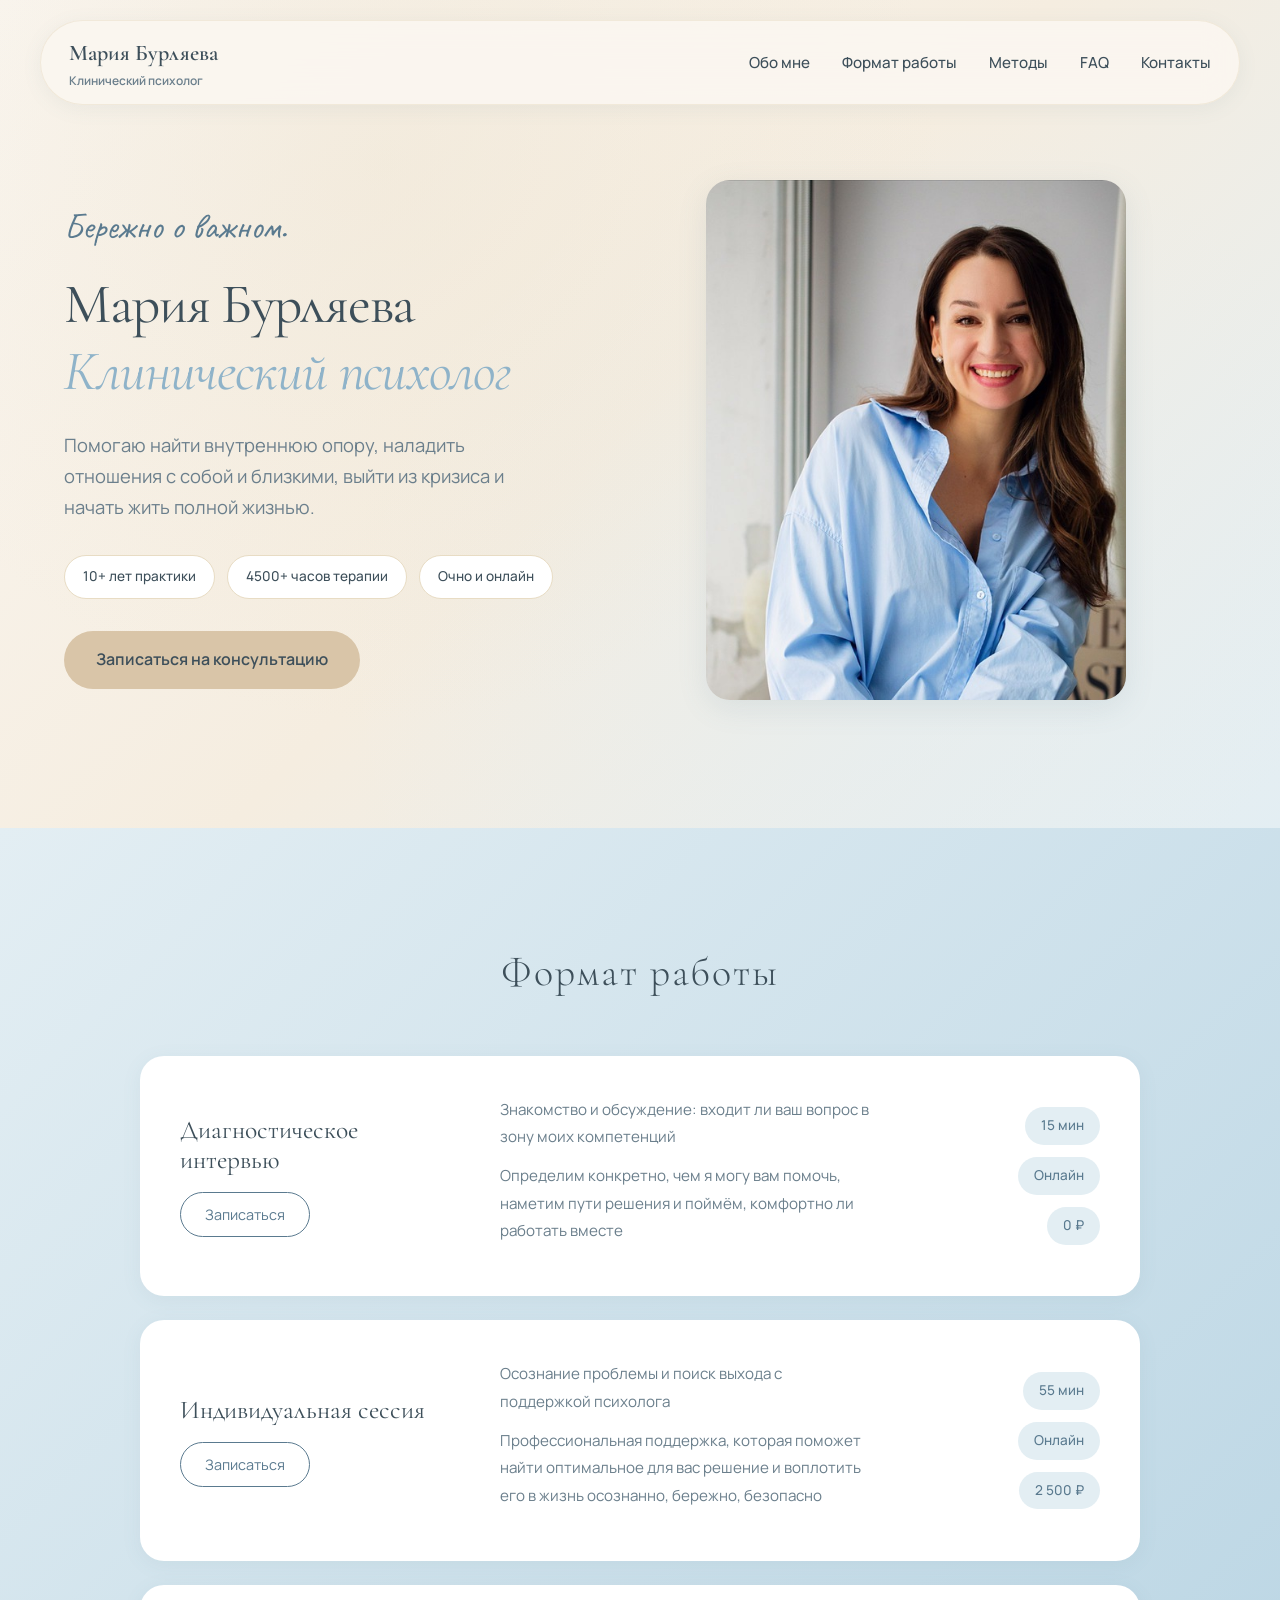
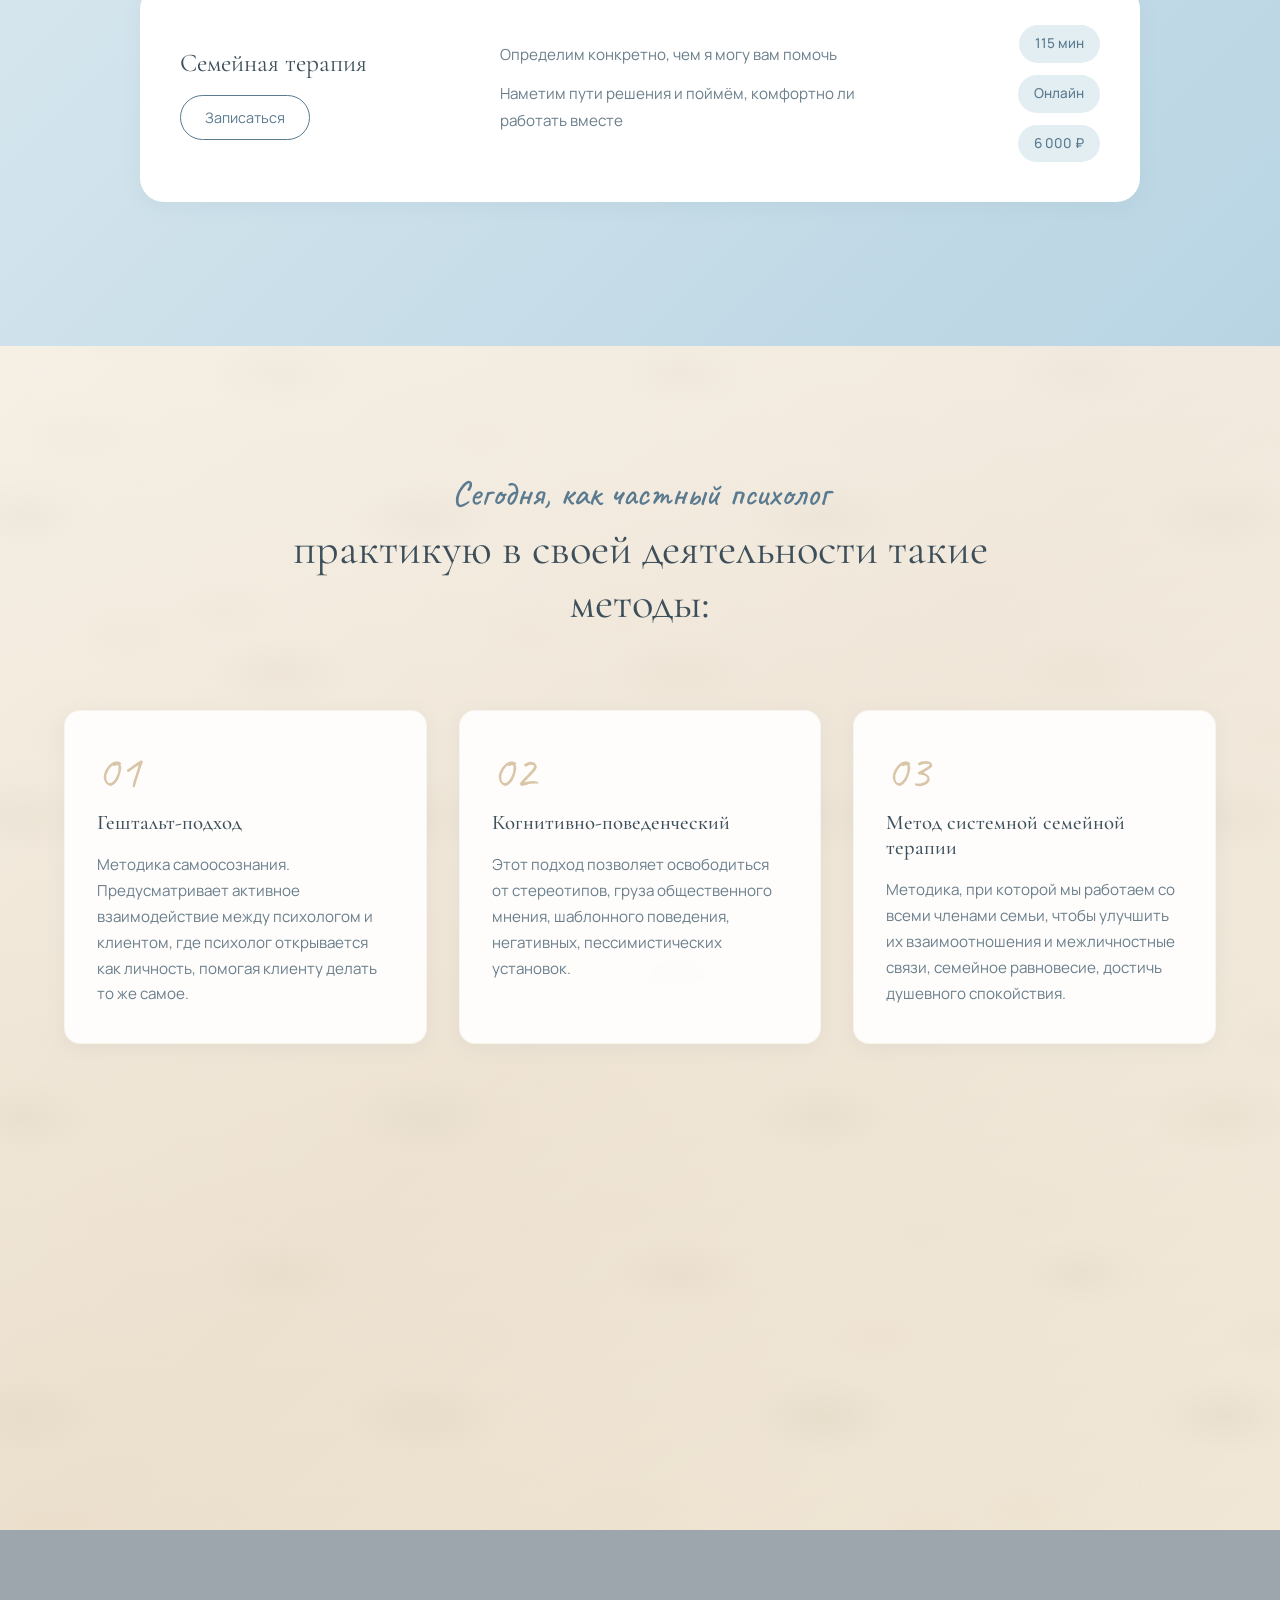
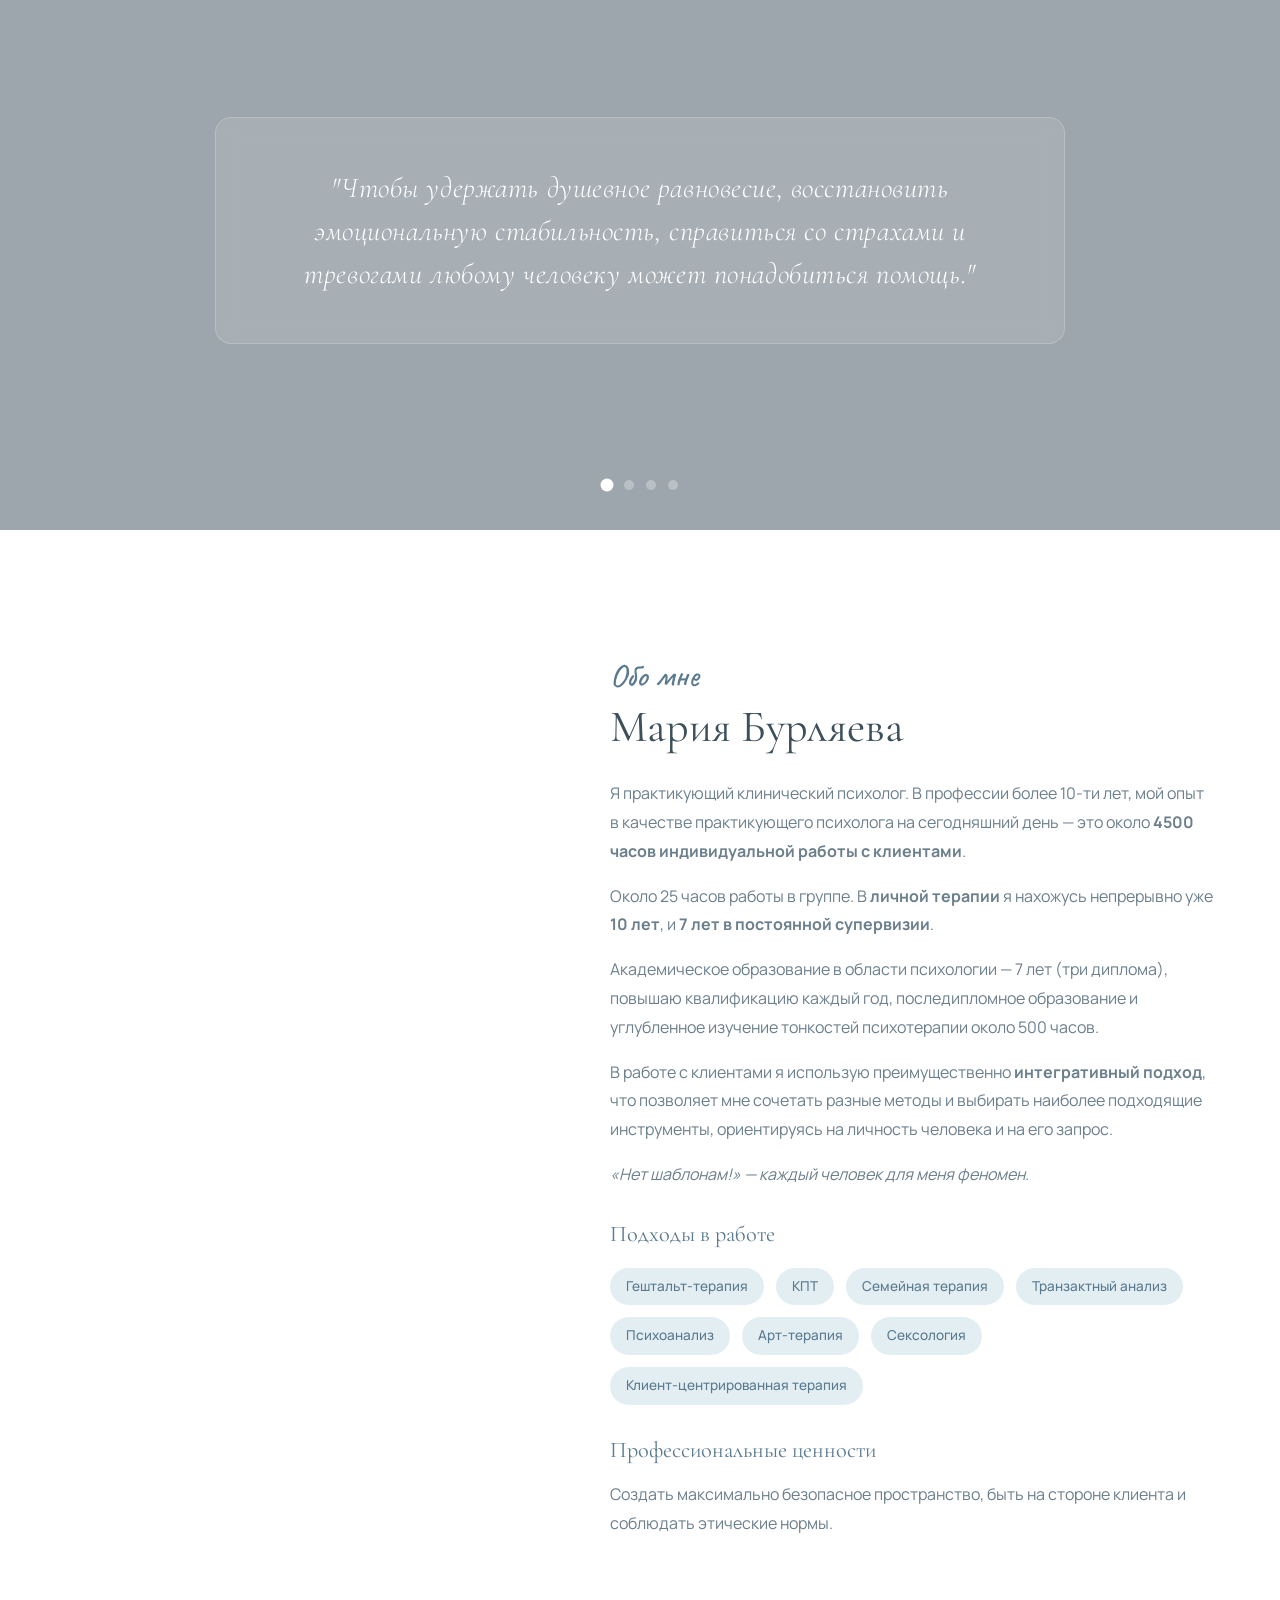
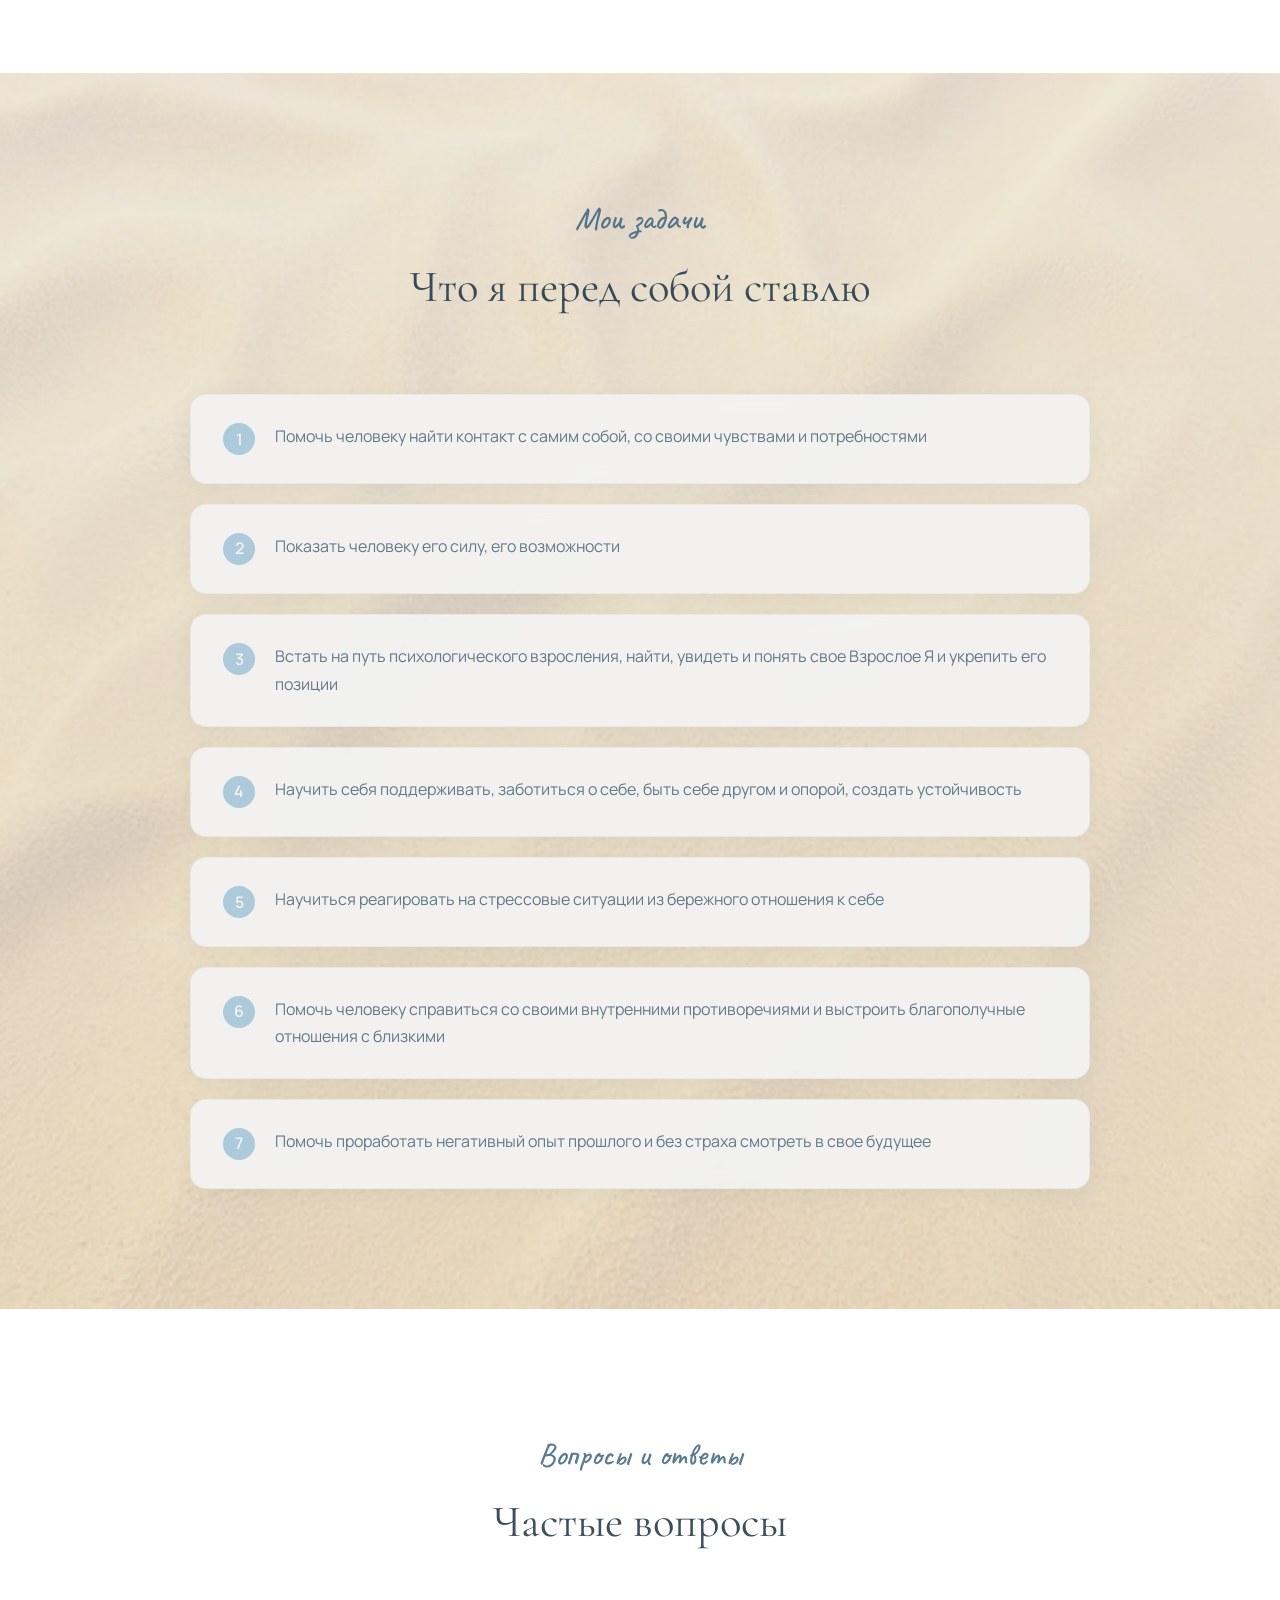
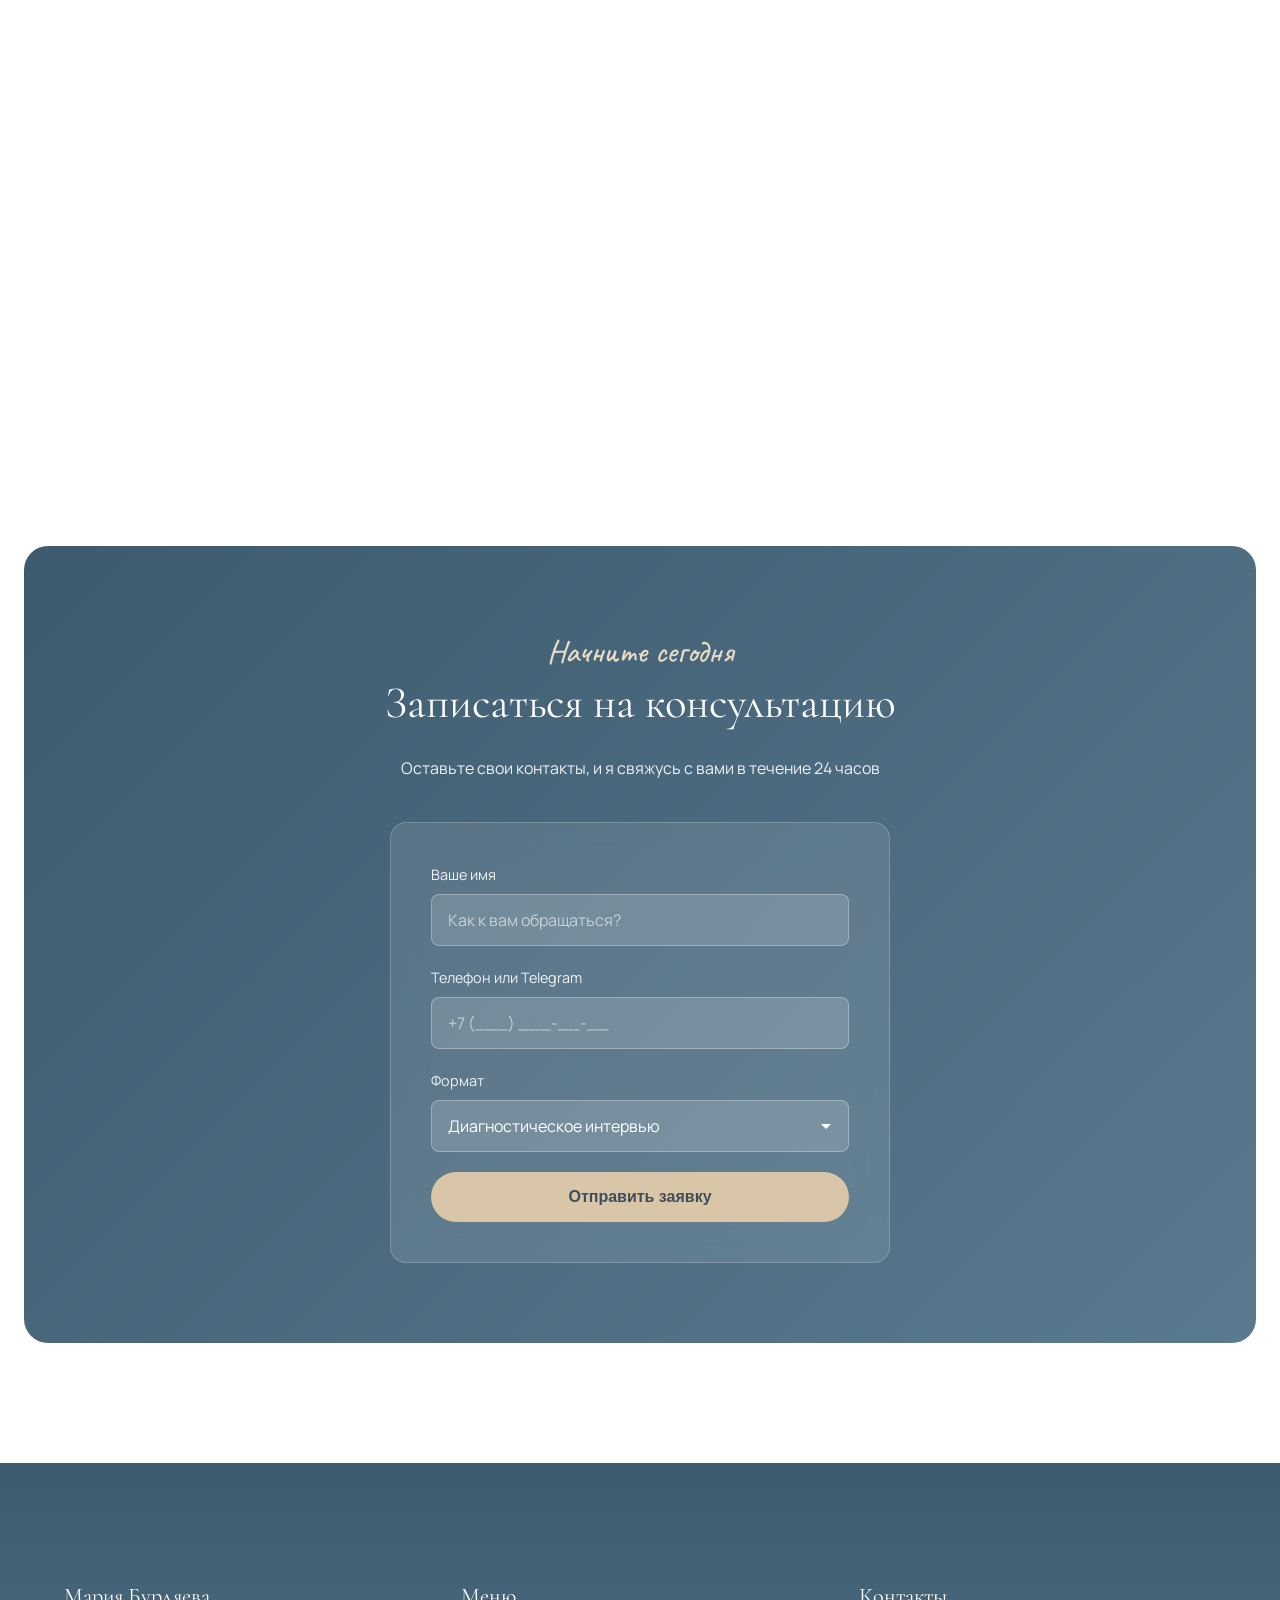
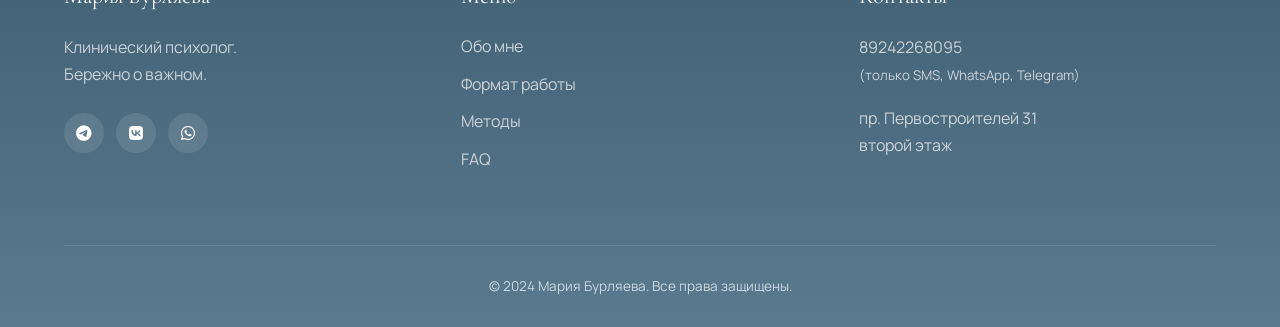
==== index.html @ bccc4c55 "Rename Qwen_html_20260917_0x35m0xlb.html to index.html" ====
<!DOCTYPE html>
<html lang="ru">
<head>
    <meta charset="UTF-8">
    <meta name="viewport" content="width=device-width, initial-scale=1.0">
    <title>Мария Бурляева — Клинический психолог | Бережно о важном</title>
    <meta name="description" content="Клинический психолог Мария Бурляева. 10+ лет опыта, 4500+ часов практики. Интегративный подход. Очно в Комсомольске-на-Амуре и онлайн.">
    
    <!-- Отключаем тёмную тему -->
    <meta name="color-scheme" content="light only">
    <meta name="supported-color-schemes" content="light">
    
    <link rel="preconnect" href="https://fonts.googleapis.com">
    <link rel="preconnect" href="https://fonts.gstatic.com" crossorigin>
    <link href="https://fonts.googleapis.com/css2?family=Caveat:wght@400;500;600&family=Cormorant+Garamond:ital,wght@0,300;0,400;0,500;0,600;1,300;1,400;1,500;1,600&family=Manrope:wght@300;400;500;600;700&display=swap" rel="stylesheet">
    <link rel="stylesheet" href="https://cdnjs.cloudflare.com/ajax/libs/font-awesome/6.4.0/css/all.min.css">

    <style>
        :root {
            --sand-lightest: #FAF6F0;
            --sand-light: #F5EDE0;
            --sand: #E8DCC4;
            --sand-medium: #D9C5A8;
            --sand-dark: #C4B08F;
            --sand-wet: #B8A88A;
            
            --blue-light: #E3EEF3;
            --blue: #B8D4E3;
            --blue-medium: #8FB3C9;
            --blue-dark: #5A7A8F;
            --blue-deep: #3D5A6E;
            
            --white: #FFFFFF;
            --text-dark: #3D4F5A;
            --text-light: #6B7F8C;
            
            --font-heading: 'Cormorant Garamond', serif;
            --font-body: 'Manrope', sans-serif;
            --font-hand: 'Caveat', cursive;
            
            --radius-sm: 8px;
            --radius-md: 16px;
            --radius-lg: 24px;
            
            --shadow-soft: 0 4px 20px rgba(90, 122, 143, 0.08);
            --shadow-medium: 0 8px 30px rgba(90, 122, 143, 0.12);
            
            --transition: 0.3s cubic-bezier(0.4, 0, 0.2, 1);
            --section-spacing: 120px;
        }

        /* Принудительная светлая тема */
        html, body {
            color-scheme: light;
        }

        @media (prefers-color-scheme: dark) {
            html, body {
                color-scheme: light;
            }
            * {
                color-adjust: exact;
                -webkit-print-color-adjust: exact;
            }
        }

        * { box-sizing: border-box; margin: 0; padding: 0; }
        html { scroll-behavior: smooth; }
        
        body {
            font-family: var(--font-body);
            background: linear-gradient(180deg, var(--sand-lightest) 0%, var(--sand-light) 50%, var(--sand) 100%);
            background-attachment: fixed;
            color: var(--text-dark);
            line-height: 1.6;
            overflow-x: hidden;
            -webkit-font-smoothing: antialiased;
        }

        /* РЕАЛИСТИЧНАЯ ТЕКСТУРА ПЕСКА */
        .sand-ripples {
            position: relative;
            background-color: #E8DCC4;
            background-image: 
                radial-gradient(ellipse 80px 40px at 20% 30%, rgba(217, 197, 168, 0.6) 0%, transparent 70%),
                radial-gradient(ellipse 100px 50px at 60% 50%, rgba(196, 176, 143, 0.5) 0%, transparent 70%),
                radial-gradient(ellipse 90px 45px at 80% 70%, rgba(217, 197, 168, 0.55) 0%, transparent 70%),
                radial-gradient(ellipse 110px 55px at 40% 80%, rgba(184, 168, 138, 0.45) 0%, transparent 70%),
                radial-gradient(ellipse 95px 48px at 10% 60%, rgba(217, 197, 168, 0.5) 0%, transparent 70%),
                radial-gradient(circle 2px at 15% 25%, rgba(196, 176, 143, 0.3) 0%, transparent 100%),
                radial-gradient(circle 2px at 35% 45%, rgba(184, 168, 138, 0.25) 0%, transparent 100%),
                radial-gradient(circle 2px at 55% 65%, rgba(196, 176, 143, 0.3) 0%, transparent 100%),
                radial-gradient(circle 2px at 75% 35%, rgba(184, 168, 138, 0.25) 0%, transparent 100%),
                radial-gradient(circle 2px at 85% 85%, rgba(196, 176, 143, 0.3) 0%, transparent 100%),
                linear-gradient(135deg, #E8DCC4 0%, #D9C5A8 50%, #E8DCC4 100%);
            background-size: 400px 300px, 400px 300px, 400px 300px, 400px 300px, 400px 300px, 200px 200px, 200px 200px, 200px 200px, 200px 200px, 200px 200px, 100% 100%;
            background-position: 0% 0%, 50% 20%, 80% 40%, 30% 60%, 10% 80%, 0% 0%, 25% 25%, 50% 50%, 75% 75%, 90% 90%, 0% 0%;
        }
        
        .sand-ripples-dense {
            position: relative;
            /*
            background-color: #D9C5A8;
            background-image: 
                radial-gradient(ellipse 60px 30px at 25% 25%, rgba(196, 176, 143, 0.7) 0%, transparent 70%),
                radial-gradient(ellipse 70px 35px at 55% 45%, rgba(184, 168, 138, 0.65) 0%, transparent 70%),
                radial-gradient(ellipse 65px 32px at 75% 65%, rgba(196, 176, 143, 0.6) 0%, transparent 70%),
                radial-gradient(ellipse 75px 38px at 35% 75%, rgba(184, 168, 138, 0.55) 0%, transparent 70%),
                radial-gradient(ellipse 68px 34px at 15% 55%, rgba(196, 176, 143, 0.65) 0%, transparent 70%),
                radial-gradient(circle 1.5px at 20% 30%, rgba(184, 168, 138, 0.35) 0%, transparent 100%),
                radial-gradient(circle 1.5px at 40% 50%, rgba(196, 176, 143, 0.3) 0%, transparent 100%),
                radial-gradient(circle 1.5px at 60% 70%, rgba(184, 168, 138, 0.35) 0%, transparent 100%),
                radial-gradient(circle 1.5px at 80% 40%, rgba(196, 176, 143, 0.3) 0%, transparent 100%),
                linear-gradient(135deg, #D9C5A8 0%, #C4B08F 50%, #D9C5A8 100%);
            background-size: 300px 250px, 300px 250px, 300px 250px, 300px 250px, 300px 250px, 150px 150px, 150px 150px, 150px 150px, 150px 150px, 100% 100%;
            background-position: 0% 0%, 40% 30%, 70% 50%, 20% 70%, 5% 90%, 0% 0%, 30% 30%, 60% 60%, 90% 90%, 0% 0%;
        */
        background: url('sand-texture.jpg') center/cover no-repeat;
        filter: brightness(0.95) saturate(1.1);
            }

        .sand-ripples::before,
        .sand-ripples-dense::before {
            content: '';
            position: absolute;
            top: 0;
            left: 0;
            right: 0;
            bottom: 0;
            background: linear-gradient(180deg, rgba(250, 246, 240, 0.75) 0%, rgba(245, 237, 224, 0.65) 100%);
            pointer-events: none;
            z-index: 0;
        }
        
        .sand-ripples > *,
        .sand-ripples-dense > * {
            position: relative;
            z-index: 1;
        }

        h1, h2, h3, h4 { 
            font-family: var(--font-heading); 
            font-weight: 400; 
            line-height: 1.2;
            color: var(--text-dark);
        }
        h1 { font-size: clamp(2.5rem, 5vw, 3.5rem); letter-spacing: -0.02em; }
        h2 { font-size: clamp(2rem, 4vw, 2.8rem); margin-bottom: 24px; }
        h3 { font-size: 1.4rem; margin-bottom: 12px; }
        
        .handwritten { 
            font-family: var(--font-hand); 
            color: var(--blue-dark); 
            font-size: 2rem; 
            font-weight: 500;
            margin-bottom: 16px;
        }
        .text-light { color: var(--text-light); }
        .accent-italic { font-style: italic; color: var(--blue-medium); }

        .container {
            max-width: 1200px;
            margin: 0 auto;
            padding: 0 24px;
        }

        section { padding: var(--section-spacing) 0; position: relative; }

        .section-header {
            text-align: center;
            max-width: 700px;
            margin: 0 auto 80px;
        }
        .section-header .handwritten { display: block; margin-bottom: 16px; }

        /* Навигация */
        .navbar {
            position: fixed;
            top: 20px;
            left: 50%;
            transform: translateX(-50%);
            width: calc(100% - 40px);
            max-width: 1200px;
            background: rgba(250, 246, 240, 0.95);
            backdrop-filter: blur(16px);
            border: 1px solid rgba(232, 220, 196, 0.5);
            border-radius: 50px;
            padding: 14px 28px;
            display: flex;
            justify-content: space-between;
            align-items: center;
            z-index: 1000;
            box-shadow: var(--shadow-soft);
        }
        .nav-logo { 
            font-family: var(--font-heading); 
            font-size: 1.4rem; 
            font-weight: 600; 
            color: var(--text-dark); 
            text-decoration: none;
        }
        .nav-logo span { display: block; font-family: var(--font-body); font-size: 0.75rem; color: var(--text-light); }
        .nav-links { display: flex; gap: 32px; list-style: none; }
        .nav-links a { 
            text-decoration: none; 
            color: var(--text-dark); 
            font-weight: 500; 
            font-size: 0.95rem;
            transition: color var(--transition);
        }
        .nav-links a:hover { color: var(--blue-dark); }
        .nav-burger { display: none; background: none; border: none; cursor: pointer; }
        .nav-burger span { display: block; width: 24px; height: 2px; background: var(--text-dark); margin: 5px 0; }

        /* HERO */
        .hero {
            padding-top: calc(var(--section-spacing) + 60px);
            padding-bottom: var(--section-spacing);
            background: linear-gradient(135deg, var(--sand-lightest) 0%, var(--sand-light) 50%, var(--blue-light) 100%);
            position: relative;
            overflow: hidden;
        }
        .hero::before {
            content: '';
            position: absolute;
            top: 0;
            left: 0;
            right: 0;
            bottom: 0;
            background-image: 
                radial-gradient(circle at 30% 20%, rgba(232, 220, 196, 0.3) 0%, transparent 50%),
                radial-gradient(circle at 70% 80%, rgba(227, 238, 243, 0.4) 0%, transparent 50%);
            pointer-events: none;
        }
        .hero-grid {
            display: grid;
            grid-template-columns: 1.1fr 1fr;
            gap: 80px;
            align-items: center;
            position: relative;
            z-index: 1;
        }
        .hero-tagline {
            font-family: var(--font-hand);
            font-size: 2.2rem;
            color: var(--blue-dark);
            margin-bottom: 16px;
        }
        .hero-subtitle {
            font-size: 1.15rem;
            color: var(--text-light);
            margin: 24px 0 32px;
            max-width: 480px;
            line-height: 1.7;
        }
        .hero-badges { display: flex; gap: 12px; margin: 32px 0; flex-wrap: wrap; }
        .badge {
            background: var(--white);
            padding: 10px 18px;
            border-radius: 50px;
            font-size: 0.85rem;
            color: var(--text-dark);
            border: 1px solid var(--sand);
            font-weight: 500;
        }
        .hero-image {
            width: 100%;
            max-width: 420px;
            height: 520px;
            object-fit: cover;
            border-radius: var(--radius-lg);
            box-shadow: var(--shadow-medium);
        }

        .btn-hero {
            display: inline-block;
            padding: 16px 32px;
            background: var(--sand-medium);
            color: var(--text-dark);
            text-decoration: none;
            border-radius: 50px;
            font-weight: 600;
            font-size: 1rem;
            width: auto;
            max-width: fit-content;
            transition: all var(--transition);
            border: none;
            cursor: pointer;
        }
        .btn-hero:hover {
            background: var(--sand-dark);
            transform: translateY(-2px);
            box-shadow: var(--shadow-medium);
        }

        /* ФОРМАТ РАБОТЫ */
        .formats-section {
            background: linear-gradient(135deg, var(--blue-light) 0%, var(--blue) 100%);
            padding: var(--section-spacing) 0;
        }
        .formats-container {
            max-width: 1000px;
            margin: 0 auto;
        }
        .formats-header {
            text-align: center;
            margin-bottom: 60px;
        }
        .formats-header h2 {
            font-size: 2.5rem;
            font-weight: 300;
            letter-spacing: 0.05em;
            color: var(--text-dark);
        }
        .format-card {
            background: var(--white);
            border-radius: var(--radius-lg);
            padding: 40px;
            margin-bottom: 24px;
            display: grid;
            grid-template-columns: 1.5fr 2fr 1fr;
            gap: 40px;
            align-items: center;
            transition: all var(--transition);
            box-shadow: var(--shadow-soft);
        }
        .format-card:hover {
            transform: translateY(-4px);
            box-shadow: var(--shadow-medium);
        }
        .format-title h3 {
            font-size: 1.6rem;
            font-weight: 400;
            margin-bottom: 16px;
            color: var(--text-dark);
        }
        .format-title .btn-outline {
            display: inline-block;
            padding: 10px 24px;
            border: 1px solid var(--blue-dark);
            border-radius: 50px;
            color: var(--blue-dark);
            text-decoration: none;
            font-size: 0.9rem;
            transition: all var(--transition);
        }
        .format-title .btn-outline:hover {
            background: var(--blue-dark);
            color: var(--white);
        }
        .format-description {
            color: var(--text-light);
            line-height: 1.8;
            font-size: 0.95rem;
        }
        .format-description p { margin-bottom: 12px; }
        .format-meta {
            display: flex;
            flex-direction: column;
            gap: 12px;
            align-items: flex-end;
        }
        .meta-tag {
            background: var(--blue-light);
            padding: 8px 16px;
            border-radius: 50px;
            font-size: 0.85rem;
            color: var(--blue-dark);
            font-weight: 500;
        }

        /* МЕТОДЫ РАБОТЫ */
        .methods-section {
            padding: var(--section-spacing) 0;
        }
        .methods-header {
            text-align: center;
            max-width: 700px;
            margin: 0 auto 80px;
        }
        .methods-header .handwritten {
            font-size: 2.2rem;
            margin-bottom: 20px;
        }
        .methods-grid {
            display: grid;
            grid-template-columns: repeat(auto-fit, minmax(320px, 1fr));
            gap: 32px;
            max-width: 1200px;
            margin: 0 auto;
        }
        .method-card {
            background: rgba(255, 255, 255, 0.9);
            backdrop-filter: blur(8px);
            border-radius: var(--radius-md);
            padding: 36px 32px;
            box-shadow: var(--shadow-soft);
            transition: all var(--transition);
            border: 1px solid rgba(232, 220, 196, 0.3);
            display: flex;
            flex-direction: column;
            align-items: flex-start;
        }
        .method-card:hover {
            transform: translateY(-6px);
            box-shadow: var(--shadow-medium);
            background: rgba(255, 255, 255, 0.98);
        }
        .method-number {
            font-family: var(--font-hand);
            font-size: 3rem;
            color: var(--sand-medium);
            line-height: 1;
            margin-bottom: 16px;
            display: block;
        }
        .method-title {
            font-size: 1.3rem;
            color: var(--text-dark);
            margin-bottom: 16px;
            font-weight: 500;
        }
        .method-description {
            color: var(--text-light);
            line-height: 1.7;
            font-size: 0.95rem;
            width: 100%;
        }

        /* ПРИНЦИПЫ С ВИДЕО — цитаты по центру */
        .principles-section {
            position: relative;
            padding: 140px 0;
            overflow: hidden;
            min-height: 560px;
            display: flex;
            align-items: center;
            justify-content: center;
        }
        .video-background {
            position: absolute;
            top: 0;
            left: 0;
            width: 100%;
            height: 100%;
            z-index: 0;
        }
        .video-background video {
            width: 100%;
            height: 100%;
            object-fit: cover;
        }
        .video-overlay {
            position: absolute;
            top: 0;
            left: 0;
            width: 100%;
            height: 100%;
            background: rgba(61, 79, 90, 0.5);
            z-index: 1;
        }
        .principles-container {
            position: relative;
            z-index: 2;
            width: 100%;
            max-width: 900px;
            margin: 0 auto;
            padding: 0 24px;
            display: grid;
            place-items: center;
            min-height: 320px;
        }
        .principle-quote {
            grid-area: 1 / 1;
            width: 100%;
            max-width: 850px;
            background: rgba(255, 255, 255, 0.1);
            backdrop-filter: blur(10px);
            -webkit-backdrop-filter: blur(10px);
            border: 1px solid rgba(255, 255, 255, 0.2);
            border-radius: var(--radius-md);
            padding: 48px 56px;
            color: var(--white);
            text-align: center;
            opacity: 0;
            visibility: hidden;
            transition: opacity 0.8s ease, visibility 0.8s;
        }
        .principle-quote.active {
            opacity: 1;
            visibility: visible;
        }
        .principle-quote p {
            font-family: var(--font-heading);
            font-size: 1.8rem;
            font-weight: 300;
            line-height: 1.5;
            font-style: italic;
            letter-spacing: 0.02em;
        }
        .quote-indicators {
            position: absolute;
            bottom: 40px;
            left: 50%;
            transform: translateX(-50%);
            display: flex;
            gap: 12px;
            z-index: 3;
        }
        .quote-dot {
            width: 10px;
            height: 10px;
            border-radius: 50%;
            background: rgba(255, 255, 255, 0.3);
            cursor: pointer;
            transition: all var(--transition);
            border: none;
        }
        .quote-dot.active {
            background: var(--white);
            transform: scale(1.3);
        }

        /* ОБО МНЕ */
        .about-section {
            background: var(--white);
        }
        .about-grid {
            display: grid;
            grid-template-columns: 1fr 1.3fr;
            gap: 80px;
            align-items: start;
        }
        .about-image {
            width: 100%;
            border-radius: var(--radius-md);
            box-shadow: var(--shadow-medium);
        }
        .about-text h3 {
            margin-top: 32px;
            margin-bottom: 16px;
            color: var(--blue-dark);
        }
        .about-text p {
            margin-bottom: 16px;
            color: var(--text-light);
            line-height: 1.8;
        }
        .approach-tags {
            display: flex;
            flex-wrap: wrap;
            gap: 12px;
            margin-top: 20px;
        }
        .approach-tag {
            background: var(--blue-light);
            padding: 8px 16px;
            border-radius: 50px;
            font-size: 0.85rem;
            color: var(--blue-dark);
            font-weight: 500;
        }

        /* ЗАДАЧИ */
        .tasks-section {
            padding: var(--section-spacing) 0;
        }
        .tasks-list {
            max-width: 900px;
            margin: 0 auto;
            display: flex;
            flex-direction: column;
            gap: 20px;
            position: relative;
            z-index: 1;
        }
        .task-item {
            background: rgba(255, 255, 255, 0.95);
            backdrop-filter: blur(8px);
            padding: 28px 32px;
            border-radius: var(--radius-md);
            box-shadow: var(--shadow-soft);
            display: flex;
            gap: 20px;
            align-items: flex-start;
            transition: all var(--transition);
            border: 1px solid rgba(232, 220, 196, 0.3);
        }
        .task-item:hover {
            transform: translateX(8px);
            box-shadow: var(--shadow-medium);
            background: rgba(255, 255, 255, 1);
        }
        .task-number {
            width: 32px;
            height: 32px;
            background: var(--blue);
            border-radius: 50%;
            display: flex;
            align-items: center;
            justify-content: center;
            color: var(--white);
            font-weight: 600;
            flex-shrink: 0;
        }
        .task-content { color: var(--text-light); line-height: 1.7; }

        /* FAQ */
        .faq-section {
            background: var(--white);
        }
        .faq-container { max-width: 800px; margin: 0 auto; }
        .faq-item {
            background: var(--sand-lightest);
            border-radius: var(--radius-sm);
            margin-bottom: 16px;
            overflow: hidden;
            box-shadow: var(--shadow-soft);
        }
        .faq-question {
            padding: 24px 28px;
            cursor: pointer;
            display: flex;
            justify-content: space-between;
            align-items: center;
            font-weight: 600;
            color: var(--text-dark);
            transition: background var(--transition);
        }
        .faq-question:hover { background: var(--sand-light); }
        .faq-icon {
            width: 28px;
            height: 28px;
            border-radius: 50%;
            background: var(--blue-light);
            display: flex;
            align-items: center;
            justify-content: center;
            font-size: 1.2rem;
            color: var(--blue-dark);
            transition: all var(--transition);
        }
        .faq-item.active .faq-icon { transform: rotate(45deg); background: var(--blue); color: var(--white); }
        .faq-answer {
            max-height: 0;
            overflow: hidden;
            transition: max-height 0.4s ease-out, padding 0.3s;
            padding: 0 28px;
            color: var(--text-light);
            line-height: 1.7;
        }
        .faq-item.active .faq-answer { max-height: 400px; padding: 0 28px 24px; }

        /* КОНТАКТЫ */
        .contact-section {
            background: linear-gradient(135deg, var(--blue-deep) 0%, var(--blue-dark) 100%);
            color: var(--white);
            border-radius: var(--radius-lg);
            margin: 0 24px;
            padding: 80px 40px;
            text-align: center;
        }
        .contact-section h2 { color: var(--white); }
        .contact-subtitle {
            color: rgba(255, 255, 255, 0.9);
            max-width: 500px;
            margin: 16px auto 40px;
            line-height: 1.7;
        }
        .contact-form {
            max-width: 500px;
            margin: 0 auto;
            background: rgba(255, 255, 255, 0.1);
            backdrop-filter: blur(16px);
            padding: 40px;
            border-radius: var(--radius-md);
            border: 1px solid rgba(255, 255, 255, 0.2);
            text-align: left;
        }
        .form-group { margin-bottom: 20px; }
        .form-group label { display: block; margin-bottom: 8px; font-size: 0.9rem; color: rgba(255,255,255,0.9); }
        .form-group input, .form-group textarea, .form-group select {
            width: 100%;
            padding: 14px 16px;
            border-radius: var(--radius-sm);
            border: 1px solid rgba(255, 255, 255, 0.3);
            background: rgba(255, 255, 255, 0.15);
            color: var(--white);
            font-family: var(--font-body);
            font-size: 1rem;
            appearance: none;
            -webkit-appearance: none;
            -moz-appearance: none;
        }
        .form-group select {
            background-image: url("data:image/svg+xml,%3Csvg xmlns='http://www.w3.org/2000/svg' width='12' height='12' viewBox='0 0 12 12'%3E%3Cpath fill='%23ffffff' d='M6 9L1 4h10z'/%3E%3C/svg%3E");
            background-repeat: no-repeat;
            background-position: right 16px center;
            padding-right: 40px;
            cursor: pointer;
        }
        .form-group select option {
            background: var(--white);
            color: var(--text-dark);
            padding: 12px;
        }
        .form-group input::placeholder, .form-group textarea::placeholder { color: rgba(255,255,255,0.6); }
        .form-group input:focus, .form-group textarea:focus, .form-group select:focus {
            outline: none;
            border-color: var(--sand);
            background: rgba(255, 255, 255, 0.2);
        }
        .form-group textarea { resize: vertical; min-height: 100px; }
        .btn-coral {
            width: 100%;
            padding: 16px;
            border: none;
            border-radius: 50px;
            background: var(--sand-medium);
            color: var(--text-dark);
            font-weight: 600;
            cursor: pointer;
            transition: all var(--transition);
            font-size: 1rem;
        }
        .btn-coral:hover {
            background: var(--sand-dark);
            transform: translateY(-2px);
        }

        /* ФУТЕР */
        footer {
            background: linear-gradient(180deg, var(--blue-deep) 0%, var(--blue-dark) 100%);
            color: rgba(255, 255, 255, 0.7);
            padding: var(--section-spacing) 0 30px;
        }
        .footer-grid {
            display: grid;
            grid-template-columns: repeat(3, 1fr);
            gap: 40px;
            margin-bottom: 60px;
        }
        .footer-col h4 { color: var(--white); font-family: var(--font-heading); font-size: 1.4rem; margin-bottom: 24px; }
        .footer-col p { line-height: 1.7; margin-bottom: 16px; }
        .footer-col ul { list-style: none; }
        .footer-col li { margin-bottom: 12px; }
        .footer-col a { color: rgba(255, 255, 255, 0.7); text-decoration: none; transition: color var(--transition); }
        .footer-col a:hover { color: var(--sand); }
        .footer-social { display: flex; gap: 12px; margin-top: 24px; }
        .footer-social a {
            width: 40px;
            height: 40px;
            border-radius: 50%;
            background: rgba(255, 255, 255, 0.1);
            display: flex;
            align-items: center;
            justify-content: center;
            color: var(--white);
            transition: all var(--transition);
        }
        .footer-social a:hover { background: var(--sand-medium); transform: translateY(-3px); }
        .footer-bottom {
            border-top: 1px solid rgba(255, 255, 255, 0.1);
            padding-top: 30px;
            text-align: center;
            font-size: 0.85rem;
        }

        @media (max-width: 1024px) {
            .hero-grid, .about-grid { grid-template-columns: 1fr; gap: 60px; }
            .format-card { grid-template-columns: 1fr; gap: 24px; }
            .footer-grid { grid-template-columns: repeat(2, 1fr); }
        }
        @media (max-width: 768px) {
            section { padding: 80px 0; }
            .nav-links { display: none; }
            .nav-burger { display: block; }
            .hero { padding-top: 120px; }
            .hero-image { height: 400px; }
            .format-card { padding: 28px; }
            .contact-section { margin: 0 16px; padding: 50px 24px; }
            .footer-grid { grid-template-columns: 1fr; }
            .principles-section { padding: 100px 0; min-height: 480px; }
            .principles-container { min-height: 380px; }
            .principle-quote { padding: 32px 24px; }
            .principle-quote p { font-size: 1.3rem; }
            .quote-indicators { bottom: 30px; }
        }

        .fade-in { opacity: 0; transform: translateY(30px); transition: opacity 0.8s ease-out, transform 0.8s ease-out; }
        .fade-in.visible { opacity: 1; transform: translateY(0); }
    </style>
</head>
<body>

    <nav class="navbar">
        <a href="#" class="nav-logo">Мария Бурляева<span>Клинический психолог</span></a>
        <ul class="nav-links" id="navLinks">
            <li><a href="#about">Обо мне</a></li>
            <li><a href="#formats">Формат работы</a></li>
            <li><a href="#methods">Методы</a></li>
            <li><a href="#faq">FAQ</a></li>
            <li><a href="#contact">Контакты</a></li>
        </ul>
        <button class="nav-burger" id="navBurger"><span></span><span></span><span></span></button>
    </nav>

    <section class="hero">
        <div class="container hero-grid">
            <div class="fade-in">
                <div class="hero-tagline">Бережно о важном.</div>
                <h1>Мария Бурляева<br><span class="accent-italic">Клинический психолог</span></h1>
                <p class="hero-subtitle">
                    Помогаю найти внутреннюю опору, наладить отношения с собой и близкими, 
                    выйти из кризиса и начать жить полной жизнью.
                </p>
                <div class="hero-badges">
                    <span class="badge">10+ лет практики</span>
                    <span class="badge">4500+ часов терапии</span>
                    <span class="badge">Очно и онлайн</span>
                </div>
                <a href="#contact" class="btn-hero">Записаться на консультацию</a>
            </div>
            <div class="fade-in">
                <img src="mariya.jpg" alt="Мария Бурляева" class="hero-image">
            </div>
        </div>
    </section>

    <section class="formats-section" id="formats">
        <div class="formats-container">
            <div class="formats-header fade-in">
                <h2>Формат работы</h2>
            </div>
            
            <div class="format-card fade-in">
                <div class="format-title">
                    <h3>Диагностическое интервью</h3>
                    <a href="#contact" class="btn-outline">Записаться</a>
                </div>
                <div class="format-description">
                    <p>Знакомство и обсуждение: входит ли ваш вопрос в зону моих компетенций</p>
                    <p>Определим конкретно, чем я могу вам помочь, наметим пути решения и поймём, комфортно ли работать вместе</p>
                </div>
                <div class="format-meta">
                    <span class="meta-tag">15 мин</span>
                    <span class="meta-tag">Онлайн</span>
                    <span class="meta-tag">0 ₽</span>
                </div>
            </div>

            <div class="format-card fade-in">
                <div class="format-title">
                    <h3>Индивидуальная сессия</h3>
                    <a href="#contact" class="btn-outline">Записаться</a>
                </div>
                <div class="format-description">
                    <p>Осознание проблемы и поиск выхода с поддержкой психолога</p>
                    <p>Профессиональная поддержка, которая поможет найти оптимальное для вас решение и воплотить его в жизнь осознанно, бережно, безопасно</p>
                </div>
                <div class="format-meta">
                    <span class="meta-tag">55 мин</span>
                    <span class="meta-tag">Онлайн</span>
                    <span class="meta-tag">2 500 ₽</span>
                </div>
            </div>

            <div class="format-card fade-in">
                <div class="format-title">
                    <h3>Семейная терапия</h3>
                    <a href="#contact" class="btn-outline">Записаться</a>
                </div>
                <div class="format-description">
                    <p>Определим конкретно, чем я могу вам помочь</p>
                    <p>Наметим пути решения и поймём, комфортно ли работать вместе</p>
                </div>
                <div class="format-meta">
                    <span class="meta-tag">115 мин</span>
                    <span class="meta-tag">Онлайн</span>
                    <span class="meta-tag">6 000 ₽</span>
                </div>
            </div>
        </div>
    </section>

    <section class="methods-section sand-ripples" id="methods">
        <div class="container">
            <div class="methods-header fade-in">
                <span class="handwritten">Сегодня, как частный психолог</span>
                <h2>практикую в своей деятельности такие методы:</h2>
            </div>
            
            <div class="methods-grid">
                <div class="method-card fade-in">
                    <span class="method-number">01</span>
                    <h3 class="method-title">Гештальт-подход</h3>
                    <p class="method-description">
                        Методика самоосознания. Предусматривает активное взаимодействие между психологом и клиентом, 
                        где психолог открывается как личность, помогая клиенту делать то же самое.
                    </p>
                </div>

                <div class="method-card fade-in">
                    <span class="method-number">02</span>
                    <h3 class="method-title">Когнитивно-поведенческий</h3>
                    <p class="method-description">
                        Этот подход позволяет освободиться от стереотипов, груза общественного мнения, 
                        шаблонного поведения, негативных, пессимистических установок.
                    </p>
                </div>

                <div class="method-card fade-in">
                    <span class="method-number">03</span>
                    <h3 class="method-title">Метод системной семейной терапии</h3>
                    <p class="method-description">
                        Методика, при которой мы работаем со всеми членами семьи, чтобы улучшить их взаимоотношения 
                        и межличностные связи, семейное равновесие, достичь душевного спокойствия.
                    </p>
                </div>

                <div class="method-card fade-in">
                    <span class="method-number">04</span>
                    <h3 class="method-title">Транзактный анализ</h3>
                    <p class="method-description">
                        Методика основана на положении о том, что каждый человек способен принимать самостоятельные решения, 
                        доверять себе и окружающим, размышлять, анализировать свое поведение.
                    </p>
                </div>

                <div class="method-card fade-in">
                    <span class="method-number">05</span>
                    <h3 class="method-title">Психоаналитический – классический метод</h3>
                    <p class="method-description">
                        Суть методики заключается в раскрытии бессознательных психологических процессов 
                        посредством разговора с клиентом.
                    </p>
                </div>
            </div>
        </div>
    </section>

    <section class="principles-section">
        <div class="video-background">
            <video autoplay muted loop playsinline preload="auto">
                <source src="Ocean_Sea.mp4" type="video/mp4">
            </video>
            <div class="video-overlay"></div>
        </div>
        
        <div class="principles-container">
            <div class="principle-quote active">
                <p>"Чтобы удержать душевное равновесие, восстановить эмоциональную стабильность, 
                справиться со страхами и тревогами любому человеку может понадобиться помощь."</p>
            </div>
            <div class="principle-quote">
                <p>"Существовать — значит изменяться"</p>
            </div>
            <div class="principle-quote">
                <p>"Изменяться — значит взрослеть"</p>
            </div>
            <div class="principle-quote">
                <p>"Взрослеть — значит бесконечно создавать себя."</p>
            </div>
        </div>
        
        <div class="quote-indicators">
            <button class="quote-dot active" data-index="0"></button>
            <button class="quote-dot" data-index="1"></button>
            <button class="quote-dot" data-index="2"></button>
            <button class="quote-dot" data-index="3"></button>
        </div>
    </section>

    <section class="about-section" id="about">
        <div class="container">
            <div class="about-grid">
                <div class="fade-in">
                    <img src="about.jpg" alt="Обо мне" class="about-image">
                </div>
                <div class="about-text fade-in">
                    <span class="handwritten">Обо мне</span>
                    <h2>Мария Бурляева</h2>
                    <p>
                        Я практикующий клинический психолог. В профессии более 10-ти лет, 
                        мой опыт в качестве практикующего психолога на сегодняшний день — 
                        это около <strong>4500 часов индивидуальной работы с клиентами</strong>.
                    </p>
                    <p>
                        Около 25 часов работы в группе. В <strong>личной терапии</strong> я нахожусь 
                        непрерывно уже <strong>10 лет</strong>, и <strong>7 лет в постоянной супервизии</strong>.
                    </p>
                    <p>
                        Академическое образование в области психологии — 7 лет (три диплома), 
                        повышаю квалификацию каждый год, последипломное образование и углубленное 
                        изучение тонкостей психотерапии около 500 часов.
                    </p>
                    <p>
                        В работе с клиентами я использую преимущественно <strong>интегративный подход</strong>, 
                        что позволяет мне сочетать разные методы и выбирать наиболее подходящие 
                        инструменты, ориентируясь на личность человека и на его запрос.
                    </p>
                    <p>
                        <em>«Нет шаблонам!» — каждый человек для меня феномен.</em>
                    </p>

                    <h3>Подходы в работе</h3>
                    <div class="approach-tags">
                        <span class="approach-tag">Гештальт-терапия</span>
                        <span class="approach-tag">КПТ</span>
                        <span class="approach-tag">Семейная терапия</span>
                        <span class="approach-tag">Транзактный анализ</span>
                        <span class="approach-tag">Психоанализ</span>
                        <span class="approach-tag">Арт-терапия</span>
                        <span class="approach-tag">Сексология</span>
                        <span class="approach-tag">Клиент-центрированная терапия</span>
                    </div>

                    <h3>Профессиональные ценности</h3>
                    <p>
                        Создать максимально безопасное пространство, быть на стороне клиента 
                        и соблюдать этические нормы.
                    </p>
                </div>
            </div>
        </div>
    </section>

    <section class="tasks-section sand-ripples-dense">
        <div class="container">
            <div class="section-header fade-in">
                <span class="handwritten">Мои задачи</span>
                <h2>Что я перед собой ставлю</h2>
            </div>
            <div class="tasks-list">
                <div class="task-item fade-in">
                    <span class="task-number">1</span>
                    <div class="task-content">Помочь человеку найти контакт с самим собой, со своими чувствами и потребностями</div>
                </div>
                <div class="task-item fade-in">
                    <span class="task-number">2</span>
                    <div class="task-content">Показать человеку его силу, его возможности</div>
                </div>
                <div class="task-item fade-in">
                    <span class="task-number">3</span>
                    <div class="task-content">Встать на путь психологического взросления, найти, увидеть и понять свое Взрослое Я и укрепить его позиции</div>
                </div>
                <div class="task-item fade-in">
                    <span class="task-number">4</span>
                    <div class="task-content">Научить себя поддерживать, заботиться о себе, быть себе другом и опорой, создать устойчивость</div>
                </div>
                <div class="task-item fade-in">
                    <span class="task-number">5</span>
                    <div class="task-content">Научиться реагировать на стрессовые ситуации из бережного отношения к себе</div>
                </div>
                <div class="task-item fade-in">
                    <span class="task-number">6</span>
                    <div class="task-content">Помочь человеку справиться со своими внутренними противоречиями и выстроить благополучные отношения с близкими</div>
                </div>
                <div class="task-item fade-in">
                    <span class="task-number">7</span>
                    <div class="task-content">Помочь проработать негативный опыт прошлого и без страха смотреть в свое будущее</div>
                </div>
            </div>
        </div>
    </section>

    <section class="faq-section" id="faq">
        <div class="container">
            <div class="section-header fade-in">
                <span class="handwritten">Вопросы и ответы</span>
                <h2>Частые вопросы</h2>
            </div>
            <div class="faq-container">
                <div class="faq-item fade-in">
                    <div class="faq-question">Сколько длится консультация?<span class="faq-icon">+</span></div>
                    <div class="faq-answer">Стандартная сессия длится 55-60 минут. Рекомендуемая частота — 1-2 раза в неделю.</div>
                </div>
                <div class="faq-item fade-in">
                    <div class="faq-question">Что происходит на первой встрече?<span class="faq-icon">+</span></div>
                    <div class="faq-answer">Мы знакомимся, обсуждаем ваш запрос и определяем, комфортно ли нам работать вместе.</div>
                </div>
                <div class="faq-item fade-in">
                    <div class="faq-question">Как проходит онлайн-консультация?<span class="faq-icon">+</span></div>
                    <div class="faq-answer">Встречаемся в Zoom, Skype или Telegram. Важно быть в тихом месте со стабильным интернетом.</div>
                </div>
            </div>
        </div>
    </section>

    <section id="contact">
        <div class="contact-section fade-in">
            <span class="handwritten" style="color: var(--sand);">Начните сегодня</span>
            <h2>Записаться на консультацию</h2>
            <p class="contact-subtitle">Оставьте свои контакты, и я свяжусь с вами в течение 24 часов</p>
            
            <form class="contact-form" id="contactForm">
                <div class="form-group">
                    <label for="name">Ваше имя</label>
                    <input type="text" id="name" name="name" placeholder="Как к вам обращаться?" required>
                </div>
                <div class="form-group">
                    <label for="phone">Телефон или Telegram</label>
                    <input type="text" id="phone" name="phone" placeholder="+7 (___) ___-__-__" required>
                </div>
                <div class="form-group">
                    <label for="service">Формат</label>
                    <select id="service" name="service">
                        <option value="diagnostic">Диагностическое интервью</option>
                        <option value="individual">Индивидуальная сессия</option>
                        <option value="family">Семейная терапия</option>
                    </select>
                </div>
                <button type="submit" class="btn-coral">Отправить заявку</button>
            </form>
        </div>
    </section>

    <footer>
        <div class="container">
            <div class="footer-grid">
                <div class="footer-col">
                    <h4>Мария Бурляева</h4>
                    <p>Клинический психолог.<br>Бережно о важном.</p>
                    <div class="footer-social">
                        <a href="#"><i class="fab fa-telegram-plane"></i></a>
                        <a href="#"><i class="fab fa-vk"></i></a>
                        <a href="#"><i class="fab fa-whatsapp"></i></a>
                    </div>
                </div>
                <div class="footer-col">
                    <h4>Меню</h4>
                    <ul>
                        <li><a href="#about">Обо мне</a></li>
                        <li><a href="#formats">Формат работы</a></li>
                        <li><a href="#methods">Методы</a></li>
                        <li><a href="#faq">FAQ</a></li>
                    </ul>
                </div>
                <div class="footer-col">
                    <h4>Контакты</h4>
                    <p>89242268095<br><small>(только SMS, WhatsApp, Telegram)</small></p>
                    <p>пр. Первостроителей 31<br>второй этаж</p>
                </div>
            </div>
            <div class="footer-bottom">
                <p>&copy; 2024 Мария Бурляева. Все права защищены.</p>
            </div>
        </div>
    </footer>

    <script>
        document.getElementById('navBurger').addEventListener('click', () => {
            document.getElementById('navLinks').classList.toggle('active');
        });

        document.querySelectorAll('.faq-question').forEach(item => {
            item.addEventListener('click', () => {
                const parent = item.parentElement;
                parent.classList.toggle('active');
            });
        });

        const observer = new IntersectionObserver((entries) => {
            entries.forEach(entry => {
                if (entry.isIntersecting) {
                    entry.target.classList.add('visible');
                }
            });
        }, { threshold: 0.1 });
        document.querySelectorAll('.fade-in').forEach(el => observer.observe(el));

        const quotes = document.querySelectorAll('.principle-quote');
        const dots = document.querySelectorAll('.quote-dot');
        let currentQuote = 0;

        function showQuote(index) {
            quotes.forEach(q => q.classList.remove('active'));
            dots.forEach(d => d.classList.remove('active'));
            
            quotes[index].classList.add('active');
            dots[index].classList.add('active');
            currentQuote = index;
        }

        function nextQuote() {
            const next = (currentQuote + 1) % quotes.length;
            showQuote(next);
        }

        setInterval(nextQuote, 5000);

        dots.forEach((dot, index) => {
            dot.addEventListener('click', () => {
                showQuote(index);
            });
        });

        document.getElementById('contactForm').addEventListener('submit', (e) => {
            e.preventDefault();
            alert('Спасибо! Я свяжусь с вами в ближайшее время.');
            e.target.reset();
        });
    </script>
</body>
</html>
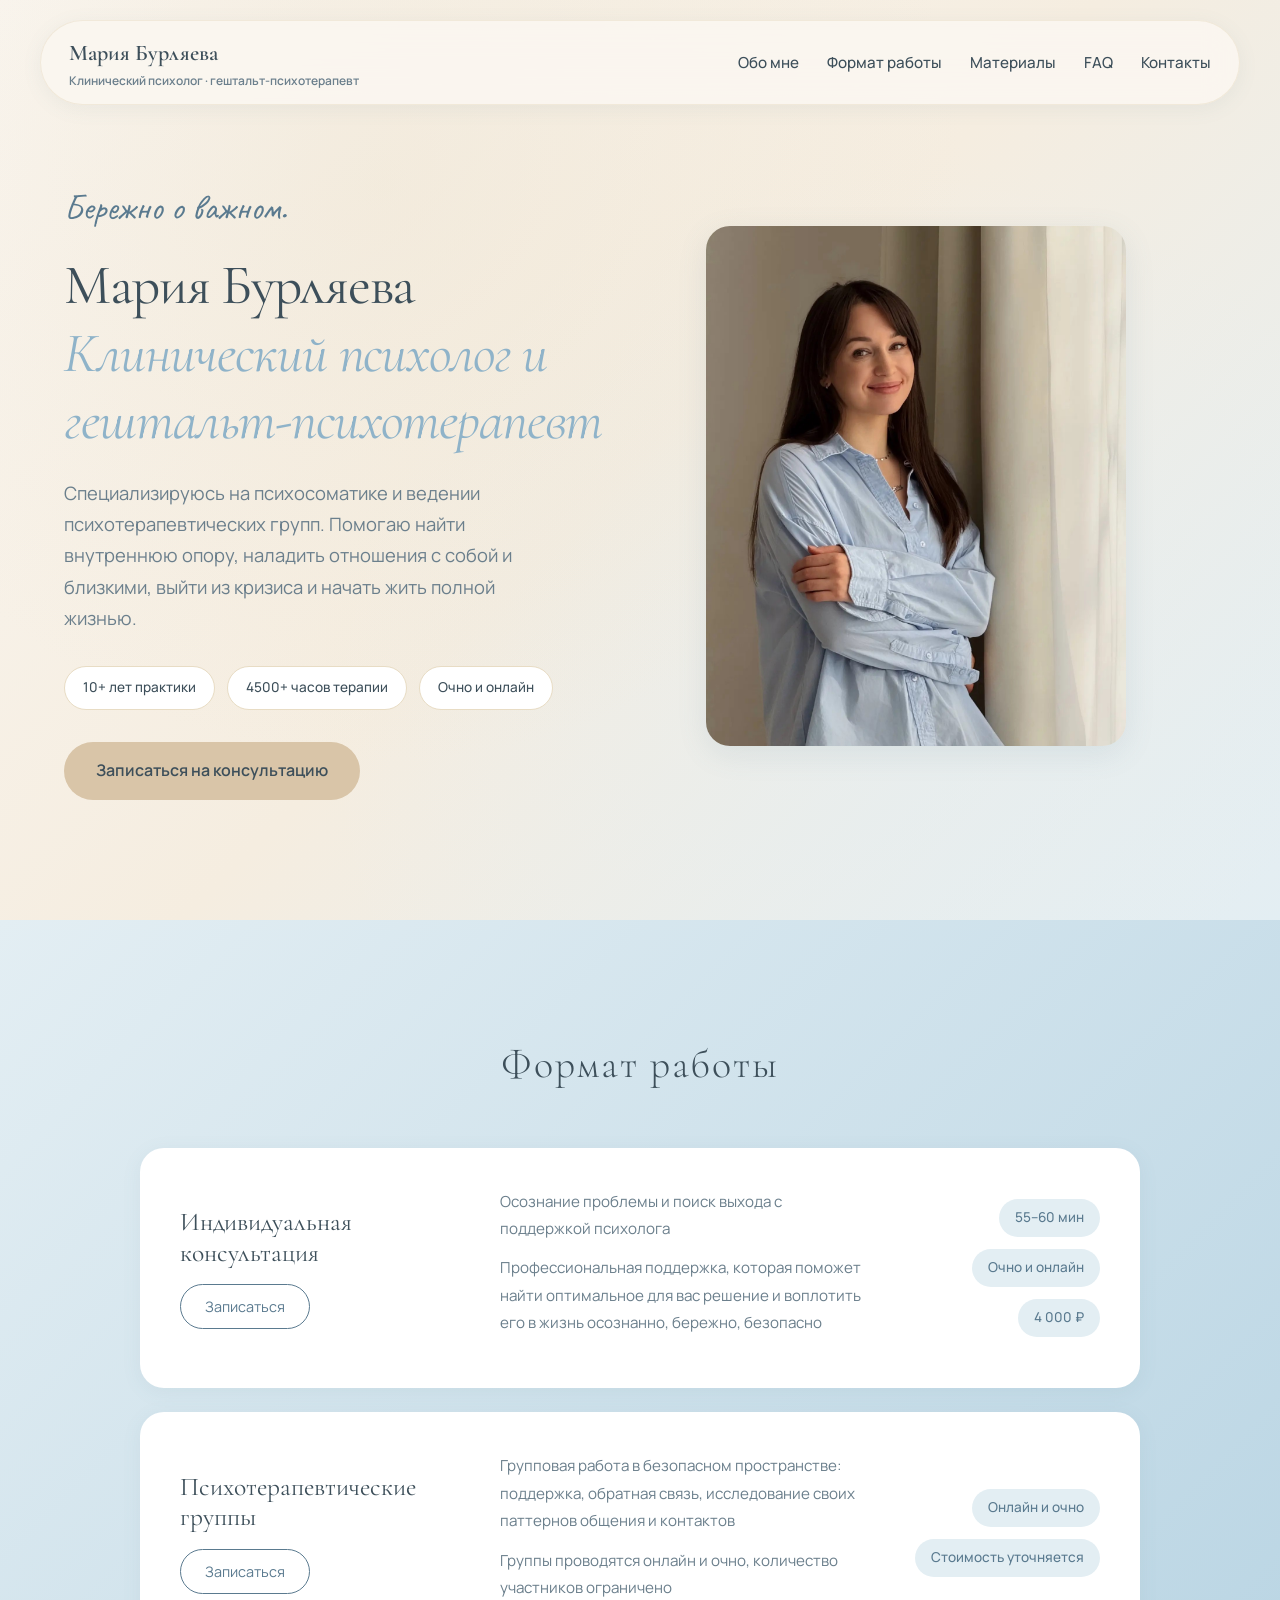
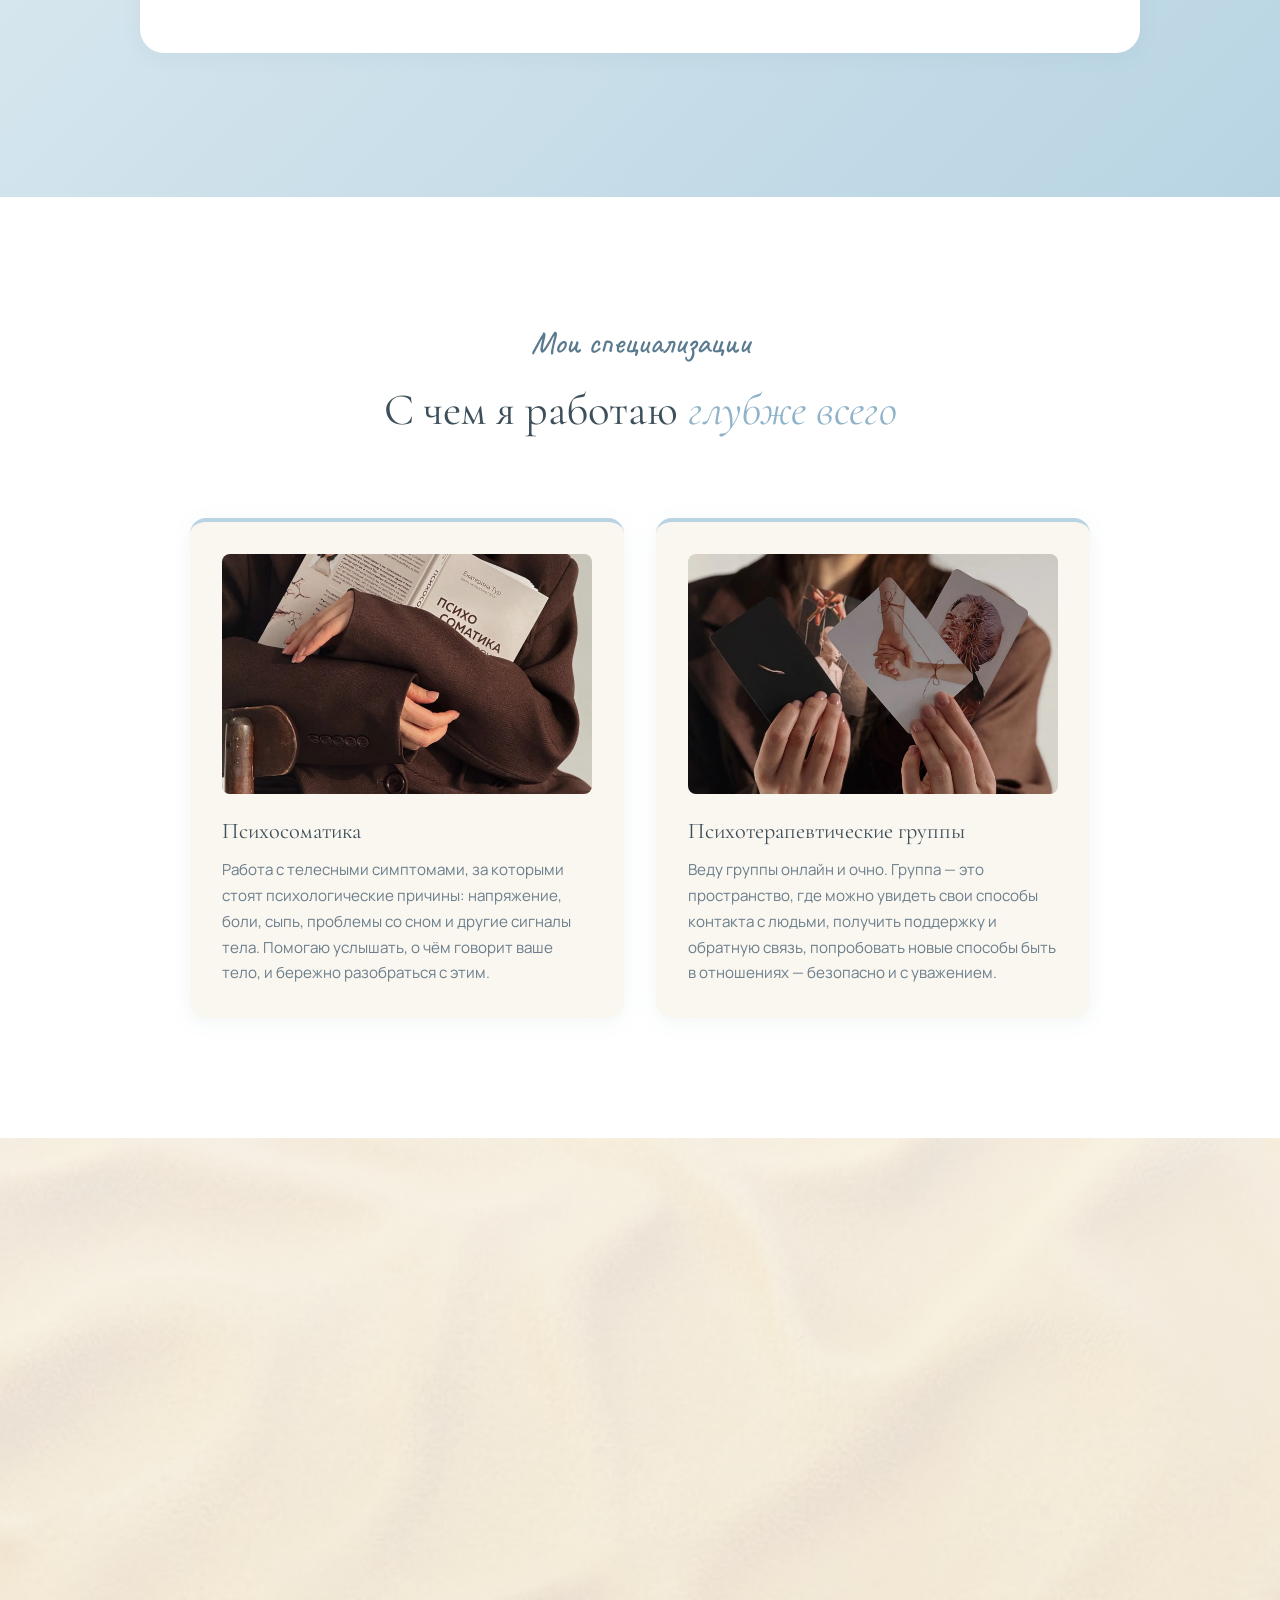
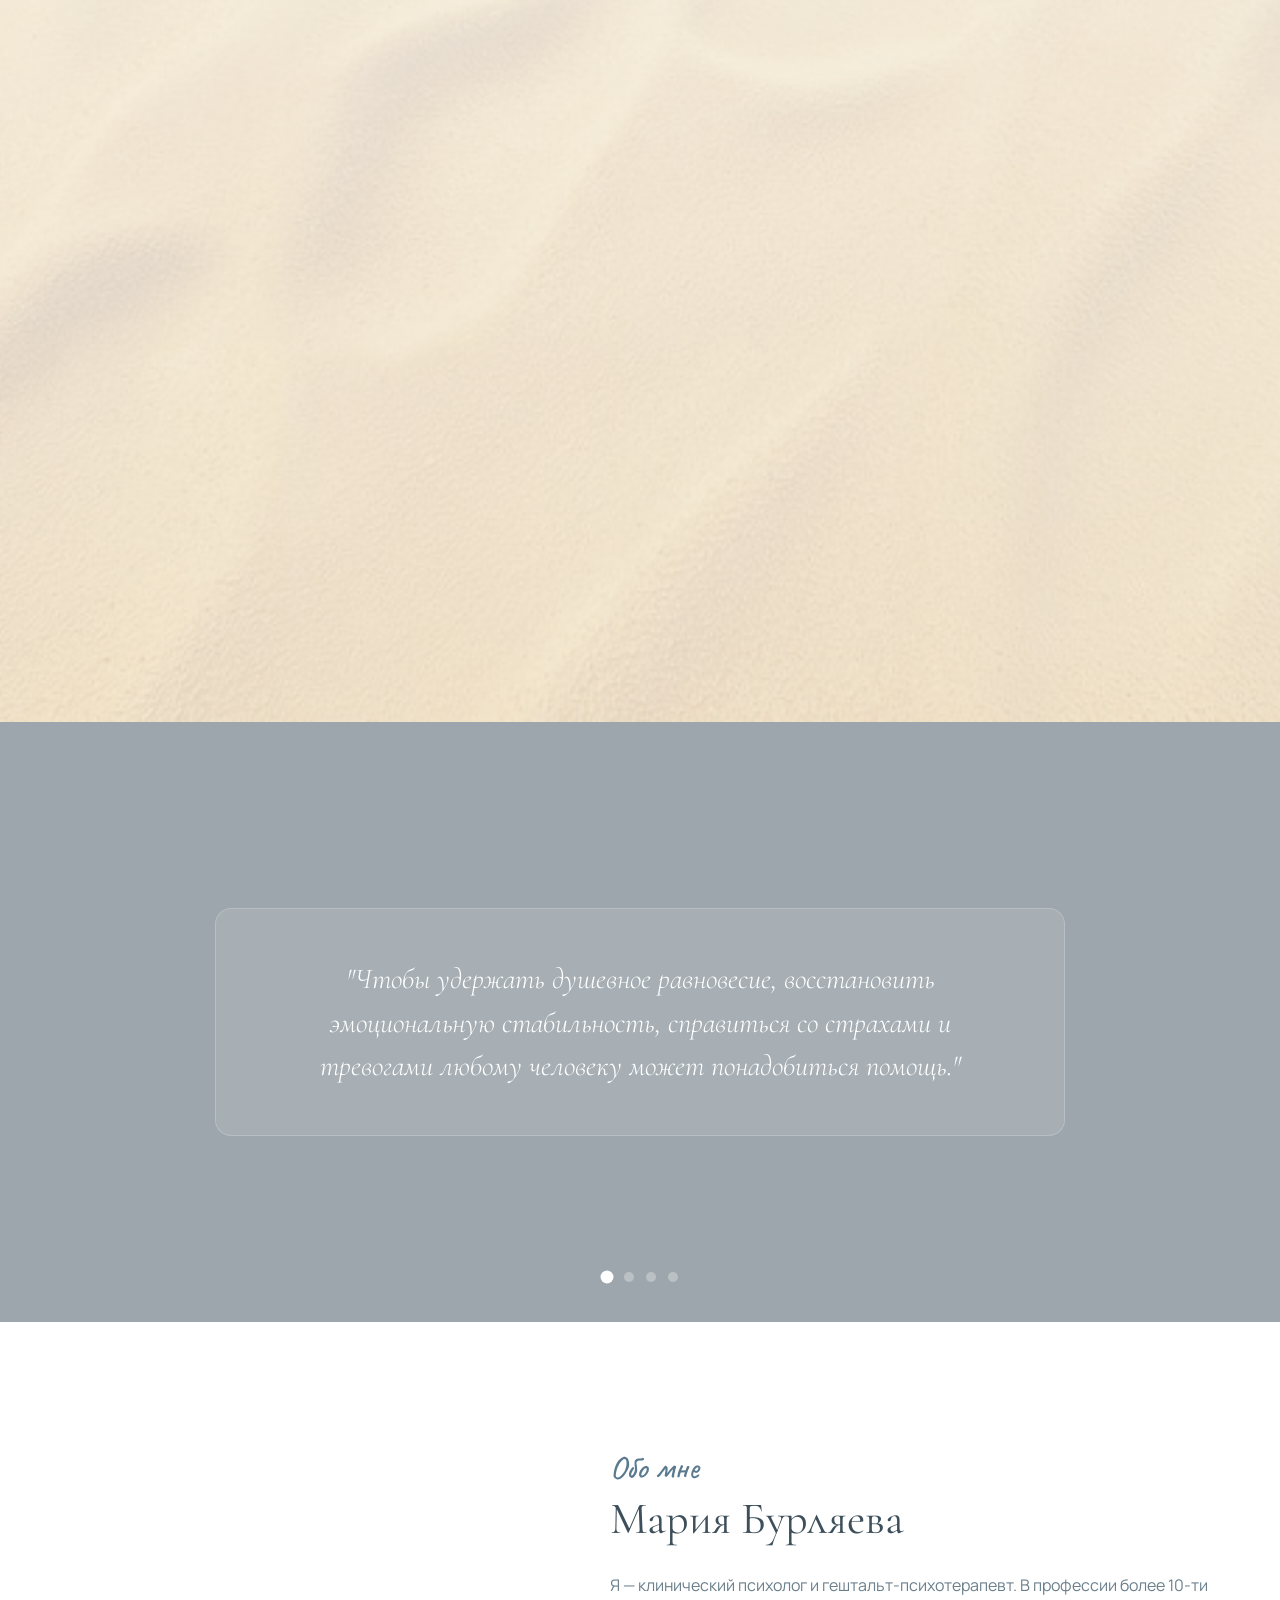
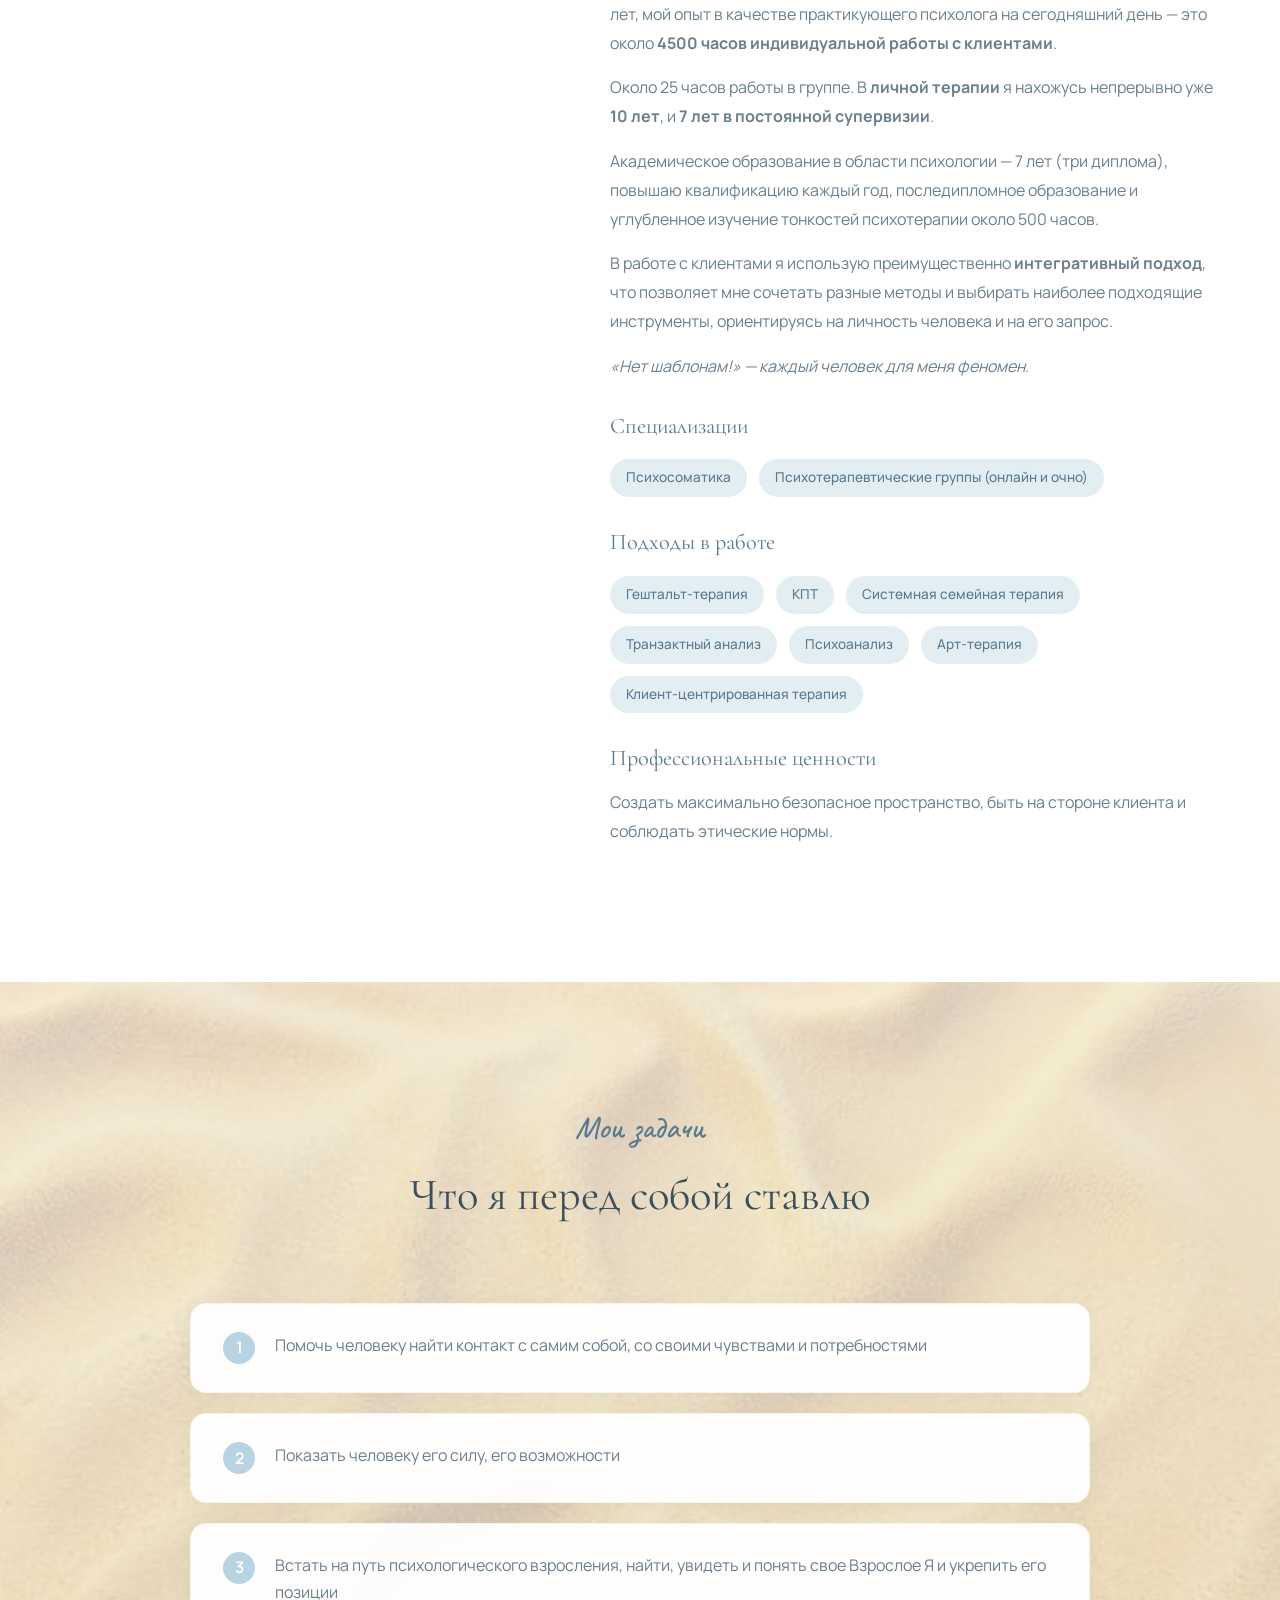
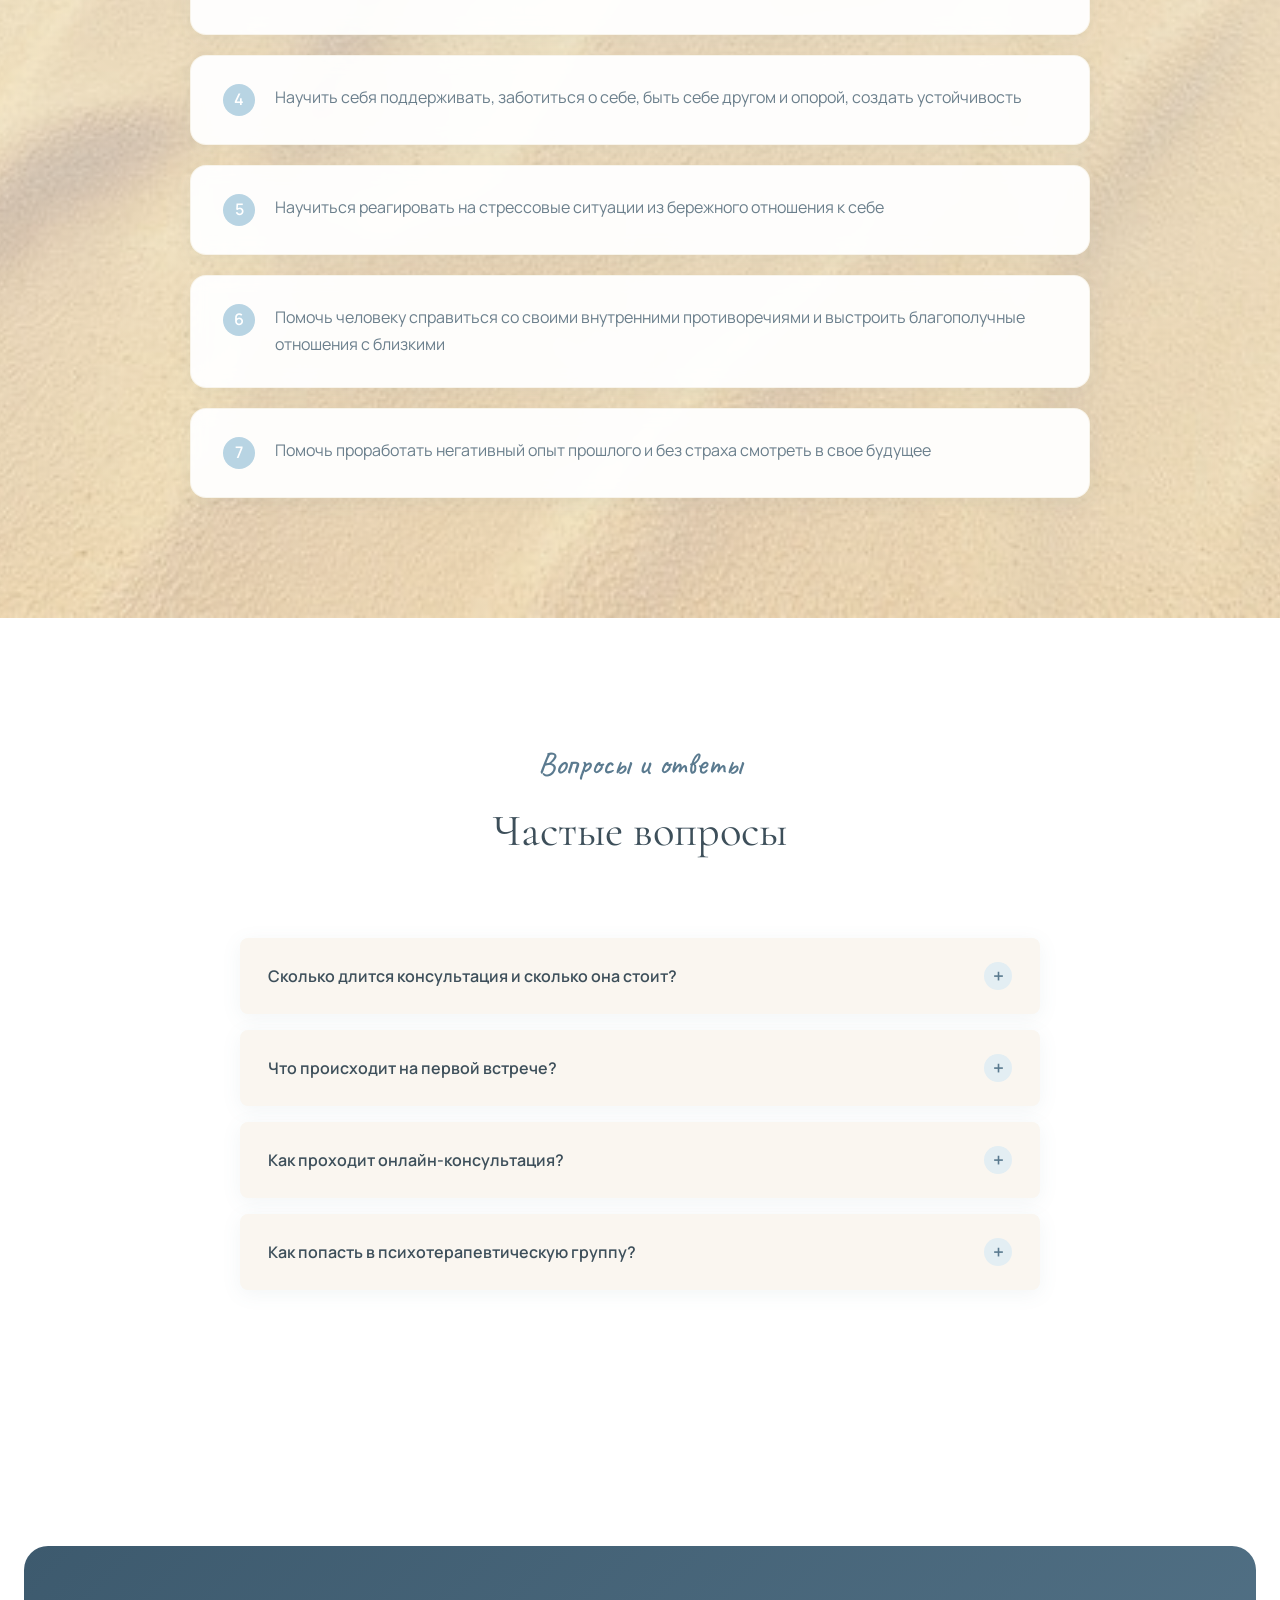
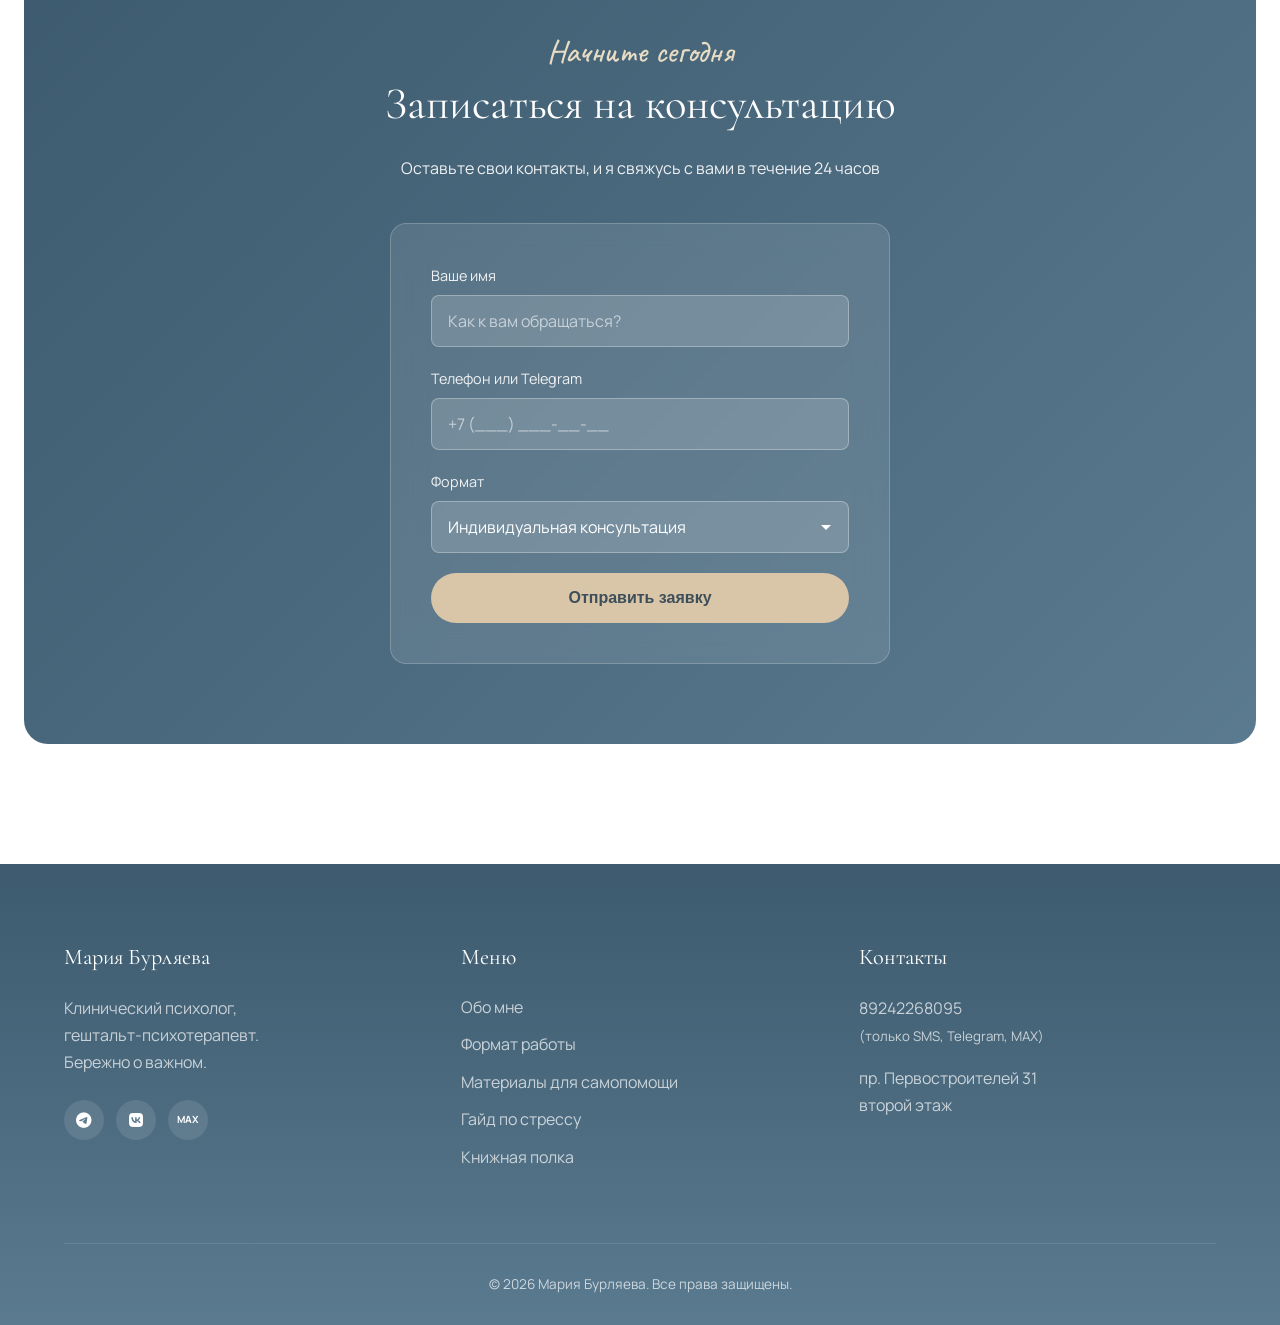
==== commit 1c3894ef: "Add files via upload" ====
--- a/index.html
+++ b/index.html
@@ -3,10 +3,9 @@
 <head>
     <meta charset="UTF-8">
     <meta name="viewport" content="width=device-width, initial-scale=1.0">
-    <title>Мария Бурляева — Клинический психолог | Бережно о важном</title>
-    <meta name="description" content="Клинический психолог Мария Бурляева. 10+ лет опыта, 4500+ часов практики. Интегративный подход. Очно в Комсомольске-на-Амуре и онлайн.">
+    <title>Мария Бурляева — Клинический психолог, гештальт-психотерапевт | Бережно о важном</title>
+    <meta name="description" content="Клинический психолог и гештальт-психотерапевт Мария Бурляева. 10+ лет опыта, 4500+ часов практики. Психосоматика, психотерапевтические группы. Очно и онлайн.">
     
-    <!-- Отключаем тёмную тему -->
     <meta name="color-scheme" content="light only">
     <meta name="supported-color-schemes" content="light">
     
@@ -22,51 +21,34 @@
             --sand: #E8DCC4;
             --sand-medium: #D9C5A8;
             --sand-dark: #C4B08F;
-            --sand-wet: #B8A88A;
-            
             --blue-light: #E3EEF3;
             --blue: #B8D4E3;
             --blue-medium: #8FB3C9;
             --blue-dark: #5A7A8F;
             --blue-deep: #3D5A6E;
-            
             --white: #FFFFFF;
             --text-dark: #3D4F5A;
             --text-light: #6B7F8C;
-            
             --font-heading: 'Cormorant Garamond', serif;
             --font-body: 'Manrope', sans-serif;
             --font-hand: 'Caveat', cursive;
-            
             --radius-sm: 8px;
             --radius-md: 16px;
             --radius-lg: 24px;
-            
             --shadow-soft: 0 4px 20px rgba(90, 122, 143, 0.08);
             --shadow-medium: 0 8px 30px rgba(90, 122, 143, 0.12);
-            
             --transition: 0.3s cubic-bezier(0.4, 0, 0.2, 1);
             --section-spacing: 120px;
         }
 
-        /* Принудительная светлая тема */
-        html, body {
-            color-scheme: light;
-        }
-
+        html, body { color-scheme: light; }
         @media (prefers-color-scheme: dark) {
-            html, body {
-                color-scheme: light;
-            }
-            * {
-                color-adjust: exact;
-                -webkit-print-color-adjust: exact;
-            }
+            html, body { color-scheme: light; }
+            * { color-adjust: exact; -webkit-print-color-adjust: exact; }
         }
 
         * { box-sizing: border-box; margin: 0; padding: 0; }
         html { scroll-behavior: smooth; }
-        
         body {
             font-family: var(--font-body);
             background: linear-gradient(180deg, var(--sand-lightest) 0%, var(--sand-light) 50%, var(--sand) 100%);
@@ -77,669 +59,234 @@
             -webkit-font-smoothing: antialiased;
         }
 
-        /* РЕАЛИСТИЧНАЯ ТЕКСТУРА ПЕСКА */
-        .sand-ripples {
+        /* ========== ПЕСОЧНАЯ ТЕКСТУРА ========== */
+        .sand-ripples,
+        .sand-ripples-dense {
             position: relative;
             background-color: #E8DCC4;
-            background-image: 
-                radial-gradient(ellipse 80px 40px at 20% 30%, rgba(217, 197, 168, 0.6) 0%, transparent 70%),
-                radial-gradient(ellipse 100px 50px at 60% 50%, rgba(196, 176, 143, 0.5) 0%, transparent 70%),
-                radial-gradient(ellipse 90px 45px at 80% 70%, rgba(217, 197, 168, 0.55) 0%, transparent 70%),
-                radial-gradient(ellipse 110px 55px at 40% 80%, rgba(184, 168, 138, 0.45) 0%, transparent 70%),
-                radial-gradient(ellipse 95px 48px at 10% 60%, rgba(217, 197, 168, 0.5) 0%, transparent 70%),
-                radial-gradient(circle 2px at 15% 25%, rgba(196, 176, 143, 0.3) 0%, transparent 100%),
-                radial-gradient(circle 2px at 35% 45%, rgba(184, 168, 138, 0.25) 0%, transparent 100%),
-                radial-gradient(circle 2px at 55% 65%, rgba(196, 176, 143, 0.3) 0%, transparent 100%),
-                radial-gradient(circle 2px at 75% 35%, rgba(184, 168, 138, 0.25) 0%, transparent 100%),
-                radial-gradient(circle 2px at 85% 85%, rgba(196, 176, 143, 0.3) 0%, transparent 100%),
-                linear-gradient(135deg, #E8DCC4 0%, #D9C5A8 50%, #E8DCC4 100%);
-            background-size: 400px 300px, 400px 300px, 400px 300px, 400px 300px, 400px 300px, 200px 200px, 200px 200px, 200px 200px, 200px 200px, 200px 200px, 100% 100%;
-            background-position: 0% 0%, 50% 20%, 80% 40%, 30% 60%, 10% 80%, 0% 0%, 25% 25%, 50% 50%, 75% 75%, 90% 90%, 0% 0%;
-        }
-        
-        .sand-ripples-dense {
-            position: relative;
-            /*
-            background-color: #D9C5A8;
-            background-image: 
-                radial-gradient(ellipse 60px 30px at 25% 25%, rgba(196, 176, 143, 0.7) 0%, transparent 70%),
-                radial-gradient(ellipse 70px 35px at 55% 45%, rgba(184, 168, 138, 0.65) 0%, transparent 70%),
-                radial-gradient(ellipse 65px 32px at 75% 65%, rgba(196, 176, 143, 0.6) 0%, transparent 70%),
-                radial-gradient(ellipse 75px 38px at 35% 75%, rgba(184, 168, 138, 0.55) 0%, transparent 70%),
-                radial-gradient(ellipse 68px 34px at 15% 55%, rgba(196, 176, 143, 0.65) 0%, transparent 70%),
-                radial-gradient(circle 1.5px at 20% 30%, rgba(184, 168, 138, 0.35) 0%, transparent 100%),
-                radial-gradient(circle 1.5px at 40% 50%, rgba(196, 176, 143, 0.3) 0%, transparent 100%),
-                radial-gradient(circle 1.5px at 60% 70%, rgba(184, 168, 138, 0.35) 0%, transparent 100%),
-                radial-gradient(circle 1.5px at 80% 40%, rgba(196, 176, 143, 0.3) 0%, transparent 100%),
-                linear-gradient(135deg, #D9C5A8 0%, #C4B08F 50%, #D9C5A8 100%);
-            background-size: 300px 250px, 300px 250px, 300px 250px, 300px 250px, 300px 250px, 150px 150px, 150px 150px, 150px 150px, 150px 150px, 100% 100%;
-            background-position: 0% 0%, 40% 30%, 70% 50%, 20% 70%, 5% 90%, 0% 0%, 30% 30%, 60% 60%, 90% 90%, 0% 0%;
-        */
-        background: url('sand-texture.jpg') center/cover no-repeat;
-        filter: brightness(0.95) saturate(1.1);
-            }
-
+        }
         .sand-ripples::before,
         .sand-ripples-dense::before {
             content: '';
             position: absolute;
-            top: 0;
-            left: 0;
-            right: 0;
-            bottom: 0;
-            background: linear-gradient(180deg, rgba(250, 246, 240, 0.75) 0%, rgba(245, 237, 224, 0.65) 100%);
+            inset: 0;
+            background: url('assets/img/sand-texture.jpg') center / cover no-repeat;
+            filter: brightness(0.95) saturate(1.1);
             pointer-events: none;
             z-index: 0;
         }
-        
+        .sand-ripples::after {
+            content: '';
+            position: absolute;
+            inset: 0;
+            background: linear-gradient(180deg, rgba(250, 246, 240, 0.8) 0%, rgba(245, 237, 224, 0.7) 100%);
+            pointer-events: none;
+            z-index: 1;
+        }
+        .sand-ripples-dense::after {
+            content: '';
+            position: absolute;
+            inset: 0;
+            background: linear-gradient(180deg, rgba(250, 246, 240, 0.55) 0%, rgba(245, 237, 224, 0.45) 100%);
+            pointer-events: none;
+            z-index: 1;
+        }
         .sand-ripples > *,
-        .sand-ripples-dense > * {
-            position: relative;
-            z-index: 1;
-        }
-
-        h1, h2, h3, h4 { 
-            font-family: var(--font-heading); 
-            font-weight: 400; 
-            line-height: 1.2;
-            color: var(--text-dark);
-        }
+        .sand-ripples-dense > * { position: relative; z-index: 2; }
+
+        h1, h2, h3, h4 { font-family: var(--font-heading); font-weight: 400; line-height: 1.2; color: var(--text-dark); }
         h1 { font-size: clamp(2.5rem, 5vw, 3.5rem); letter-spacing: -0.02em; }
         h2 { font-size: clamp(2rem, 4vw, 2.8rem); margin-bottom: 24px; }
         h3 { font-size: 1.4rem; margin-bottom: 12px; }
-        
-        .handwritten { 
-            font-family: var(--font-hand); 
-            color: var(--blue-dark); 
-            font-size: 2rem; 
-            font-weight: 500;
-            margin-bottom: 16px;
-        }
+        .handwritten { font-family: var(--font-hand); color: var(--blue-dark); font-size: 2rem; font-weight: 500; margin-bottom: 16px; }
         .text-light { color: var(--text-light); }
         .accent-italic { font-style: italic; color: var(--blue-medium); }
-
-        .container {
-            max-width: 1200px;
-            margin: 0 auto;
-            padding: 0 24px;
-        }
-
+        .container { max-width: 1200px; margin: 0 auto; padding: 0 24px; }
         section { padding: var(--section-spacing) 0; position: relative; }
-
-        .section-header {
-            text-align: center;
-            max-width: 700px;
-            margin: 0 auto 80px;
-        }
+        .section-header { text-align: center; max-width: 700px; margin: 0 auto 80px; }
         .section-header .handwritten { display: block; margin-bottom: 16px; }
 
-        /* Навигация */
         .navbar {
-            position: fixed;
-            top: 20px;
-            left: 50%;
-            transform: translateX(-50%);
-            width: calc(100% - 40px);
-            max-width: 1200px;
-            background: rgba(250, 246, 240, 0.95);
-            backdrop-filter: blur(16px);
-            border: 1px solid rgba(232, 220, 196, 0.5);
-            border-radius: 50px;
-            padding: 14px 28px;
-            display: flex;
-            justify-content: space-between;
-            align-items: center;
-            z-index: 1000;
-            box-shadow: var(--shadow-soft);
-        }
-        .nav-logo { 
-            font-family: var(--font-heading); 
-            font-size: 1.4rem; 
-            font-weight: 600; 
-            color: var(--text-dark); 
-            text-decoration: none;
-        }
+            position: fixed; top: 20px; left: 50%; transform: translateX(-50%);
+            width: calc(100% - 40px); max-width: 1200px;
+            background: rgba(250, 246, 240, 0.95); backdrop-filter: blur(16px);
+            border: 1px solid rgba(232, 220, 196, 0.5); border-radius: 50px;
+            padding: 14px 28px; display: flex; justify-content: space-between; align-items: center;
+            z-index: 1000; box-shadow: var(--shadow-soft);
+        }
+        .nav-logo { font-family: var(--font-heading); font-size: 1.4rem; font-weight: 600; color: var(--text-dark); text-decoration: none; }
         .nav-logo span { display: block; font-family: var(--font-body); font-size: 0.75rem; color: var(--text-light); }
-        .nav-links { display: flex; gap: 32px; list-style: none; }
-        .nav-links a { 
-            text-decoration: none; 
-            color: var(--text-dark); 
-            font-weight: 500; 
-            font-size: 0.95rem;
-            transition: color var(--transition);
-        }
+        .nav-links { display: flex; gap: 28px; list-style: none; }
+        .nav-links a { text-decoration: none; color: var(--text-dark); font-weight: 500; font-size: 0.95rem; transition: color var(--transition); }
         .nav-links a:hover { color: var(--blue-dark); }
         .nav-burger { display: none; background: none; border: none; cursor: pointer; }
         .nav-burger span { display: block; width: 24px; height: 2px; background: var(--text-dark); margin: 5px 0; }
 
-        /* HERO */
         .hero {
             padding-top: calc(var(--section-spacing) + 60px);
             padding-bottom: var(--section-spacing);
             background: linear-gradient(135deg, var(--sand-lightest) 0%, var(--sand-light) 50%, var(--blue-light) 100%);
-            position: relative;
-            overflow: hidden;
+            position: relative; overflow: hidden;
         }
         .hero::before {
-            content: '';
-            position: absolute;
-            top: 0;
-            left: 0;
-            right: 0;
-            bottom: 0;
+            content: ''; position: absolute; inset: 0;
             background-image: 
                 radial-gradient(circle at 30% 20%, rgba(232, 220, 196, 0.3) 0%, transparent 50%),
                 radial-gradient(circle at 70% 80%, rgba(227, 238, 243, 0.4) 0%, transparent 50%);
             pointer-events: none;
         }
-        .hero-grid {
-            display: grid;
-            grid-template-columns: 1.1fr 1fr;
-            gap: 80px;
-            align-items: center;
-            position: relative;
-            z-index: 1;
-        }
-        .hero-tagline {
-            font-family: var(--font-hand);
-            font-size: 2.2rem;
-            color: var(--blue-dark);
-            margin-bottom: 16px;
-        }
-        .hero-subtitle {
-            font-size: 1.15rem;
-            color: var(--text-light);
-            margin: 24px 0 32px;
-            max-width: 480px;
-            line-height: 1.7;
-        }
+        .hero-grid { display: grid; grid-template-columns: 1.1fr 1fr; gap: 80px; align-items: center; position: relative; z-index: 1; }
+        .hero-tagline { font-family: var(--font-hand); font-size: 2.2rem; color: var(--blue-dark); margin-bottom: 16px; }
+        .hero-subtitle { font-size: 1.15rem; color: var(--text-light); margin: 24px 0 32px; max-width: 480px; line-height: 1.7; }
         .hero-badges { display: flex; gap: 12px; margin: 32px 0; flex-wrap: wrap; }
-        .badge {
-            background: var(--white);
-            padding: 10px 18px;
-            border-radius: 50px;
-            font-size: 0.85rem;
-            color: var(--text-dark);
-            border: 1px solid var(--sand);
-            font-weight: 500;
-        }
-        .hero-image {
-            width: 100%;
-            max-width: 420px;
-            height: 520px;
-            object-fit: cover;
-            border-radius: var(--radius-lg);
-            box-shadow: var(--shadow-medium);
-        }
-
+        .badge { background: var(--white); padding: 10px 18px; border-radius: 50px; font-size: 0.85rem; color: var(--text-dark); border: 1px solid var(--sand); font-weight: 500; }
+        .hero-image { width: 100%; max-width: 420px; height: 520px; object-fit: cover; object-position: center 20%; border-radius: var(--radius-lg); box-shadow: var(--shadow-medium); }
         .btn-hero {
-            display: inline-block;
-            padding: 16px 32px;
-            background: var(--sand-medium);
-            color: var(--text-dark);
-            text-decoration: none;
-            border-radius: 50px;
-            font-weight: 600;
-            font-size: 1rem;
-            width: auto;
-            max-width: fit-content;
-            transition: all var(--transition);
-            border: none;
-            cursor: pointer;
-        }
-        .btn-hero:hover {
-            background: var(--sand-dark);
-            transform: translateY(-2px);
-            box-shadow: var(--shadow-medium);
-        }
-
-        /* ФОРМАТ РАБОТЫ */
-        .formats-section {
-            background: linear-gradient(135deg, var(--blue-light) 0%, var(--blue) 100%);
-            padding: var(--section-spacing) 0;
-        }
-        .formats-container {
-            max-width: 1000px;
-            margin: 0 auto;
-        }
-        .formats-header {
-            text-align: center;
-            margin-bottom: 60px;
-        }
-        .formats-header h2 {
-            font-size: 2.5rem;
-            font-weight: 300;
-            letter-spacing: 0.05em;
-            color: var(--text-dark);
-        }
+            display: inline-block; padding: 16px 32px; background: var(--sand-medium); color: var(--text-dark);
+            text-decoration: none; border-radius: 50px; font-weight: 600; font-size: 1rem;
+            width: auto; max-width: fit-content; transition: all var(--transition);
+        }
+        .btn-hero:hover { background: var(--sand-dark); transform: translateY(-2px); box-shadow: var(--shadow-medium); }
+
+        .formats-section { background: linear-gradient(135deg, var(--blue-light) 0%, var(--blue) 100%); padding: var(--section-spacing) 0; }
+        .formats-container { max-width: 1000px; margin: 0 auto; }
+        .formats-header { text-align: center; margin-bottom: 60px; }
+        .formats-header h2 { font-size: 2.5rem; font-weight: 300; letter-spacing: 0.05em; }
         .format-card {
-            background: var(--white);
-            border-radius: var(--radius-lg);
-            padding: 40px;
-            margin-bottom: 24px;
-            display: grid;
-            grid-template-columns: 1.5fr 2fr 1fr;
-            gap: 40px;
-            align-items: center;
-            transition: all var(--transition);
-            box-shadow: var(--shadow-soft);
-        }
-        .format-card:hover {
-            transform: translateY(-4px);
-            box-shadow: var(--shadow-medium);
-        }
-        .format-title h3 {
-            font-size: 1.6rem;
-            font-weight: 400;
-            margin-bottom: 16px;
-            color: var(--text-dark);
-        }
+            background: var(--white); border-radius: var(--radius-lg); padding: 40px; margin-bottom: 24px;
+            display: grid; grid-template-columns: 1.5fr 2fr 1fr; gap: 40px; align-items: center;
+            transition: all var(--transition); box-shadow: var(--shadow-soft);
+        }
+        .format-card:hover { transform: translateY(-4px); box-shadow: var(--shadow-medium); }
+        .format-title h3 { font-size: 1.6rem; font-weight: 400; margin-bottom: 16px; }
         .format-title .btn-outline {
-            display: inline-block;
-            padding: 10px 24px;
-            border: 1px solid var(--blue-dark);
-            border-radius: 50px;
-            color: var(--blue-dark);
-            text-decoration: none;
-            font-size: 0.9rem;
-            transition: all var(--transition);
-        }
-        .format-title .btn-outline:hover {
-            background: var(--blue-dark);
-            color: var(--white);
-        }
-        .format-description {
-            color: var(--text-light);
-            line-height: 1.8;
-            font-size: 0.95rem;
-        }
+            display: inline-block; padding: 10px 24px; border: 1px solid var(--blue-dark); border-radius: 50px;
+            color: var(--blue-dark); text-decoration: none; font-size: 0.9rem; transition: all var(--transition);
+        }
+        .format-title .btn-outline:hover { background: var(--blue-dark); color: var(--white); }
+        .format-description { color: var(--text-light); line-height: 1.8; font-size: 0.95rem; }
         .format-description p { margin-bottom: 12px; }
-        .format-meta {
-            display: flex;
-            flex-direction: column;
-            gap: 12px;
-            align-items: flex-end;
-        }
-        .meta-tag {
-            background: var(--blue-light);
-            padding: 8px 16px;
-            border-radius: 50px;
-            font-size: 0.85rem;
-            color: var(--blue-dark);
-            font-weight: 500;
-        }
-
-        /* МЕТОДЫ РАБОТЫ */
-        .methods-section {
-            padding: var(--section-spacing) 0;
-        }
-        .methods-header {
-            text-align: center;
-            max-width: 700px;
-            margin: 0 auto 80px;
-        }
-        .methods-header .handwritten {
-            font-size: 2.2rem;
-            margin-bottom: 20px;
-        }
-        .methods-grid {
-            display: grid;
-            grid-template-columns: repeat(auto-fit, minmax(320px, 1fr));
-            gap: 32px;
-            max-width: 1200px;
-            margin: 0 auto;
-        }
+        .format-meta { display: flex; flex-direction: column; gap: 12px; align-items: flex-end; }
+        .meta-tag { background: var(--blue-light); padding: 8px 16px; border-radius: 50px; font-size: 0.85rem; color: var(--blue-dark); font-weight: 500; }
+
+        .spec-section { background: var(--white); }
+        .spec-grid { display: grid; grid-template-columns: repeat(auto-fit, minmax(320px, 1fr)); gap: 32px; max-width: 900px; margin: 0 auto; }
+        .spec-card {
+            background: var(--sand-lightest); border-radius: var(--radius-md); padding: 32px;
+            box-shadow: var(--shadow-soft); border-top: 4px solid var(--blue); transition: all var(--transition);
+        }
+        .spec-card:hover { transform: translateY(-6px); box-shadow: var(--shadow-medium); }
+        .spec-card img {
+            width: 100%; height: 240px; object-fit: cover; object-position: center 30%;
+            border-radius: var(--radius-sm); margin-bottom: 24px; display: block;
+        }
+        .spec-card h3 { font-size: 1.4rem; margin-bottom: 12px; }
+        .spec-card p { color: var(--text-light); line-height: 1.7; font-size: 0.95rem; }
+
+        .methods-section { padding: var(--section-spacing) 0; }
+        .methods-header { text-align: center; max-width: 700px; margin: 0 auto 80px; }
+        .methods-header .handwritten { font-size: 2.2rem; margin-bottom: 20px; }
+        .methods-grid { display: grid; grid-template-columns: repeat(auto-fit, minmax(320px, 1fr)); gap: 32px; max-width: 1200px; margin: 0 auto; }
         .method-card {
-            background: rgba(255, 255, 255, 0.9);
-            backdrop-filter: blur(8px);
-            border-radius: var(--radius-md);
-            padding: 36px 32px;
-            box-shadow: var(--shadow-soft);
-            transition: all var(--transition);
-            border: 1px solid rgba(232, 220, 196, 0.3);
-            display: flex;
-            flex-direction: column;
-            align-items: flex-start;
-        }
-        .method-card:hover {
-            transform: translateY(-6px);
-            box-shadow: var(--shadow-medium);
-            background: rgba(255, 255, 255, 0.98);
-        }
-        .method-number {
-            font-family: var(--font-hand);
-            font-size: 3rem;
-            color: var(--sand-medium);
-            line-height: 1;
-            margin-bottom: 16px;
-            display: block;
-        }
-        .method-title {
-            font-size: 1.3rem;
-            color: var(--text-dark);
-            margin-bottom: 16px;
-            font-weight: 500;
-        }
-        .method-description {
-            color: var(--text-light);
-            line-height: 1.7;
-            font-size: 0.95rem;
-            width: 100%;
-        }
-
-        /* ПРИНЦИПЫ С ВИДЕО — цитаты по центру */
+            background: rgba(255, 255, 255, 0.9); backdrop-filter: blur(8px); border-radius: var(--radius-md);
+            padding: 36px 32px; box-shadow: var(--shadow-soft); transition: all var(--transition);
+            border: 1px solid rgba(232, 220, 196, 0.3); display: flex; flex-direction: column; align-items: flex-start;
+        }
+        .method-card:hover { transform: translateY(-6px); box-shadow: var(--shadow-medium); background: rgba(255, 255, 255, 0.98); }
+        .method-number { font-family: var(--font-hand); font-size: 3rem; color: var(--sand-medium); line-height: 1; margin-bottom: 16px; display: block; }
+        .method-title { font-size: 1.3rem; color: var(--text-dark); margin-bottom: 16px; font-weight: 500; }
+        .method-description { color: var(--text-light); line-height: 1.7; font-size: 0.95rem; width: 100%; }
+
         .principles-section {
-            position: relative;
-            padding: 140px 0;
-            overflow: hidden;
-            min-height: 560px;
-            display: flex;
-            align-items: center;
-            justify-content: center;
-        }
-        .video-background {
-            position: absolute;
-            top: 0;
-            left: 0;
-            width: 100%;
-            height: 100%;
-            z-index: 0;
-        }
-        .video-background video {
-            width: 100%;
-            height: 100%;
-            object-fit: cover;
-        }
-        .video-overlay {
-            position: absolute;
-            top: 0;
-            left: 0;
-            width: 100%;
-            height: 100%;
-            background: rgba(61, 79, 90, 0.5);
-            z-index: 1;
-        }
+            position: relative; padding: 140px 0; overflow: hidden; min-height: 560px;
+            display: flex; align-items: center; justify-content: center;
+        }
+        .video-background { position: absolute; inset: 0; z-index: 0; }
+        .video-background video { width: 100%; height: 100%; object-fit: cover; }
+        .video-overlay { position: absolute; inset: 0; background: rgba(61, 79, 90, 0.5); z-index: 1; }
         .principles-container {
-            position: relative;
-            z-index: 2;
-            width: 100%;
-            max-width: 900px;
-            margin: 0 auto;
-            padding: 0 24px;
-            display: grid;
-            place-items: center;
-            min-height: 320px;
+            position: relative; z-index: 2; width: 100%; max-width: 900px; margin: 0 auto; padding: 0 24px;
+            display: grid; place-items: center; min-height: 320px;
         }
         .principle-quote {
-            grid-area: 1 / 1;
-            width: 100%;
-            max-width: 850px;
-            background: rgba(255, 255, 255, 0.1);
-            backdrop-filter: blur(10px);
-            -webkit-backdrop-filter: blur(10px);
-            border: 1px solid rgba(255, 255, 255, 0.2);
-            border-radius: var(--radius-md);
-            padding: 48px 56px;
-            color: var(--white);
-            text-align: center;
-            opacity: 0;
-            visibility: hidden;
-            transition: opacity 0.8s ease, visibility 0.8s;
-        }
-        .principle-quote.active {
-            opacity: 1;
-            visibility: visible;
-        }
-        .principle-quote p {
-            font-family: var(--font-heading);
-            font-size: 1.8rem;
-            font-weight: 300;
-            line-height: 1.5;
-            font-style: italic;
-            letter-spacing: 0.02em;
-        }
-        .quote-indicators {
-            position: absolute;
-            bottom: 40px;
-            left: 50%;
-            transform: translateX(-50%);
-            display: flex;
-            gap: 12px;
-            z-index: 3;
-        }
-        .quote-dot {
-            width: 10px;
-            height: 10px;
-            border-radius: 50%;
-            background: rgba(255, 255, 255, 0.3);
-            cursor: pointer;
-            transition: all var(--transition);
-            border: none;
-        }
-        .quote-dot.active {
-            background: var(--white);
-            transform: scale(1.3);
-        }
-
-        /* ОБО МНЕ */
-        .about-section {
-            background: var(--white);
-        }
-        .about-grid {
-            display: grid;
-            grid-template-columns: 1fr 1.3fr;
-            gap: 80px;
-            align-items: start;
-        }
-        .about-image {
-            width: 100%;
-            border-radius: var(--radius-md);
-            box-shadow: var(--shadow-medium);
-        }
-        .about-text h3 {
-            margin-top: 32px;
-            margin-bottom: 16px;
-            color: var(--blue-dark);
-        }
-        .about-text p {
-            margin-bottom: 16px;
-            color: var(--text-light);
-            line-height: 1.8;
-        }
-        .approach-tags {
-            display: flex;
-            flex-wrap: wrap;
-            gap: 12px;
-            margin-top: 20px;
-        }
-        .approach-tag {
-            background: var(--blue-light);
-            padding: 8px 16px;
-            border-radius: 50px;
-            font-size: 0.85rem;
-            color: var(--blue-dark);
-            font-weight: 500;
-        }
-
-        /* ЗАДАЧИ */
-        .tasks-section {
-            padding: var(--section-spacing) 0;
-        }
-        .tasks-list {
-            max-width: 900px;
-            margin: 0 auto;
-            display: flex;
-            flex-direction: column;
-            gap: 20px;
-            position: relative;
-            z-index: 1;
-        }
+            grid-area: 1 / 1; width: 100%; max-width: 850px;
+            background: rgba(255, 255, 255, 0.1); backdrop-filter: blur(10px);
+            border: 1px solid rgba(255, 255, 255, 0.2); border-radius: var(--radius-md);
+            padding: 48px 56px; color: var(--white); text-align: center;
+            opacity: 0; visibility: hidden; transition: opacity 0.8s ease, visibility 0.8s;
+        }
+        .principle-quote.active { opacity: 1; visibility: visible; }
+        .principle-quote p { font-family: var(--font-heading); font-size: 1.8rem; font-weight: 300; line-height: 1.5; font-style: italic; }
+        .quote-indicators { position: absolute; bottom: 40px; left: 50%; transform: translateX(-50%); display: flex; gap: 12px; z-index: 3; }
+        .quote-dot { width: 10px; height: 10px; border-radius: 50%; background: rgba(255, 255, 255, 0.3); cursor: pointer; transition: all var(--transition); border: none; }
+        .quote-dot.active { background: var(--white); transform: scale(1.3); }
+
+        .about-section { background: var(--white); }
+        .about-grid { display: grid; grid-template-columns: 1fr 1.3fr; gap: 80px; align-items: start; }
+        .about-image { width: 100%; border-radius: var(--radius-md); box-shadow: var(--shadow-medium); display: block; }
+        .about-text h3 { margin-top: 32px; margin-bottom: 16px; color: var(--blue-dark); }
+        .about-text p { margin-bottom: 16px; color: var(--text-light); line-height: 1.8; }
+        .approach-tags { display: flex; flex-wrap: wrap; gap: 12px; margin-top: 20px; }
+        .approach-tag { background: var(--blue-light); padding: 8px 16px; border-radius: 50px; font-size: 0.85rem; color: var(--blue-dark); font-weight: 500; }
+
+        .tasks-section { padding: var(--section-spacing) 0; }
+        .tasks-list { max-width: 900px; margin: 0 auto; display: flex; flex-direction: column; gap: 20px; }
         .task-item {
-            background: rgba(255, 255, 255, 0.95);
-            backdrop-filter: blur(8px);
-            padding: 28px 32px;
-            border-radius: var(--radius-md);
-            box-shadow: var(--shadow-soft);
-            display: flex;
-            gap: 20px;
-            align-items: flex-start;
-            transition: all var(--transition);
-            border: 1px solid rgba(232, 220, 196, 0.3);
-        }
-        .task-item:hover {
-            transform: translateX(8px);
-            box-shadow: var(--shadow-medium);
-            background: rgba(255, 255, 255, 1);
-        }
+            background: rgba(255, 255, 255, 0.95); backdrop-filter: blur(8px); padding: 28px 32px;
+            border-radius: var(--radius-md); box-shadow: var(--shadow-soft); display: flex; gap: 20px;
+            align-items: flex-start; transition: all var(--transition); border: 1px solid rgba(232, 220, 196, 0.3);
+        }
+        .task-item:hover { transform: translateX(8px); box-shadow: var(--shadow-medium); background: #fff; }
         .task-number {
-            width: 32px;
-            height: 32px;
-            background: var(--blue);
-            border-radius: 50%;
-            display: flex;
-            align-items: center;
-            justify-content: center;
-            color: var(--white);
-            font-weight: 600;
-            flex-shrink: 0;
+            width: 32px; height: 32px; background: var(--blue); border-radius: 50%;
+            display: flex; align-items: center; justify-content: center; color: var(--white); font-weight: 600; flex-shrink: 0;
         }
         .task-content { color: var(--text-light); line-height: 1.7; }
 
-        /* FAQ */
-        .faq-section {
-            background: var(--white);
-        }
+        .faq-section { background: var(--white); }
         .faq-container { max-width: 800px; margin: 0 auto; }
-        .faq-item {
-            background: var(--sand-lightest);
-            border-radius: var(--radius-sm);
-            margin-bottom: 16px;
-            overflow: hidden;
-            box-shadow: var(--shadow-soft);
-        }
-        .faq-question {
-            padding: 24px 28px;
-            cursor: pointer;
-            display: flex;
-            justify-content: space-between;
-            align-items: center;
-            font-weight: 600;
-            color: var(--text-dark);
-            transition: background var(--transition);
-        }
+        .faq-item { background: var(--sand-lightest); border-radius: var(--radius-sm); margin-bottom: 16px; overflow: hidden; box-shadow: var(--shadow-soft); }
+        .faq-question { padding: 24px 28px; cursor: pointer; display: flex; justify-content: space-between; align-items: center; font-weight: 600; color: var(--text-dark); transition: background var(--transition); }
         .faq-question:hover { background: var(--sand-light); }
-        .faq-icon {
-            width: 28px;
-            height: 28px;
-            border-radius: 50%;
-            background: var(--blue-light);
-            display: flex;
-            align-items: center;
-            justify-content: center;
-            font-size: 1.2rem;
-            color: var(--blue-dark);
-            transition: all var(--transition);
-        }
+        .faq-icon { width: 28px; height: 28px; border-radius: 50%; background: var(--blue-light); display: flex; align-items: center; justify-content: center; font-size: 1.2rem; color: var(--blue-dark); transition: all var(--transition); }
         .faq-item.active .faq-icon { transform: rotate(45deg); background: var(--blue); color: var(--white); }
-        .faq-answer {
-            max-height: 0;
-            overflow: hidden;
-            transition: max-height 0.4s ease-out, padding 0.3s;
-            padding: 0 28px;
-            color: var(--text-light);
-            line-height: 1.7;
-        }
+        .faq-answer { max-height: 0; overflow: hidden; transition: max-height 0.4s ease-out, padding 0.3s; padding: 0 28px; color: var(--text-light); line-height: 1.7; }
         .faq-item.active .faq-answer { max-height: 400px; padding: 0 28px 24px; }
 
-        /* КОНТАКТЫ */
         .contact-section {
             background: linear-gradient(135deg, var(--blue-deep) 0%, var(--blue-dark) 100%);
-            color: var(--white);
-            border-radius: var(--radius-lg);
-            margin: 0 24px;
-            padding: 80px 40px;
-            text-align: center;
+            color: var(--white); border-radius: var(--radius-lg); margin: 0 24px; padding: 80px 40px; text-align: center;
         }
         .contact-section h2 { color: var(--white); }
-        .contact-subtitle {
-            color: rgba(255, 255, 255, 0.9);
-            max-width: 500px;
-            margin: 16px auto 40px;
-            line-height: 1.7;
-        }
+        .contact-subtitle { color: rgba(255,255,255,0.9); max-width: 500px; margin: 16px auto 40px; line-height: 1.7; }
         .contact-form {
-            max-width: 500px;
-            margin: 0 auto;
-            background: rgba(255, 255, 255, 0.1);
-            backdrop-filter: blur(16px);
-            padding: 40px;
-            border-radius: var(--radius-md);
-            border: 1px solid rgba(255, 255, 255, 0.2);
-            text-align: left;
+            max-width: 500px; margin: 0 auto; background: rgba(255, 255, 255, 0.1); backdrop-filter: blur(16px);
+            padding: 40px; border-radius: var(--radius-md); border: 1px solid rgba(255, 255, 255, 0.2); text-align: left;
         }
         .form-group { margin-bottom: 20px; }
         .form-group label { display: block; margin-bottom: 8px; font-size: 0.9rem; color: rgba(255,255,255,0.9); }
-        .form-group input, .form-group textarea, .form-group select {
-            width: 100%;
-            padding: 14px 16px;
-            border-radius: var(--radius-sm);
-            border: 1px solid rgba(255, 255, 255, 0.3);
-            background: rgba(255, 255, 255, 0.15);
-            color: var(--white);
-            font-family: var(--font-body);
-            font-size: 1rem;
-            appearance: none;
-            -webkit-appearance: none;
-            -moz-appearance: none;
+        .form-group input, .form-group select {
+            width: 100%; padding: 14px 16px; border-radius: var(--radius-sm);
+            border: 1px solid rgba(255, 255, 255, 0.3); background: rgba(255, 255, 255, 0.15);
+            color: var(--white); font-family: var(--font-body); font-size: 1rem;
+            appearance: none; -webkit-appearance: none;
         }
         .form-group select {
             background-image: url("data:image/svg+xml,%3Csvg xmlns='http://www.w3.org/2000/svg' width='12' height='12' viewBox='0 0 12 12'%3E%3Cpath fill='%23ffffff' d='M6 9L1 4h10z'/%3E%3C/svg%3E");
-            background-repeat: no-repeat;
-            background-position: right 16px center;
-            padding-right: 40px;
-            cursor: pointer;
-        }
-        .form-group select option {
-            background: var(--white);
-            color: var(--text-dark);
-            padding: 12px;
-        }
-        .form-group input::placeholder, .form-group textarea::placeholder { color: rgba(255,255,255,0.6); }
-        .form-group input:focus, .form-group textarea:focus, .form-group select:focus {
-            outline: none;
-            border-color: var(--sand);
-            background: rgba(255, 255, 255, 0.2);
-        }
-        .form-group textarea { resize: vertical; min-height: 100px; }
+            background-repeat: no-repeat; background-position: right 16px center; padding-right: 40px; cursor: pointer;
+        }
+        .form-group select option { background: var(--white); color: var(--text-dark); padding: 12px; }
+        .form-group input::placeholder { color: rgba(255,255,255,0.6); }
+        .form-group input:focus, .form-group select:focus { outline: none; border-color: var(--sand); background: rgba(255, 255, 255, 0.2); }
         .btn-coral {
-            width: 100%;
-            padding: 16px;
-            border: none;
-            border-radius: 50px;
-            background: var(--sand-medium);
-            color: var(--text-dark);
-            font-weight: 600;
-            cursor: pointer;
-            transition: all var(--transition);
-            font-size: 1rem;
-        }
-        .btn-coral:hover {
-            background: var(--sand-dark);
-            transform: translateY(-2px);
-        }
-
-        /* ФУТЕР */
-        footer {
-            background: linear-gradient(180deg, var(--blue-deep) 0%, var(--blue-dark) 100%);
-            color: rgba(255, 255, 255, 0.7);
-            padding: var(--section-spacing) 0 30px;
-        }
-        .footer-grid {
-            display: grid;
-            grid-template-columns: repeat(3, 1fr);
-            gap: 40px;
-            margin-bottom: 60px;
-        }
+            width: 100%; padding: 16px; border: none; border-radius: 50px; background: var(--sand-medium);
+            color: var(--text-dark); font-weight: 600; cursor: pointer; transition: all var(--transition); font-size: 1rem;
+        }
+        .btn-coral:hover { background: var(--sand-dark); transform: translateY(-2px); }
+
+        /* ========== ФУТЕР ========== */
+        footer { background: linear-gradient(180deg, var(--blue-deep) 0%, var(--blue-dark) 100%); color: rgba(255, 255, 255, 0.7); padding: 80px 0 30px; }
+        .footer-grid { display: grid; grid-template-columns: repeat(3, 1fr); gap: 40px; margin-bottom: 60px; }
         .footer-col h4 { color: var(--white); font-family: var(--font-heading); font-size: 1.4rem; margin-bottom: 24px; }
         .footer-col p { line-height: 1.7; margin-bottom: 16px; }
         .footer-col ul { list-style: none; }
@@ -748,23 +295,18 @@
         .footer-col a:hover { color: var(--sand); }
         .footer-social { display: flex; gap: 12px; margin-top: 24px; }
         .footer-social a {
-            width: 40px;
-            height: 40px;
-            border-radius: 50%;
-            background: rgba(255, 255, 255, 0.1);
-            display: flex;
-            align-items: center;
-            justify-content: center;
-            color: var(--white);
-            transition: all var(--transition);
+            width: 40px; height: 40px; border-radius: 50%; background: rgba(255, 255, 255, 0.1);
+            display: flex; align-items: center; justify-content: center; color: var(--white); transition: all var(--transition);
         }
         .footer-social a:hover { background: var(--sand-medium); transform: translateY(-3px); }
-        .footer-bottom {
-            border-top: 1px solid rgba(255, 255, 255, 0.1);
-            padding-top: 30px;
-            text-align: center;
-            font-size: 0.85rem;
-        }
+        .footer-social .max-label {
+            font-size: 0.62rem;
+            font-weight: 700;
+            letter-spacing: 0.03em;
+            line-height: 1;
+            font-family: var(--font-body);
+        }
+        .footer-bottom { border-top: 1px solid rgba(255, 255, 255, 0.1); padding-top: 30px; text-align: center; font-size: 0.85rem; }
 
         @media (max-width: 1024px) {
             .hero-grid, .about-grid { grid-template-columns: 1fr; gap: 60px; }
@@ -794,11 +336,11 @@
 <body>
 
     <nav class="navbar">
-        <a href="#" class="nav-logo">Мария Бурляева<span>Клинический психолог</span></a>
+        <a href="index.html" class="nav-logo">Мария Бурляева<span>Клинический психолог · гештальт-психотерапевт</span></a>
         <ul class="nav-links" id="navLinks">
             <li><a href="#about">Обо мне</a></li>
             <li><a href="#formats">Формат работы</a></li>
-            <li><a href="#methods">Методы</a></li>
+            <li><a href="materials.html">Материалы</a></li>
             <li><a href="#faq">FAQ</a></li>
             <li><a href="#contact">Контакты</a></li>
         </ul>
@@ -809,8 +351,9 @@
         <div class="container hero-grid">
             <div class="fade-in">
                 <div class="hero-tagline">Бережно о важном.</div>
-                <h1>Мария Бурляева<br><span class="accent-italic">Клинический психолог</span></h1>
+                <h1>Мария Бурляева<br><span class="accent-italic">Клинический психолог и гештальт-психотерапевт</span></h1>
                 <p class="hero-subtitle">
+                    Специализируюсь на психосоматике и ведении психотерапевтических групп. 
                     Помогаю найти внутреннюю опору, наладить отношения с собой и близкими, 
                     выйти из кризиса и начать жить полной жизнью.
                 </p>
@@ -822,7 +365,7 @@
                 <a href="#contact" class="btn-hero">Записаться на консультацию</a>
             </div>
             <div class="fade-in">
-                <img src="mariya.jpg" alt="Мария Бурляева" class="hero-image">
+                <img src="assets/img/hero.jpg" alt="Мария Бурляева — клинический психолог" class="hero-image">
             </div>
         </div>
     </section>
@@ -835,23 +378,7 @@
             
             <div class="format-card fade-in">
                 <div class="format-title">
-                    <h3>Диагностическое интервью</h3>
-                    <a href="#contact" class="btn-outline">Записаться</a>
-                </div>
-                <div class="format-description">
-                    <p>Знакомство и обсуждение: входит ли ваш вопрос в зону моих компетенций</p>
-                    <p>Определим конкретно, чем я могу вам помочь, наметим пути решения и поймём, комфортно ли работать вместе</p>
-                </div>
-                <div class="format-meta">
-                    <span class="meta-tag">15 мин</span>
-                    <span class="meta-tag">Онлайн</span>
-                    <span class="meta-tag">0 ₽</span>
-                </div>
-            </div>
-
-            <div class="format-card fade-in">
-                <div class="format-title">
-                    <h3>Индивидуальная сессия</h3>
+                    <h3>Индивидуальная консультация</h3>
                     <a href="#contact" class="btn-outline">Записаться</a>
                 </div>
                 <div class="format-description">
@@ -859,25 +386,45 @@
                     <p>Профессиональная поддержка, которая поможет найти оптимальное для вас решение и воплотить его в жизнь осознанно, бережно, безопасно</p>
                 </div>
                 <div class="format-meta">
-                    <span class="meta-tag">55 мин</span>
-                    <span class="meta-tag">Онлайн</span>
-                    <span class="meta-tag">2 500 ₽</span>
+                    <span class="meta-tag">55–60 мин</span>
+                    <span class="meta-tag">Очно и онлайн</span>
+                    <span class="meta-tag">4 000 ₽</span>
                 </div>
             </div>
 
             <div class="format-card fade-in">
                 <div class="format-title">
-                    <h3>Семейная терапия</h3>
+                    <h3>Психотерапевтические группы</h3>
                     <a href="#contact" class="btn-outline">Записаться</a>
                 </div>
                 <div class="format-description">
-                    <p>Определим конкретно, чем я могу вам помочь</p>
-                    <p>Наметим пути решения и поймём, комфортно ли работать вместе</p>
+                    <p>Групповая работа в безопасном пространстве: поддержка, обратная связь, исследование своих паттернов общения и контактов</p>
+                    <p>Группы проводятся онлайн и очно, количество участников ограничено</p>
                 </div>
                 <div class="format-meta">
-                    <span class="meta-tag">115 мин</span>
-                    <span class="meta-tag">Онлайн</span>
-                    <span class="meta-tag">6 000 ₽</span>
+                    <span class="meta-tag">Онлайн и очно</span>
+                    <span class="meta-tag">Стоимость уточняется</span>
+                </div>
+            </div>
+        </div>
+    </section>
+
+    <section class="spec-section" id="specializations">
+        <div class="container">
+            <div class="section-header fade-in">
+                <span class="handwritten">Мои специализации</span>
+                <h2>С чем я работаю <span class="accent-italic">глубже всего</span></h2>
+            </div>
+            <div class="spec-grid">
+                <div class="spec-card fade-in">
+                    <img src="assets/img/hug-book.jpg" alt="Книга о психосоматике в бережных объятиях">
+                    <h3>Психосоматика</h3>
+                    <p>Работа с телесными симптомами, за которыми стоят психологические причины: напряжение, боли, сыпь, проблемы со сном и другие сигналы тела. Помогаю услышать, о чём говорит ваше тело, и бережно разобраться с этим.</p>
+                </div>
+                <div class="spec-card fade-in">
+                    <img src="assets/img/mac-cards.jpg" alt="Метафорические ассоциативные карты в работе">
+                    <h3>Психотерапевтические группы</h3>
+                    <p>Веду группы онлайн и очно. Группа — это пространство, где можно увидеть свои способы контакта с людьми, получить поддержку и обратную связь, попробовать новые способы быть в отношениях — безопасно и с уважением.</p>
                 </div>
             </div>
         </div>
@@ -894,46 +441,27 @@
                 <div class="method-card fade-in">
                     <span class="method-number">01</span>
                     <h3 class="method-title">Гештальт-подход</h3>
-                    <p class="method-description">
-                        Методика самоосознания. Предусматривает активное взаимодействие между психологом и клиентом, 
-                        где психолог открывается как личность, помогая клиенту делать то же самое.
-                    </p>
-                </div>
-
+                    <p class="method-description">Методика самоосознания. Предусматривает активное взаимодействие между психологом и клиентом, где психолог открывается как личность, помогая клиенту делать то же самое.</p>
+                </div>
                 <div class="method-card fade-in">
                     <span class="method-number">02</span>
                     <h3 class="method-title">Когнитивно-поведенческий</h3>
-                    <p class="method-description">
-                        Этот подход позволяет освободиться от стереотипов, груза общественного мнения, 
-                        шаблонного поведения, негативных, пессимистических установок.
-                    </p>
-                </div>
-
+                    <p class="method-description">Этот подход позволяет освободиться от стереотипов, груза общественного мнения, шаблонного поведения, негативных, пессимистических установок.</p>
+                </div>
                 <div class="method-card fade-in">
                     <span class="method-number">03</span>
                     <h3 class="method-title">Метод системной семейной терапии</h3>
-                    <p class="method-description">
-                        Методика, при которой мы работаем со всеми членами семьи, чтобы улучшить их взаимоотношения 
-                        и межличностные связи, семейное равновесие, достичь душевного спокойствия.
-                    </p>
-                </div>
-
+                    <p class="method-description">Методика, при которой мы работаем со всеми членами семьи, чтобы улучшить их взаимоотношения и межличностные связи, семейное равновесие, достичь душевного спокойствия.</p>
+                </div>
                 <div class="method-card fade-in">
                     <span class="method-number">04</span>
                     <h3 class="method-title">Транзактный анализ</h3>
-                    <p class="method-description">
-                        Методика основана на положении о том, что каждый человек способен принимать самостоятельные решения, 
-                        доверять себе и окружающим, размышлять, анализировать свое поведение.
-                    </p>
-                </div>
-
+                    <p class="method-description">Методика основана на положении о том, что каждый человек способен принимать самостоятельные решения, доверять себе и окружающим, размышлять, анализировать свое поведение.</p>
+                </div>
                 <div class="method-card fade-in">
                     <span class="method-number">05</span>
                     <h3 class="method-title">Психоаналитический – классический метод</h3>
-                    <p class="method-description">
-                        Суть методики заключается в раскрытии бессознательных психологических процессов 
-                        посредством разговора с клиентом.
-                    </p>
+                    <p class="method-description">Суть методики заключается в раскрытии бессознательных психологических процессов посредством разговора с клиентом.</p>
                 </div>
             </div>
         </div>
@@ -942,15 +470,14 @@
     <section class="principles-section">
         <div class="video-background">
             <video autoplay muted loop playsinline preload="auto">
-                <source src="Ocean_Sea.mp4" type="video/mp4">
+                <source src="assets/ocean.mp4" type="video/mp4">
             </video>
             <div class="video-overlay"></div>
         </div>
         
         <div class="principles-container">
             <div class="principle-quote active">
-                <p>"Чтобы удержать душевное равновесие, восстановить эмоциональную стабильность, 
-                справиться со страхами и тревогами любому человеку может понадобиться помощь."</p>
+                <p>"Чтобы удержать душевное равновесие, восстановить эмоциональную стабильность, справиться со страхами и тревогами любому человеку может понадобиться помощь."</p>
             </div>
             <div class="principle-quote">
                 <p>"Существовать — значит изменяться"</p>
@@ -975,51 +502,36 @@
         <div class="container">
             <div class="about-grid">
                 <div class="fade-in">
-                    <img src="about.jpg" alt="Обо мне" class="about-image">
+                    <img src="assets/img/about.jpg" alt="Мария Бурляева" class="about-image">
                 </div>
                 <div class="about-text fade-in">
                     <span class="handwritten">Обо мне</span>
                     <h2>Мария Бурляева</h2>
-                    <p>
-                        Я практикующий клинический психолог. В профессии более 10-ти лет, 
-                        мой опыт в качестве практикующего психолога на сегодняшний день — 
-                        это около <strong>4500 часов индивидуальной работы с клиентами</strong>.
-                    </p>
-                    <p>
-                        Около 25 часов работы в группе. В <strong>личной терапии</strong> я нахожусь 
-                        непрерывно уже <strong>10 лет</strong>, и <strong>7 лет в постоянной супервизии</strong>.
-                    </p>
-                    <p>
-                        Академическое образование в области психологии — 7 лет (три диплома), 
-                        повышаю квалификацию каждый год, последипломное образование и углубленное 
-                        изучение тонкостей психотерапии около 500 часов.
-                    </p>
-                    <p>
-                        В работе с клиентами я использую преимущественно <strong>интегративный подход</strong>, 
-                        что позволяет мне сочетать разные методы и выбирать наиболее подходящие 
-                        инструменты, ориентируясь на личность человека и на его запрос.
-                    </p>
-                    <p>
-                        <em>«Нет шаблонам!» — каждый человек для меня феномен.</em>
-                    </p>
+                    <p>Я — клинический психолог и гештальт-психотерапевт. В профессии более 10-ти лет, мой опыт в качестве практикующего психолога на сегодняшний день — это около <strong>4500 часов индивидуальной работы с клиентами</strong>.</p>
+                    <p>Около 25 часов работы в группе. В <strong>личной терапии</strong> я нахожусь непрерывно уже <strong>10 лет</strong>, и <strong>7 лет в постоянной супервизии</strong>.</p>
+                    <p>Академическое образование в области психологии — 7 лет (три диплома), повышаю квалификацию каждый год, последипломное образование и углубленное изучение тонкостей психотерапии около 500 часов.</p>
+                    <p>В работе с клиентами я использую преимущественно <strong>интегративный подход</strong>, что позволяет мне сочетать разные методы и выбирать наиболее подходящие инструменты, ориентируясь на личность человека и на его запрос.</p>
+                    <p><em>«Нет шаблонам!» — каждый человек для меня феномен.</em></p>
+
+                    <h3>Специализации</h3>
+                    <div class="approach-tags">
+                        <span class="approach-tag">Психосоматика</span>
+                        <span class="approach-tag">Психотерапевтические группы (онлайн и очно)</span>
+                    </div>
 
                     <h3>Подходы в работе</h3>
                     <div class="approach-tags">
                         <span class="approach-tag">Гештальт-терапия</span>
                         <span class="approach-tag">КПТ</span>
-                        <span class="approach-tag">Семейная терапия</span>
+                        <span class="approach-tag">Системная семейная терапия</span>
                         <span class="approach-tag">Транзактный анализ</span>
                         <span class="approach-tag">Психоанализ</span>
                         <span class="approach-tag">Арт-терапия</span>
-                        <span class="approach-tag">Сексология</span>
                         <span class="approach-tag">Клиент-центрированная терапия</span>
                     </div>
 
                     <h3>Профессиональные ценности</h3>
-                    <p>
-                        Создать максимально безопасное пространство, быть на стороне клиента 
-                        и соблюдать этические нормы.
-                    </p>
+                    <p>Создать максимально безопасное пространство, быть на стороне клиента и соблюдать этические нормы.</p>
                 </div>
             </div>
         </div>
@@ -1032,34 +544,13 @@
                 <h2>Что я перед собой ставлю</h2>
             </div>
             <div class="tasks-list">
-                <div class="task-item fade-in">
-                    <span class="task-number">1</span>
-                    <div class="task-content">Помочь человеку найти контакт с самим собой, со своими чувствами и потребностями</div>
-                </div>
-                <div class="task-item fade-in">
-                    <span class="task-number">2</span>
-                    <div class="task-content">Показать человеку его силу, его возможности</div>
-                </div>
-                <div class="task-item fade-in">
-                    <span class="task-number">3</span>
-                    <div class="task-content">Встать на путь психологического взросления, найти, увидеть и понять свое Взрослое Я и укрепить его позиции</div>
-                </div>
-                <div class="task-item fade-in">
-                    <span class="task-number">4</span>
-                    <div class="task-content">Научить себя поддерживать, заботиться о себе, быть себе другом и опорой, создать устойчивость</div>
-                </div>
-                <div class="task-item fade-in">
-                    <span class="task-number">5</span>
-                    <div class="task-content">Научиться реагировать на стрессовые ситуации из бережного отношения к себе</div>
-                </div>
-                <div class="task-item fade-in">
-                    <span class="task-number">6</span>
-                    <div class="task-content">Помочь человеку справиться со своими внутренними противоречиями и выстроить благополучные отношения с близкими</div>
-                </div>
-                <div class="task-item fade-in">
-                    <span class="task-number">7</span>
-                    <div class="task-content">Помочь проработать негативный опыт прошлого и без страха смотреть в свое будущее</div>
-                </div>
+                <div class="task-item fade-in"><span class="task-number">1</span><div class="task-content">Помочь человеку найти контакт с самим собой, со своими чувствами и потребностями</div></div>
+                <div class="task-item fade-in"><span class="task-number">2</span><div class="task-content">Показать человеку его силу, его возможности</div></div>
+                <div class="task-item fade-in"><span class="task-number">3</span><div class="task-content">Встать на путь психологического взросления, найти, увидеть и понять свое Взрослое Я и укрепить его позиции</div></div>
+                <div class="task-item fade-in"><span class="task-number">4</span><div class="task-content">Научить себя поддерживать, заботиться о себе, быть себе другом и опорой, создать устойчивость</div></div>
+                <div class="task-item fade-in"><span class="task-number">5</span><div class="task-content">Научиться реагировать на стрессовые ситуации из бережного отношения к себе</div></div>
+                <div class="task-item fade-in"><span class="task-number">6</span><div class="task-content">Помочь человеку справиться со своими внутренними противоречиями и выстроить благополучные отношения с близкими</div></div>
+                <div class="task-item fade-in"><span class="task-number">7</span><div class="task-content">Помочь проработать негативный опыт прошлого и без страха смотреть в свое будущее</div></div>
             </div>
         </div>
     </section>
@@ -1072,16 +563,20 @@
             </div>
             <div class="faq-container">
                 <div class="faq-item fade-in">
-                    <div class="faq-question">Сколько длится консультация?<span class="faq-icon">+</span></div>
-                    <div class="faq-answer">Стандартная сессия длится 55-60 минут. Рекомендуемая частота — 1-2 раза в неделю.</div>
+                    <div class="faq-question">Сколько длится консультация и сколько она стоит?<span class="faq-icon">+</span></div>
+                    <div class="faq-answer">Стандартная сессия длится 55–60 минут и стоит 4 000 ₽ — одинаково для очного и онлайн-формата. Рекомендуемая частота — 1–2 раза в неделю.</div>
                 </div>
                 <div class="faq-item fade-in">
                     <div class="faq-question">Что происходит на первой встрече?<span class="faq-icon">+</span></div>
-                    <div class="faq-answer">Мы знакомимся, обсуждаем ваш запрос и определяем, комфортно ли нам работать вместе.</div>
+                    <div class="faq-answer">Мы знакомимся, обсуждаем ваш запрос и определяем, комфортно ли нам работать вместе. Вы можете задать любые вопросы о моём подходе и методе работы.</div>
                 </div>
                 <div class="faq-item fade-in">
                     <div class="faq-question">Как проходит онлайн-консультация?<span class="faq-icon">+</span></div>
-                    <div class="faq-answer">Встречаемся в Zoom, Skype или Telegram. Важно быть в тихом месте со стабильным интернетом.</div>
+                    <div class="faq-answer">Встречаемся в Zoom, Skype или Telegram. Важно быть в тихом месте со стабильным интернетом. По качеству работы онлайн-формат не уступает очному.</div>
+                </div>
+                <div class="faq-item fade-in">
+                    <div class="faq-question">Как попасть в психотерапевтическую группу?<span class="faq-icon">+</span></div>
+                    <div class="faq-answer">Напишите мне — я расскажу о ближайших группах (онлайн и очных), формате и стоимости. Перед стартом группы мы кратко созвонимся, чтобы понять, подходит ли вам этот формат.</div>
                 </div>
             </div>
         </div>
@@ -1105,9 +600,9 @@
                 <div class="form-group">
                     <label for="service">Формат</label>
                     <select id="service" name="service">
-                        <option value="diagnostic">Диагностическое интервью</option>
-                        <option value="individual">Индивидуальная сессия</option>
-                        <option value="family">Семейная терапия</option>
+                        <option value="individual">Индивидуальная консультация</option>
+                        <option value="group">Психотерапевтическая группа</option>
+                        <option value="other">Другое</option>
                     </select>
                 </div>
                 <button type="submit" class="btn-coral">Отправить заявку</button>
@@ -1120,30 +615,31 @@
             <div class="footer-grid">
                 <div class="footer-col">
                     <h4>Мария Бурляева</h4>
-                    <p>Клинический психолог.<br>Бережно о важном.</p>
+                    <p>Клинический психолог,<br>гештальт-психотерапевт.<br>Бережно о важном.</p>
                     <div class="footer-social">
-                        <a href="#"><i class="fab fa-telegram-plane"></i></a>
-                        <a href="#"><i class="fab fa-vk"></i></a>
-                        <a href="#"><i class="fab fa-whatsapp"></i></a>
+                        <a href="#" aria-label="Telegram"><i class="fab fa-telegram-plane"></i></a>
+                        <a href="#" aria-label="VK"><i class="fab fa-vk"></i></a>
+                        <a href="#" aria-label="MAX"><span class="max-label">MAX</span></a>
                     </div>
                 </div>
                 <div class="footer-col">
                     <h4>Меню</h4>
                     <ul>
-                        <li><a href="#about">Обо мне</a></li>
-                        <li><a href="#formats">Формат работы</a></li>
-                        <li><a href="#methods">Методы</a></li>
-                        <li><a href="#faq">FAQ</a></li>
+                        <li><a href="index.html#about">Обо мне</a></li>
+                        <li><a href="index.html#formats">Формат работы</a></li>
+                        <li><a href="materials.html">Материалы для самопомощи</a></li>
+                        <li><a href="materials.html#guide">Гайд по стрессу</a></li>
+                        <li><a href="materials.html#books">Книжная полка</a></li>
                     </ul>
                 </div>
                 <div class="footer-col">
                     <h4>Контакты</h4>
-                    <p>89242268095<br><small>(только SMS, WhatsApp, Telegram)</small></p>
+                    <p>89242268095<br><small>(только SMS, Telegram, MAX)</small></p>
                     <p>пр. Первостроителей 31<br>второй этаж</p>
                 </div>
             </div>
             <div class="footer-bottom">
-                <p>&copy; 2024 Мария Бурляева. Все права защищены.</p>
+                <p>&copy; 2026 Мария Бурляева. Все права защищены.</p>
             </div>
         </div>
     </footer>
@@ -1154,17 +650,12 @@
         });
 
         document.querySelectorAll('.faq-question').forEach(item => {
-            item.addEventListener('click', () => {
-                const parent = item.parentElement;
-                parent.classList.toggle('active');
-            });
+            item.addEventListener('click', () => item.parentElement.classList.toggle('active'));
         });
 
         const observer = new IntersectionObserver((entries) => {
             entries.forEach(entry => {
-                if (entry.isIntersecting) {
-                    entry.target.classList.add('visible');
-                }
+                if (entry.isIntersecting) entry.target.classList.add('visible');
             });
         }, { threshold: 0.1 });
         document.querySelectorAll('.fade-in').forEach(el => observer.observe(el));
@@ -1176,24 +667,13 @@
         function showQuote(index) {
             quotes.forEach(q => q.classList.remove('active'));
             dots.forEach(d => d.classList.remove('active'));
-            
             quotes[index].classList.add('active');
             dots[index].classList.add('active');
             currentQuote = index;
         }
 
-        function nextQuote() {
-            const next = (currentQuote + 1) % quotes.length;
-            showQuote(next);
-        }
-
-        setInterval(nextQuote, 5000);
-
-        dots.forEach((dot, index) => {
-            dot.addEventListener('click', () => {
-                showQuote(index);
-            });
-        });
+        setInterval(() => showQuote((currentQuote + 1) % quotes.length), 5000);
+        dots.forEach((dot, index) => dot.addEventListener('click', () => showQuote(index)));
 
         document.getElementById('contactForm').addEventListener('submit', (e) => {
             e.preventDefault();
@@ -1202,4 +682,4 @@
         });
     </script>
 </body>
-</html>
+</html>
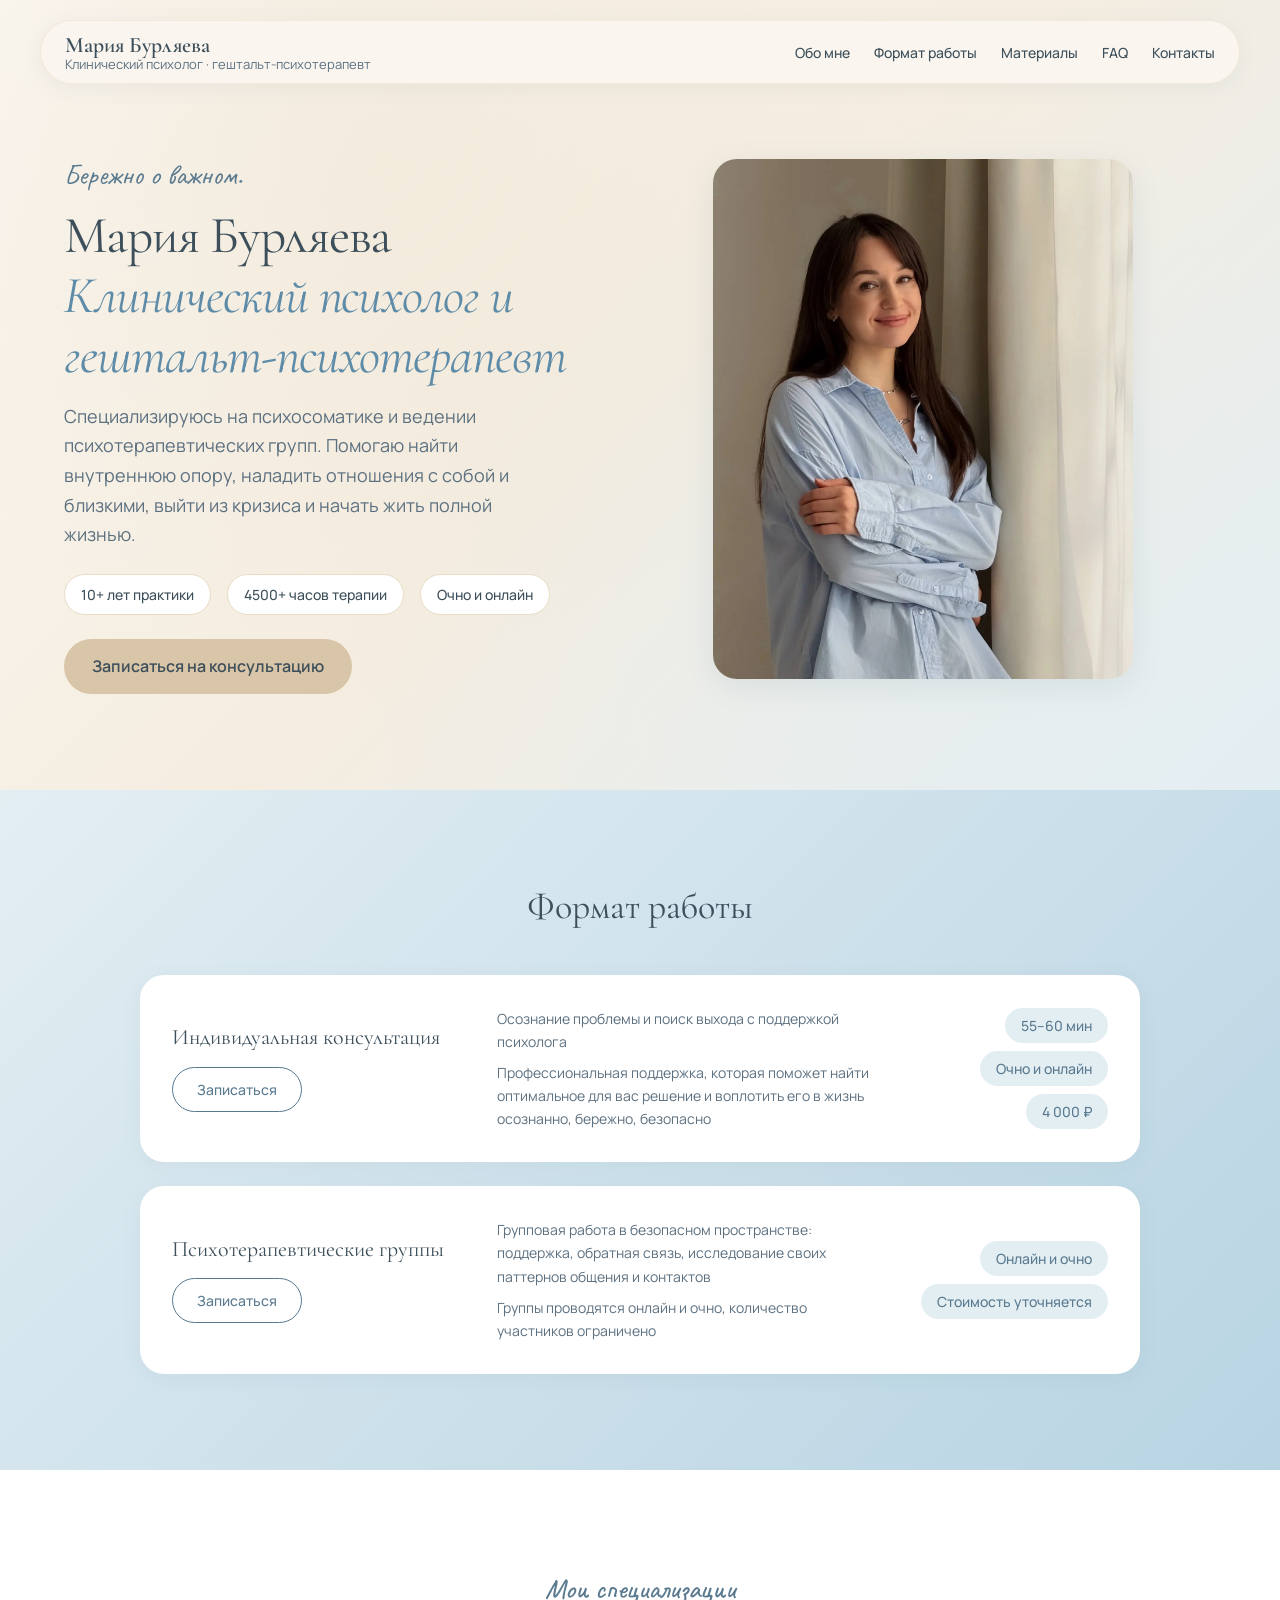
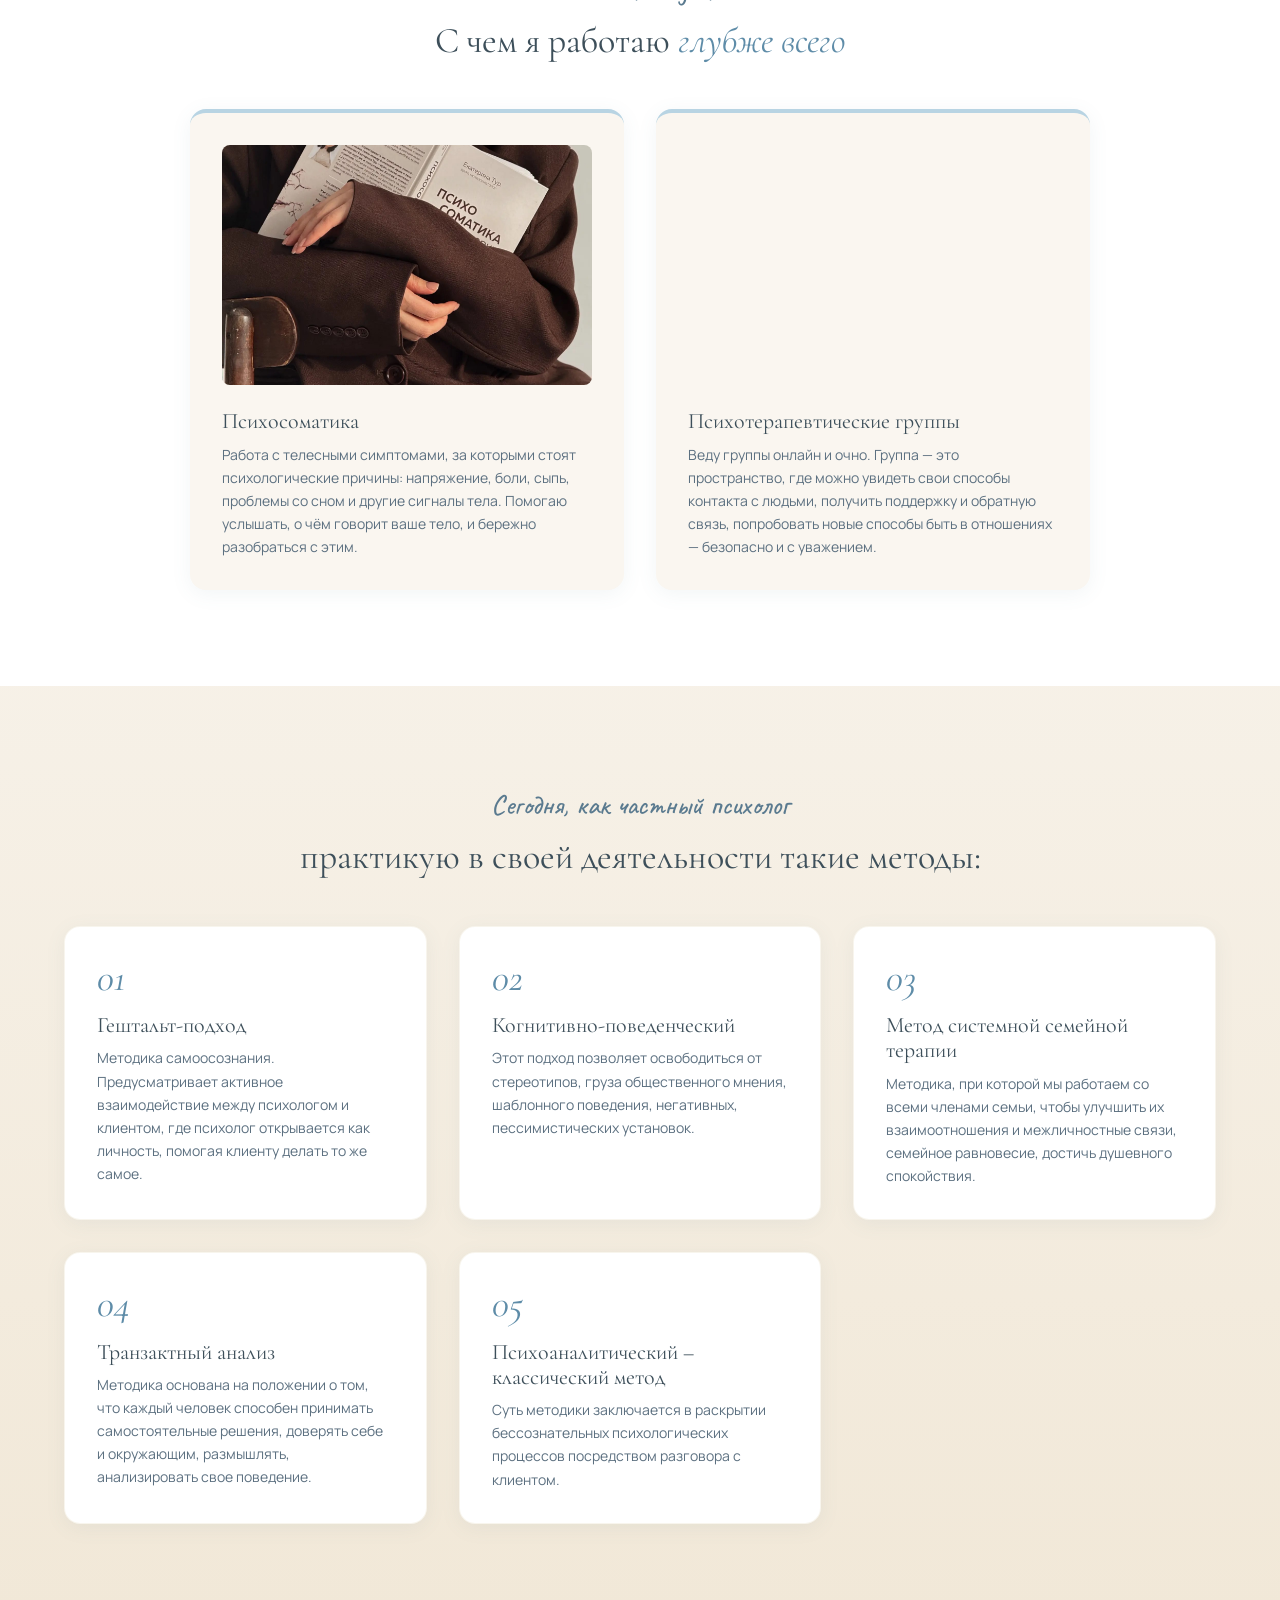
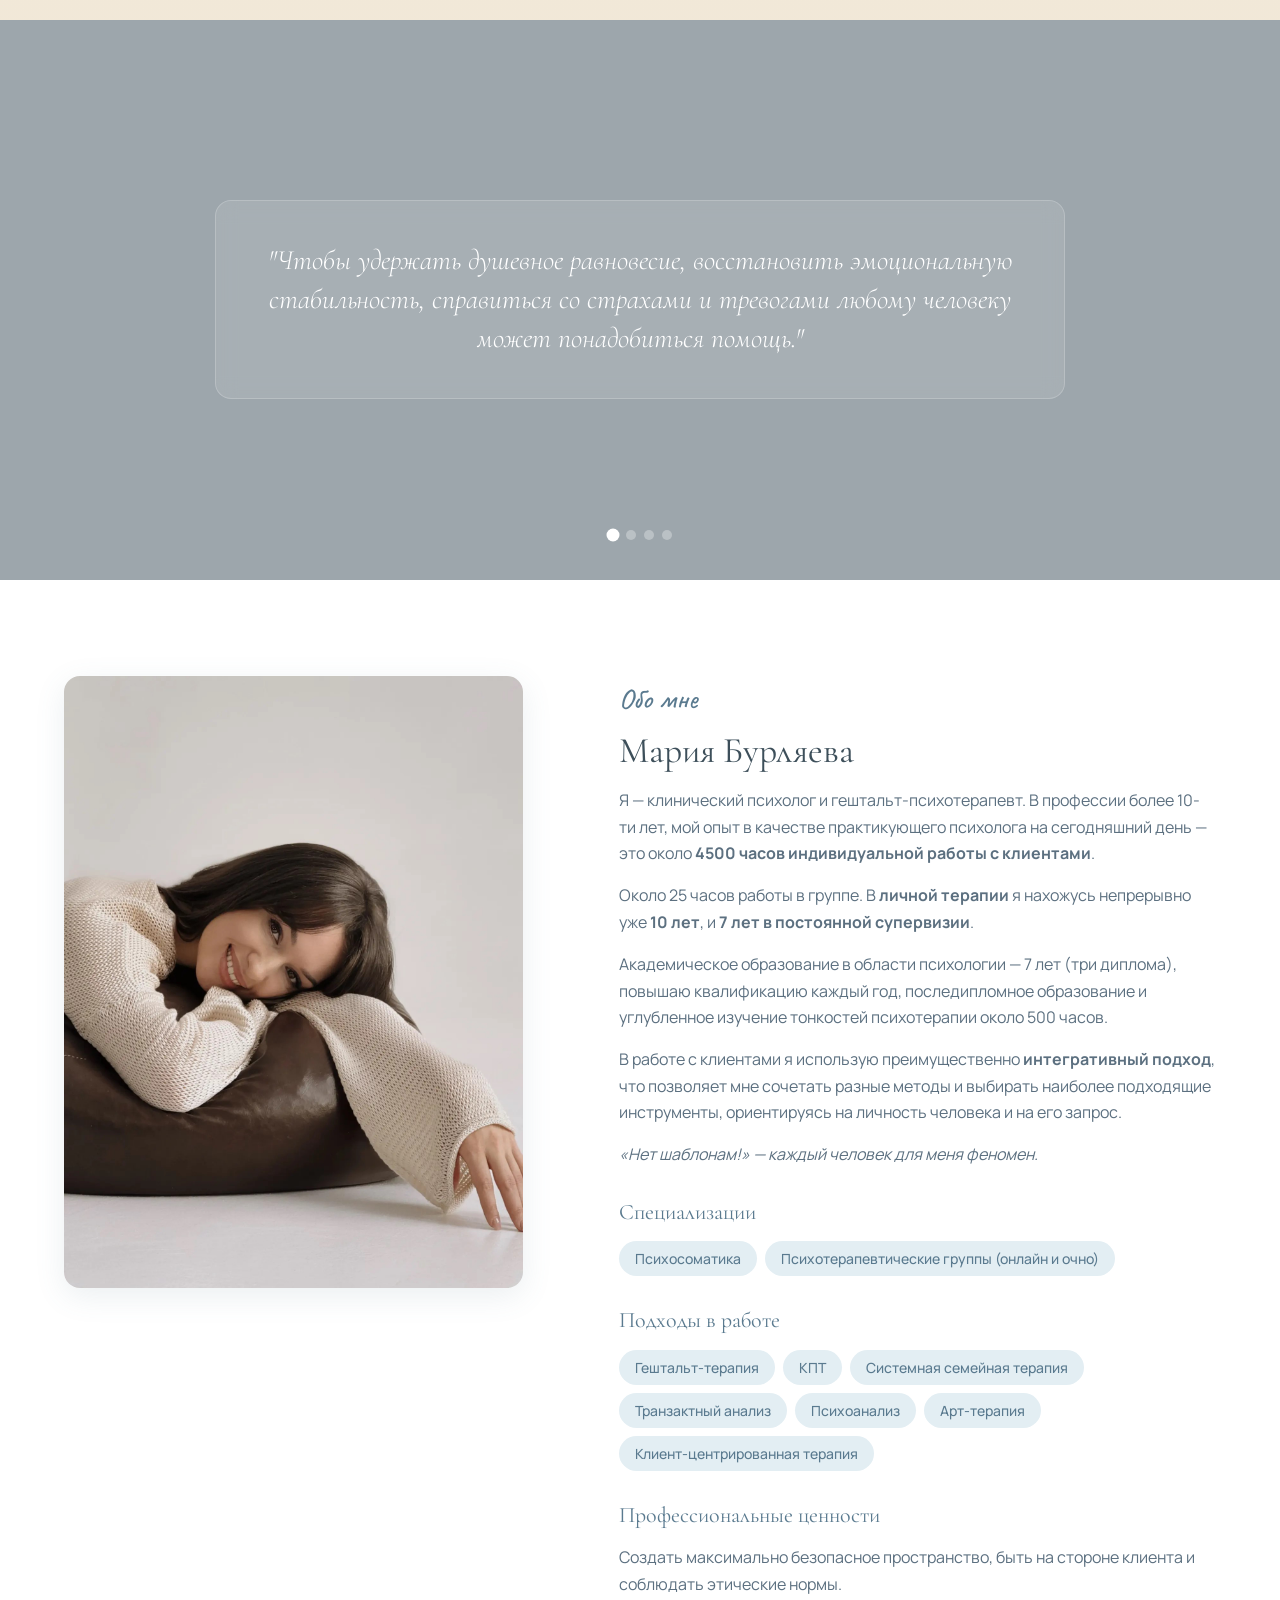
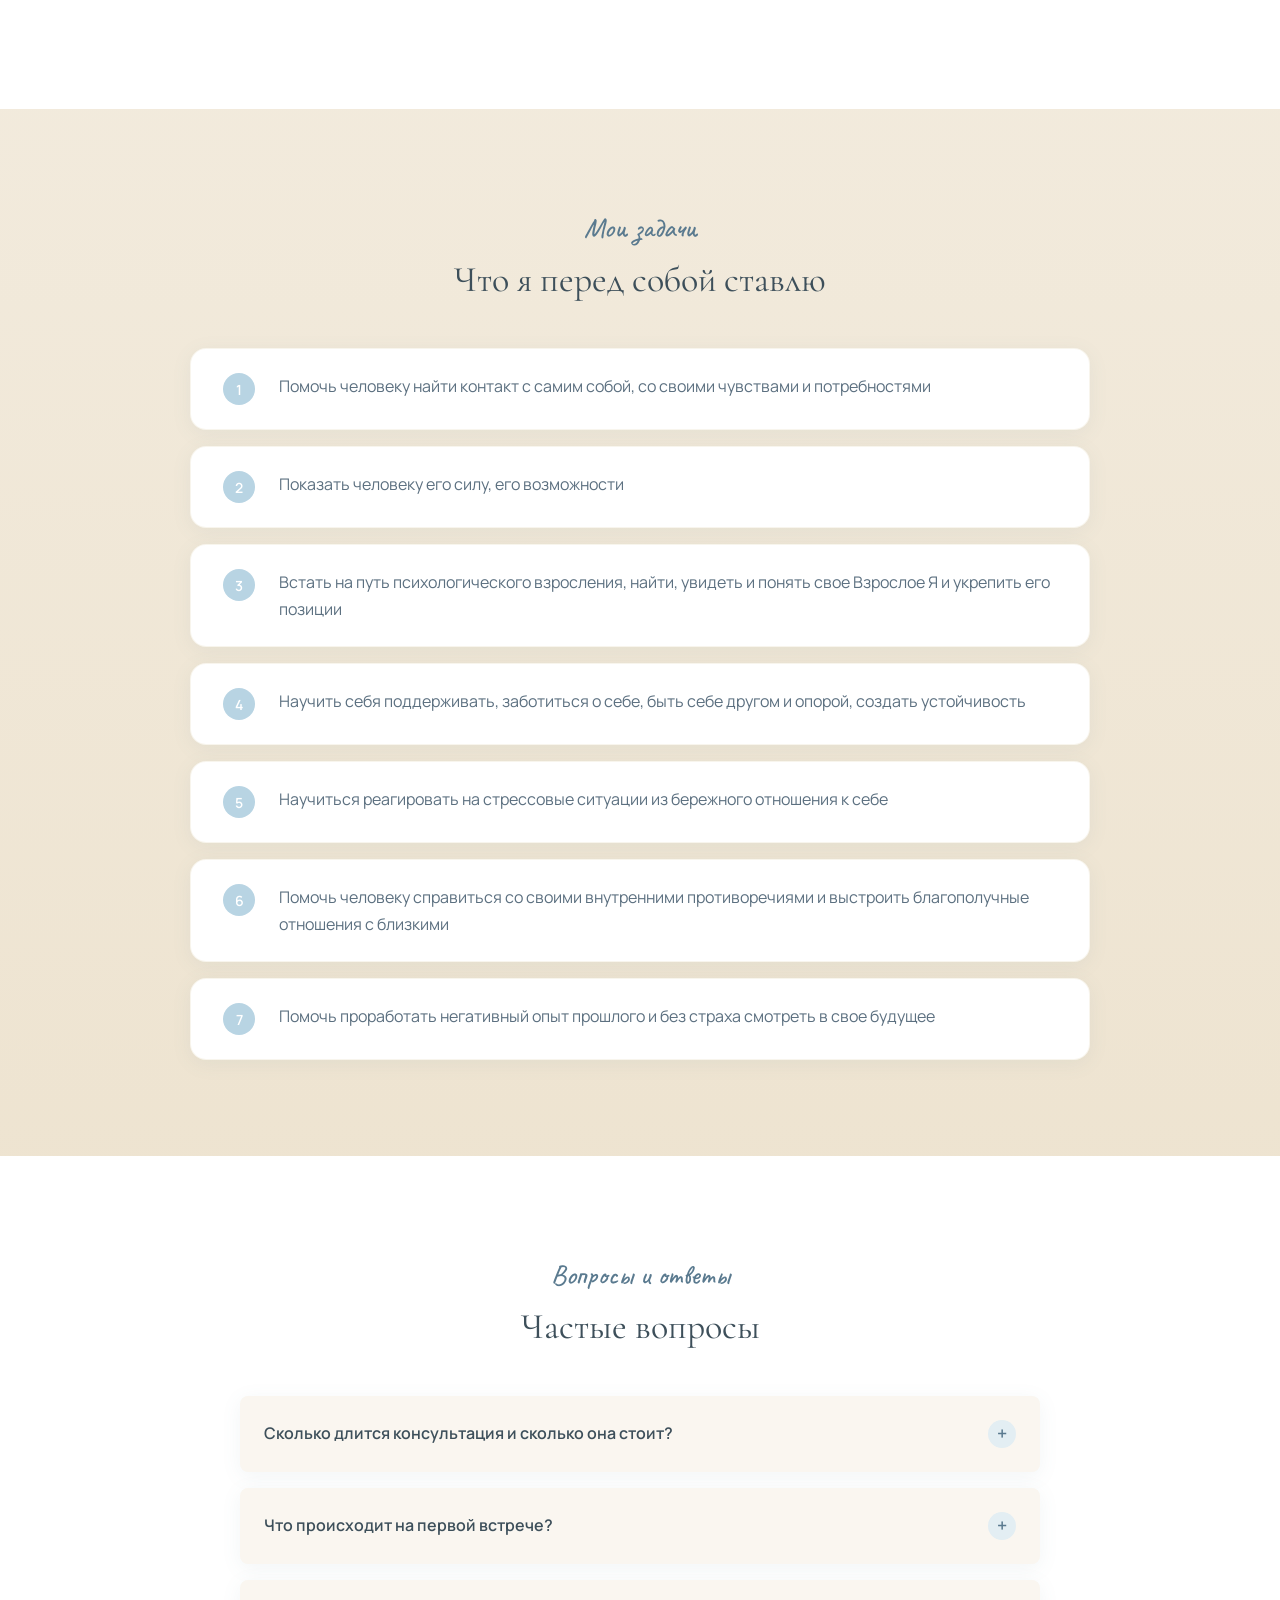
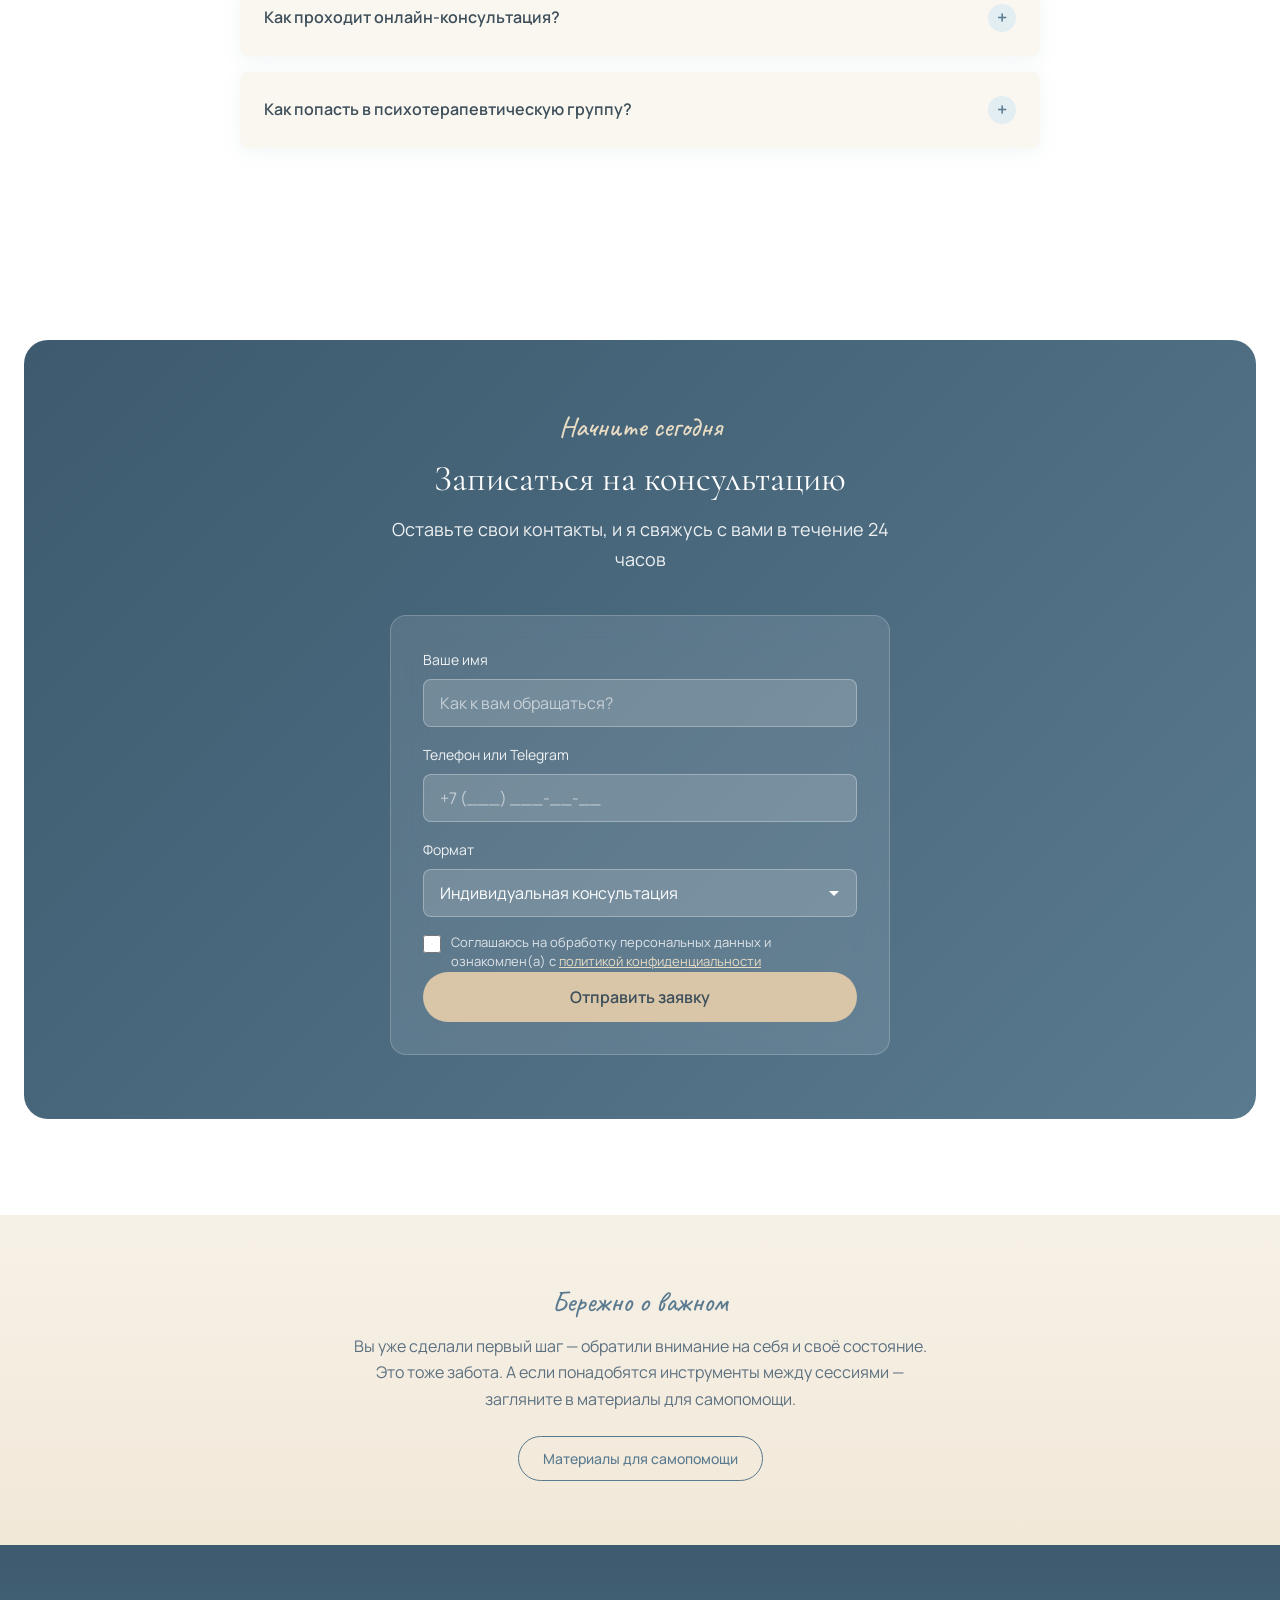
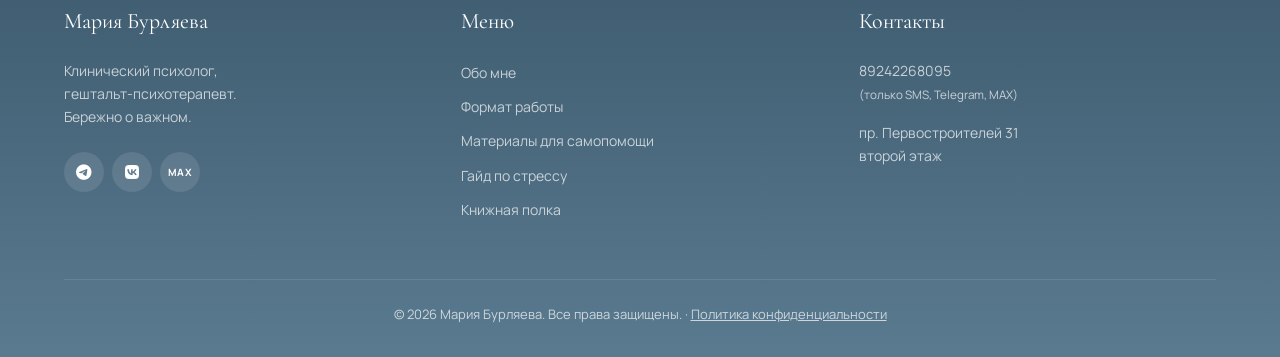
==== commit 71fefac3: "Add files via upload" ====
--- a/index.html
+++ b/index.html
@@ -8,330 +8,46 @@
     
     <meta name="color-scheme" content="light only">
     <meta name="supported-color-schemes" content="light">
+    <meta name="theme-color" content="#FAF6F0">
+    
+    <link rel="icon" href="data:image/svg+xml,<svg xmlns='http://www.w3.org/2000/svg' viewBox='0 0 100 100'><circle cx='50' cy='50' r='48' fill='%23E3EEF3'/><path d='M10 62 Q 30 48 50 62 T 90 62' stroke='%235A7A8F' stroke-width='8' fill='none' stroke-linecap='round'/></svg>">
+    <meta property="og:type" content="website">
+    <meta property="og:title" content="Мария Бурляева — клинический психолог, гештальт-психотерапевт">
+    <meta property="og:description" content="Бережно о важном. Психосоматика, психотерапевтические группы. Очно в Комсомольске-на-Амуре и онлайн. Консультация 4 000 ₽.">
+    <!-- После публикации замените YOUR-DOMAIN на адрес GitHub Pages -->
+    <meta property="og:image" content="https://YOUR-DOMAIN.github.io/assets/img/hero.jpg">
+    <meta property="og:url" content="https://YOUR-DOMAIN.github.io/index.html">
+    <link rel="canonical" href="https://YOUR-DOMAIN.github.io/index.html">
+    
+    <!-- P2: микроразметка schema.org -->
+    <script type="application/ld+json">
+    {
+      "@context": "https://schema.org",
+      "@type": "Person",
+      "name": "Мария Бурляева",
+      "jobTitle": "Клинический психолог, гештальт-психотерапевт",
+      "description": "Частная практика: психосоматика, психотерапевтические группы, индивидуальная терапия. Очно в Комсомольске-на-Амуре и онлайн.",
+      "telephone": "+7 924 226-80-95",
+      "address": {
+        "@type": "PostalAddress",
+        "streetAddress": "пр. Первостроителей 31, 2 этаж",
+        "addressLocality": "Комсомольск-на-Амуре",
+        "addressCountry": "RU"
+      },
+      "sameAs": [
+        "https://t.me/psyholog_Maria_Burlyaeva",
+        "https://vk.com/id70805044",
+        "https://www.b17.ru/burlyaeva/"
+      ],
+      "knowsAbout": ["Психосоматика", "Гештальт-терапия", "Когнитивно-поведенческая терапия", "Психотерапевтические группы"]
+    }
+    </script>
     
     <link rel="preconnect" href="https://fonts.googleapis.com">
     <link rel="preconnect" href="https://fonts.gstatic.com" crossorigin>
     <link href="https://fonts.googleapis.com/css2?family=Caveat:wght@400;500;600&family=Cormorant+Garamond:ital,wght@0,300;0,400;0,500;0,600;1,300;1,400;1,500;1,600&family=Manrope:wght@300;400;500;600;700&display=swap" rel="stylesheet">
     <link rel="stylesheet" href="https://cdnjs.cloudflare.com/ajax/libs/font-awesome/6.4.0/css/all.min.css">
-
-    <style>
-        :root {
-            --sand-lightest: #FAF6F0;
-            --sand-light: #F5EDE0;
-            --sand: #E8DCC4;
-            --sand-medium: #D9C5A8;
-            --sand-dark: #C4B08F;
-            --blue-light: #E3EEF3;
-            --blue: #B8D4E3;
-            --blue-medium: #8FB3C9;
-            --blue-dark: #5A7A8F;
-            --blue-deep: #3D5A6E;
-            --white: #FFFFFF;
-            --text-dark: #3D4F5A;
-            --text-light: #6B7F8C;
-            --font-heading: 'Cormorant Garamond', serif;
-            --font-body: 'Manrope', sans-serif;
-            --font-hand: 'Caveat', cursive;
-            --radius-sm: 8px;
-            --radius-md: 16px;
-            --radius-lg: 24px;
-            --shadow-soft: 0 4px 20px rgba(90, 122, 143, 0.08);
-            --shadow-medium: 0 8px 30px rgba(90, 122, 143, 0.12);
-            --transition: 0.3s cubic-bezier(0.4, 0, 0.2, 1);
-            --section-spacing: 120px;
-        }
-
-        html, body { color-scheme: light; }
-        @media (prefers-color-scheme: dark) {
-            html, body { color-scheme: light; }
-            * { color-adjust: exact; -webkit-print-color-adjust: exact; }
-        }
-
-        * { box-sizing: border-box; margin: 0; padding: 0; }
-        html { scroll-behavior: smooth; }
-        body {
-            font-family: var(--font-body);
-            background: linear-gradient(180deg, var(--sand-lightest) 0%, var(--sand-light) 50%, var(--sand) 100%);
-            background-attachment: fixed;
-            color: var(--text-dark);
-            line-height: 1.6;
-            overflow-x: hidden;
-            -webkit-font-smoothing: antialiased;
-        }
-
-        /* ========== ПЕСОЧНАЯ ТЕКСТУРА ========== */
-        .sand-ripples,
-        .sand-ripples-dense {
-            position: relative;
-            background-color: #E8DCC4;
-        }
-        .sand-ripples::before,
-        .sand-ripples-dense::before {
-            content: '';
-            position: absolute;
-            inset: 0;
-            background: url('assets/img/sand-texture.jpg') center / cover no-repeat;
-            filter: brightness(0.95) saturate(1.1);
-            pointer-events: none;
-            z-index: 0;
-        }
-        .sand-ripples::after {
-            content: '';
-            position: absolute;
-            inset: 0;
-            background: linear-gradient(180deg, rgba(250, 246, 240, 0.8) 0%, rgba(245, 237, 224, 0.7) 100%);
-            pointer-events: none;
-            z-index: 1;
-        }
-        .sand-ripples-dense::after {
-            content: '';
-            position: absolute;
-            inset: 0;
-            background: linear-gradient(180deg, rgba(250, 246, 240, 0.55) 0%, rgba(245, 237, 224, 0.45) 100%);
-            pointer-events: none;
-            z-index: 1;
-        }
-        .sand-ripples > *,
-        .sand-ripples-dense > * { position: relative; z-index: 2; }
-
-        h1, h2, h3, h4 { font-family: var(--font-heading); font-weight: 400; line-height: 1.2; color: var(--text-dark); }
-        h1 { font-size: clamp(2.5rem, 5vw, 3.5rem); letter-spacing: -0.02em; }
-        h2 { font-size: clamp(2rem, 4vw, 2.8rem); margin-bottom: 24px; }
-        h3 { font-size: 1.4rem; margin-bottom: 12px; }
-        .handwritten { font-family: var(--font-hand); color: var(--blue-dark); font-size: 2rem; font-weight: 500; margin-bottom: 16px; }
-        .text-light { color: var(--text-light); }
-        .accent-italic { font-style: italic; color: var(--blue-medium); }
-        .container { max-width: 1200px; margin: 0 auto; padding: 0 24px; }
-        section { padding: var(--section-spacing) 0; position: relative; }
-        .section-header { text-align: center; max-width: 700px; margin: 0 auto 80px; }
-        .section-header .handwritten { display: block; margin-bottom: 16px; }
-
-        .navbar {
-            position: fixed; top: 20px; left: 50%; transform: translateX(-50%);
-            width: calc(100% - 40px); max-width: 1200px;
-            background: rgba(250, 246, 240, 0.95); backdrop-filter: blur(16px);
-            border: 1px solid rgba(232, 220, 196, 0.5); border-radius: 50px;
-            padding: 14px 28px; display: flex; justify-content: space-between; align-items: center;
-            z-index: 1000; box-shadow: var(--shadow-soft);
-        }
-        .nav-logo { font-family: var(--font-heading); font-size: 1.4rem; font-weight: 600; color: var(--text-dark); text-decoration: none; }
-        .nav-logo span { display: block; font-family: var(--font-body); font-size: 0.75rem; color: var(--text-light); }
-        .nav-links { display: flex; gap: 28px; list-style: none; }
-        .nav-links a { text-decoration: none; color: var(--text-dark); font-weight: 500; font-size: 0.95rem; transition: color var(--transition); }
-        .nav-links a:hover { color: var(--blue-dark); }
-        .nav-burger { display: none; background: none; border: none; cursor: pointer; }
-        .nav-burger span { display: block; width: 24px; height: 2px; background: var(--text-dark); margin: 5px 0; }
-
-        .hero {
-            padding-top: calc(var(--section-spacing) + 60px);
-            padding-bottom: var(--section-spacing);
-            background: linear-gradient(135deg, var(--sand-lightest) 0%, var(--sand-light) 50%, var(--blue-light) 100%);
-            position: relative; overflow: hidden;
-        }
-        .hero::before {
-            content: ''; position: absolute; inset: 0;
-            background-image: 
-                radial-gradient(circle at 30% 20%, rgba(232, 220, 196, 0.3) 0%, transparent 50%),
-                radial-gradient(circle at 70% 80%, rgba(227, 238, 243, 0.4) 0%, transparent 50%);
-            pointer-events: none;
-        }
-        .hero-grid { display: grid; grid-template-columns: 1.1fr 1fr; gap: 80px; align-items: center; position: relative; z-index: 1; }
-        .hero-tagline { font-family: var(--font-hand); font-size: 2.2rem; color: var(--blue-dark); margin-bottom: 16px; }
-        .hero-subtitle { font-size: 1.15rem; color: var(--text-light); margin: 24px 0 32px; max-width: 480px; line-height: 1.7; }
-        .hero-badges { display: flex; gap: 12px; margin: 32px 0; flex-wrap: wrap; }
-        .badge { background: var(--white); padding: 10px 18px; border-radius: 50px; font-size: 0.85rem; color: var(--text-dark); border: 1px solid var(--sand); font-weight: 500; }
-        .hero-image { width: 100%; max-width: 420px; height: 520px; object-fit: cover; object-position: center 20%; border-radius: var(--radius-lg); box-shadow: var(--shadow-medium); }
-        .btn-hero {
-            display: inline-block; padding: 16px 32px; background: var(--sand-medium); color: var(--text-dark);
-            text-decoration: none; border-radius: 50px; font-weight: 600; font-size: 1rem;
-            width: auto; max-width: fit-content; transition: all var(--transition);
-        }
-        .btn-hero:hover { background: var(--sand-dark); transform: translateY(-2px); box-shadow: var(--shadow-medium); }
-
-        .formats-section { background: linear-gradient(135deg, var(--blue-light) 0%, var(--blue) 100%); padding: var(--section-spacing) 0; }
-        .formats-container { max-width: 1000px; margin: 0 auto; }
-        .formats-header { text-align: center; margin-bottom: 60px; }
-        .formats-header h2 { font-size: 2.5rem; font-weight: 300; letter-spacing: 0.05em; }
-        .format-card {
-            background: var(--white); border-radius: var(--radius-lg); padding: 40px; margin-bottom: 24px;
-            display: grid; grid-template-columns: 1.5fr 2fr 1fr; gap: 40px; align-items: center;
-            transition: all var(--transition); box-shadow: var(--shadow-soft);
-        }
-        .format-card:hover { transform: translateY(-4px); box-shadow: var(--shadow-medium); }
-        .format-title h3 { font-size: 1.6rem; font-weight: 400; margin-bottom: 16px; }
-        .format-title .btn-outline {
-            display: inline-block; padding: 10px 24px; border: 1px solid var(--blue-dark); border-radius: 50px;
-            color: var(--blue-dark); text-decoration: none; font-size: 0.9rem; transition: all var(--transition);
-        }
-        .format-title .btn-outline:hover { background: var(--blue-dark); color: var(--white); }
-        .format-description { color: var(--text-light); line-height: 1.8; font-size: 0.95rem; }
-        .format-description p { margin-bottom: 12px; }
-        .format-meta { display: flex; flex-direction: column; gap: 12px; align-items: flex-end; }
-        .meta-tag { background: var(--blue-light); padding: 8px 16px; border-radius: 50px; font-size: 0.85rem; color: var(--blue-dark); font-weight: 500; }
-
-        .spec-section { background: var(--white); }
-        .spec-grid { display: grid; grid-template-columns: repeat(auto-fit, minmax(320px, 1fr)); gap: 32px; max-width: 900px; margin: 0 auto; }
-        .spec-card {
-            background: var(--sand-lightest); border-radius: var(--radius-md); padding: 32px;
-            box-shadow: var(--shadow-soft); border-top: 4px solid var(--blue); transition: all var(--transition);
-        }
-        .spec-card:hover { transform: translateY(-6px); box-shadow: var(--shadow-medium); }
-        .spec-card img {
-            width: 100%; height: 240px; object-fit: cover; object-position: center 30%;
-            border-radius: var(--radius-sm); margin-bottom: 24px; display: block;
-        }
-        .spec-card h3 { font-size: 1.4rem; margin-bottom: 12px; }
-        .spec-card p { color: var(--text-light); line-height: 1.7; font-size: 0.95rem; }
-
-        .methods-section { padding: var(--section-spacing) 0; }
-        .methods-header { text-align: center; max-width: 700px; margin: 0 auto 80px; }
-        .methods-header .handwritten { font-size: 2.2rem; margin-bottom: 20px; }
-        .methods-grid { display: grid; grid-template-columns: repeat(auto-fit, minmax(320px, 1fr)); gap: 32px; max-width: 1200px; margin: 0 auto; }
-        .method-card {
-            background: rgba(255, 255, 255, 0.9); backdrop-filter: blur(8px); border-radius: var(--radius-md);
-            padding: 36px 32px; box-shadow: var(--shadow-soft); transition: all var(--transition);
-            border: 1px solid rgba(232, 220, 196, 0.3); display: flex; flex-direction: column; align-items: flex-start;
-        }
-        .method-card:hover { transform: translateY(-6px); box-shadow: var(--shadow-medium); background: rgba(255, 255, 255, 0.98); }
-        .method-number { font-family: var(--font-hand); font-size: 3rem; color: var(--sand-medium); line-height: 1; margin-bottom: 16px; display: block; }
-        .method-title { font-size: 1.3rem; color: var(--text-dark); margin-bottom: 16px; font-weight: 500; }
-        .method-description { color: var(--text-light); line-height: 1.7; font-size: 0.95rem; width: 100%; }
-
-        .principles-section {
-            position: relative; padding: 140px 0; overflow: hidden; min-height: 560px;
-            display: flex; align-items: center; justify-content: center;
-        }
-        .video-background { position: absolute; inset: 0; z-index: 0; }
-        .video-background video { width: 100%; height: 100%; object-fit: cover; }
-        .video-overlay { position: absolute; inset: 0; background: rgba(61, 79, 90, 0.5); z-index: 1; }
-        .principles-container {
-            position: relative; z-index: 2; width: 100%; max-width: 900px; margin: 0 auto; padding: 0 24px;
-            display: grid; place-items: center; min-height: 320px;
-        }
-        .principle-quote {
-            grid-area: 1 / 1; width: 100%; max-width: 850px;
-            background: rgba(255, 255, 255, 0.1); backdrop-filter: blur(10px);
-            border: 1px solid rgba(255, 255, 255, 0.2); border-radius: var(--radius-md);
-            padding: 48px 56px; color: var(--white); text-align: center;
-            opacity: 0; visibility: hidden; transition: opacity 0.8s ease, visibility 0.8s;
-        }
-        .principle-quote.active { opacity: 1; visibility: visible; }
-        .principle-quote p { font-family: var(--font-heading); font-size: 1.8rem; font-weight: 300; line-height: 1.5; font-style: italic; }
-        .quote-indicators { position: absolute; bottom: 40px; left: 50%; transform: translateX(-50%); display: flex; gap: 12px; z-index: 3; }
-        .quote-dot { width: 10px; height: 10px; border-radius: 50%; background: rgba(255, 255, 255, 0.3); cursor: pointer; transition: all var(--transition); border: none; }
-        .quote-dot.active { background: var(--white); transform: scale(1.3); }
-
-        .about-section { background: var(--white); }
-        .about-grid { display: grid; grid-template-columns: 1fr 1.3fr; gap: 80px; align-items: start; }
-        .about-image { width: 100%; border-radius: var(--radius-md); box-shadow: var(--shadow-medium); display: block; }
-        .about-text h3 { margin-top: 32px; margin-bottom: 16px; color: var(--blue-dark); }
-        .about-text p { margin-bottom: 16px; color: var(--text-light); line-height: 1.8; }
-        .approach-tags { display: flex; flex-wrap: wrap; gap: 12px; margin-top: 20px; }
-        .approach-tag { background: var(--blue-light); padding: 8px 16px; border-radius: 50px; font-size: 0.85rem; color: var(--blue-dark); font-weight: 500; }
-
-        .tasks-section { padding: var(--section-spacing) 0; }
-        .tasks-list { max-width: 900px; margin: 0 auto; display: flex; flex-direction: column; gap: 20px; }
-        .task-item {
-            background: rgba(255, 255, 255, 0.95); backdrop-filter: blur(8px); padding: 28px 32px;
-            border-radius: var(--radius-md); box-shadow: var(--shadow-soft); display: flex; gap: 20px;
-            align-items: flex-start; transition: all var(--transition); border: 1px solid rgba(232, 220, 196, 0.3);
-        }
-        .task-item:hover { transform: translateX(8px); box-shadow: var(--shadow-medium); background: #fff; }
-        .task-number {
-            width: 32px; height: 32px; background: var(--blue); border-radius: 50%;
-            display: flex; align-items: center; justify-content: center; color: var(--white); font-weight: 600; flex-shrink: 0;
-        }
-        .task-content { color: var(--text-light); line-height: 1.7; }
-
-        .faq-section { background: var(--white); }
-        .faq-container { max-width: 800px; margin: 0 auto; }
-        .faq-item { background: var(--sand-lightest); border-radius: var(--radius-sm); margin-bottom: 16px; overflow: hidden; box-shadow: var(--shadow-soft); }
-        .faq-question { padding: 24px 28px; cursor: pointer; display: flex; justify-content: space-between; align-items: center; font-weight: 600; color: var(--text-dark); transition: background var(--transition); }
-        .faq-question:hover { background: var(--sand-light); }
-        .faq-icon { width: 28px; height: 28px; border-radius: 50%; background: var(--blue-light); display: flex; align-items: center; justify-content: center; font-size: 1.2rem; color: var(--blue-dark); transition: all var(--transition); }
-        .faq-item.active .faq-icon { transform: rotate(45deg); background: var(--blue); color: var(--white); }
-        .faq-answer { max-height: 0; overflow: hidden; transition: max-height 0.4s ease-out, padding 0.3s; padding: 0 28px; color: var(--text-light); line-height: 1.7; }
-        .faq-item.active .faq-answer { max-height: 400px; padding: 0 28px 24px; }
-
-        .contact-section {
-            background: linear-gradient(135deg, var(--blue-deep) 0%, var(--blue-dark) 100%);
-            color: var(--white); border-radius: var(--radius-lg); margin: 0 24px; padding: 80px 40px; text-align: center;
-        }
-        .contact-section h2 { color: var(--white); }
-        .contact-subtitle { color: rgba(255,255,255,0.9); max-width: 500px; margin: 16px auto 40px; line-height: 1.7; }
-        .contact-form {
-            max-width: 500px; margin: 0 auto; background: rgba(255, 255, 255, 0.1); backdrop-filter: blur(16px);
-            padding: 40px; border-radius: var(--radius-md); border: 1px solid rgba(255, 255, 255, 0.2); text-align: left;
-        }
-        .form-group { margin-bottom: 20px; }
-        .form-group label { display: block; margin-bottom: 8px; font-size: 0.9rem; color: rgba(255,255,255,0.9); }
-        .form-group input, .form-group select {
-            width: 100%; padding: 14px 16px; border-radius: var(--radius-sm);
-            border: 1px solid rgba(255, 255, 255, 0.3); background: rgba(255, 255, 255, 0.15);
-            color: var(--white); font-family: var(--font-body); font-size: 1rem;
-            appearance: none; -webkit-appearance: none;
-        }
-        .form-group select {
-            background-image: url("data:image/svg+xml,%3Csvg xmlns='http://www.w3.org/2000/svg' width='12' height='12' viewBox='0 0 12 12'%3E%3Cpath fill='%23ffffff' d='M6 9L1 4h10z'/%3E%3C/svg%3E");
-            background-repeat: no-repeat; background-position: right 16px center; padding-right: 40px; cursor: pointer;
-        }
-        .form-group select option { background: var(--white); color: var(--text-dark); padding: 12px; }
-        .form-group input::placeholder { color: rgba(255,255,255,0.6); }
-        .form-group input:focus, .form-group select:focus { outline: none; border-color: var(--sand); background: rgba(255, 255, 255, 0.2); }
-        .btn-coral {
-            width: 100%; padding: 16px; border: none; border-radius: 50px; background: var(--sand-medium);
-            color: var(--text-dark); font-weight: 600; cursor: pointer; transition: all var(--transition); font-size: 1rem;
-        }
-        .btn-coral:hover { background: var(--sand-dark); transform: translateY(-2px); }
-
-        /* ========== ФУТЕР ========== */
-        footer { background: linear-gradient(180deg, var(--blue-deep) 0%, var(--blue-dark) 100%); color: rgba(255, 255, 255, 0.7); padding: 80px 0 30px; }
-        .footer-grid { display: grid; grid-template-columns: repeat(3, 1fr); gap: 40px; margin-bottom: 60px; }
-        .footer-col h4 { color: var(--white); font-family: var(--font-heading); font-size: 1.4rem; margin-bottom: 24px; }
-        .footer-col p { line-height: 1.7; margin-bottom: 16px; }
-        .footer-col ul { list-style: none; }
-        .footer-col li { margin-bottom: 12px; }
-        .footer-col a { color: rgba(255, 255, 255, 0.7); text-decoration: none; transition: color var(--transition); }
-        .footer-col a:hover { color: var(--sand); }
-        .footer-social { display: flex; gap: 12px; margin-top: 24px; }
-        .footer-social a {
-            width: 40px; height: 40px; border-radius: 50%; background: rgba(255, 255, 255, 0.1);
-            display: flex; align-items: center; justify-content: center; color: var(--white); transition: all var(--transition);
-        }
-        .footer-social a:hover { background: var(--sand-medium); transform: translateY(-3px); }
-        .footer-social .max-label {
-            font-size: 0.62rem;
-            font-weight: 700;
-            letter-spacing: 0.03em;
-            line-height: 1;
-            font-family: var(--font-body);
-        }
-        .footer-bottom { border-top: 1px solid rgba(255, 255, 255, 0.1); padding-top: 30px; text-align: center; font-size: 0.85rem; }
-
-        @media (max-width: 1024px) {
-            .hero-grid, .about-grid { grid-template-columns: 1fr; gap: 60px; }
-            .format-card { grid-template-columns: 1fr; gap: 24px; }
-            .footer-grid { grid-template-columns: repeat(2, 1fr); }
-        }
-        @media (max-width: 768px) {
-            section { padding: 80px 0; }
-            .nav-links { display: none; }
-            .nav-burger { display: block; }
-            .hero { padding-top: 120px; }
-            .hero-image { height: 400px; }
-            .format-card { padding: 28px; }
-            .contact-section { margin: 0 16px; padding: 50px 24px; }
-            .footer-grid { grid-template-columns: 1fr; }
-            .principles-section { padding: 100px 0; min-height: 480px; }
-            .principles-container { min-height: 380px; }
-            .principle-quote { padding: 32px 24px; }
-            .principle-quote p { font-size: 1.3rem; }
-            .quote-indicators { bottom: 30px; }
-        }
-
-        .fade-in { opacity: 0; transform: translateY(30px); transition: opacity 0.8s ease-out, transform 0.8s ease-out; }
-        .fade-in.visible { opacity: 1; transform: translateY(0); }
-    </style>
+    <link rel="stylesheet" href="styles.css">
 </head>
 <body>
 
@@ -344,13 +60,13 @@
             <li><a href="#faq">FAQ</a></li>
             <li><a href="#contact">Контакты</a></li>
         </ul>
-        <button class="nav-burger" id="navBurger"><span></span><span></span><span></span></button>
+        <button class="nav-burger" id="navBurger" aria-label="Открыть меню"><span></span><span></span><span></span></button>
     </nav>
 
     <section class="hero">
         <div class="container hero-grid">
             <div class="fade-in">
-                <div class="hero-tagline">Бережно о важном.</div>
+                <span class="hero-tagline">Бережно о важном.</span>
                 <h1>Мария Бурляева<br><span class="accent-italic">Клинический психолог и гештальт-психотерапевт</span></h1>
                 <p class="hero-subtitle">
                     Специализируюсь на психосоматике и ведении психотерапевтических групп. 
@@ -365,7 +81,7 @@
                 <a href="#contact" class="btn-hero">Записаться на консультацию</a>
             </div>
             <div class="fade-in">
-                <img src="assets/img/hero.jpg" alt="Мария Бурляева — клинический психолог" class="hero-image">
+                <img src="assets/img/hero.jpg" alt="Мария Бурляева — клинический психолог" class="hero-image" decoding="async" fetchpriority="high">
             </div>
         </div>
     </section>
@@ -417,12 +133,12 @@
             </div>
             <div class="spec-grid">
                 <div class="spec-card fade-in">
-                    <img src="assets/img/hug-book.jpg" alt="Книга о психосоматике в бережных объятиях">
+                    <img src="assets/img/hug-book.jpg" alt="Книга о психосоматике в бережных объятиях" loading="lazy" decoding="async">
                     <h3>Психосоматика</h3>
                     <p>Работа с телесными симптомами, за которыми стоят психологические причины: напряжение, боли, сыпь, проблемы со сном и другие сигналы тела. Помогаю услышать, о чём говорит ваше тело, и бережно разобраться с этим.</p>
                 </div>
                 <div class="spec-card fade-in">
-                    <img src="assets/img/mac-cards.jpg" alt="Метафорические ассоциативные карты в работе">
+                    <img src="assets/img/mac-cards.jpg" alt="Метафорические ассоциативные карты в работе" loading="lazy" decoding="async">
                     <h3>Психотерапевтические группы</h3>
                     <p>Веду группы онлайн и очно. Группа — это пространство, где можно увидеть свои способы контакта с людьми, получить поддержку и обратную связь, попробовать новые способы быть в отношениях — безопасно и с уважением.</p>
                 </div>
@@ -469,7 +185,7 @@
 
     <section class="principles-section">
         <div class="video-background">
-            <video autoplay muted loop playsinline preload="auto">
+            <video id="oceanVideo" autoplay muted loop playsinline preload="metadata" aria-hidden="true">
                 <source src="assets/ocean.mp4" type="video/mp4">
             </video>
             <div class="video-overlay"></div>
@@ -490,11 +206,11 @@
             </div>
         </div>
         
-        <div class="quote-indicators">
-            <button class="quote-dot active" data-index="0"></button>
-            <button class="quote-dot" data-index="1"></button>
-            <button class="quote-dot" data-index="2"></button>
-            <button class="quote-dot" data-index="3"></button>
+        <div class="quote-indicators" role="group" aria-label="Переключение цитат">
+            <button class="quote-dot active" data-index="0" aria-label="Цитата 1"></button>
+            <button class="quote-dot" data-index="1" aria-label="Цитата 2"></button>
+            <button class="quote-dot" data-index="2" aria-label="Цитата 3"></button>
+            <button class="quote-dot" data-index="3" aria-label="Цитата 4"></button>
         </div>
     </section>
 
@@ -502,7 +218,7 @@
         <div class="container">
             <div class="about-grid">
                 <div class="fade-in">
-                    <img src="assets/img/about.jpg" alt="Мария Бурляева" class="about-image">
+                    <img src="assets/img/about.jpg" alt="Мария Бурляева" class="about-image" loading="lazy" decoding="async">
                 </div>
                 <div class="about-text fade-in">
                     <span class="handwritten">Обо мне</span>
@@ -563,20 +279,20 @@
             </div>
             <div class="faq-container">
                 <div class="faq-item fade-in">
-                    <div class="faq-question">Сколько длится консультация и сколько она стоит?<span class="faq-icon">+</span></div>
-                    <div class="faq-answer">Стандартная сессия длится 55–60 минут и стоит 4 000 ₽ — одинаково для очного и онлайн-формата. Рекомендуемая частота — 1–2 раза в неделю.</div>
+                    <button type="button" class="faq-question" aria-expanded="false" aria-controls="faq-1">Сколько длится консультация и сколько она стоит?<span class="faq-icon" aria-hidden="true">+</span></button>
+                    <div class="faq-answer" id="faq-1">Стандартная сессия длится 55–60 минут и стоит 4 000 ₽ — одинаково для очного и онлайн-формата. Рекомендуемая частота — 1–2 раза в неделю.</div>
                 </div>
                 <div class="faq-item fade-in">
-                    <div class="faq-question">Что происходит на первой встрече?<span class="faq-icon">+</span></div>
-                    <div class="faq-answer">Мы знакомимся, обсуждаем ваш запрос и определяем, комфортно ли нам работать вместе. Вы можете задать любые вопросы о моём подходе и методе работы.</div>
+                    <button type="button" class="faq-question" aria-expanded="false" aria-controls="faq-2">Что происходит на первой встрече?<span class="faq-icon" aria-hidden="true">+</span></button>
+                    <div class="faq-answer" id="faq-2">Мы знакомимся, обсуждаем ваш запрос и определяем, комфортно ли нам работать вместе. Вы можете задать любые вопросы о моём подходе и методе работы.</div>
                 </div>
                 <div class="faq-item fade-in">
-                    <div class="faq-question">Как проходит онлайн-консультация?<span class="faq-icon">+</span></div>
-                    <div class="faq-answer">Встречаемся в Zoom, Skype или Telegram. Важно быть в тихом месте со стабильным интернетом. По качеству работы онлайн-формат не уступает очному.</div>
+                    <button type="button" class="faq-question" aria-expanded="false" aria-controls="faq-3">Как проходит онлайн-консультация?<span class="faq-icon" aria-hidden="true">+</span></button>
+                    <div class="faq-answer" id="faq-3">Встречаемся в Zoom, Skype или Telegram. Важно быть в тихом месте со стабильным интернетом. По качеству работы онлайн-формат не уступает очному.</div>
                 </div>
                 <div class="faq-item fade-in">
-                    <div class="faq-question">Как попасть в психотерапевтическую группу?<span class="faq-icon">+</span></div>
-                    <div class="faq-answer">Напишите мне — я расскажу о ближайших группах (онлайн и очных), формате и стоимости. Перед стартом группы мы кратко созвонимся, чтобы понять, подходит ли вам этот формат.</div>
+                    <button type="button" class="faq-question" aria-expanded="false" aria-controls="faq-4">Как попасть в психотерапевтическую группу?<span class="faq-icon" aria-hidden="true">+</span></button>
+                    <div class="faq-answer" id="faq-4">Напишите мне — я расскажу о ближайших группах (онлайн и очных), формате и стоимости. Перед стартом группы мы кратко созвонимся, чтобы понять, подходит ли вам этот формат.</div>
                 </div>
             </div>
         </div>
@@ -605,8 +321,22 @@
                         <option value="other">Другое</option>
                     </select>
                 </div>
+                <label class="consent">
+                    <input type="checkbox" id="consent" name="consent" required>
+                    <span>Соглашаюсь на обработку персональных данных и ознакомлен(а) с <a href="privacy.html" target="_blank" rel="noopener">политикой конфиденциальности</a></span>
+                </label>
                 <button type="submit" class="btn-coral">Отправить заявку</button>
+                <p class="form-status" id="formStatus" role="status">Спасибо! Заявка отправлена. Я свяжусь с вами в течение 24 часов.</p>
             </form>
+        </div>
+    </section>
+
+    <!-- P1: светлая секция-прощание между тёмной формой и футером -->
+    <section class="farewell sand-ripples">
+        <div class="container farewell-inner fade-in">
+            <span class="handwritten">Бережно о важном</span>
+            <p class="lead">Вы уже сделали первый шаг — обратили внимание на себя и своё состояние. Это тоже забота. А если понадобятся инструменты между сессиями — загляните в материалы для самопомощи.</p>
+            <a href="materials.html" class="btn-outline">Материалы для самопомощи</a>
         </div>
     </section>
 
@@ -617,8 +347,9 @@
                     <h4>Мария Бурляева</h4>
                     <p>Клинический психолог,<br>гештальт-психотерапевт.<br>Бережно о важном.</p>
                     <div class="footer-social">
-                        <a href="#" aria-label="Telegram"><i class="fab fa-telegram-plane"></i></a>
-                        <a href="#" aria-label="VK"><i class="fab fa-vk"></i></a>
+                        <a href="https://t.me/psyholog_Maria_Burlyaeva" target="_blank" rel="noopener" aria-label="Telegram"><i class="fab fa-telegram-plane"></i></a>
+                        <a href="https://vk.com/id70805044" target="_blank" rel="noopener" aria-label="VK"><i class="fab fa-vk"></i></a>
+                        <!-- Замените # на ссылку вашего профиля MAX, когда он появится -->
                         <a href="#" aria-label="MAX"><span class="max-label">MAX</span></a>
                     </div>
                 </div>
@@ -639,7 +370,7 @@
                 </div>
             </div>
             <div class="footer-bottom">
-                <p>&copy; 2026 Мария Бурляева. Все права защищены.</p>
+                <p>&copy; 2026 Мария Бурляева. Все права защищены. · <a href="privacy.html">Политика конфиденциальности</a></p>
             </div>
         </div>
     </footer>
@@ -649,8 +380,19 @@
             document.getElementById('navLinks').classList.toggle('active');
         });
 
-        document.querySelectorAll('.faq-question').forEach(item => {
-            item.addEventListener('click', () => item.parentElement.classList.toggle('active'));
+        document.querySelectorAll('.faq-question').forEach(btn => {
+            btn.addEventListener('click', () => {
+                const item = btn.parentElement;
+                const wasOpen = item.classList.contains('active');
+                document.querySelectorAll('.faq-item').forEach(i => {
+                    i.classList.remove('active');
+                    i.querySelector('.faq-question').setAttribute('aria-expanded', 'false');
+                });
+                if (!wasOpen) {
+                    item.classList.add('active');
+                    btn.setAttribute('aria-expanded', 'true');
+                }
+            });
         });
 
         const observer = new IntersectionObserver((entries) => {
@@ -675,10 +417,25 @@
         setInterval(() => showQuote((currentQuote + 1) % quotes.length), 5000);
         dots.forEach((dot, index) => dot.addEventListener('click', () => showQuote(index)));
 
-        document.getElementById('contactForm').addEventListener('submit', (e) => {
+        // P2: фоновое видео играет только пока секция на экране
+        const ocean = document.getElementById('oceanVideo');
+        if (ocean) {
+            const videoObserver = new IntersectionObserver((entries) => {
+                entries.forEach(entry => {
+                    if (entry.isIntersecting) ocean.play().catch(() => {});
+                    else ocean.pause();
+                });
+            }, { threshold: 0.15 });
+            videoObserver.observe(ocean.closest('section'));
+        }
+
+        const form = document.getElementById('contactForm');
+        form.addEventListener('submit', (e) => {
             e.preventDefault();
-            alert('Спасибо! Я свяжусь с вами в ближайшее время.');
-            e.target.reset();
+            const status = document.getElementById('formStatus');
+            status.classList.add('visible');
+            form.reset();
+            setTimeout(() => status.classList.remove('visible'), 6000);
         });
     </script>
 </body>
--- a/styles.css
+++ b/styles.css
@@ -0,0 +1,660 @@
+/* ============================================================
+   ДИЗАЙН-СИСТЕМА «МОРСКОЙ БРИЗ» · styles.css
+   Единый файл стилей для index.html, materials.html, privacy.html
+   Типографика: 7 ролей · Отступы: шкала 8pt · P0-фиксы встроены
+   ============================================================ */
+
+/* ------------------------------------------------------------
+   1. ТОКЕНЫ
+   ------------------------------------------------------------ */
+:root {
+    /* Цвет */
+    --sand-lightest: #FAF6F0;
+    --sand-light: #F5EDE0;
+    --sand: #E8DCC4;
+    --sand-medium: #D9C5A8;
+    --sand-dark: #C4B08F;
+    --blue-light: #E3EEF3;
+    --blue: #B8D4E3;
+    --blue-medium: #5E8CA8;   /* P0: контраст ≥3:1 для крупного текста */
+    --blue-dark: #5A7A8F;
+    --blue-deep: #3D5A6E;
+    --white: #FFFFFF;
+    --text-dark: #3D4F5A;
+    --text-light: #5C7080;    /* P0: контраст ≥4.5:1 для мелкого текста */
+
+    /* Шрифты */
+    --font-heading: 'Cormorant Garamond', serif;
+    --font-body: 'Manrope', sans-serif;
+    --font-hand: 'Caveat', cursive;
+
+    /* Типографическая шкала — 7 ролей */
+    --fs-display: clamp(2.375rem, 4.5vw, 3.25rem);   /* H1 */
+    --fs-h2: clamp(1.75rem, 3vw, 2.25rem);           /* H2 */
+    --fs-h3: 1.375rem;                               /* H3, заголовки карточек */
+    --fs-quote: clamp(1.375rem, 2.2vw, 1.75rem);     /* цитаты */
+    --fs-lead: 1.125rem;                             /* вводные */
+    --fs-body: 1rem;                                 /* основной текст */
+    --fs-small: 0.875rem;                            /* списки, мета, кнопки sm */
+    --fs-caption: 0.8125rem;                         /* сноски, лицензии */
+    --fs-hand: clamp(1.5rem, 2.5vw, 1.75rem);        /* рукописные акценты */
+    --fs-num: clamp(2rem, 3vw, 2.5rem);              /* номера 01–05, I–V */
+    --lh-head: 1.15;
+    --lh-body: 1.65;
+
+    /* Шкала отступов (8pt) */
+    --sp-1: 8px;
+    --sp-2: 16px;
+    --sp-3: 24px;
+    --sp-4: 32px;
+    --sp-5: 40px;
+    --sp-6: 48px;
+    --sp-7: 64px;
+    --sp-8: 96px;
+    --section-y: var(--sp-8);      /* вертикаль секций */
+    --header-mb: var(--sp-6);      /* заголовок → контент */
+    --card-pad: var(--sp-4);       /* паддинг карточек */
+    --gap: var(--sp-4);            /* гэпы сеток */
+
+    /* Форма */
+    --radius-sm: 8px;
+    --radius-md: 16px;
+    --radius-lg: 24px;
+    --shadow-soft: 0 4px 20px rgba(90, 122, 143, 0.08);
+    --shadow-medium: 0 8px 30px rgba(90, 122, 143, 0.12);
+    --transition: 0.3s cubic-bezier(0.4, 0, 0.2, 1);
+}
+
+/* ------------------------------------------------------------
+   2. БАЗА + защита от тёмной темы системы
+   ------------------------------------------------------------ */
+html, body { color-scheme: light; }
+@media (prefers-color-scheme: dark) {
+    html, body { color-scheme: light; }
+    * { color-adjust: exact; -webkit-print-color-adjust: exact; }
+}
+
+* { box-sizing: border-box; margin: 0; padding: 0; }
+html { scroll-behavior: smooth; }
+
+body {
+    font-family: var(--font-body);
+    font-size: var(--fs-body);
+    line-height: var(--lh-body);
+    background: linear-gradient(180deg, var(--sand-lightest) 0%, var(--sand-light) 50%, var(--sand) 100%);
+    background-attachment: fixed;
+    color: var(--text-dark);
+    overflow-x: hidden;
+    -webkit-font-smoothing: antialiased;
+}
+
+h1, h2, h3, h4 {
+    font-family: var(--font-heading);
+    font-weight: 400;
+    color: var(--text-dark);
+    line-height: var(--lh-head);
+}
+h1 { font-size: var(--fs-display); letter-spacing: -0.02em; }
+h2 { font-size: var(--fs-h2); margin-bottom: var(--sp-2); }
+h3 { font-size: var(--fs-h3); margin-bottom: var(--sp-1); }
+
+.handwritten {
+    font-family: var(--font-hand);
+    font-size: var(--fs-hand);
+    font-weight: 500;
+    color: var(--blue-dark);
+    display: block;
+    margin-bottom: var(--sp-1);
+}
+.accent-italic { font-style: italic; color: var(--blue-medium); }
+.text-light, .lead { color: var(--text-light); }
+
+.container { max-width: 1200px; margin: 0 auto; padding: 0 var(--sp-3); }
+section { padding: var(--section-y) 0; position: relative; }
+
+.section-header {
+    text-align: center;
+    max-width: 700px;
+    margin: 0 auto var(--header-mb);
+}
+
+/* ------------------------------------------------------------
+   3. ПЕСОЧНАЯ ТЕКСТУРА
+   ------------------------------------------------------------ */
+.sand-ripples,
+.sand-ripples-dense { position: relative; background-color: var(--sand); }
+.sand-ripples::before,
+.sand-ripples-dense::before {
+    content: '';
+    position: absolute;
+    inset: 0;
+    background: url('assets/img/sand-texture.jpg') center / cover no-repeat;
+    background-attachment: fixed;
+    filter: brightness(0.95) saturate(1.1);
+    pointer-events: none;
+    z-index: 0;
+}
+.sand-ripples::after {
+    content: '';
+    position: absolute;
+    inset: 0;
+    background: linear-gradient(180deg, rgba(250, 246, 240, 0.8) 0%, rgba(245, 237, 224, 0.7) 100%);
+    pointer-events: none;
+    z-index: 1;
+}
+.sand-ripples-dense::after {
+    content: '';
+    position: absolute;
+    inset: 0;
+    background: linear-gradient(180deg, rgba(250, 246, 240, 0.55) 0%, rgba(245, 237, 224, 0.45) 100%);
+    pointer-events: none;
+    z-index: 1;
+}
+.sand-ripples > *,
+.sand-ripples-dense > * { position: relative; z-index: 2; }
+
+/* ------------------------------------------------------------
+   4. КНОПКИ — два размера
+   ------------------------------------------------------------ */
+.btn-hero, .btn-download, .btn-cta, .btn-coral,
+.btn-outline, .btn-who, .btn-test {
+    display: inline-flex;
+    align-items: center;
+    justify-content: center;
+    gap: var(--sp-1);
+    border-radius: 50px;
+    font-family: var(--font-body);
+    font-weight: 600;
+    text-decoration: none;
+    cursor: pointer;
+    transition: all var(--transition);
+    border: none;
+}
+.btn-hero, .btn-download, .btn-cta { padding: 14px 28px; font-size: var(--fs-body); }
+.btn-outline, .btn-who, .btn-test { padding: 10px 24px; font-size: var(--fs-small); font-weight: 500; }
+
+.btn-hero { background: var(--sand-medium); color: var(--text-dark); width: auto; max-width: fit-content; }
+.btn-hero:hover { background: var(--sand-dark); transform: translateY(-2px); box-shadow: var(--shadow-medium); }
+.btn-download { background: var(--blue-dark); color: var(--white); }
+.btn-download:hover { background: var(--blue-deep); transform: translateY(-2px); box-shadow: var(--shadow-medium); }
+.btn-cta { background: var(--sand-medium); color: var(--text-dark); }
+.btn-cta:hover { background: var(--sand-dark); transform: translateY(-2px); }
+.btn-coral { width: 100%; padding: 14px 28px; font-size: var(--fs-body); background: var(--sand-medium); color: var(--text-dark); }
+.btn-coral:hover { background: var(--sand-dark); transform: translateY(-2px); }
+.btn-outline { border: 1px solid var(--blue-dark); color: var(--blue-dark); background: transparent; }
+.btn-outline:hover { background: var(--blue-dark); color: var(--white); }
+.btn-who { border: 1px solid var(--blue-dark); color: var(--blue-dark); margin-top: var(--sp-1); }
+.btn-who:hover { background: var(--blue-dark); color: var(--white); }
+.btn-test { background: var(--sand-medium); color: var(--text-dark); }
+.btn-test:hover { background: var(--sand-dark); transform: translateY(-2px); }
+/* P0: честная заглушка, пока ссылка на тест не готова */
+.btn-test:disabled { opacity: 0.55; cursor: not-allowed; }
+.btn-test:disabled:hover { transform: none; background: var(--sand-medium); }
+
+/* P0: видимый фокус с клавиатуры */
+.btn-hero:focus-visible, .btn-outline:focus-visible, .btn-coral:focus-visible,
+.btn-test:focus-visible, .btn-download:focus-visible, .btn-who:focus-visible,
+.btn-cta:focus-visible, .quote-dot:focus-visible,
+button.faq-question:focus-visible, .footer-social a:focus-visible,
+.consent input:focus-visible, .nav-links a:focus-visible {
+    outline: 2px solid var(--blue-dark);
+    outline-offset: 2px;
+}
+
+/* ------------------------------------------------------------
+   5. НАВИГАЦИЯ
+   ------------------------------------------------------------ */
+.navbar {
+    position: fixed; top: 20px; left: 50%; transform: translateX(-50%);
+    width: calc(100% - 40px); max-width: 1200px;
+    background: rgba(250, 246, 240, 0.95); backdrop-filter: blur(16px);
+    border: 1px solid rgba(232, 220, 196, 0.5); border-radius: 50px;
+    padding: 12px var(--sp-3);
+    display: flex; justify-content: space-between; align-items: center;
+    z-index: 1000; box-shadow: var(--shadow-soft);
+}
+.nav-logo { font-family: var(--font-heading); font-size: var(--fs-h3); font-weight: 600; color: var(--text-dark); text-decoration: none; line-height: 1.1; }
+.nav-logo span { display: block; font-family: var(--font-body); font-size: var(--fs-caption); font-weight: 400; color: var(--text-light); }
+.nav-links { display: flex; gap: var(--sp-3); list-style: none; }
+.nav-links a { text-decoration: none; color: var(--text-dark); font-weight: 500; font-size: var(--fs-small); transition: color var(--transition); }
+.nav-links a:hover, .nav-links a.active { color: var(--blue-dark); }
+.nav-burger { display: none; background: none; border: none; cursor: pointer; }
+.nav-burger span { display: block; width: 24px; height: 2px; background: var(--text-dark); margin: 5px 0; }
+/* P0: мобильное меню — раньше класс .active не имел стилей */
+.nav-links.active {
+    display: flex;
+    flex-direction: column;
+    position: absolute;
+    top: 64px;
+    left: 0;
+    right: 0;
+    background: var(--sand-lightest);
+    padding: var(--sp-3);
+    border-radius: var(--radius-md);
+    box-shadow: var(--shadow-medium);
+    gap: var(--sp-2);
+}
+
+/* ------------------------------------------------------------
+   6. ГЛАВНАЯ: HERO
+   ------------------------------------------------------------ */
+.hero {
+    padding-top: calc(var(--section-y) + 56px);
+    padding-bottom: var(--section-y);
+    background: linear-gradient(135deg, var(--sand-lightest) 0%, var(--sand-light) 50%, var(--blue-light) 100%);
+    position: relative; overflow: hidden;
+}
+.hero::before {
+    content: ''; position: absolute; inset: 0;
+    background-image:
+        radial-gradient(circle at 30% 20%, rgba(232, 220, 196, 0.3) 0%, transparent 50%),
+        radial-gradient(circle at 70% 80%, rgba(227, 238, 243, 0.4) 0%, transparent 50%);
+    pointer-events: none;
+}
+.hero-grid { display: grid; grid-template-columns: 1.1fr 1fr; gap: var(--sp-8); align-items: center; position: relative; z-index: 1; }
+/* P0: span должен быть блоком, иначе margin не работает */
+.hero-tagline { display: block; font-family: var(--font-hand); font-size: var(--fs-hand); color: var(--blue-dark); margin-bottom: var(--sp-1); }
+.hero-subtitle { font-size: var(--fs-lead); line-height: var(--lh-body); color: var(--text-light); margin: var(--sp-2) 0 var(--sp-3); max-width: 480px; }
+.hero-badges { display: flex; gap: var(--sp-2); margin: var(--sp-3) 0; flex-wrap: wrap; }
+.badge {
+    background: var(--white); padding: var(--sp-1) var(--sp-2); border-radius: 50px;
+    font-size: var(--fs-small); color: var(--text-dark); border: 1px solid var(--sand); font-weight: 500;
+}
+.hero-image { width: 100%; max-width: 420px; height: 520px; object-fit: cover; object-position: center 20%; border-radius: var(--radius-lg); box-shadow: var(--shadow-medium); }
+
+/* ------------------------------------------------------------
+   7. ГЛАВНАЯ: ФОРМАТ РАБОТЫ
+   ------------------------------------------------------------ */
+.formats-section { background: linear-gradient(135deg, var(--blue-light) 0%, var(--blue) 100%); }
+.formats-container { max-width: 1000px; margin: 0 auto; }
+.formats-header { text-align: center; margin-bottom: var(--header-mb); }
+.formats-header h2 { margin-bottom: 0; }
+.format-card {
+    background: var(--white); border-radius: var(--radius-lg); padding: var(--card-pad);
+    margin-bottom: var(--sp-3);
+    display: grid; grid-template-columns: 1.5fr 2fr 1fr; gap: var(--sp-5); align-items: center;
+    transition: all var(--transition); box-shadow: var(--shadow-soft);
+}
+.format-card:last-child { margin-bottom: 0; }
+.format-card:hover { transform: translateY(-4px); box-shadow: var(--shadow-medium); }
+.format-title h3 { margin-bottom: var(--sp-2); }
+.format-description { color: var(--text-light); font-size: var(--fs-small); line-height: var(--lh-body); }
+.format-description p { margin-bottom: var(--sp-1); }
+.format-description p:last-child { margin-bottom: 0; }
+.format-meta { display: flex; flex-direction: column; gap: var(--sp-1); align-items: flex-end; }
+.meta-tag { background: var(--blue-light); padding: 6px var(--sp-2); border-radius: 50px; font-size: var(--fs-small); color: var(--blue-dark); font-weight: 500; }
+
+/* ------------------------------------------------------------
+   8. ГЛАВНАЯ: СПЕЦИАЛИЗАЦИИ
+   ------------------------------------------------------------ */
+.spec-section { background: var(--white); }
+.spec-grid { display: grid; grid-template-columns: repeat(auto-fit, minmax(320px, 1fr)); gap: var(--gap); max-width: 900px; margin: 0 auto; }
+.spec-card {
+    background: var(--sand-lightest); border-radius: var(--radius-md); padding: var(--card-pad);
+    box-shadow: var(--shadow-soft); border-top: 4px solid var(--blue); transition: all var(--transition);
+}
+.spec-card:hover { transform: translateY(-6px); box-shadow: var(--shadow-medium); }
+.spec-card img { width: 100%; height: 240px; object-fit: cover; object-position: center 30%; border-radius: var(--radius-sm); margin-bottom: var(--sp-3); display: block; }
+.spec-card p { color: var(--text-light); font-size: var(--fs-small); line-height: var(--lh-body); }
+
+/* ------------------------------------------------------------
+   9. ГЛАВНАЯ: МЕТОДЫ
+   ------------------------------------------------------------ */
+.methods-header { text-align: center; max-width: 700px; margin: 0 auto var(--header-mb); }
+.methods-grid { display: grid; grid-template-columns: repeat(auto-fit, minmax(300px, 1fr)); gap: var(--gap); }
+.method-card {
+    background: rgba(255, 255, 255, 0.9); backdrop-filter: blur(8px); border-radius: var(--radius-md);
+    padding: var(--card-pad); box-shadow: var(--shadow-soft); transition: all var(--transition);
+    border: 1px solid rgba(232, 220, 196, 0.3);
+    display: flex; flex-direction: column; align-items: flex-start;
+}
+.method-card:hover { transform: translateY(-6px); box-shadow: var(--shadow-medium); background: rgba(255, 255, 255, 0.98); }
+.method-number { font-family: var(--font-hand); font-size: var(--fs-num); color: var(--sand-medium); line-height: 1; margin-bottom: var(--sp-2); display: block; }
+.method-title { margin-bottom: var(--sp-1); }
+.method-description { color: var(--text-light); font-size: var(--fs-small); line-height: var(--lh-body); width: 100%; }
+
+/* ------------------------------------------------------------
+   10. ГЛАВНАЯ: ЦИТАТЫ НА ВИДЕО
+   ------------------------------------------------------------ */
+.principles-section {
+    padding: var(--section-y) 0; min-height: 560px; overflow: hidden;
+    display: flex; align-items: center; justify-content: center;
+}
+.video-background { position: absolute; inset: 0; z-index: 0; }
+.video-background video { width: 100%; height: 100%; object-fit: cover; }
+.video-overlay { position: absolute; inset: 0; background: rgba(61, 79, 90, 0.5); z-index: 1; }
+.principles-container {
+    position: relative; z-index: 2; width: 100%; max-width: 900px; margin: 0 auto; padding: 0 var(--sp-3);
+    display: grid; place-items: center; min-height: 320px;
+}
+.principle-quote {
+    grid-area: 1 / 1; width: 100%; max-width: 850px;
+    background: rgba(255, 255, 255, 0.1); backdrop-filter: blur(10px);
+    border: 1px solid rgba(255, 255, 255, 0.2); border-radius: var(--radius-md);
+    padding: var(--sp-5) var(--sp-6); color: var(--white); text-align: center;
+    opacity: 0; visibility: hidden; transition: opacity 0.8s ease, visibility 0.8s;
+}
+.principle-quote.active { opacity: 1; visibility: visible; }
+.principle-quote p { font-family: var(--font-heading); font-size: var(--fs-quote); font-weight: 300; line-height: 1.4; font-style: italic; }
+.quote-indicators { position: absolute; bottom: var(--sp-5); left: 50%; transform: translateX(-50%); display: flex; gap: var(--sp-1); z-index: 3; }
+.quote-dot { width: 10px; height: 10px; border-radius: 50%; background: rgba(255, 255, 255, 0.3); cursor: pointer; transition: all var(--transition); border: none; }
+.quote-dot.active { background: var(--white); transform: scale(1.3); }
+
+/* ------------------------------------------------------------
+   11. ГЛАВНАЯ: ОБО МНЕ
+   ------------------------------------------------------------ */
+.about-section { background: var(--white); }
+.about-grid { display: grid; grid-template-columns: 1fr 1.3fr; gap: var(--sp-8); align-items: start; }
+.about-image { width: 100%; border-radius: var(--radius-md); box-shadow: var(--shadow-medium); display: block; }
+.about-text h3 { margin-top: var(--sp-4); margin-bottom: var(--sp-2); color: var(--blue-dark); }
+.about-text p { margin-bottom: var(--sp-2); color: var(--text-light); line-height: var(--lh-body); }
+.approach-tags { display: flex; flex-wrap: wrap; gap: var(--sp-1); margin-top: var(--sp-2); }
+.approach-tag { background: var(--blue-light); padding: 6px var(--sp-2); border-radius: 50px; font-size: var(--fs-small); color: var(--blue-dark); font-weight: 500; }
+
+/* ------------------------------------------------------------
+   12. ГЛАВНАЯ: ЗАДАЧИ
+   ------------------------------------------------------------ */
+.tasks-list { max-width: 900px; margin: 0 auto; display: flex; flex-direction: column; gap: var(--sp-2); }
+.task-item {
+    background: rgba(255, 255, 255, 0.95); backdrop-filter: blur(8px);
+    padding: var(--sp-3) var(--card-pad); border-radius: var(--radius-md);
+    box-shadow: var(--shadow-soft); display: flex; gap: var(--sp-3); align-items: flex-start;
+    transition: all var(--transition); border: 1px solid rgba(232, 220, 196, 0.3);
+}
+.task-item:hover { transform: translateX(8px); box-shadow: var(--shadow-medium); background: var(--white); }
+.task-number {
+    width: 32px; height: 32px; background: var(--blue); border-radius: 50%;
+    display: flex; align-items: center; justify-content: center;
+    color: var(--white); font-size: var(--fs-small); font-weight: 600; flex-shrink: 0;
+}
+.task-content { color: var(--text-light); line-height: var(--lh-body); }
+
+/* ------------------------------------------------------------
+   13. ГЛАВНАЯ: FAQ (вопросы — кнопки, доступны с клавиатуры)
+   ------------------------------------------------------------ */
+.faq-section { background: var(--white); }
+.faq-container { max-width: 800px; margin: 0 auto; }
+.faq-item { background: var(--sand-lightest); border-radius: var(--radius-sm); margin-bottom: var(--sp-2); overflow: hidden; box-shadow: var(--shadow-soft); }
+.faq-item:last-child { margin-bottom: 0; }
+.faq-question {
+    padding: var(--sp-3); cursor: pointer;
+    display: flex; justify-content: space-between; align-items: center; gap: var(--sp-2);
+    font-weight: 600; font-size: var(--fs-body); color: var(--text-dark);
+    transition: background var(--transition);
+}
+/* P0: сброс нативных стилей button */
+button.faq-question {
+    width: 100%;
+    background: none;
+    border: none;
+    font-family: var(--font-body);
+    line-height: inherit;
+    text-align: left;
+}
+.faq-question:hover { background: var(--sand-light); }
+.faq-icon {
+    width: 28px; height: 28px; border-radius: 50%; background: var(--blue-light);
+    display: flex; align-items: center; justify-content: center;
+    font-size: var(--fs-lead); color: var(--blue-dark); transition: all var(--transition); flex-shrink: 0;
+}
+.faq-item.active .faq-icon { transform: rotate(45deg); background: var(--blue); color: var(--white); }
+.faq-answer { max-height: 0; overflow: hidden; transition: max-height 0.4s ease-out, padding 0.3s; padding: 0 var(--sp-3); color: var(--text-light); font-size: var(--fs-small); line-height: var(--lh-body); }
+.faq-item.active .faq-answer { max-height: 400px; padding: 0 var(--sp-3) var(--sp-3); }
+
+/* ------------------------------------------------------------
+   14. ГЛАВНАЯ: ФОРМА ЗАПИСИ + согласие (152-ФЗ)
+   ------------------------------------------------------------ */
+.contact-section {
+    background: linear-gradient(135deg, var(--blue-deep) 0%, var(--blue-dark) 100%);
+    color: var(--white); border-radius: var(--radius-lg); margin: 0 var(--sp-3);
+    padding: var(--sp-7) var(--sp-5); text-align: center;
+}
+.contact-section h2 { color: var(--white); }
+.contact-subtitle { color: rgba(255, 255, 255, 0.9); font-size: var(--fs-lead); max-width: 500px; margin: var(--sp-2) auto var(--sp-5); line-height: var(--lh-body); }
+.contact-form {
+    max-width: 500px; margin: 0 auto; background: rgba(255, 255, 255, 0.1); backdrop-filter: blur(16px);
+    padding: var(--card-pad); border-radius: var(--radius-md); border: 1px solid rgba(255, 255, 255, 0.2); text-align: left;
+}
+.form-group { margin-bottom: var(--sp-2); }
+.form-group label { display: block; margin-bottom: var(--sp-1); font-size: var(--fs-small); color: rgba(255, 255, 255, 0.9); }
+.form-group input, .form-group select {
+    width: 100%; padding: 12px var(--sp-2); border-radius: var(--radius-sm);
+    border: 1px solid rgba(255, 255, 255, 0.3); background: rgba(255, 255, 255, 0.15);
+    color: var(--white); font-family: var(--font-body); font-size: var(--fs-body);
+    appearance: none; -webkit-appearance: none;
+}
+.form-group select {
+    background-image: url("data:image/svg+xml,%3Csvg xmlns='http://www.w3.org/2000/svg' width='12' height='12' viewBox='0 0 12 12'%3E%3Cpath fill='%23ffffff' d='M6 9L1 4h10z'/%3E%3C/svg%3E");
+    background-repeat: no-repeat; background-position: right 16px center; padding-right: 40px; cursor: pointer;
+}
+.form-group select option { background: var(--white); color: var(--text-dark); padding: 12px; }
+.form-group input::placeholder { color: rgba(255, 255, 255, 0.6); }
+.form-group input:focus, .form-group select:focus { outline: none; border-color: var(--sand); background: rgba(255, 255, 255, 0.2); }
+/* P0: чекбокс согласия */
+.consent {
+    display: flex;
+    gap: 10px;
+    align-items: flex-start;
+    margin-top: var(--sp-2);
+    font-size: var(--fs-caption);
+    line-height: 1.5;
+    color: rgba(255, 255, 255, 0.8);
+    text-align: left;
+}
+.consent input {
+    width: 18px; height: 18px; margin-top: 2px;
+    accent-color: var(--sand-medium);
+    flex-shrink: 0;
+}
+.consent a { color: var(--sand); }
+/* P0: сообщение об отправке вместо alert() */
+.form-status {
+    display: none;
+    margin-top: var(--sp-2);
+    padding: 12px 16px;
+    border-radius: var(--radius-sm);
+    background: rgba(255, 255, 255, 0.18);
+    border: 1px solid rgba(255, 255, 255, 0.3);
+    font-size: var(--fs-small);
+    color: var(--white);
+    text-align: center;
+}
+.form-status.visible { display: block; }
+
+/* ------------------------------------------------------------
+   15. МАТЕРИАЛЫ: ПЕРВЫЙ БЛОК (ПОЛАРОИД)
+   ------------------------------------------------------------ */
+.hero-v4 { padding: calc(var(--section-y) + 56px) 0 var(--section-y); }
+.hero-v4-grid { display: grid; grid-template-columns: 1fr 1.1fr; gap: var(--sp-8); align-items: center; }
+.hero-v4-text { margin-bottom: var(--sp-4); }
+.hero-lead { font-size: var(--fs-lead); line-height: var(--lh-body); color: var(--text-light); margin-top: var(--sp-2); max-width: 520px; }
+.polaroid {
+    background: var(--white); padding: var(--sp-2) var(--sp-2) var(--sp-3); border-radius: 6px;
+    box-shadow: var(--shadow-medium); transform: rotate(-2.5deg);
+    max-width: 480px; margin: 0 auto; position: relative; transition: transform var(--transition);
+}
+.polaroid:hover { transform: rotate(0deg) translateY(-4px); }
+.polaroid::before {
+    content: ''; position: absolute; top: -16px; left: 50%;
+    transform: translateX(-50%) rotate(-3deg);
+    width: 130px; height: 32px; background: rgba(217, 197, 168, .75); border-radius: 2px;
+}
+.polaroid img { width: 100%; aspect-ratio: 3 / 4; object-fit: cover; object-position: center 30%; display: block; }
+.polaroid figcaption { font-family: var(--font-hand); font-size: var(--fs-hand); color: var(--text-light); text-align: center; margin-top: var(--sp-2); }
+
+/* ------------------------------------------------------------
+   16. МАТЕРИАЛЫ: ГАЙД (КНИЖНЫЕ ГЛАВЫ)
+   ------------------------------------------------------------ */
+.guide-sticky { display: grid; grid-template-columns: 1fr 1.5fr; gap: var(--sp-8); align-items: start; }
+.guide-aside { position: sticky; top: 110px; }
+.guide-aside .lead { font-size: var(--fs-lead); margin: 0 0 var(--sp-3); }
+.chapters-sheet {
+    background: rgba(255, 255, 255, 0.92); backdrop-filter: blur(8px);
+    border-radius: var(--radius-lg); padding: var(--sp-1) var(--sp-5);
+    box-shadow: var(--shadow-soft); border: 1px solid rgba(232, 220, 196, 0.4);
+}
+.chapter { display: grid; grid-template-columns: 72px 1fr; gap: var(--sp-3); padding: var(--sp-4) 0; border-bottom: 1px solid rgba(90, 122, 143, 0.15); }
+.chapter:first-child { padding-top: var(--sp-4); }
+.chapter:last-child { border-bottom: none; padding-bottom: var(--sp-4); }
+.chapter-num { font-family: var(--font-heading); font-style: italic; font-size: var(--fs-num); color: var(--blue-medium); line-height: 1; }
+.chapter p { color: var(--text-light); font-size: var(--fs-small); line-height: var(--lh-body); max-width: 65ch; }
+.steps { margin-top: var(--sp-2); padding-left: var(--sp-3); color: var(--text-light); font-size: var(--fs-small); line-height: var(--lh-body); max-width: 65ch; }
+.steps li { margin-bottom: 6px; }
+.steps li:last-child { margin-bottom: 0; }
+.guide-actions { text-align: center; margin-top: var(--sp-6); }
+/* P0: сноски всегда читаемы (без opacity) */
+.license-note { margin: var(--sp-6) auto 0; font-size: var(--fs-caption); color: var(--text-light); line-height: var(--lh-body); text-align: center; max-width: 800px; }
+
+/* ------------------------------------------------------------
+   17. МАТЕРИАЛЫ: ТЕСТЫ
+   ------------------------------------------------------------ */
+.tests-section { background: linear-gradient(135deg, var(--blue-light) 0%, var(--blue) 100%); }
+.tests-grid { display: grid; grid-template-columns: repeat(auto-fit, minmax(300px, 1fr)); gap: var(--gap); max-width: 900px; margin: 0 auto var(--sp-5); }
+.test-card {
+    background: var(--white); border-radius: var(--radius-md); padding: var(--card-pad);
+    box-shadow: var(--shadow-soft); text-align: center; transition: all var(--transition);
+    display: flex; flex-direction: column; align-items: center;
+}
+.test-card:hover { transform: translateY(-6px); box-shadow: var(--shadow-medium); }
+.test-icon {
+    width: 56px; height: 56px; background: var(--blue-light); border-radius: 50%;
+    display: flex; align-items: center; justify-content: center;
+    font-size: var(--fs-lead); color: var(--blue-dark); margin-bottom: var(--sp-3);
+}
+.test-card p { color: var(--text-light); font-size: var(--fs-small); line-height: var(--lh-body); margin-bottom: var(--sp-3); flex-grow: 1; }
+.test-disclaimer { max-width: 700px; margin: 0 auto; text-align: center; font-size: var(--fs-small); color: var(--text-dark); line-height: var(--lh-body); }
+
+/* ------------------------------------------------------------
+   18. МАТЕРИАЛЫ: КНИЖНАЯ ПОЛКА
+   ------------------------------------------------------------ */
+.books-section { background: var(--white); }
+.books-grid { display: grid; grid-template-columns: repeat(auto-fit, minmax(260px, 1fr)); gap: var(--gap); max-width: 1000px; margin: 0 auto; }
+.book-card { background: var(--sand-lightest); border-radius: var(--radius-md); overflow: hidden; box-shadow: var(--shadow-soft); transition: all var(--transition); }
+.book-card:hover { transform: translateY(-6px); box-shadow: var(--shadow-medium); }
+.book-card img { width: 100%; height: 320px; object-fit: cover; object-position: center 35%; display: block; }
+.book-card-body { padding: var(--sp-3); }
+.book-card h3 { font-size: var(--fs-body); font-family: var(--font-body); font-weight: 600; margin-bottom: var(--sp-1); }
+.book-card p { color: var(--text-light); font-size: var(--fs-small); line-height: var(--lh-body); }
+
+/* ------------------------------------------------------------
+   19. МАТЕРИАЛЫ: CTA
+   ------------------------------------------------------------ */
+.cta-section { background: var(--sand-lightest); }
+.cta-box {
+    max-width: 800px; margin: 0 auto;
+    background: linear-gradient(135deg, var(--blue-deep) 0%, var(--blue-dark) 100%);
+    border-radius: var(--radius-lg); padding: var(--sp-7) var(--sp-5); text-align: center; color: var(--white);
+}
+.cta-box h2 { color: var(--white); }
+.cta-box p { color: rgba(255, 255, 255, 0.85); font-size: var(--fs-lead); max-width: 500px; margin: 0 auto var(--sp-4); line-height: var(--lh-body); }
+.cta-photo {
+    width: 128px; height: 128px; border-radius: 50%; object-fit: cover; object-position: center 30%;
+    border: 4px solid rgba(255, 255, 255, 0.35); display: block; margin: 0 auto var(--sp-3);
+}
+
+/* ------------------------------------------------------------
+   20. ФУТЕР
+   ------------------------------------------------------------ */
+footer { background: linear-gradient(180deg, var(--blue-deep) 0%, var(--blue-dark) 100%); color: rgba(255, 255, 255, 0.7); padding: var(--sp-7) 0 var(--sp-4); }
+.footer-grid { display: grid; grid-template-columns: repeat(3, 1fr); gap: var(--sp-5); margin-bottom: var(--sp-6); }
+.footer-col h4 { color: var(--white); font-family: var(--font-heading); font-size: var(--fs-h3); margin-bottom: var(--sp-3); }
+.footer-col p { font-size: var(--fs-small); line-height: var(--lh-body); margin-bottom: var(--sp-2); }
+.footer-col ul { list-style: none; }
+.footer-col li { margin-bottom: var(--sp-1); }
+.footer-col a { color: rgba(255, 255, 255, 0.7); font-size: var(--fs-small); text-decoration: none; transition: color var(--transition); }
+.footer-col a:hover { color: var(--sand); }
+.footer-social { display: flex; gap: var(--sp-1); margin-top: var(--sp-3); }
+.footer-social a {
+    width: 40px; height: 40px; border-radius: 50%; background: rgba(255, 255, 255, 0.1);
+    display: flex; align-items: center; justify-content: center; color: var(--white);
+    font-size: var(--fs-body); transition: all var(--transition);
+}
+.footer-social a:hover { background: var(--sand-medium); transform: translateY(-3px); }
+.footer-social .max-label { font-size: 0.625rem; font-weight: 700; letter-spacing: 0.03em; line-height: 1; font-family: var(--font-body); }
+.footer-bottom { border-top: 1px solid rgba(255, 255, 255, 0.1); padding-top: var(--sp-3); text-align: center; font-size: var(--fs-caption); }
+.footer-bottom a { color: rgba(255, 255, 255, 0.7); }
+.footer-bottom a:hover { color: var(--sand); }
+
+/* ------------------------------------------------------------
+   21. АНИМАЦИИ
+   ------------------------------------------------------------ */
+.fade-in { opacity: 0; transform: translateY(30px); transition: opacity 0.8s ease-out, transform 0.8s ease-out; }
+.fade-in.visible { opacity: 1; transform: translateY(0); }
+
+/* ------------------------------------------------------------
+   22. АДАПТИВ: токены перестраивают страницу сами
+   ------------------------------------------------------------ */
+@media (max-width: 1024px) {
+    .hero-grid, .about-grid, .hero-v4-grid { grid-template-columns: 1fr; gap: var(--sp-6); }
+    .hero-v4-text { margin-bottom: 0; }
+    .hero-subtitle, .hero-lead { margin-left: auto; margin-right: auto; }
+    .format-card { grid-template-columns: 1fr; gap: var(--sp-3); }
+    /* P0: мета-теги не прижаты вправо на мобильном */
+    .format-meta { align-items: flex-start; }
+    .guide-sticky { grid-template-columns: 1fr; gap: var(--sp-5); }
+    .guide-aside { position: static; }
+    .footer-grid { grid-template-columns: repeat(2, 1fr); }
+}
+@media (max-width: 768px) {
+    :root {
+        --section-y: var(--sp-7);   /* 64px */
+        --header-mb: var(--sp-5);   /* 40px */
+        --card-pad: var(--sp-3);    /* 24px */
+        --gap: var(--sp-3);         /* 24px */
+    }
+    .nav-links { display: none; }
+    .nav-burger { display: block; }
+    .hero, .hero-v4 { padding-top: 140px; }
+    .hero-image { height: 400px; }
+    .polaroid { max-width: 340px; }
+    .chapters-sheet { padding: var(--sp-1) var(--sp-3); }
+    .chapter { grid-template-columns: 48px 1fr; gap: var(--sp-2); padding: var(--sp-3) 0; }
+    .principle-quote { padding: var(--sp-4) var(--sp-3); }
+    .quote-indicators { bottom: var(--sp-4); }
+    .contact-section, .cta-box { padding: var(--sp-6) var(--sp-3); }
+    .contact-section { margin: 0 var(--sp-2); }
+    .footer-grid { grid-template-columns: 1fr; }
+}
+/* ============================================================
+   P1/P2: ЧИСТОТА, ПРОИЗВОДИТЕЛЬНОСТЬ, ИКОНКИ
+   ============================================================ */
+
+/* 1. Карточки снова crisp: убираем «молочный» blur */
+.method-card,
+.task-item,
+.chapters-sheet {
+    background: var(--white);
+    backdrop-filter: none;
+    -webkit-backdrop-filter: none;
+}
+.method-card:hover { background: var(--white); }
+
+/* 2. Номера методов — в едином стиле с главами гайда (меньше Caveat) */
+.method-number {
+    font-family: var(--font-heading);
+    font-style: italic;
+    font-weight: 400;
+    color: var(--blue-medium);
+}
+
+/* 3. Иконки тестов — тонкая линейная графика вместо буквальных метафор */
+.test-icon {
+    width: 44px;
+    height: 44px;
+    background: none;
+    color: var(--blue-dark);
+    margin-bottom: var(--sp-2);
+}
+.test-icon svg { width: 44px; height: 44px; display: block; }
+
+/* 4. Тесты: текст по левому краю — читается легче */
+.test-card { text-align: left; align-items: stretch; }
+.test-card .btn-test { align-self: flex-start; }
+
+/* 5. Фото «Обо мне» со стабильной пропорцией (без CLS) */
+.about-image { aspect-ratio: 3 / 4; object-fit: cover; }
+
+/* 6. Светлое «прощание» между тёмной формой и тёмным футером */
+.farewell { padding: var(--sp-7) 0; }
+.farewell-inner { text-align: center; max-width: 640px; margin: 0 auto; }
+.farewell-inner .lead { margin: 0 auto var(--sp-3); }
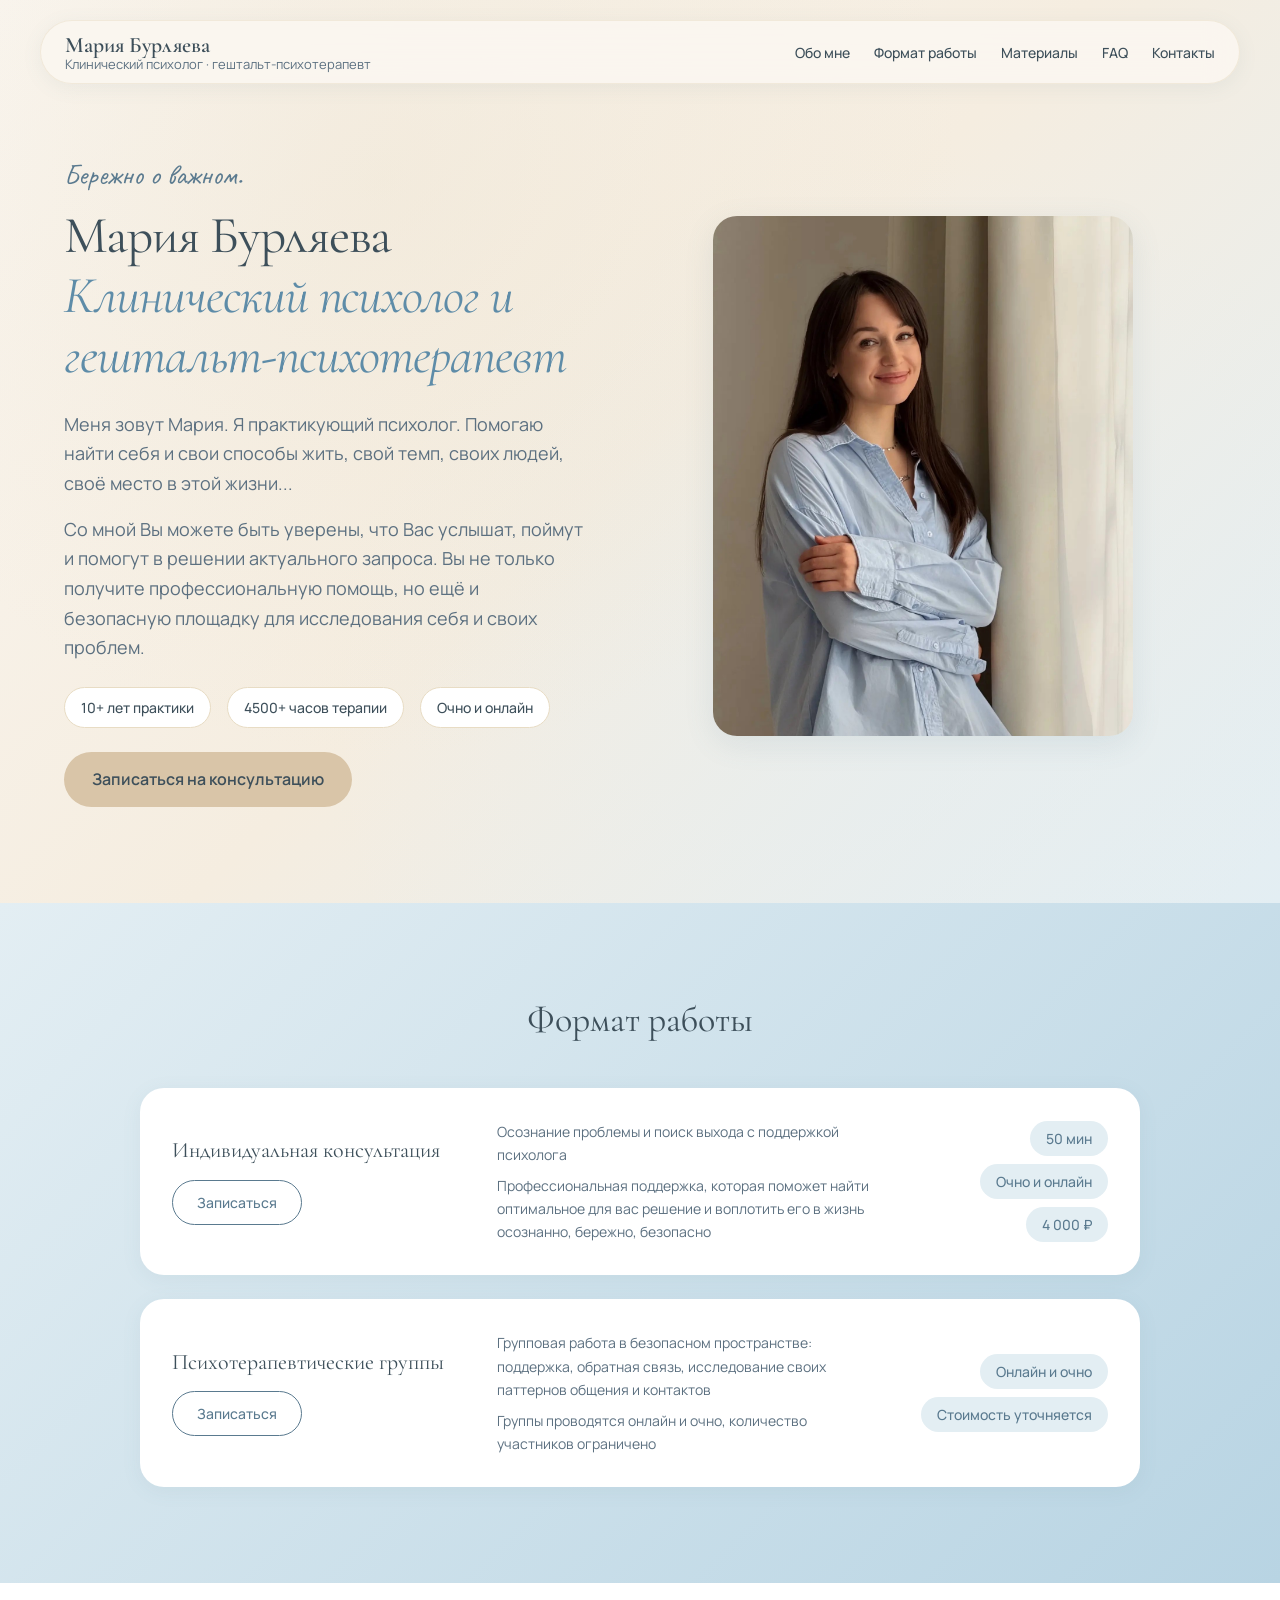
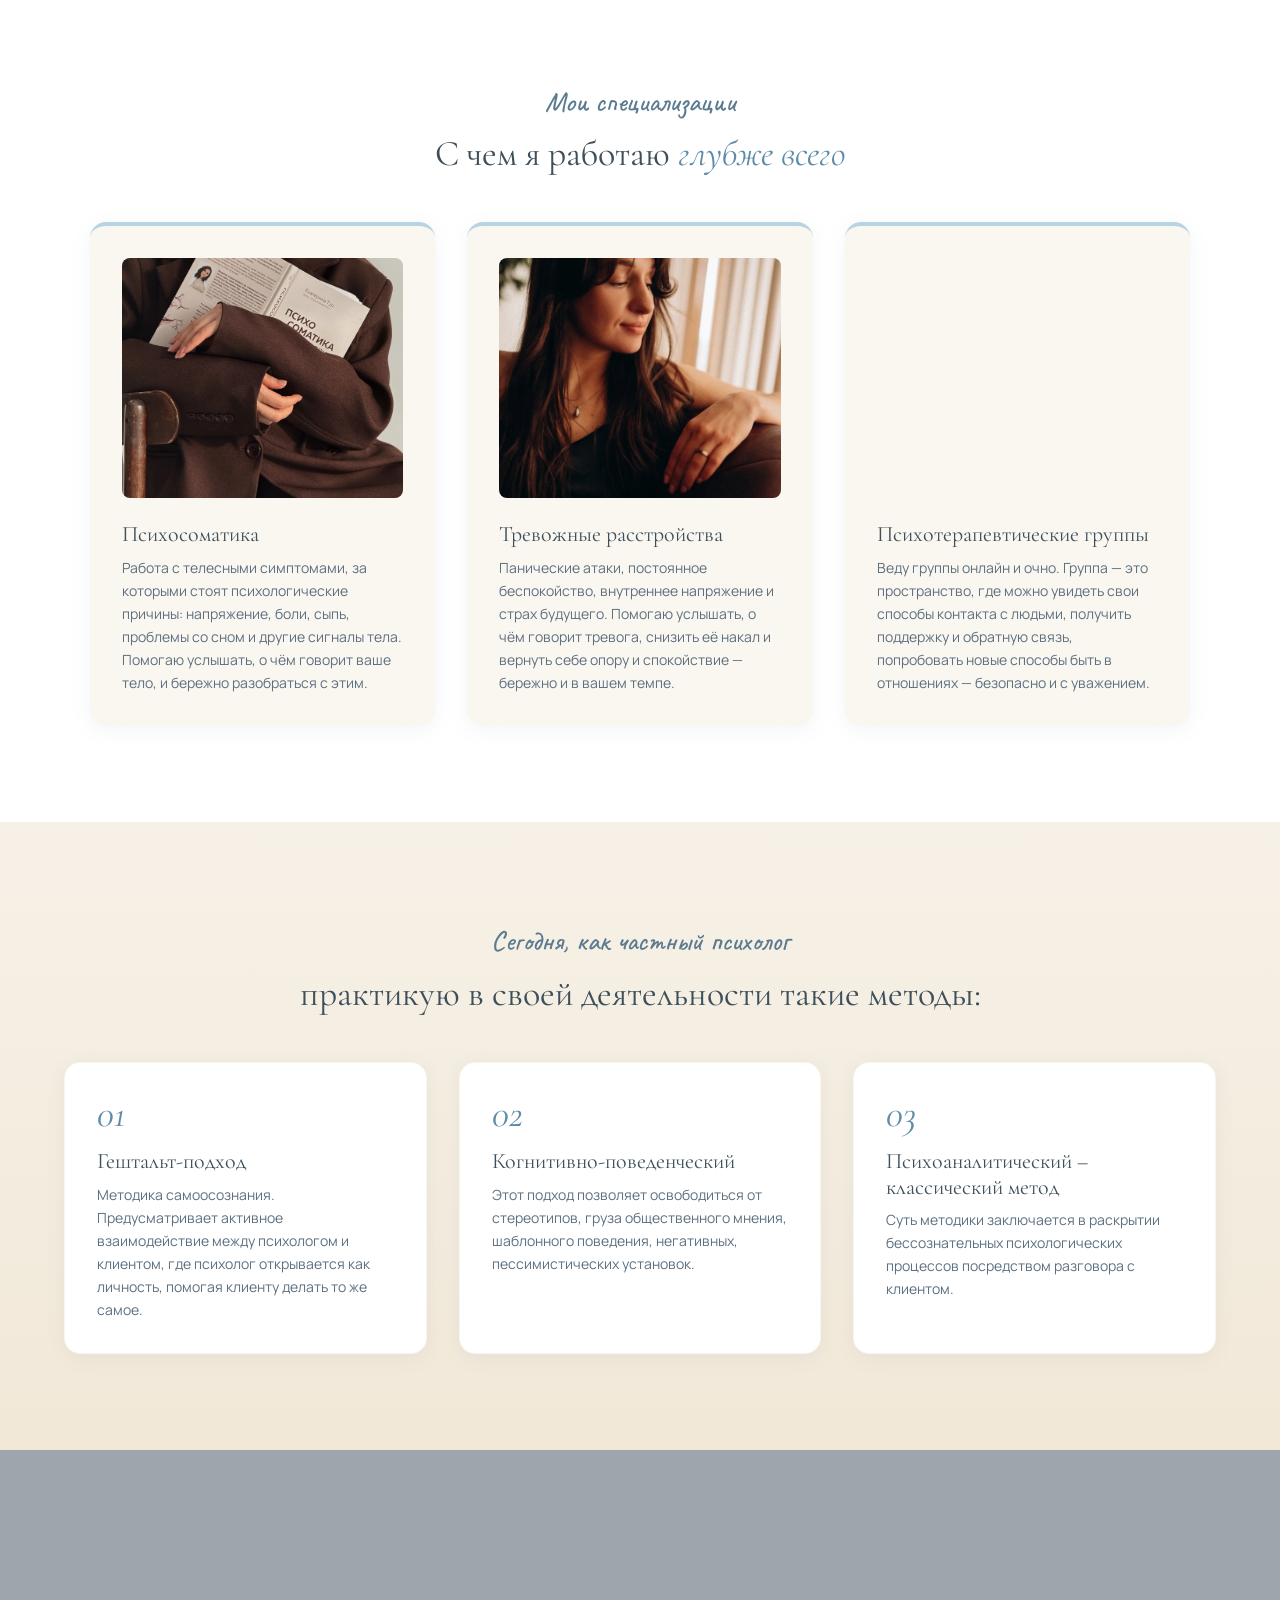
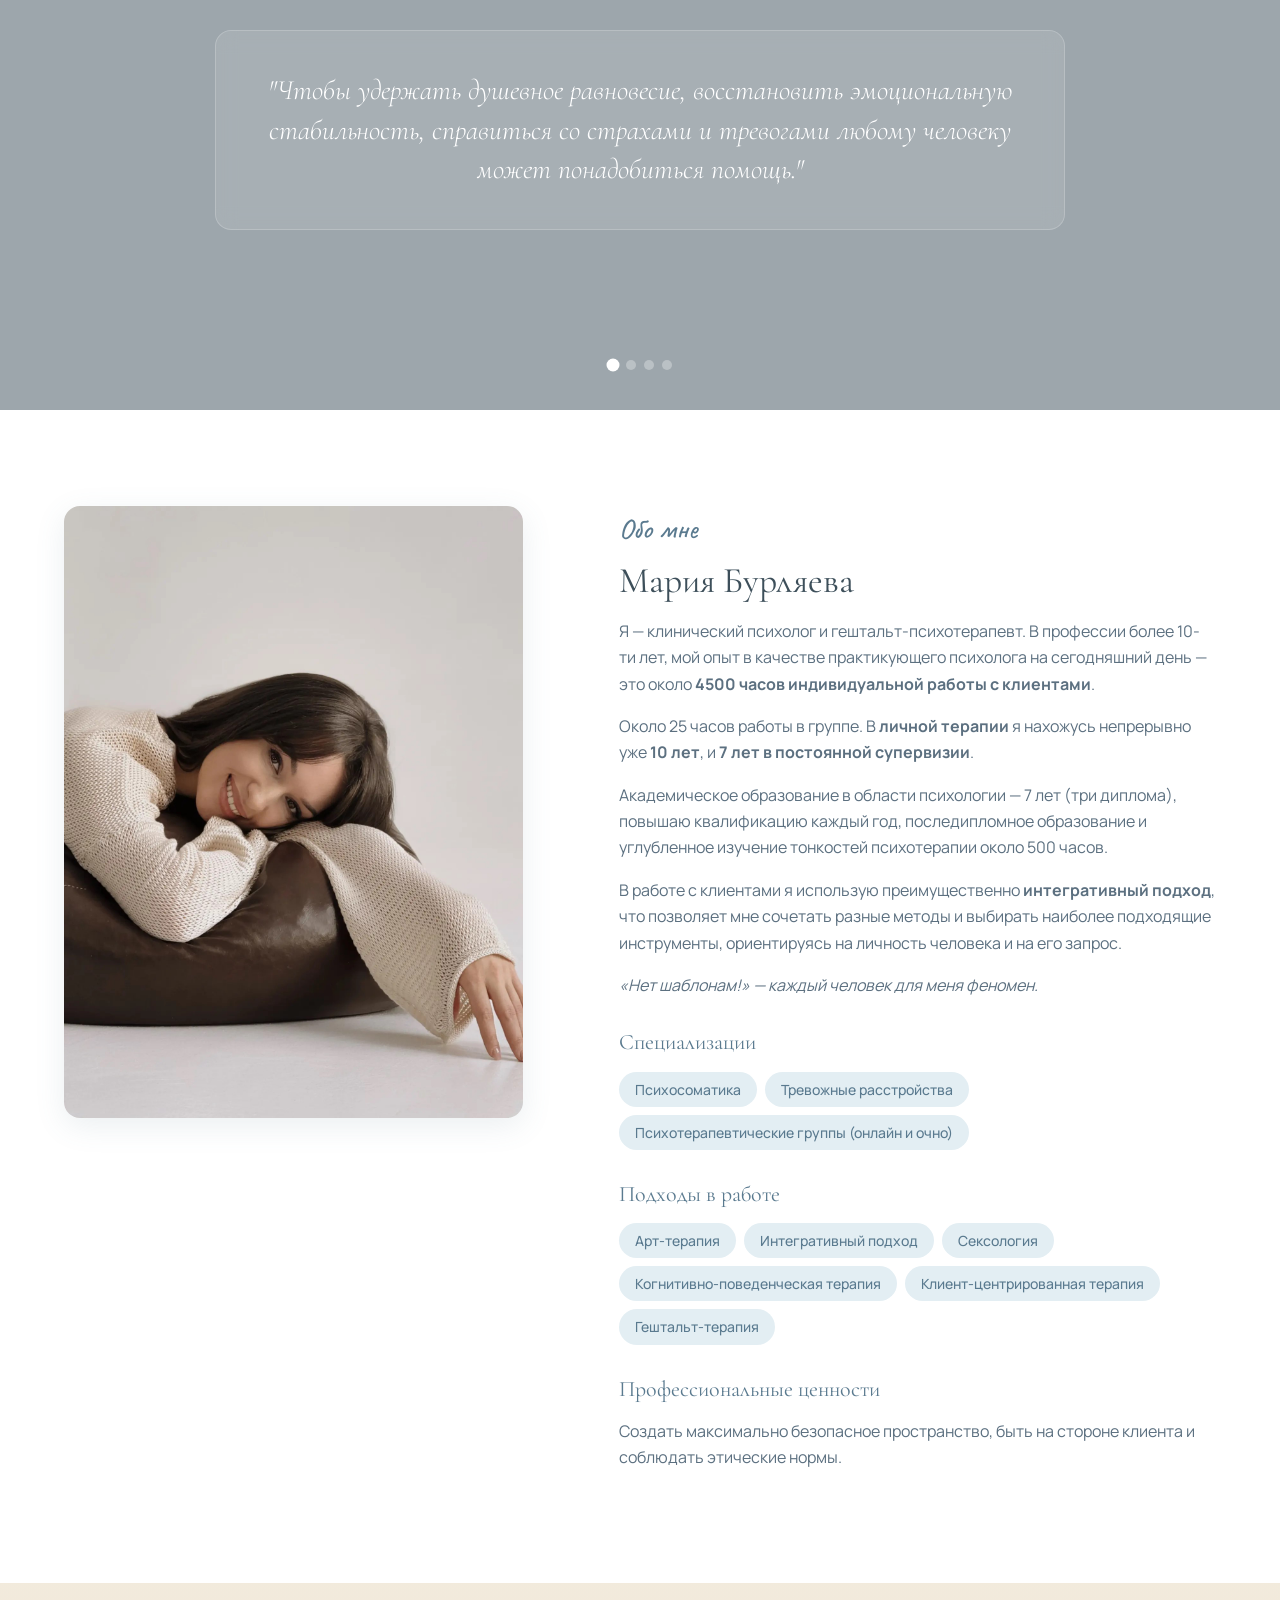
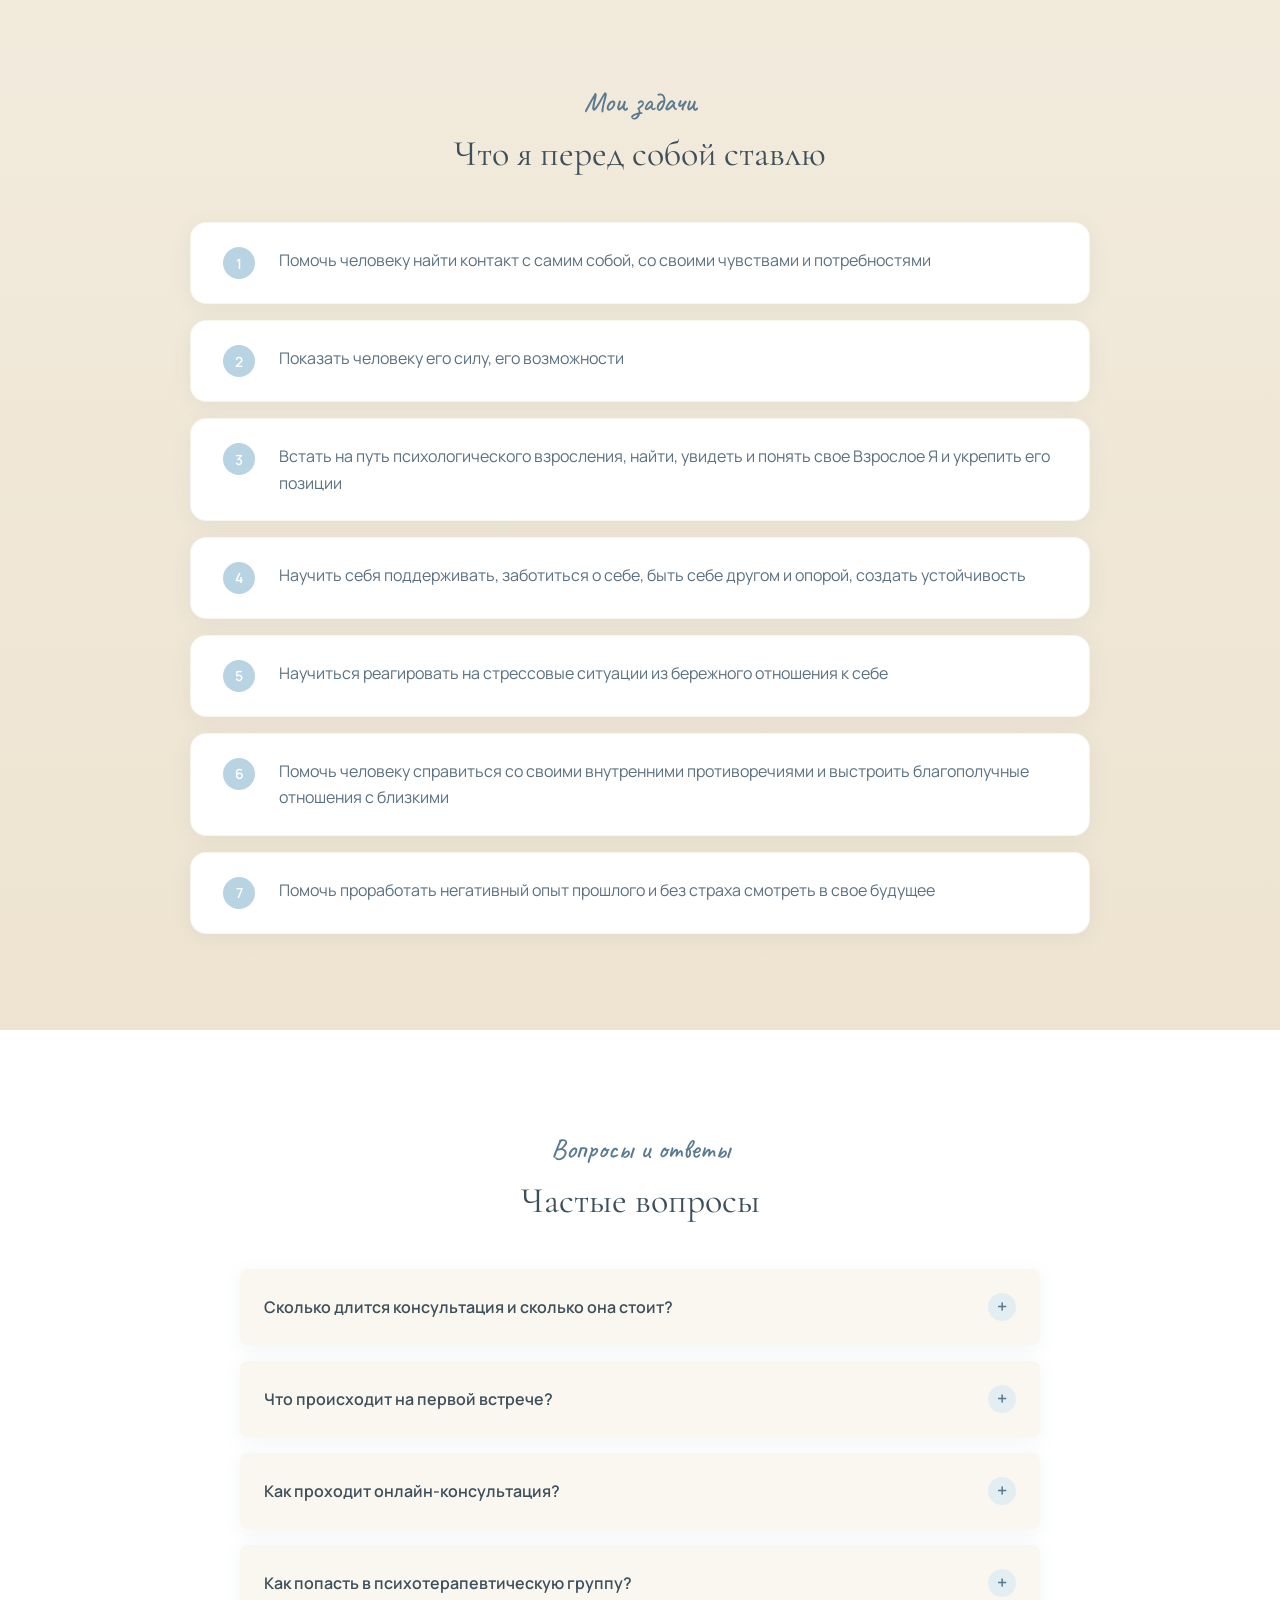
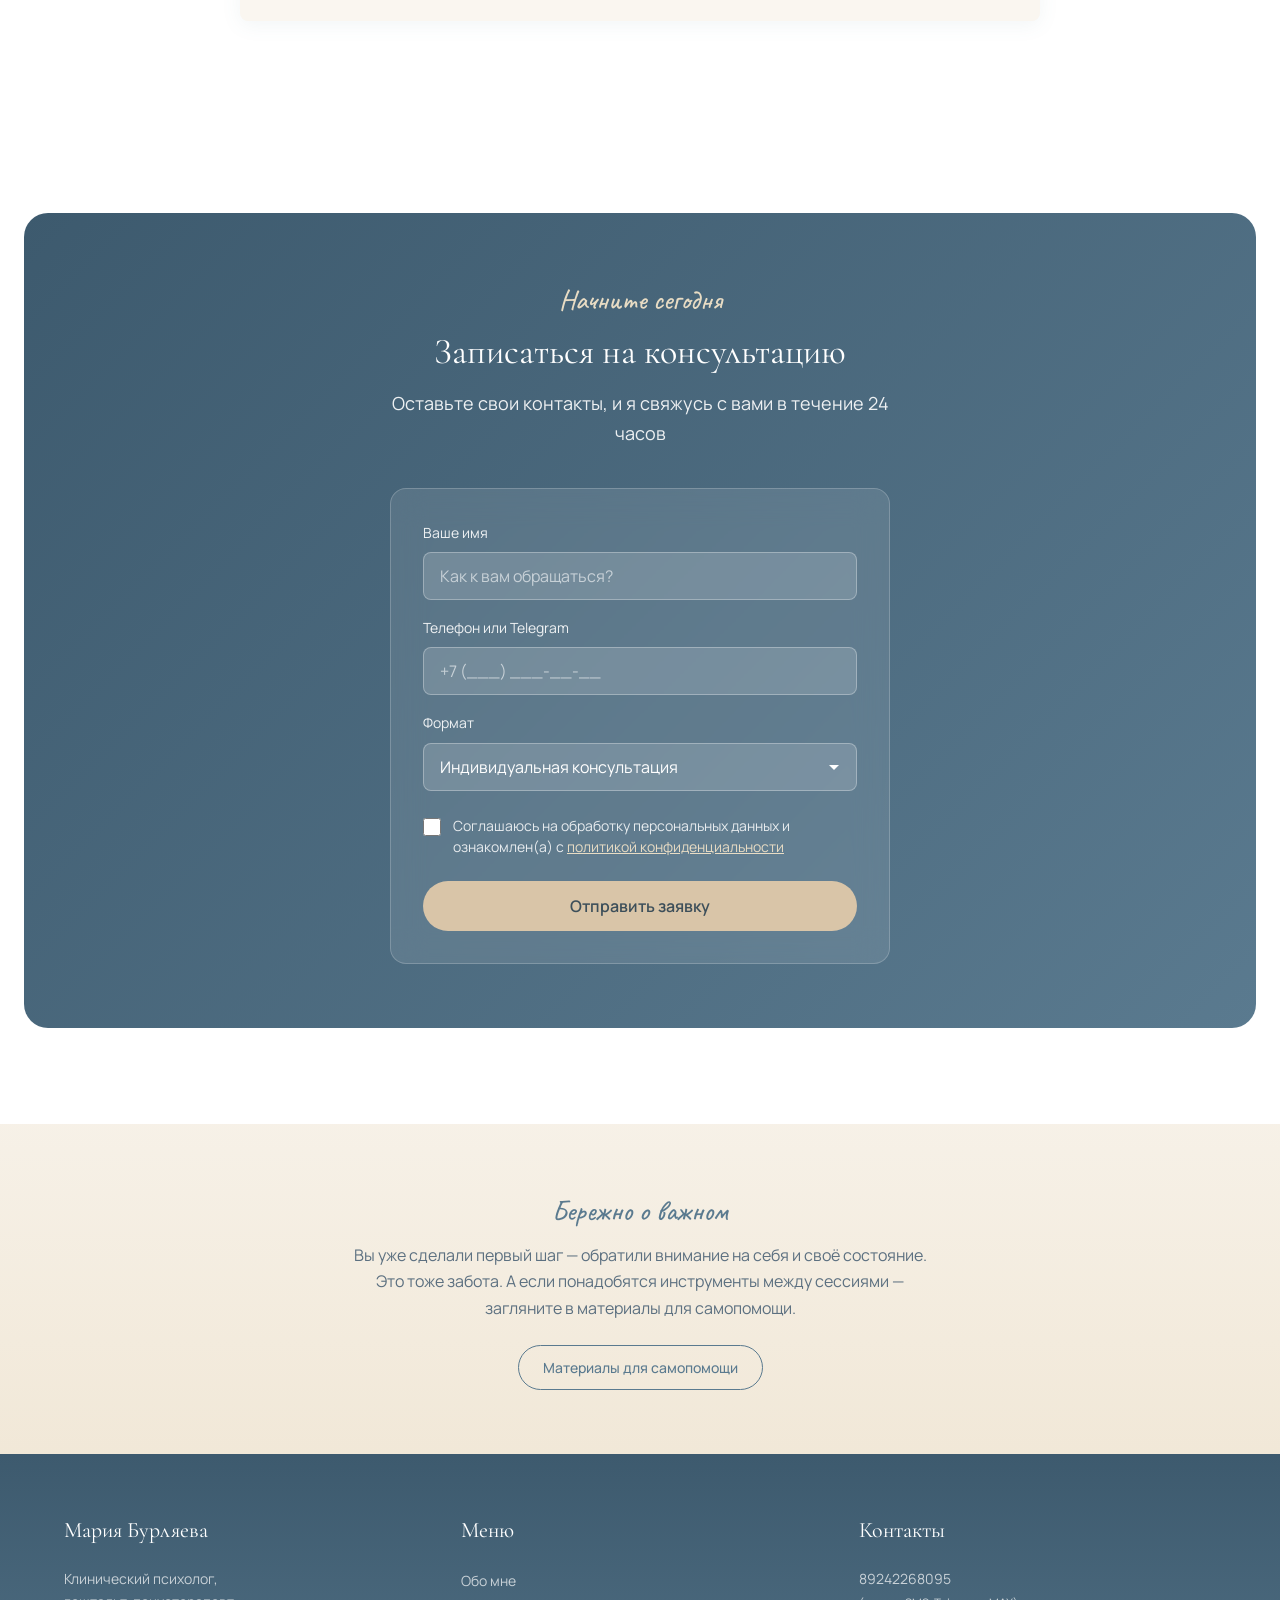
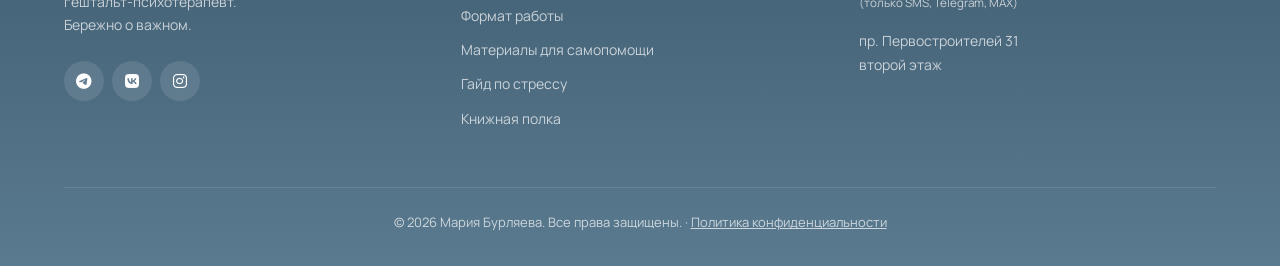
==== commit 672ba98c: "Add files via upload" ====
--- a/index.html
+++ b/index.html
@@ -4,7 +4,7 @@
     <meta charset="UTF-8">
     <meta name="viewport" content="width=device-width, initial-scale=1.0">
     <title>Мария Бурляева — Клинический психолог, гештальт-психотерапевт | Бережно о важном</title>
-    <meta name="description" content="Клинический психолог и гештальт-психотерапевт Мария Бурляева. 10+ лет опыта, 4500+ часов практики. Психосоматика, психотерапевтические группы. Очно и онлайн.">
+    <meta name="description" content="Клинический психолог и гештальт-психотерапевт Мария Бурляева. 10+ лет опыта, 4500+ часов практики. Психосоматика, тревожные расстройства, психотерапевтические группы. Очно и онлайн.">
     
     <meta name="color-scheme" content="light only">
     <meta name="supported-color-schemes" content="light">
@@ -13,20 +13,19 @@
     <link rel="icon" href="data:image/svg+xml,<svg xmlns='http://www.w3.org/2000/svg' viewBox='0 0 100 100'><circle cx='50' cy='50' r='48' fill='%23E3EEF3'/><path d='M10 62 Q 30 48 50 62 T 90 62' stroke='%235A7A8F' stroke-width='8' fill='none' stroke-linecap='round'/></svg>">
     <meta property="og:type" content="website">
     <meta property="og:title" content="Мария Бурляева — клинический психолог, гештальт-психотерапевт">
-    <meta property="og:description" content="Бережно о важном. Психосоматика, психотерапевтические группы. Очно в Комсомольске-на-Амуре и онлайн. Консультация 4 000 ₽.">
+    <meta property="og:description" content="Бережно о важном. Психосоматика, тревожные расстройства, психотерапевтические группы. Очно в Комсомольске-на-Амуре и онлайн. Консультация 4 000 ₽.">
     <!-- После публикации замените YOUR-DOMAIN на адрес GitHub Pages -->
     <meta property="og:image" content="https://YOUR-DOMAIN.github.io/assets/img/hero.jpg">
     <meta property="og:url" content="https://YOUR-DOMAIN.github.io/index.html">
     <link rel="canonical" href="https://YOUR-DOMAIN.github.io/index.html">
     
-    <!-- P2: микроразметка schema.org -->
     <script type="application/ld+json">
     {
       "@context": "https://schema.org",
       "@type": "Person",
       "name": "Мария Бурляева",
       "jobTitle": "Клинический психолог, гештальт-психотерапевт",
-      "description": "Частная практика: психосоматика, психотерапевтические группы, индивидуальная терапия. Очно в Комсомольске-на-Амуре и онлайн.",
+      "description": "Частная практика: психосоматика, тревожные расстройства, психотерапевтические группы, индивидуальная терапия. Очно в Комсомольске-на-Амуре и онлайн.",
       "telephone": "+7 924 226-80-95",
       "address": {
         "@type": "PostalAddress",
@@ -35,11 +34,11 @@
         "addressCountry": "RU"
       },
       "sameAs": [
+        "https://www.instagram.com/psyholog_maria_burlyaeva",
         "https://t.me/psyholog_Maria_Burlyaeva",
-        "https://vk.com/id70805044",
-        "https://www.b17.ru/burlyaeva/"
+        "https://vk.ru/id7080504"
       ],
-      "knowsAbout": ["Психосоматика", "Гештальт-терапия", "Когнитивно-поведенческая терапия", "Психотерапевтические группы"]
+      "knowsAbout": ["Психосоматика", "Тревожные расстройства", "Гештальт-терапия", "Когнитивно-поведенческая терапия", "Психотерапевтические группы"]
     }
     </script>
     
@@ -68,11 +67,10 @@
             <div class="fade-in">
                 <span class="hero-tagline">Бережно о важном.</span>
                 <h1>Мария Бурляева<br><span class="accent-italic">Клинический психолог и гештальт-психотерапевт</span></h1>
-                <p class="hero-subtitle">
-                    Специализируюсь на психосоматике и ведении психотерапевтических групп. 
-                    Помогаю найти внутреннюю опору, наладить отношения с собой и близкими, 
-                    выйти из кризиса и начать жить полной жизнью.
-                </p>
+                <div class="hero-greeting">
+                    <p>Меня зовут Мария. Я практикующий психолог. Помогаю найти себя и свои способы жить, свой темп, своих людей, своё место в этой жизни...</p>
+                    <p>Со мной Вы можете быть уверены, что Вас услышат, поймут и помогут в решении актуального запроса. Вы не только получите профессиональную помощь, но ещё и безопасную площадку для исследования себя и своих проблем.</p>
+                </div>
                 <div class="hero-badges">
                     <span class="badge">10+ лет практики</span>
                     <span class="badge">4500+ часов терапии</span>
@@ -102,7 +100,7 @@
                     <p>Профессиональная поддержка, которая поможет найти оптимальное для вас решение и воплотить его в жизнь осознанно, бережно, безопасно</p>
                 </div>
                 <div class="format-meta">
-                    <span class="meta-tag">55–60 мин</span>
+                    <span class="meta-tag">50 мин</span>
                     <span class="meta-tag">Очно и онлайн</span>
                     <span class="meta-tag">4 000 ₽</span>
                 </div>
@@ -136,6 +134,11 @@
                     <img src="assets/img/hug-book.jpg" alt="Книга о психосоматике в бережных объятиях" loading="lazy" decoding="async">
                     <h3>Психосоматика</h3>
                     <p>Работа с телесными симптомами, за которыми стоят психологические причины: напряжение, боли, сыпь, проблемы со сном и другие сигналы тела. Помогаю услышать, о чём говорит ваше тело, и бережно разобраться с этим.</p>
+                </div>
+                <div class="spec-card fade-in">
+                    <img src="assets/img/calm.jpg" alt="Спокойствие и контакт с собой" loading="lazy" decoding="async">
+                    <h3>Тревожные расстройства</h3>
+                    <p>Панические атаки, постоянное беспокойство, внутреннее напряжение и страх будущего. Помогаю услышать, о чём говорит тревога, снизить её накал и вернуть себе опору и спокойствие — бережно и в вашем темпе.</p>
                 </div>
                 <div class="spec-card fade-in">
                     <img src="assets/img/mac-cards.jpg" alt="Метафорические ассоциативные карты в работе" loading="lazy" decoding="async">
@@ -166,16 +169,6 @@
                 </div>
                 <div class="method-card fade-in">
                     <span class="method-number">03</span>
-                    <h3 class="method-title">Метод системной семейной терапии</h3>
-                    <p class="method-description">Методика, при которой мы работаем со всеми членами семьи, чтобы улучшить их взаимоотношения и межличностные связи, семейное равновесие, достичь душевного спокойствия.</p>
-                </div>
-                <div class="method-card fade-in">
-                    <span class="method-number">04</span>
-                    <h3 class="method-title">Транзактный анализ</h3>
-                    <p class="method-description">Методика основана на положении о том, что каждый человек способен принимать самостоятельные решения, доверять себе и окружающим, размышлять, анализировать свое поведение.</p>
-                </div>
-                <div class="method-card fade-in">
-                    <span class="method-number">05</span>
                     <h3 class="method-title">Психоаналитический – классический метод</h3>
                     <p class="method-description">Суть методики заключается в раскрытии бессознательных психологических процессов посредством разговора с клиентом.</p>
                 </div>
@@ -232,18 +225,18 @@
                     <h3>Специализации</h3>
                     <div class="approach-tags">
                         <span class="approach-tag">Психосоматика</span>
+                        <span class="approach-tag">Тревожные расстройства</span>
                         <span class="approach-tag">Психотерапевтические группы (онлайн и очно)</span>
                     </div>
 
                     <h3>Подходы в работе</h3>
                     <div class="approach-tags">
+                        <span class="approach-tag">Арт-терапия</span>
+                        <span class="approach-tag">Интегративный подход</span>
+                        <span class="approach-tag">Сексология</span>
+                        <span class="approach-tag">Когнитивно-поведенческая терапия</span>
+                        <span class="approach-tag">Клиент-центрированная терапия</span>
                         <span class="approach-tag">Гештальт-терапия</span>
-                        <span class="approach-tag">КПТ</span>
-                        <span class="approach-tag">Системная семейная терапия</span>
-                        <span class="approach-tag">Транзактный анализ</span>
-                        <span class="approach-tag">Психоанализ</span>
-                        <span class="approach-tag">Арт-терапия</span>
-                        <span class="approach-tag">Клиент-центрированная терапия</span>
                     </div>
 
                     <h3>Профессиональные ценности</h3>
@@ -280,7 +273,7 @@
             <div class="faq-container">
                 <div class="faq-item fade-in">
                     <button type="button" class="faq-question" aria-expanded="false" aria-controls="faq-1">Сколько длится консультация и сколько она стоит?<span class="faq-icon" aria-hidden="true">+</span></button>
-                    <div class="faq-answer" id="faq-1">Стандартная сессия длится 55–60 минут и стоит 4 000 ₽ — одинаково для очного и онлайн-формата. Рекомендуемая частота — 1–2 раза в неделю.</div>
+                    <div class="faq-answer" id="faq-1">Стандартная сессия длится 50 минут и стоит 4 000 ₽ — одинаково для очного и онлайн-формата. Рекомендуемая частота — 1–2 раза в неделю.</div>
                 </div>
                 <div class="faq-item fade-in">
                     <button type="button" class="faq-question" aria-expanded="false" aria-controls="faq-2">Что происходит на первой встрече?<span class="faq-icon" aria-hidden="true">+</span></button>
@@ -307,11 +300,11 @@
             <form class="contact-form" id="contactForm">
                 <div class="form-group">
                     <label for="name">Ваше имя</label>
-                    <input type="text" id="name" name="name" placeholder="Как к вам обращаться?" required>
+                    <input type="text" id="name" name="name" placeholder="Как к вам обращаться?" autocomplete="name" required>
                 </div>
                 <div class="form-group">
                     <label for="phone">Телефон или Telegram</label>
-                    <input type="text" id="phone" name="phone" placeholder="+7 (___) ___-__-__" required>
+                    <input type="text" id="phone" name="phone" placeholder="+7 (___) ___-__-__" autocomplete="tel" required>
                 </div>
                 <div class="form-group">
                     <label for="service">Формат</label>
@@ -331,7 +324,6 @@
         </div>
     </section>
 
-    <!-- P1: светлая секция-прощание между тёмной формой и футером -->
     <section class="farewell sand-ripples">
         <div class="container farewell-inner fade-in">
             <span class="handwritten">Бережно о важном</span>
@@ -348,9 +340,8 @@
                     <p>Клинический психолог,<br>гештальт-психотерапевт.<br>Бережно о важном.</p>
                     <div class="footer-social">
                         <a href="https://t.me/psyholog_Maria_Burlyaeva" target="_blank" rel="noopener" aria-label="Telegram"><i class="fab fa-telegram-plane"></i></a>
-                        <a href="https://vk.com/id70805044" target="_blank" rel="noopener" aria-label="VK"><i class="fab fa-vk"></i></a>
-                        <!-- Замените # на ссылку вашего профиля MAX, когда он появится -->
-                        <a href="#" aria-label="MAX"><span class="max-label">MAX</span></a>
+                        <a href="https://vk.ru/id7080504" target="_blank" rel="noopener" aria-label="ВКонтакте"><i class="fab fa-vk"></i></a>
+                        <a href="https://www.instagram.com/psyholog_maria_burlyaeva" target="_blank" rel="noopener" aria-label="Instagram"><i class="fab fa-instagram"></i></a>
                     </div>
                 </div>
                 <div class="footer-col">
@@ -417,7 +408,6 @@
         setInterval(() => showQuote((currentQuote + 1) % quotes.length), 5000);
         dots.forEach((dot, index) => dot.addEventListener('click', () => showQuote(index)));
 
-        // P2: фоновое видео играет только пока секция на экране
         const ocean = document.getElementById('oceanVideo');
         if (ocean) {
             const videoObserver = new IntersectionObserver((entries) => {
--- a/styles.css
+++ b/styles.css
@@ -1,14 +1,9 @@
 /* ============================================================
    ДИЗАЙН-СИСТЕМА «МОРСКОЙ БРИЗ» · styles.css
-   Единый файл стилей для index.html, materials.html, privacy.html
-   Типографика: 7 ролей · Отступы: шкала 8pt · P0-фиксы встроены
+   Единый файл для index.html, materials.html, privacy.html
    ============================================================ */
 
-/* ------------------------------------------------------------
-   1. ТОКЕНЫ
-   ------------------------------------------------------------ */
 :root {
-    /* Цвет */
     --sand-lightest: #FAF6F0;
     --sand-light: #F5EDE0;
     --sand: #E8DCC4;
@@ -16,33 +11,30 @@
     --sand-dark: #C4B08F;
     --blue-light: #E3EEF3;
     --blue: #B8D4E3;
-    --blue-medium: #5E8CA8;   /* P0: контраст ≥3:1 для крупного текста */
+    --blue-medium: #5E8CA8;
     --blue-dark: #5A7A8F;
     --blue-deep: #3D5A6E;
     --white: #FFFFFF;
     --text-dark: #3D4F5A;
-    --text-light: #5C7080;    /* P0: контраст ≥4.5:1 для мелкого текста */
-
-    /* Шрифты */
+    --text-light: #5C7080;
+
     --font-heading: 'Cormorant Garamond', serif;
     --font-body: 'Manrope', sans-serif;
     --font-hand: 'Caveat', cursive;
 
-    /* Типографическая шкала — 7 ролей */
-    --fs-display: clamp(2.375rem, 4.5vw, 3.25rem);   /* H1 */
-    --fs-h2: clamp(1.75rem, 3vw, 2.25rem);           /* H2 */
-    --fs-h3: 1.375rem;                               /* H3, заголовки карточек */
-    --fs-quote: clamp(1.375rem, 2.2vw, 1.75rem);     /* цитаты */
-    --fs-lead: 1.125rem;                             /* вводные */
-    --fs-body: 1rem;                                 /* основной текст */
-    --fs-small: 0.875rem;                            /* списки, мета, кнопки sm */
-    --fs-caption: 0.8125rem;                         /* сноски, лицензии */
-    --fs-hand: clamp(1.5rem, 2.5vw, 1.75rem);        /* рукописные акценты */
-    --fs-num: clamp(2rem, 3vw, 2.5rem);              /* номера 01–05, I–V */
+    --fs-display: clamp(2.375rem, 4.5vw, 3.25rem);
+    --fs-h2: clamp(1.75rem, 3vw, 2.25rem);
+    --fs-h3: 1.375rem;
+    --fs-quote: clamp(1.375rem, 2.2vw, 1.75rem);
+    --fs-lead: 1.125rem;
+    --fs-body: 1rem;
+    --fs-small: 0.875rem;
+    --fs-caption: 0.8125rem;
+    --fs-hand: clamp(1.5rem, 2.5vw, 1.75rem);
+    --fs-num: clamp(2rem, 3vw, 2.5rem);
     --lh-head: 1.15;
     --lh-body: 1.65;
 
-    /* Шкала отступов (8pt) */
     --sp-1: 8px;
     --sp-2: 16px;
     --sp-3: 24px;
@@ -51,12 +43,11 @@
     --sp-6: 48px;
     --sp-7: 64px;
     --sp-8: 96px;
-    --section-y: var(--sp-8);      /* вертикаль секций */
-    --header-mb: var(--sp-6);      /* заголовок → контент */
-    --card-pad: var(--sp-4);       /* паддинг карточек */
-    --gap: var(--sp-4);            /* гэпы сеток */
-
-    /* Форма */
+    --section-y: var(--sp-8);
+    --header-mb: var(--sp-6);
+    --card-pad: var(--sp-4);
+    --gap: var(--sp-4);
+
     --radius-sm: 8px;
     --radius-md: 16px;
     --radius-lg: 24px;
@@ -65,9 +56,6 @@
     --transition: 0.3s cubic-bezier(0.4, 0, 0.2, 1);
 }
 
-/* ------------------------------------------------------------
-   2. БАЗА + защита от тёмной темы системы
-   ------------------------------------------------------------ */
 html, body { color-scheme: light; }
 @media (prefers-color-scheme: dark) {
     html, body { color-scheme: light; }
@@ -118,9 +106,7 @@
     margin: 0 auto var(--header-mb);
 }
 
-/* ------------------------------------------------------------
-   3. ПЕСОЧНАЯ ТЕКСТУРА
-   ------------------------------------------------------------ */
+/* Песочная текстура */
 .sand-ripples,
 .sand-ripples-dense { position: relative; background-color: var(--sand); }
 .sand-ripples::before,
@@ -153,9 +139,7 @@
 .sand-ripples > *,
 .sand-ripples-dense > * { position: relative; z-index: 2; }
 
-/* ------------------------------------------------------------
-   4. КНОПКИ — два размера
-   ------------------------------------------------------------ */
+/* Кнопки */
 .btn-hero, .btn-download, .btn-cta, .btn-coral,
 .btn-outline, .btn-who, .btn-test {
     display: inline-flex;
@@ -187,11 +171,9 @@
 .btn-who:hover { background: var(--blue-dark); color: var(--white); }
 .btn-test { background: var(--sand-medium); color: var(--text-dark); }
 .btn-test:hover { background: var(--sand-dark); transform: translateY(-2px); }
-/* P0: честная заглушка, пока ссылка на тест не готова */
 .btn-test:disabled { opacity: 0.55; cursor: not-allowed; }
 .btn-test:disabled:hover { transform: none; background: var(--sand-medium); }
 
-/* P0: видимый фокус с клавиатуры */
 .btn-hero:focus-visible, .btn-outline:focus-visible, .btn-coral:focus-visible,
 .btn-test:focus-visible, .btn-download:focus-visible, .btn-who:focus-visible,
 .btn-cta:focus-visible, .quote-dot:focus-visible,
@@ -201,9 +183,7 @@
     outline-offset: 2px;
 }
 
-/* ------------------------------------------------------------
-   5. НАВИГАЦИЯ
-   ------------------------------------------------------------ */
+/* Навигация */
 .navbar {
     position: fixed; top: 20px; left: 50%; transform: translateX(-50%);
     width: calc(100% - 40px); max-width: 1200px;
@@ -220,7 +200,6 @@
 .nav-links a:hover, .nav-links a.active { color: var(--blue-dark); }
 .nav-burger { display: none; background: none; border: none; cursor: pointer; }
 .nav-burger span { display: block; width: 24px; height: 2px; background: var(--text-dark); margin: 5px 0; }
-/* P0: мобильное меню — раньше класс .active не имел стилей */
 .nav-links.active {
     display: flex;
     flex-direction: column;
@@ -235,9 +214,7 @@
     gap: var(--sp-2);
 }
 
-/* ------------------------------------------------------------
-   6. ГЛАВНАЯ: HERO
-   ------------------------------------------------------------ */
+/* Hero */
 .hero {
     padding-top: calc(var(--section-y) + 56px);
     padding-bottom: var(--section-y);
@@ -252,9 +229,11 @@
     pointer-events: none;
 }
 .hero-grid { display: grid; grid-template-columns: 1.1fr 1fr; gap: var(--sp-8); align-items: center; position: relative; z-index: 1; }
-/* P0: span должен быть блоком, иначе margin не работает */
 .hero-tagline { display: block; font-family: var(--font-hand); font-size: var(--fs-hand); color: var(--blue-dark); margin-bottom: var(--sp-1); }
 .hero-subtitle { font-size: var(--fs-lead); line-height: var(--lh-body); color: var(--text-light); margin: var(--sp-2) 0 var(--sp-3); max-width: 480px; }
+.hero-greeting { margin-top: var(--sp-3); max-width: 520px; }
+.hero-greeting p { font-size: var(--fs-lead); line-height: var(--lh-body); color: var(--text-light); }
+.hero-greeting p + p { margin-top: var(--sp-2); }
 .hero-badges { display: flex; gap: var(--sp-2); margin: var(--sp-3) 0; flex-wrap: wrap; }
 .badge {
     background: var(--white); padding: var(--sp-1) var(--sp-2); border-radius: 50px;
@@ -262,9 +241,7 @@
 }
 .hero-image { width: 100%; max-width: 420px; height: 520px; object-fit: cover; object-position: center 20%; border-radius: var(--radius-lg); box-shadow: var(--shadow-medium); }
 
-/* ------------------------------------------------------------
-   7. ГЛАВНАЯ: ФОРМАТ РАБОТЫ
-   ------------------------------------------------------------ */
+/* Формат работы */
 .formats-section { background: linear-gradient(135deg, var(--blue-light) 0%, var(--blue) 100%); }
 .formats-container { max-width: 1000px; margin: 0 auto; }
 .formats-header { text-align: center; margin-bottom: var(--header-mb); }
@@ -284,11 +261,9 @@
 .format-meta { display: flex; flex-direction: column; gap: var(--sp-1); align-items: flex-end; }
 .meta-tag { background: var(--blue-light); padding: 6px var(--sp-2); border-radius: 50px; font-size: var(--fs-small); color: var(--blue-dark); font-weight: 500; }
 
-/* ------------------------------------------------------------
-   8. ГЛАВНАЯ: СПЕЦИАЛИЗАЦИИ
-   ------------------------------------------------------------ */
+/* Специализации */
 .spec-section { background: var(--white); }
-.spec-grid { display: grid; grid-template-columns: repeat(auto-fit, minmax(320px, 1fr)); gap: var(--gap); max-width: 900px; margin: 0 auto; }
+.spec-grid { display: grid; grid-template-columns: repeat(auto-fit, minmax(320px, 1fr)); gap: var(--gap); max-width: 1100px; margin: 0 auto; }
 .spec-card {
     background: var(--sand-lightest); border-radius: var(--radius-md); padding: var(--card-pad);
     box-shadow: var(--shadow-soft); border-top: 4px solid var(--blue); transition: all var(--transition);
@@ -297,25 +272,30 @@
 .spec-card img { width: 100%; height: 240px; object-fit: cover; object-position: center 30%; border-radius: var(--radius-sm); margin-bottom: var(--sp-3); display: block; }
 .spec-card p { color: var(--text-light); font-size: var(--fs-small); line-height: var(--lh-body); }
 
-/* ------------------------------------------------------------
-   9. ГЛАВНАЯ: МЕТОДЫ
-   ------------------------------------------------------------ */
+/* Методы */
 .methods-header { text-align: center; max-width: 700px; margin: 0 auto var(--header-mb); }
 .methods-grid { display: grid; grid-template-columns: repeat(auto-fit, minmax(300px, 1fr)); gap: var(--gap); }
 .method-card {
-    background: rgba(255, 255, 255, 0.9); backdrop-filter: blur(8px); border-radius: var(--radius-md);
+    background: var(--white); border-radius: var(--radius-md);
     padding: var(--card-pad); box-shadow: var(--shadow-soft); transition: all var(--transition);
     border: 1px solid rgba(232, 220, 196, 0.3);
     display: flex; flex-direction: column; align-items: flex-start;
 }
-.method-card:hover { transform: translateY(-6px); box-shadow: var(--shadow-medium); background: rgba(255, 255, 255, 0.98); }
-.method-number { font-family: var(--font-hand); font-size: var(--fs-num); color: var(--sand-medium); line-height: 1; margin-bottom: var(--sp-2); display: block; }
+.method-card:hover { transform: translateY(-6px); box-shadow: var(--shadow-medium); background: var(--white); }
+.method-number {
+    font-family: var(--font-heading);
+    font-style: italic;
+    font-weight: 400;
+    font-size: var(--fs-num);
+    color: var(--blue-medium);
+    line-height: 1;
+    margin-bottom: var(--sp-2);
+    display: block;
+}
 .method-title { margin-bottom: var(--sp-1); }
 .method-description { color: var(--text-light); font-size: var(--fs-small); line-height: var(--lh-body); width: 100%; }
 
-/* ------------------------------------------------------------
-   10. ГЛАВНАЯ: ЦИТАТЫ НА ВИДЕО
-   ------------------------------------------------------------ */
+/* Цитаты на видео */
 .principles-section {
     padding: var(--section-y) 0; min-height: 560px; overflow: hidden;
     display: flex; align-items: center; justify-content: center;
@@ -340,23 +320,19 @@
 .quote-dot { width: 10px; height: 10px; border-radius: 50%; background: rgba(255, 255, 255, 0.3); cursor: pointer; transition: all var(--transition); border: none; }
 .quote-dot.active { background: var(--white); transform: scale(1.3); }
 
-/* ------------------------------------------------------------
-   11. ГЛАВНАЯ: ОБО МНЕ
-   ------------------------------------------------------------ */
+/* Обо мне */
 .about-section { background: var(--white); }
 .about-grid { display: grid; grid-template-columns: 1fr 1.3fr; gap: var(--sp-8); align-items: start; }
-.about-image { width: 100%; border-radius: var(--radius-md); box-shadow: var(--shadow-medium); display: block; }
+.about-image { width: 100%; aspect-ratio: 3 / 4; object-fit: cover; border-radius: var(--radius-md); box-shadow: var(--shadow-medium); display: block; }
 .about-text h3 { margin-top: var(--sp-4); margin-bottom: var(--sp-2); color: var(--blue-dark); }
 .about-text p { margin-bottom: var(--sp-2); color: var(--text-light); line-height: var(--lh-body); }
 .approach-tags { display: flex; flex-wrap: wrap; gap: var(--sp-1); margin-top: var(--sp-2); }
 .approach-tag { background: var(--blue-light); padding: 6px var(--sp-2); border-radius: 50px; font-size: var(--fs-small); color: var(--blue-dark); font-weight: 500; }
 
-/* ------------------------------------------------------------
-   12. ГЛАВНАЯ: ЗАДАЧИ
-   ------------------------------------------------------------ */
+/* Задачи */
 .tasks-list { max-width: 900px; margin: 0 auto; display: flex; flex-direction: column; gap: var(--sp-2); }
 .task-item {
-    background: rgba(255, 255, 255, 0.95); backdrop-filter: blur(8px);
+    background: var(--white);
     padding: var(--sp-3) var(--card-pad); border-radius: var(--radius-md);
     box-shadow: var(--shadow-soft); display: flex; gap: var(--sp-3); align-items: flex-start;
     transition: all var(--transition); border: 1px solid rgba(232, 220, 196, 0.3);
@@ -369,9 +345,7 @@
 }
 .task-content { color: var(--text-light); line-height: var(--lh-body); }
 
-/* ------------------------------------------------------------
-   13. ГЛАВНАЯ: FAQ (вопросы — кнопки, доступны с клавиатуры)
-   ------------------------------------------------------------ */
+/* FAQ */
 .faq-section { background: var(--white); }
 .faq-container { max-width: 800px; margin: 0 auto; }
 .faq-item { background: var(--sand-lightest); border-radius: var(--radius-sm); margin-bottom: var(--sp-2); overflow: hidden; box-shadow: var(--shadow-soft); }
@@ -382,7 +356,6 @@
     font-weight: 600; font-size: var(--fs-body); color: var(--text-dark);
     transition: background var(--transition);
 }
-/* P0: сброс нативных стилей button */
 button.faq-question {
     width: 100%;
     background: none;
@@ -401,69 +374,83 @@
 .faq-answer { max-height: 0; overflow: hidden; transition: max-height 0.4s ease-out, padding 0.3s; padding: 0 var(--sp-3); color: var(--text-light); font-size: var(--fs-small); line-height: var(--lh-body); }
 .faq-item.active .faq-answer { max-height: 400px; padding: 0 var(--sp-3) var(--sp-3); }
 
-/* ------------------------------------------------------------
-   14. ГЛАВНАЯ: ФОРМА ЗАПИСИ + согласие (152-ФЗ)
-   ------------------------------------------------------------ */
+/* ============================================================
+   ФОРМА ЗАПИСИ · единый ритм: шкала 8pt + подсетка 4px для полей
+   Секция 64/40 → подзаголовок 16 → форма 40 → паддинг 32
+   Группы 16 → label→поле 8 → согласие 24/24 → статус 16
+   ============================================================ */
 .contact-section {
     background: linear-gradient(135deg, var(--blue-deep) 0%, var(--blue-dark) 100%);
     color: var(--white); border-radius: var(--radius-lg); margin: 0 var(--sp-3);
     padding: var(--sp-7) var(--sp-5); text-align: center;
 }
 .contact-section h2 { color: var(--white); }
-.contact-subtitle { color: rgba(255, 255, 255, 0.9); font-size: var(--fs-lead); max-width: 500px; margin: var(--sp-2) auto var(--sp-5); line-height: var(--lh-body); }
+.contact-subtitle {
+    color: rgba(255, 255, 255, 0.9); font-size: var(--fs-lead);
+    max-width: 500px; margin: var(--sp-2) auto var(--sp-5); line-height: var(--lh-body);
+}
 .contact-form {
-    max-width: 500px; margin: 0 auto; background: rgba(255, 255, 255, 0.1); backdrop-filter: blur(16px);
-    padding: var(--card-pad); border-radius: var(--radius-md); border: 1px solid rgba(255, 255, 255, 0.2); text-align: left;
+    max-width: 500px; margin: 0 auto;
+    background: rgba(255, 255, 255, 0.1); backdrop-filter: blur(16px);
+    padding: var(--card-pad); border-radius: var(--radius-md);
+    border: 1px solid rgba(255, 255, 255, 0.2); text-align: left;
 }
 .form-group { margin-bottom: var(--sp-2); }
-.form-group label { display: block; margin-bottom: var(--sp-1); font-size: var(--fs-small); color: rgba(255, 255, 255, 0.9); }
-.form-group input, .form-group select {
-    width: 100%; padding: 12px var(--sp-2); border-radius: var(--radius-sm);
-    border: 1px solid rgba(255, 255, 255, 0.3); background: rgba(255, 255, 255, 0.15);
-    color: var(--white); font-family: var(--font-body); font-size: var(--fs-body);
+.form-group:last-of-type { margin-bottom: 0; }
+.form-group label {
+    display: block; margin-bottom: var(--sp-1);
+    font-size: var(--fs-small); color: rgba(255, 255, 255, 0.9);
+}
+.form-group input,
+.form-group select {
+    width: 100%;
+    padding: 12px var(--sp-2);              /* высота поля 48px — удобный tap-target */
+    border-radius: var(--radius-sm);
+    border: 1px solid rgba(255, 255, 255, 0.3);
+    background: rgba(255, 255, 255, 0.15);
+    color: var(--white);
+    font-family: var(--font-body); font-size: var(--fs-body);
     appearance: none; -webkit-appearance: none;
 }
 .form-group select {
     background-image: url("data:image/svg+xml,%3Csvg xmlns='http://www.w3.org/2000/svg' width='12' height='12' viewBox='0 0 12 12'%3E%3Cpath fill='%23ffffff' d='M6 9L1 4h10z'/%3E%3C/svg%3E");
-    background-repeat: no-repeat; background-position: right 16px center; padding-right: 40px; cursor: pointer;
+    background-repeat: no-repeat;
+    background-position: right var(--sp-2) center;   /* стрелка выровнена по паддингу */
+    padding-right: var(--sp-5);                       /* 40px = 16 + стрелка + воздух */
+    cursor: pointer;
 }
 .form-group select option { background: var(--white); color: var(--text-dark); padding: 12px; }
 .form-group input::placeholder { color: rgba(255, 255, 255, 0.6); }
-.form-group input:focus, .form-group select:focus { outline: none; border-color: var(--sand); background: rgba(255, 255, 255, 0.2); }
-/* P0: чекбокс согласия */
+.form-group input:focus,
+.form-group select:focus { outline: none; border-color: var(--sand); background: rgba(255, 255, 255, 0.2); }
 .consent {
-    display: flex;
-    gap: 10px;
-    align-items: flex-start;
-    margin-top: var(--sp-2);
-    font-size: var(--fs-caption);
-    line-height: 1.5;
-    color: rgba(255, 255, 255, 0.8);
-    text-align: left;
+    display: flex; gap: 12px; align-items: flex-start;
+    margin: var(--sp-3) 0;                            /* 24px сверху и снизу */
+    font-size: var(--fs-small); line-height: 1.5;
+    color: rgba(255, 255, 255, 0.85); text-align: left;
 }
 .consent input {
-    width: 18px; height: 18px; margin-top: 2px;
-    accent-color: var(--sand-medium);
-    flex-shrink: 0;
+    width: 18px; height: 18px; margin-top: 3px;       /* оптика по первой строке */
+    accent-color: var(--sand-medium); flex-shrink: 0;
 }
 .consent a { color: var(--sand); }
-/* P0: сообщение об отправке вместо alert() */
 .form-status {
     display: none;
     margin-top: var(--sp-2);
-    padding: 12px 16px;
+    padding: 12px var(--sp-2);
     border-radius: var(--radius-sm);
     background: rgba(255, 255, 255, 0.18);
     border: 1px solid rgba(255, 255, 255, 0.3);
-    font-size: var(--fs-small);
-    color: var(--white);
-    text-align: center;
+    font-size: var(--fs-small); color: var(--white); text-align: center;
 }
 .form-status.visible { display: block; }
 
-/* ------------------------------------------------------------
-   15. МАТЕРИАЛЫ: ПЕРВЫЙ БЛОК (ПОЛАРОИД)
-   ------------------------------------------------------------ */
+/* Секция-прощание */
+.farewell { padding: var(--sp-7) 0; }
+.farewell-inner { text-align: center; max-width: 640px; margin: 0 auto; }
+.farewell-inner .lead { margin: 0 auto var(--sp-3); }
+
+/* Полароид (materials) */
 .hero-v4 { padding: calc(var(--section-y) + 56px) 0 var(--section-y); }
 .hero-v4-grid { display: grid; grid-template-columns: 1fr 1.1fr; gap: var(--sp-8); align-items: center; }
 .hero-v4-text { margin-bottom: var(--sp-4); }
@@ -482,15 +469,12 @@
 .polaroid img { width: 100%; aspect-ratio: 3 / 4; object-fit: cover; object-position: center 30%; display: block; }
 .polaroid figcaption { font-family: var(--font-hand); font-size: var(--fs-hand); color: var(--text-light); text-align: center; margin-top: var(--sp-2); }
 
-/* ------------------------------------------------------------
-   16. МАТЕРИАЛЫ: ГАЙД (КНИЖНЫЕ ГЛАВЫ)
-   ------------------------------------------------------------ */
+/* Гайд */
 .guide-sticky { display: grid; grid-template-columns: 1fr 1.5fr; gap: var(--sp-8); align-items: start; }
 .guide-aside { position: sticky; top: 110px; }
 .guide-aside .lead { font-size: var(--fs-lead); margin: 0 0 var(--sp-3); }
 .chapters-sheet {
-    background: rgba(255, 255, 255, 0.92); backdrop-filter: blur(8px);
-    border-radius: var(--radius-lg); padding: var(--sp-1) var(--sp-5);
+    background: var(--white); border-radius: var(--radius-lg); padding: var(--sp-1) var(--sp-5);
     box-shadow: var(--shadow-soft); border: 1px solid rgba(232, 220, 196, 0.4);
 }
 .chapter { display: grid; grid-template-columns: 72px 1fr; gap: var(--sp-3); padding: var(--sp-4) 0; border-bottom: 1px solid rgba(90, 122, 143, 0.15); }
@@ -502,31 +486,29 @@
 .steps li { margin-bottom: 6px; }
 .steps li:last-child { margin-bottom: 0; }
 .guide-actions { text-align: center; margin-top: var(--sp-6); }
-/* P0: сноски всегда читаемы (без opacity) */
 .license-note { margin: var(--sp-6) auto 0; font-size: var(--fs-caption); color: var(--text-light); line-height: var(--lh-body); text-align: center; max-width: 800px; }
 
-/* ------------------------------------------------------------
-   17. МАТЕРИАЛЫ: ТЕСТЫ
-   ------------------------------------------------------------ */
+/* Тесты */
 .tests-section { background: linear-gradient(135deg, var(--blue-light) 0%, var(--blue) 100%); }
 .tests-grid { display: grid; grid-template-columns: repeat(auto-fit, minmax(300px, 1fr)); gap: var(--gap); max-width: 900px; margin: 0 auto var(--sp-5); }
 .test-card {
     background: var(--white); border-radius: var(--radius-md); padding: var(--card-pad);
-    box-shadow: var(--shadow-soft); text-align: center; transition: all var(--transition);
-    display: flex; flex-direction: column; align-items: center;
+    box-shadow: var(--shadow-soft); text-align: left; transition: all var(--transition);
+    display: flex; flex-direction: column; align-items: stretch;
 }
 .test-card:hover { transform: translateY(-6px); box-shadow: var(--shadow-medium); }
 .test-icon {
-    width: 56px; height: 56px; background: var(--blue-light); border-radius: 50%;
+    width: 44px; height: 44px; background: none;
     display: flex; align-items: center; justify-content: center;
-    font-size: var(--fs-lead); color: var(--blue-dark); margin-bottom: var(--sp-3);
-}
+    color: var(--blue-dark); margin-bottom: var(--sp-2);
+}
+.test-icon svg { width: 44px; height: 44px; display: block; }
+.test-card h3 { margin-bottom: var(--sp-1); }
 .test-card p { color: var(--text-light); font-size: var(--fs-small); line-height: var(--lh-body); margin-bottom: var(--sp-3); flex-grow: 1; }
+.test-card .btn-test { align-self: flex-start; }
 .test-disclaimer { max-width: 700px; margin: 0 auto; text-align: center; font-size: var(--fs-small); color: var(--text-dark); line-height: var(--lh-body); }
 
-/* ------------------------------------------------------------
-   18. МАТЕРИАЛЫ: КНИЖНАЯ ПОЛКА
-   ------------------------------------------------------------ */
+/* Книжная полка */
 .books-section { background: var(--white); }
 .books-grid { display: grid; grid-template-columns: repeat(auto-fit, minmax(260px, 1fr)); gap: var(--gap); max-width: 1000px; margin: 0 auto; }
 .book-card { background: var(--sand-lightest); border-radius: var(--radius-md); overflow: hidden; box-shadow: var(--shadow-soft); transition: all var(--transition); }
@@ -536,9 +518,7 @@
 .book-card h3 { font-size: var(--fs-body); font-family: var(--font-body); font-weight: 600; margin-bottom: var(--sp-1); }
 .book-card p { color: var(--text-light); font-size: var(--fs-small); line-height: var(--lh-body); }
 
-/* ------------------------------------------------------------
-   19. МАТЕРИАЛЫ: CTA
-   ------------------------------------------------------------ */
+/* CTA */
 .cta-section { background: var(--sand-lightest); }
 .cta-box {
     max-width: 800px; margin: 0 auto;
@@ -552,9 +532,7 @@
     border: 4px solid rgba(255, 255, 255, 0.35); display: block; margin: 0 auto var(--sp-3);
 }
 
-/* ------------------------------------------------------------
-   20. ФУТЕР
-   ------------------------------------------------------------ */
+/* Футер */
 footer { background: linear-gradient(180deg, var(--blue-deep) 0%, var(--blue-dark) 100%); color: rgba(255, 255, 255, 0.7); padding: var(--sp-7) 0 var(--sp-4); }
 .footer-grid { display: grid; grid-template-columns: repeat(3, 1fr); gap: var(--sp-5); margin-bottom: var(--sp-6); }
 .footer-col h4 { color: var(--white); font-family: var(--font-heading); font-size: var(--fs-h3); margin-bottom: var(--sp-3); }
@@ -570,26 +548,21 @@
     font-size: var(--fs-body); transition: all var(--transition);
 }
 .footer-social a:hover { background: var(--sand-medium); transform: translateY(-3px); }
-.footer-social .max-label { font-size: 0.625rem; font-weight: 700; letter-spacing: 0.03em; line-height: 1; font-family: var(--font-body); }
 .footer-bottom { border-top: 1px solid rgba(255, 255, 255, 0.1); padding-top: var(--sp-3); text-align: center; font-size: var(--fs-caption); }
 .footer-bottom a { color: rgba(255, 255, 255, 0.7); }
 .footer-bottom a:hover { color: var(--sand); }
 
-/* ------------------------------------------------------------
-   21. АНИМАЦИИ
-   ------------------------------------------------------------ */
+/* Анимации */
 .fade-in { opacity: 0; transform: translateY(30px); transition: opacity 0.8s ease-out, transform 0.8s ease-out; }
 .fade-in.visible { opacity: 1; transform: translateY(0); }
 
-/* ------------------------------------------------------------
-   22. АДАПТИВ: токены перестраивают страницу сами
-   ------------------------------------------------------------ */
+/* Адаптив */
 @media (max-width: 1024px) {
     .hero-grid, .about-grid, .hero-v4-grid { grid-template-columns: 1fr; gap: var(--sp-6); }
     .hero-v4-text { margin-bottom: 0; }
     .hero-subtitle, .hero-lead { margin-left: auto; margin-right: auto; }
+    .hero-greeting { margin-left: auto; margin-right: auto; }
     .format-card { grid-template-columns: 1fr; gap: var(--sp-3); }
-    /* P0: мета-теги не прижаты вправо на мобильном */
     .format-meta { align-items: flex-start; }
     .guide-sticky { grid-template-columns: 1fr; gap: var(--sp-5); }
     .guide-aside { position: static; }
@@ -597,10 +570,10 @@
 }
 @media (max-width: 768px) {
     :root {
-        --section-y: var(--sp-7);   /* 64px */
-        --header-mb: var(--sp-5);   /* 40px */
-        --card-pad: var(--sp-3);    /* 24px */
-        --gap: var(--sp-3);         /* 24px */
+        --section-y: var(--sp-7);
+        --header-mb: var(--sp-5);
+        --card-pad: var(--sp-3);
+        --gap: var(--sp-3);
     }
     .nav-links { display: none; }
     .nav-burger { display: block; }
@@ -614,47 +587,4 @@
     .contact-section, .cta-box { padding: var(--sp-6) var(--sp-3); }
     .contact-section { margin: 0 var(--sp-2); }
     .footer-grid { grid-template-columns: 1fr; }
-}
-/* ============================================================
-   P1/P2: ЧИСТОТА, ПРОИЗВОДИТЕЛЬНОСТЬ, ИКОНКИ
-   ============================================================ */
-
-/* 1. Карточки снова crisp: убираем «молочный» blur */
-.method-card,
-.task-item,
-.chapters-sheet {
-    background: var(--white);
-    backdrop-filter: none;
-    -webkit-backdrop-filter: none;
-}
-.method-card:hover { background: var(--white); }
-
-/* 2. Номера методов — в едином стиле с главами гайда (меньше Caveat) */
-.method-number {
-    font-family: var(--font-heading);
-    font-style: italic;
-    font-weight: 400;
-    color: var(--blue-medium);
-}
-
-/* 3. Иконки тестов — тонкая линейная графика вместо буквальных метафор */
-.test-icon {
-    width: 44px;
-    height: 44px;
-    background: none;
-    color: var(--blue-dark);
-    margin-bottom: var(--sp-2);
-}
-.test-icon svg { width: 44px; height: 44px; display: block; }
-
-/* 4. Тесты: текст по левому краю — читается легче */
-.test-card { text-align: left; align-items: stretch; }
-.test-card .btn-test { align-self: flex-start; }
-
-/* 5. Фото «Обо мне» со стабильной пропорцией (без CLS) */
-.about-image { aspect-ratio: 3 / 4; object-fit: cover; }
-
-/* 6. Светлое «прощание» между тёмной формой и тёмным футером */
-.farewell { padding: var(--sp-7) 0; }
-.farewell-inner { text-align: center; max-width: 640px; margin: 0 auto; }
-.farewell-inner .lead { margin: 0 auto var(--sp-3); }+}
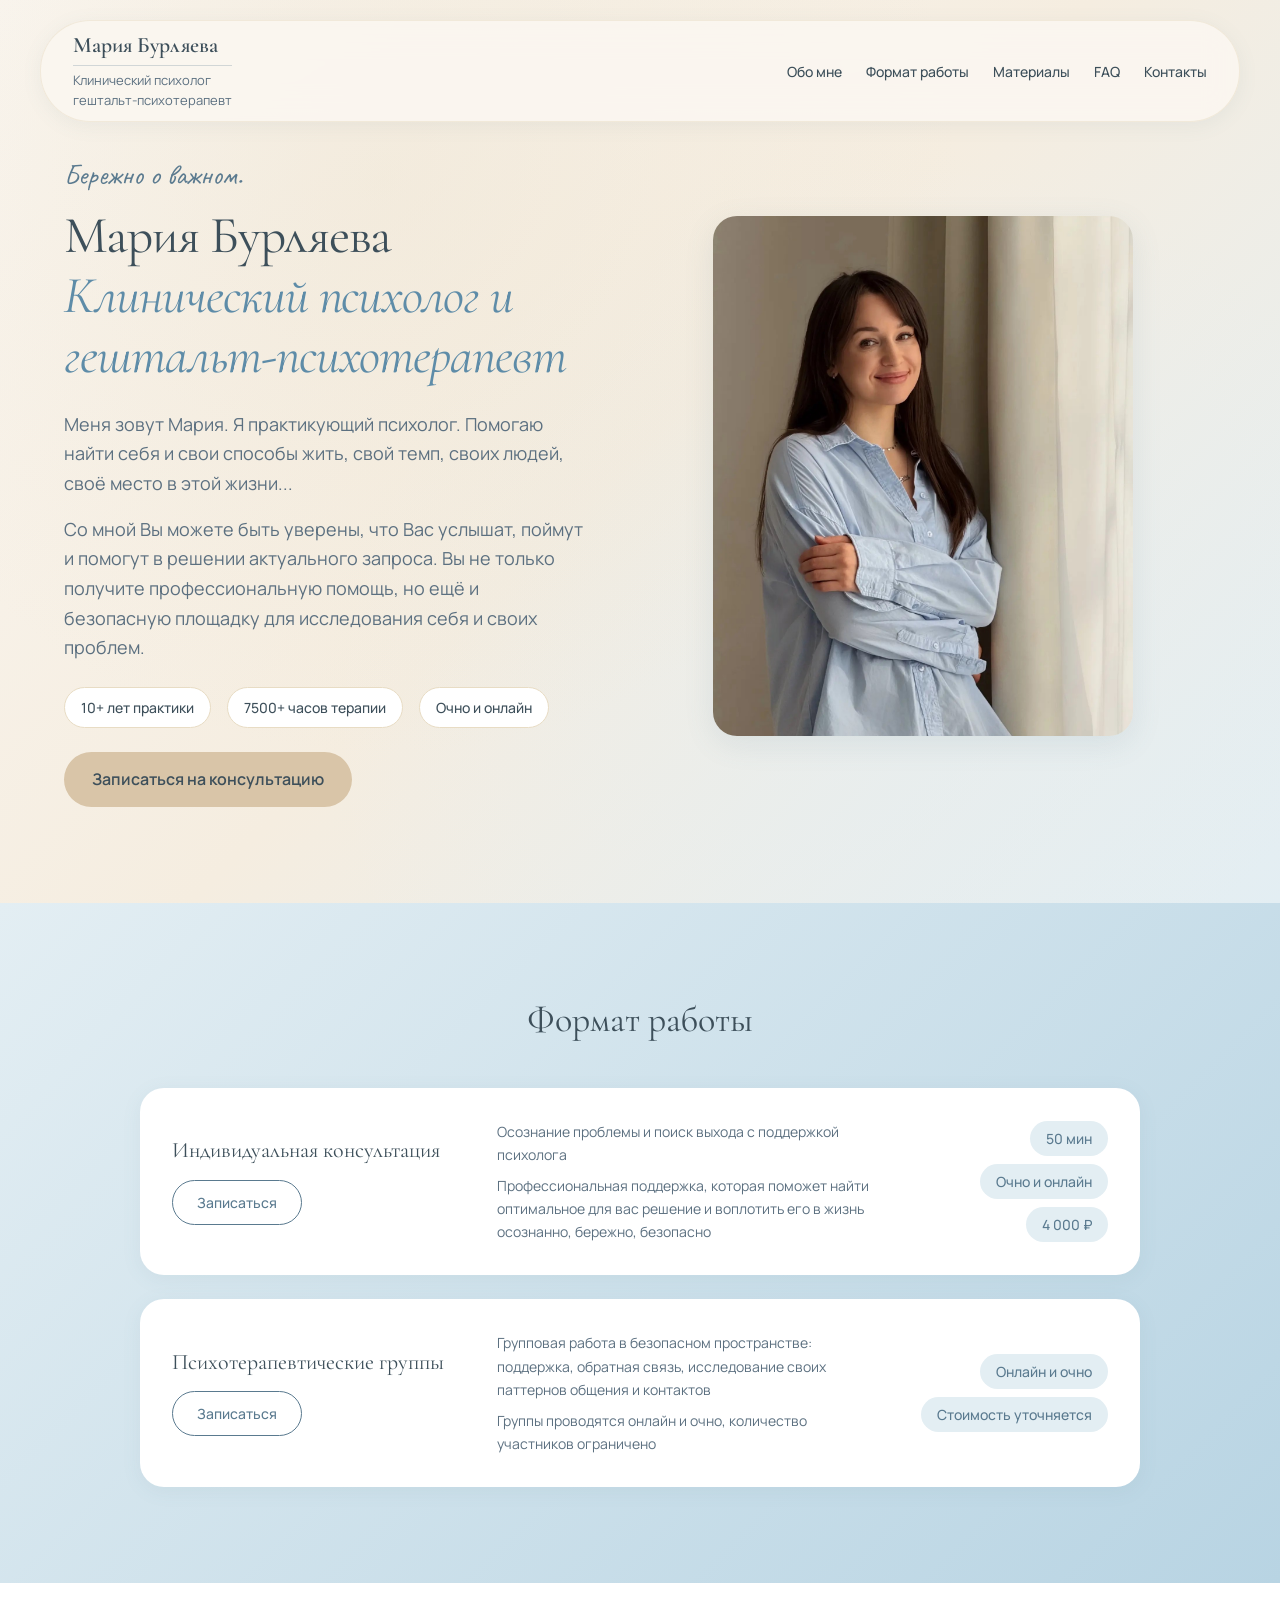
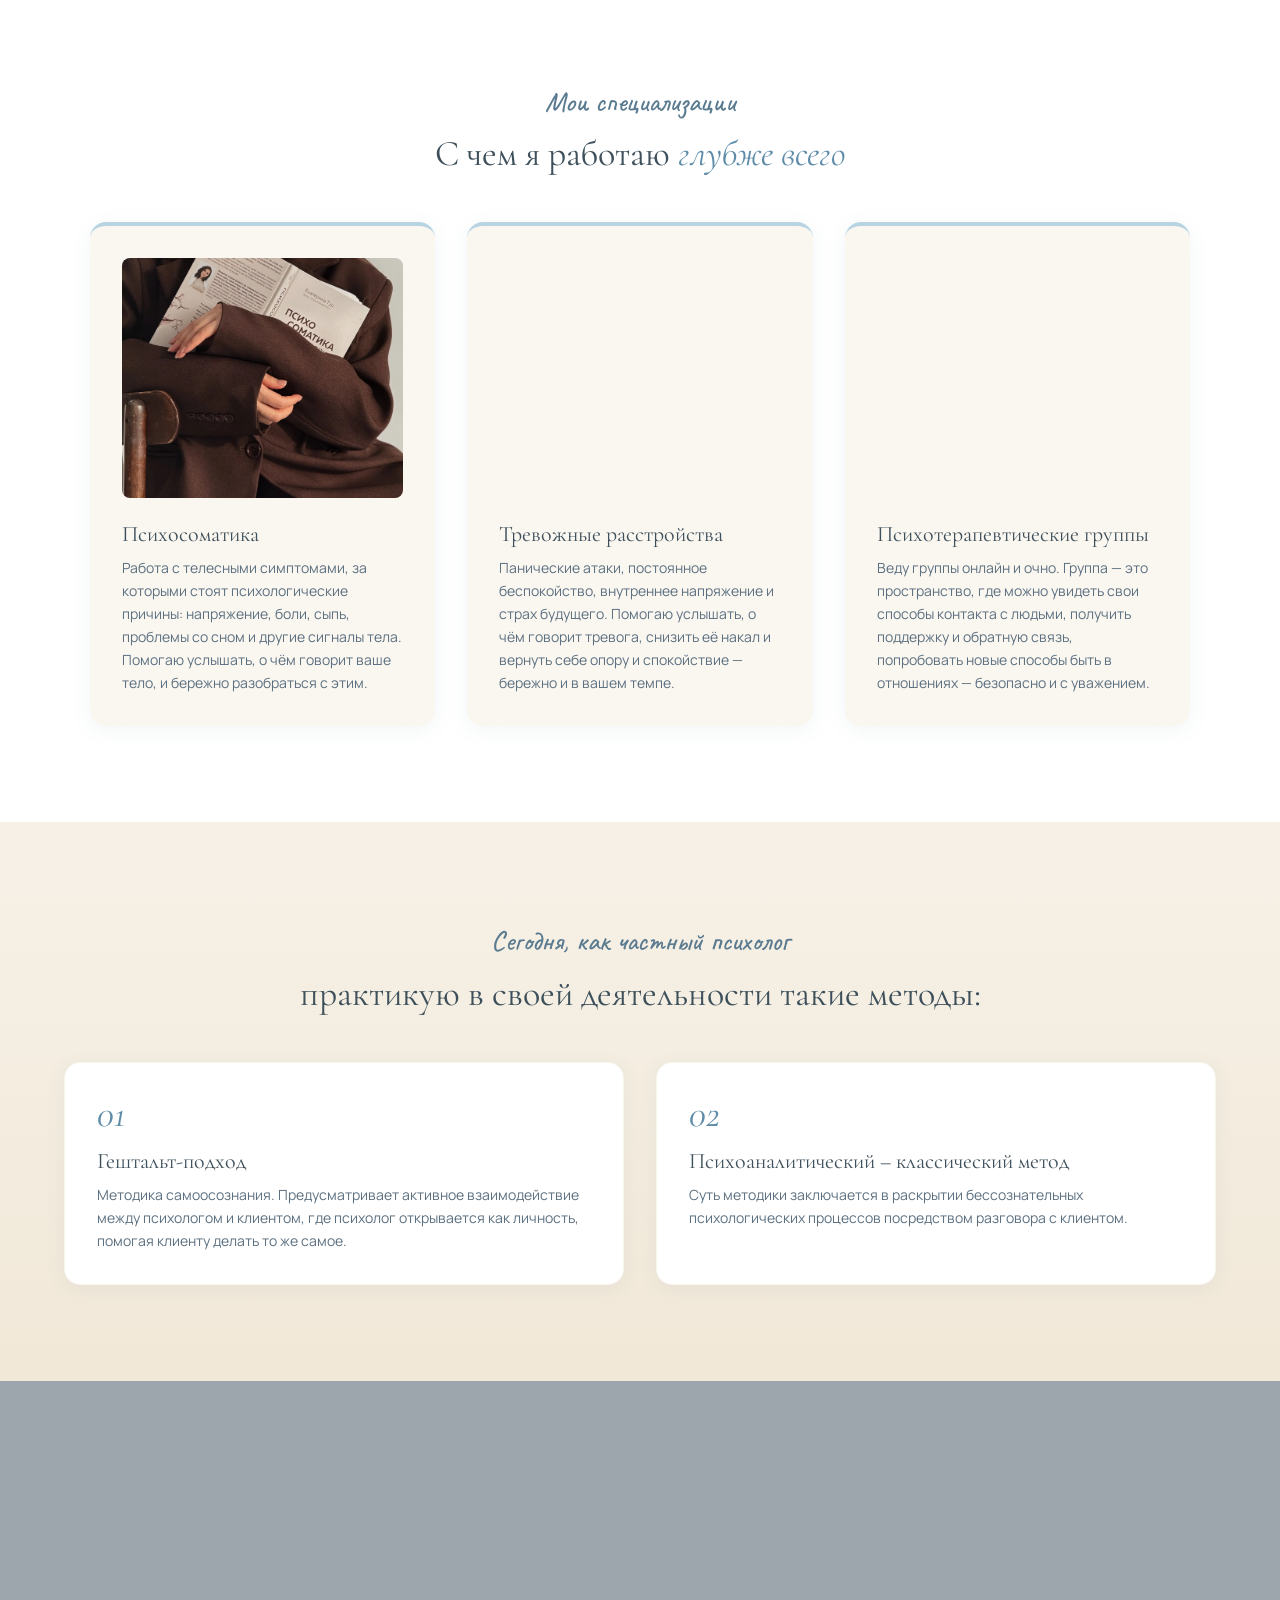
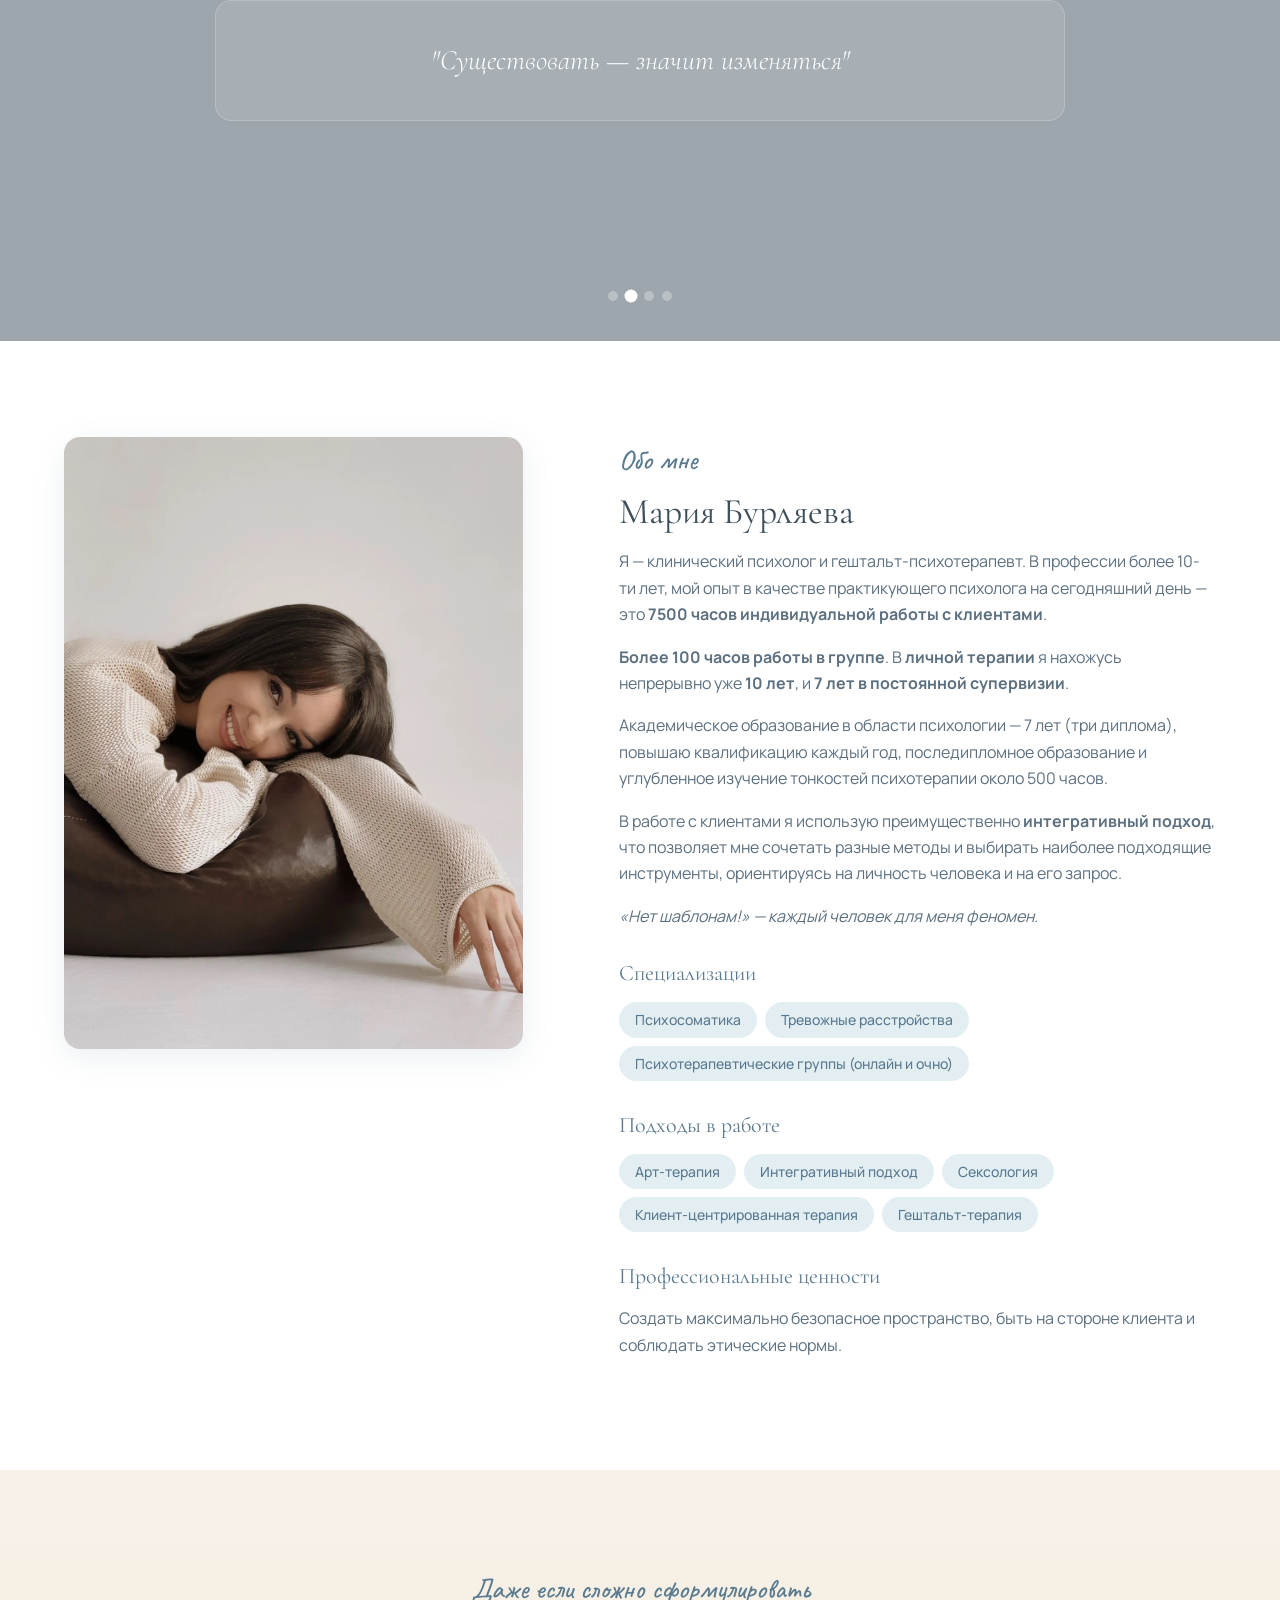
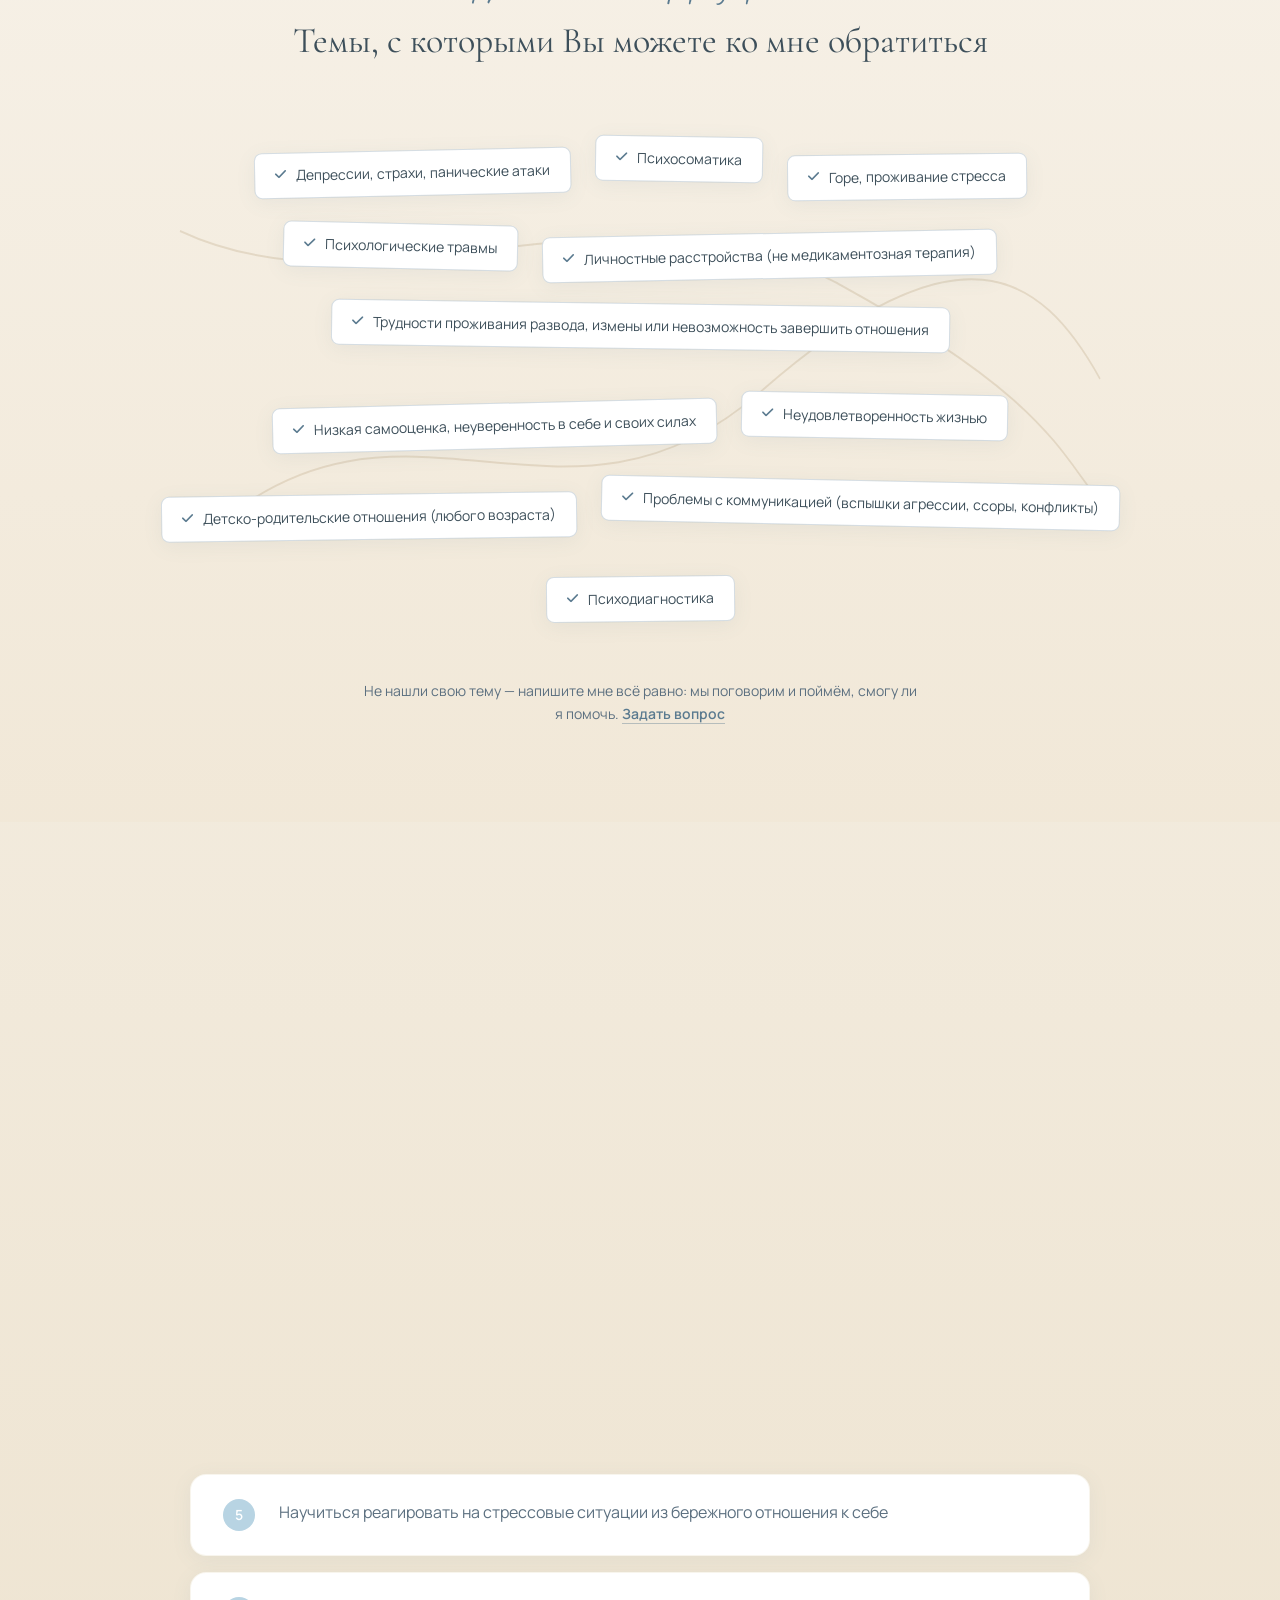
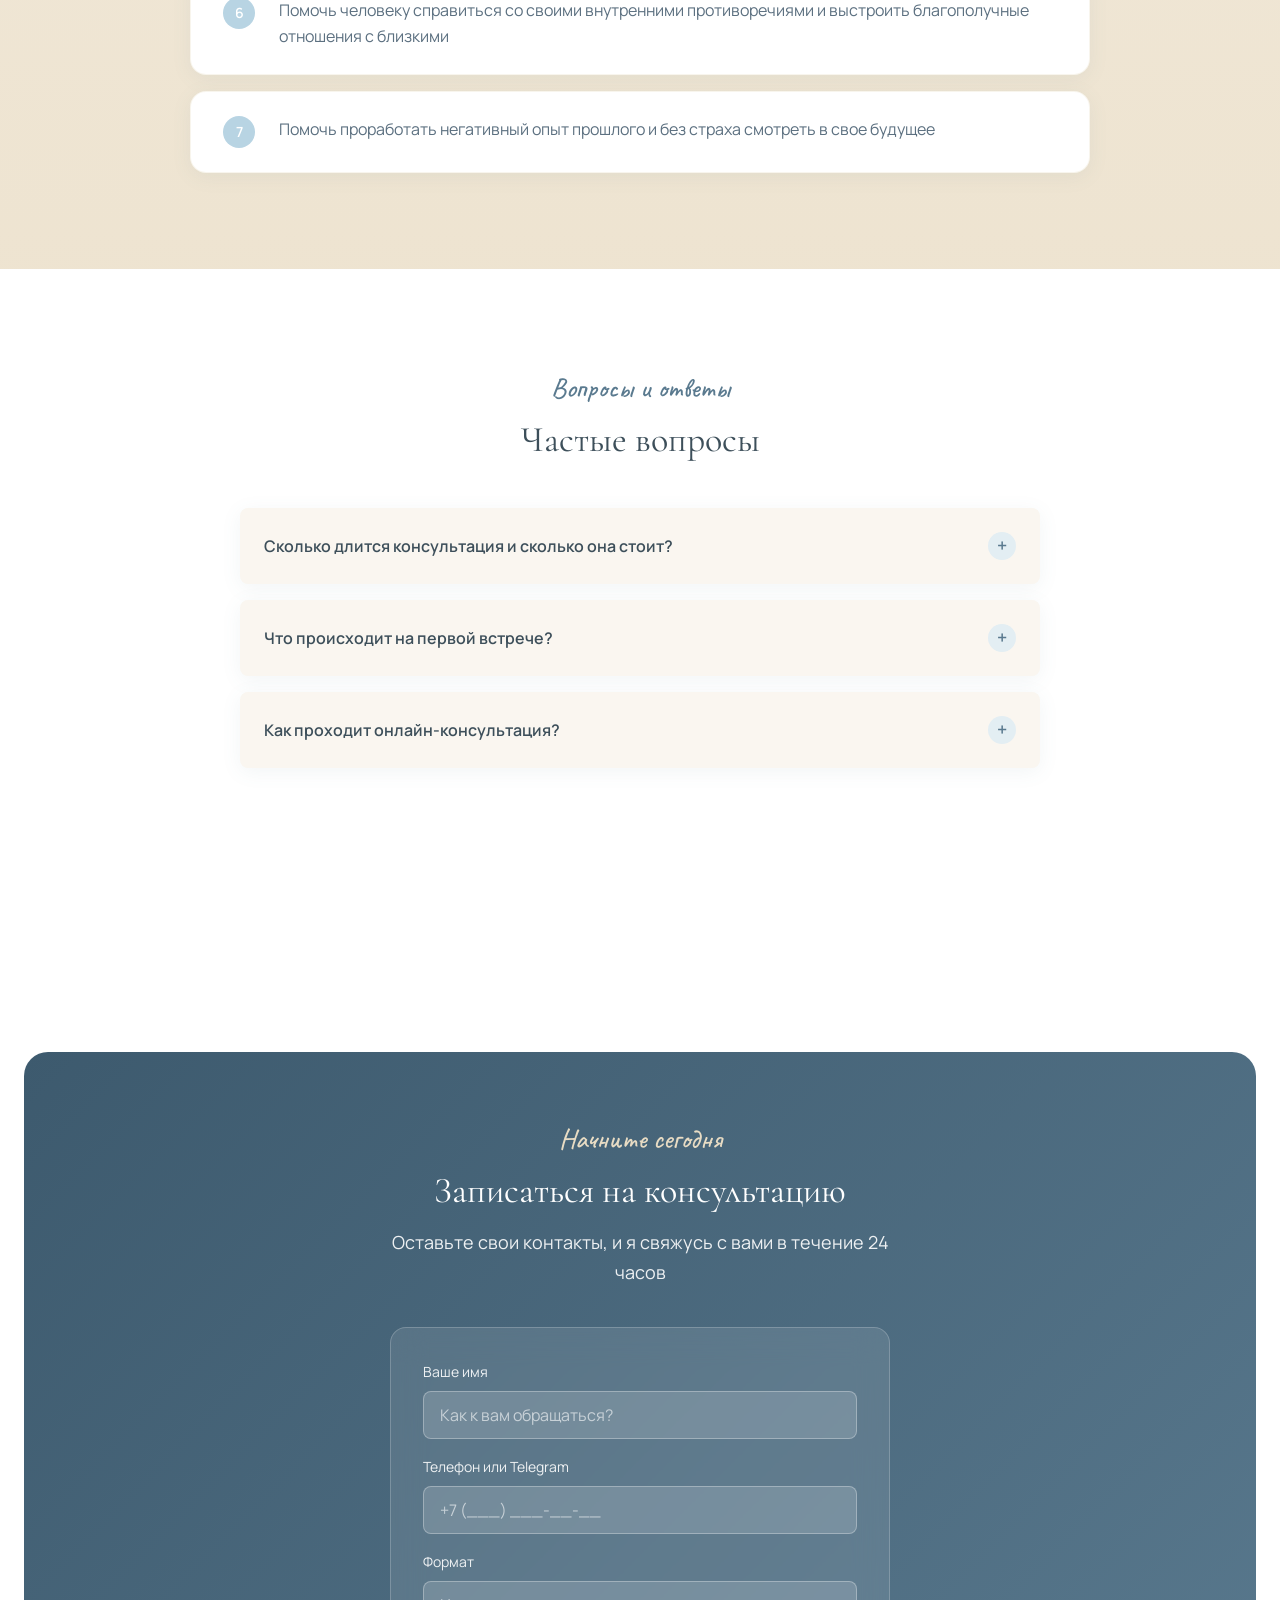
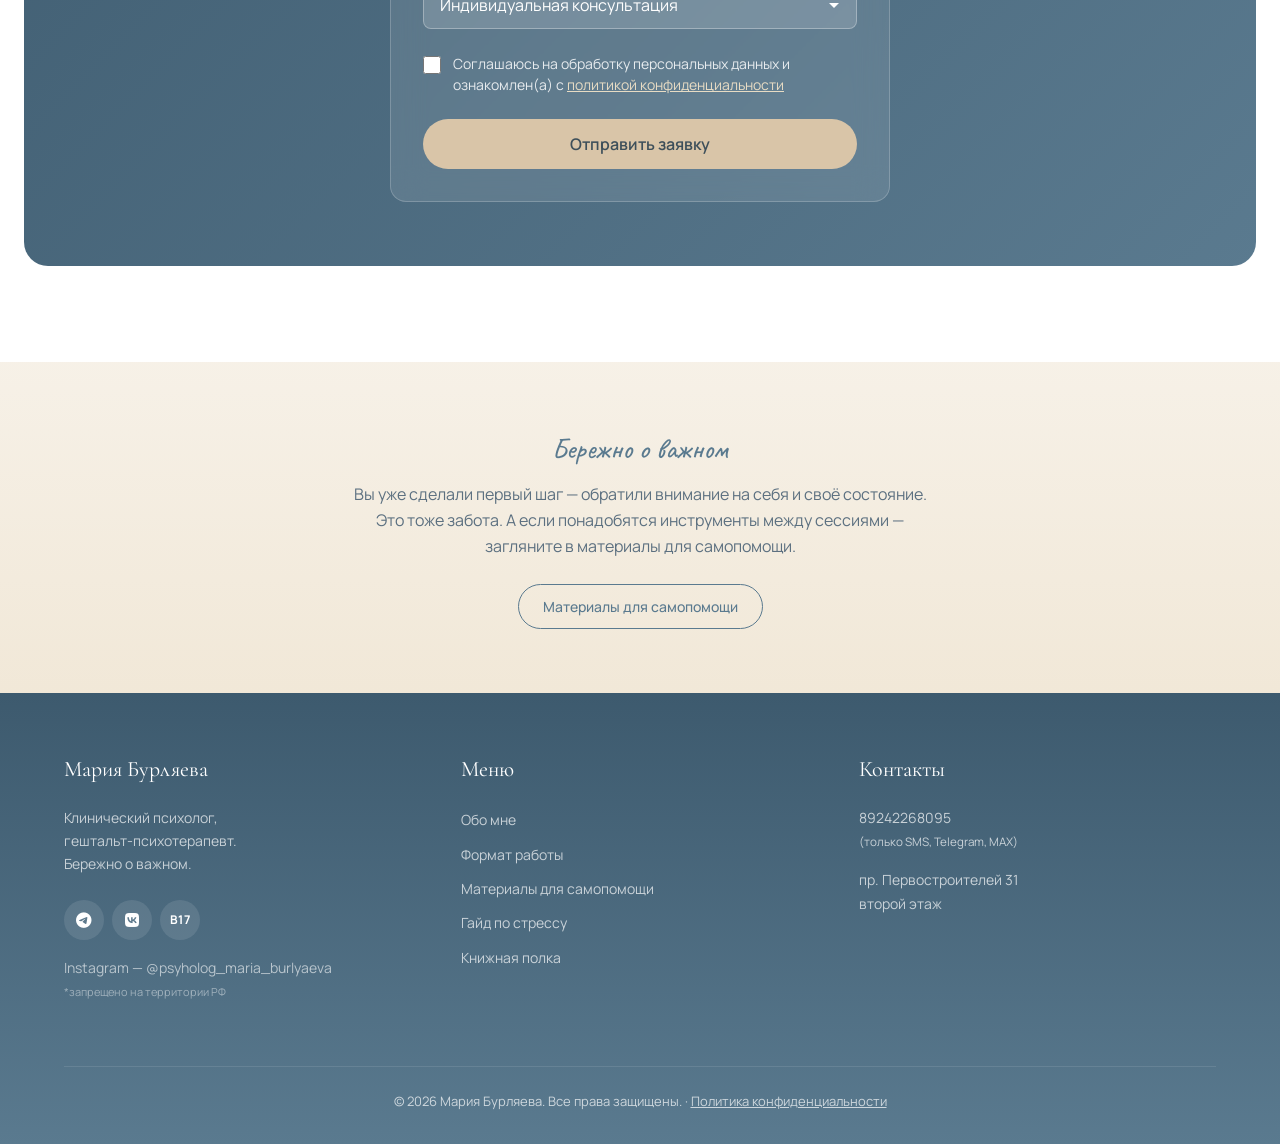
==== commit ba9c49ce: "Add files via upload" ====
--- a/index.html
+++ b/index.html
@@ -4,7 +4,7 @@
     <meta charset="UTF-8">
     <meta name="viewport" content="width=device-width, initial-scale=1.0">
     <title>Мария Бурляева — Клинический психолог, гештальт-психотерапевт | Бережно о важном</title>
-    <meta name="description" content="Клинический психолог и гештальт-психотерапевт Мария Бурляева. 10+ лет опыта, 4500+ часов практики. Психосоматика, тревожные расстройства, психотерапевтические группы. Очно и онлайн.">
+    <meta name="description" content="Клинический психолог и гештальт-психотерапевт Мария Бурляева. 10+ лет опыта, 7500 часов практики. Психосоматика, тревожные расстройства, психотерапевтические группы. Очно и онлайн.">
     
     <meta name="color-scheme" content="light only">
     <meta name="supported-color-schemes" content="light">
@@ -34,11 +34,11 @@
         "addressCountry": "RU"
       },
       "sameAs": [
-        "https://www.instagram.com/psyholog_maria_burlyaeva",
+        "https://www.b17.ru/burlyaeva/",
         "https://t.me/psyholog_Maria_Burlyaeva",
         "https://vk.ru/id7080504"
       ],
-      "knowsAbout": ["Психосоматика", "Тревожные расстройства", "Гештальт-терапия", "Когнитивно-поведенческая терапия", "Психотерапевтические группы"]
+      "knowsAbout": ["Психосоматика", "Тревожные расстройства", "Гештальт-терапия", "Психотерапевтические группы"]
     }
     </script>
     
@@ -51,7 +51,7 @@
 <body>
 
     <nav class="navbar">
-        <a href="index.html" class="nav-logo">Мария Бурляева<span>Клинический психолог · гештальт-психотерапевт</span></a>
+        <a href="index.html" class="nav-logo">Мария Бурляева<span>Клинический психолог</span><span>гештальт-психотерапевт</span></a>
         <ul class="nav-links" id="navLinks">
             <li><a href="#about">Обо мне</a></li>
             <li><a href="#formats">Формат работы</a></li>
@@ -73,7 +73,7 @@
                 </div>
                 <div class="hero-badges">
                     <span class="badge">10+ лет практики</span>
-                    <span class="badge">4500+ часов терапии</span>
+                    <span class="badge">7500+ часов терапии</span>
                     <span class="badge">Очно и онлайн</span>
                 </div>
                 <a href="#contact" class="btn-hero">Записаться на консультацию</a>
@@ -164,11 +164,6 @@
                 </div>
                 <div class="method-card fade-in">
                     <span class="method-number">02</span>
-                    <h3 class="method-title">Когнитивно-поведенческий</h3>
-                    <p class="method-description">Этот подход позволяет освободиться от стереотипов, груза общественного мнения, шаблонного поведения, негативных, пессимистических установок.</p>
-                </div>
-                <div class="method-card fade-in">
-                    <span class="method-number">03</span>
                     <h3 class="method-title">Психоаналитический – классический метод</h3>
                     <p class="method-description">Суть методики заключается в раскрытии бессознательных психологических процессов посредством разговора с клиентом.</p>
                 </div>
@@ -216,8 +211,8 @@
                 <div class="about-text fade-in">
                     <span class="handwritten">Обо мне</span>
                     <h2>Мария Бурляева</h2>
-                    <p>Я — клинический психолог и гештальт-психотерапевт. В профессии более 10-ти лет, мой опыт в качестве практикующего психолога на сегодняшний день — это около <strong>4500 часов индивидуальной работы с клиентами</strong>.</p>
-                    <p>Около 25 часов работы в группе. В <strong>личной терапии</strong> я нахожусь непрерывно уже <strong>10 лет</strong>, и <strong>7 лет в постоянной супервизии</strong>.</p>
+                    <p>Я — клинический психолог и гештальт-психотерапевт. В профессии более 10-ти лет, мой опыт в качестве практикующего психолога на сегодняшний день — это <strong>7500 часов индивидуальной работы с клиентами</strong>.</p>
+                    <p><strong>Более 100 часов работы в группе</strong>. В <strong>личной терапии</strong> я нахожусь непрерывно уже <strong>10 лет</strong>, и <strong>7 лет в постоянной супервизии</strong>.</p>
                     <p>Академическое образование в области психологии — 7 лет (три диплома), повышаю квалификацию каждый год, последипломное образование и углубленное изучение тонкостей психотерапии около 500 часов.</p>
                     <p>В работе с клиентами я использую преимущественно <strong>интегративный подход</strong>, что позволяет мне сочетать разные методы и выбирать наиболее подходящие инструменты, ориентируясь на личность человека и на его запрос.</p>
                     <p><em>«Нет шаблонам!» — каждый человек для меня феномен.</em></p>
@@ -234,7 +229,6 @@
                         <span class="approach-tag">Арт-терапия</span>
                         <span class="approach-tag">Интегративный подход</span>
                         <span class="approach-tag">Сексология</span>
-                        <span class="approach-tag">Когнитивно-поведенческая терапия</span>
                         <span class="approach-tag">Клиент-центрированная терапия</span>
                         <span class="approach-tag">Гештальт-терапия</span>
                     </div>
@@ -243,6 +237,38 @@
                     <p>Создать максимально безопасное пространство, быть на стороне клиента и соблюдать этические нормы.</p>
                 </div>
             </div>
+        </div>
+    </section>
+
+    <section class="topics-section sand-ripples" id="topics">
+        <div class="container">
+            <div class="section-header fade-in">
+                <span class="handwritten">Даже если сложно сформулировать</span>
+                <h2>Темы, с которыми Вы можете ко мне обратиться</h2>
+            </div>
+
+            <div class="topics-cloud fade-in">
+                <svg class="topics-lines" viewBox="0 0 1000 400" preserveAspectRatio="none" aria-hidden="true">
+                    <path d="M60 320 C 260 180, 420 340, 620 210 S 900 120, 960 200" fill="none" stroke-width="1.5"/>
+                    <path d="M40 90 C 240 160, 480 40, 700 130 S 920 260, 970 300" fill="none" stroke-width="1.5"/>
+                </svg>
+                <span class="topic-chip"><i class="fas fa-check" aria-hidden="true"></i>Депрессии, страхи, панические атаки</span>
+                <span class="topic-chip"><i class="fas fa-check" aria-hidden="true"></i>Психосоматика</span>
+                <span class="topic-chip"><i class="fas fa-check" aria-hidden="true"></i>Горе, проживание стресса</span>
+                <span class="topic-chip"><i class="fas fa-check" aria-hidden="true"></i>Психологические травмы</span>
+                <span class="topic-chip"><i class="fas fa-check" aria-hidden="true"></i>Личностные расстройства (не медикаментозная терапия)</span>
+                <span class="topic-chip"><i class="fas fa-check" aria-hidden="true"></i>Трудности проживания развода, измены или невозможность завершить отношения</span>
+                <span class="topic-chip"><i class="fas fa-check" aria-hidden="true"></i>Низкая самооценка, неуверенность в себе и своих силах</span>
+                <span class="topic-chip"><i class="fas fa-check" aria-hidden="true"></i>Неудовлетворенность жизнью</span>
+                <span class="topic-chip"><i class="fas fa-check" aria-hidden="true"></i>Детско-родительские отношения (любого возраста)</span>
+                <span class="topic-chip"><i class="fas fa-check" aria-hidden="true"></i>Проблемы с коммуникацией (вспышки агрессии, ссоры, конфликты)</span>
+                <span class="topic-chip"><i class="fas fa-check" aria-hidden="true"></i>Психодиагностика</span>
+            </div>
+
+            <p class="topics-note">
+                Не нашли свою тему — напишите мне всё равно: мы поговорим и поймём, смогу ли я помочь. 
+                <a href="#contact">Задать вопрос</a>
+            </p>
         </div>
     </section>
 
@@ -341,8 +367,9 @@
                     <div class="footer-social">
                         <a href="https://t.me/psyholog_Maria_Burlyaeva" target="_blank" rel="noopener" aria-label="Telegram"><i class="fab fa-telegram-plane"></i></a>
                         <a href="https://vk.ru/id7080504" target="_blank" rel="noopener" aria-label="ВКонтакте"><i class="fab fa-vk"></i></a>
-                        <a href="https://www.instagram.com/psyholog_maria_burlyaeva" target="_blank" rel="noopener" aria-label="Instagram"><i class="fab fa-instagram"></i></a>
+                        <a href="https://www.b17.ru/burlyaeva/" target="_blank" rel="noopener" aria-label="Профиль на B17"><span class="b17-icon">B17</span></a>
                     </div>
+                    <p class="footer-note">Instagram — @psyholog_maria_burlyaeva<br><small>*запрещено на территории РФ</small></p>
                 </div>
                 <div class="footer-col">
                     <h4>Меню</h4>
--- a/styles.css
+++ b/styles.css
@@ -178,7 +178,8 @@
 .btn-test:focus-visible, .btn-download:focus-visible, .btn-who:focus-visible,
 .btn-cta:focus-visible, .quote-dot:focus-visible,
 button.faq-question:focus-visible, .footer-social a:focus-visible,
-.consent input:focus-visible, .nav-links a:focus-visible {
+.consent input:focus-visible, .nav-links a:focus-visible,
+.book-item:focus-visible {
     outline: 2px solid var(--blue-dark);
     outline-offset: 2px;
 }
@@ -189,12 +190,25 @@
     width: calc(100% - 40px); max-width: 1200px;
     background: rgba(250, 246, 240, 0.95); backdrop-filter: blur(16px);
     border: 1px solid rgba(232, 220, 196, 0.5); border-radius: 50px;
-    padding: 12px var(--sp-3);
+    padding: 12px var(--sp-4);
     display: flex; justify-content: space-between; align-items: center;
     z-index: 1000; box-shadow: var(--shadow-soft);
 }
 .nav-logo { font-family: var(--font-heading); font-size: var(--fs-h3); font-weight: 600; color: var(--text-dark); text-decoration: none; line-height: 1.1; }
-.nav-logo span { display: block; font-family: var(--font-body); font-size: var(--fs-caption); font-weight: 400; color: var(--text-light); }
+.nav-logo span {
+    display: block;
+    font-family: var(--font-body);
+    font-size: var(--fs-caption);
+    font-weight: 400;
+    color: var(--text-light);
+    line-height: 1.35;
+}
+.nav-logo span:first-of-type {
+    border-top: 1px solid rgba(90, 122, 143, 0.25);
+    padding-top: 6px;
+    margin-top: 8px;
+}
+.nav-logo span + span { margin-top: 2px; }
 .nav-links { display: flex; gap: var(--sp-3); list-style: none; }
 .nav-links a { text-decoration: none; color: var(--text-dark); font-weight: 500; font-size: var(--fs-small); transition: color var(--transition); }
 .nav-links a:hover, .nav-links a.active { color: var(--blue-dark); }
@@ -204,10 +218,11 @@
     display: flex;
     flex-direction: column;
     position: absolute;
-    top: 64px;
+    top: calc(100% + 12px);
     left: 0;
     right: 0;
     background: var(--sand-lightest);
+    border: 1px solid rgba(232, 220, 196, 0.5);
     padding: var(--sp-3);
     border-radius: var(--radius-md);
     box-shadow: var(--shadow-medium);
@@ -329,6 +344,78 @@
 .approach-tags { display: flex; flex-wrap: wrap; gap: var(--sp-1); margin-top: var(--sp-2); }
 .approach-tag { background: var(--blue-light); padding: 6px var(--sp-2); border-radius: 50px; font-size: var(--fs-small); color: var(--blue-dark); font-weight: 500; }
 
+/* Темы обращения */
+.topics-section { padding: var(--section-y) 0; overflow: hidden; }
+.topics-cloud {
+    position: relative;
+    max-width: 1000px;
+    margin: 0 auto;
+    display: flex;
+    flex-wrap: wrap;
+    justify-content: center;
+    align-items: center;
+    gap: var(--sp-5) var(--sp-3);
+    padding: var(--sp-4) 0;
+}
+.topics-lines {
+    position: absolute;
+    inset: 0;
+    width: 100%;
+    height: 100%;
+    pointer-events: none;
+    z-index: 0;
+}
+.topics-lines path { stroke: var(--sand-dark); opacity: .35; }
+.topic-chip {
+    position: relative;
+    z-index: 1;
+    display: inline-flex;
+    align-items: center;
+    gap: 10px;
+    background: var(--white);
+    border: 1px solid rgba(90, 122, 143, 0.25);
+    border-radius: var(--radius-sm);
+    padding: 12px 20px;
+    font-size: var(--fs-small);
+    line-height: 1.4;
+    color: var(--text-dark);
+    box-shadow: var(--shadow-soft);
+    transition: transform var(--transition), box-shadow var(--transition), border-color var(--transition);
+}
+.topic-chip i { color: var(--blue-dark); font-size: 0.8rem; flex-shrink: 0; }
+.topic-chip:nth-child(2)  { transform: rotate(-1.2deg) translateY(8px); }
+.topic-chip:nth-child(3)  { transform: rotate(0.9deg) translateY(-6px); }
+.topic-chip:nth-child(4)  { transform: rotate(-0.7deg) translateY(12px); }
+.topic-chip:nth-child(5)  { transform: rotate(1.3deg) translateY(-4px); }
+.topic-chip:nth-child(6)  { transform: rotate(-1.1deg) translateY(6px); }
+.topic-chip:nth-child(7)  { transform: rotate(0.8deg) translateY(-10px); }
+.topic-chip:nth-child(8)  { transform: rotate(-1.4deg) translateY(4px); }
+.topic-chip:nth-child(9)  { transform: rotate(1deg) translateY(-6px); }
+.topic-chip:nth-child(10) { transform: rotate(-0.8deg) translateY(10px); }
+.topic-chip:nth-child(11) { transform: rotate(1.2deg) translateY(-4px); }
+.topic-chip:nth-child(12) { transform: rotate(-0.6deg) translateY(6px); }
+.topic-chip:hover {
+    transform: rotate(0deg) translateY(-4px);
+    box-shadow: var(--shadow-medium);
+    border-color: var(--blue-medium);
+}
+.topics-note {
+    text-align: center;
+    max-width: 560px;
+    margin: var(--sp-4) auto 0;
+    color: var(--text-light);
+    font-size: var(--fs-small);
+    line-height: var(--lh-body);
+}
+.topics-note a {
+    color: var(--blue-dark);
+    font-weight: 600;
+    text-decoration: none;
+    border-bottom: 1px solid rgba(90, 122, 143, 0.4);
+    transition: color var(--transition);
+}
+.topics-note a:hover { color: var(--blue-deep); }
+
 /* Задачи */
 .tasks-list { max-width: 900px; margin: 0 auto; display: flex; flex-direction: column; gap: var(--sp-2); }
 .task-item {
@@ -374,11 +461,7 @@
 .faq-answer { max-height: 0; overflow: hidden; transition: max-height 0.4s ease-out, padding 0.3s; padding: 0 var(--sp-3); color: var(--text-light); font-size: var(--fs-small); line-height: var(--lh-body); }
 .faq-item.active .faq-answer { max-height: 400px; padding: 0 var(--sp-3) var(--sp-3); }
 
-/* ============================================================
-   ФОРМА ЗАПИСИ · единый ритм: шкала 8pt + подсетка 4px для полей
-   Секция 64/40 → подзаголовок 16 → форма 40 → паддинг 32
-   Группы 16 → label→поле 8 → согласие 24/24 → статус 16
-   ============================================================ */
+/* Форма записи */
 .contact-section {
     background: linear-gradient(135deg, var(--blue-deep) 0%, var(--blue-dark) 100%);
     color: var(--white); border-radius: var(--radius-lg); margin: 0 var(--sp-3);
@@ -404,7 +487,7 @@
 .form-group input,
 .form-group select {
     width: 100%;
-    padding: 12px var(--sp-2);              /* высота поля 48px — удобный tap-target */
+    padding: 12px var(--sp-2);
     border-radius: var(--radius-sm);
     border: 1px solid rgba(255, 255, 255, 0.3);
     background: rgba(255, 255, 255, 0.15);
@@ -415,8 +498,8 @@
 .form-group select {
     background-image: url("data:image/svg+xml,%3Csvg xmlns='http://www.w3.org/2000/svg' width='12' height='12' viewBox='0 0 12 12'%3E%3Cpath fill='%23ffffff' d='M6 9L1 4h10z'/%3E%3C/svg%3E");
     background-repeat: no-repeat;
-    background-position: right var(--sp-2) center;   /* стрелка выровнена по паддингу */
-    padding-right: var(--sp-5);                       /* 40px = 16 + стрелка + воздух */
+    background-position: right var(--sp-2) center;
+    padding-right: var(--sp-5);
     cursor: pointer;
 }
 .form-group select option { background: var(--white); color: var(--text-dark); padding: 12px; }
@@ -425,12 +508,12 @@
 .form-group select:focus { outline: none; border-color: var(--sand); background: rgba(255, 255, 255, 0.2); }
 .consent {
     display: flex; gap: 12px; align-items: flex-start;
-    margin: var(--sp-3) 0;                            /* 24px сверху и снизу */
+    margin: var(--sp-3) 0;
     font-size: var(--fs-small); line-height: 1.5;
     color: rgba(255, 255, 255, 0.85); text-align: left;
 }
 .consent input {
-    width: 18px; height: 18px; margin-top: 3px;       /* оптика по первой строке */
+    width: 18px; height: 18px; margin-top: 3px;
     accent-color: var(--sand-medium); flex-shrink: 0;
 }
 .consent a { color: var(--sand); }
@@ -449,6 +532,21 @@
 .farewell { padding: var(--sp-7) 0; }
 .farewell-inner { text-align: center; max-width: 640px; margin: 0 auto; }
 .farewell-inner .lead { margin: 0 auto var(--sp-3); }
+
+/* Футер: упоминание Instagram + иконка B17 */
+.footer-note {
+    margin-top: var(--sp-2);
+    font-size: var(--fs-caption);
+    line-height: 1.5;
+    color: rgba(255, 255, 255, 0.6);
+}
+.footer-note small { font-size: 0.6875rem; color: rgba(255, 255, 255, 0.45); }
+.footer-social .b17-icon {
+    font-family: var(--font-body);
+    font-weight: 700;
+    font-size: 0.75rem;
+    letter-spacing: 0.02em;
+}
 
 /* Полароид (materials) */
 .hero-v4 { padding: calc(var(--section-y) + 56px) 0 var(--section-y); }
@@ -508,15 +606,69 @@
 .test-card .btn-test { align-self: flex-start; }
 .test-disclaimer { max-width: 700px; margin: 0 auto; text-align: center; font-size: var(--fs-small); color: var(--text-dark); line-height: var(--lh-body); }
 
-/* Книжная полка */
+/* Книжная полка: витрина */
 .books-section { background: var(--white); }
-.books-grid { display: grid; grid-template-columns: repeat(auto-fit, minmax(260px, 1fr)); gap: var(--gap); max-width: 1000px; margin: 0 auto; }
-.book-card { background: var(--sand-lightest); border-radius: var(--radius-md); overflow: hidden; box-shadow: var(--shadow-soft); transition: all var(--transition); }
-.book-card:hover { transform: translateY(-6px); box-shadow: var(--shadow-medium); }
-.book-card img { width: 100%; height: 320px; object-fit: cover; object-position: center 35%; display: block; }
-.book-card-body { padding: var(--sp-3); }
-.book-card h3 { font-size: var(--fs-body); font-family: var(--font-body); font-weight: 600; margin-bottom: var(--sp-1); }
-.book-card p { color: var(--text-light); font-size: var(--fs-small); line-height: var(--lh-body); }
+.books-showcase {
+    display: grid;
+    grid-template-columns: 340px 1fr;
+    gap: var(--sp-7);
+    align-items: start;
+    max-width: 1000px;
+    margin: 0 auto;
+}
+.stage { position: sticky; top: 110px; }
+.stage > * { transition: opacity .3s, transform .3s; }
+.stage.fade > * { opacity: 0; transform: translateY(8px); }
+.stage-cover {
+    width: 100%;
+    aspect-ratio: 3 / 4;
+    object-fit: cover;
+    border-radius: var(--radius-md);
+    box-shadow: var(--shadow-medium);
+    display: block;
+}
+.stage-typo {
+    width: 100%;
+    aspect-ratio: 3 / 4;
+    border-radius: var(--radius-md);
+    box-shadow: var(--shadow-medium);
+    display: flex;
+    flex-direction: column;
+    justify-content: space-between;
+    align-items: center;
+    padding: var(--sp-4) var(--sp-3);
+    text-align: center;
+    background: var(--tint, var(--blue-light));
+    border: 1px solid rgba(90, 122, 143, 0.15);
+}
+.stage-typo b { font-family: var(--font-heading); font-weight: 500; font-size: 1.6rem; line-height: 1.25; color: var(--text-dark); }
+.stage-typo span { font-size: var(--fs-caption); letter-spacing: .1em; text-transform: uppercase; color: var(--text-light); }
+.stage-info { margin-top: var(--sp-3); }
+.stage-info h3 { font-size: 1.5rem; }
+.stage-author { display: block; font-size: var(--fs-small); font-weight: 600; color: var(--blue-dark); margin: 2px 0 var(--sp-2); }
+.stage-desc p { color: var(--text-light); font-size: var(--fs-small); line-height: var(--lh-body); }
+.stage-desc p + p { margin-top: var(--sp-1); }
+
+.book-list { border-top: 1px solid rgba(90, 122, 143, 0.18); }
+.book-item {
+    width: 100%;
+    display: flex;
+    gap: var(--sp-2);
+    align-items: baseline;
+    padding: var(--sp-2) var(--sp-1);
+    background: none;
+    border: none;
+    border-bottom: 1px solid rgba(90, 122, 143, 0.18);
+    cursor: pointer;
+    font-family: var(--font-body);
+    text-align: left;
+    transition: background .2s;
+}
+.book-item:hover { background: rgba(255, 255, 255, 0.6); }
+.book-item.active { background: var(--white); box-shadow: inset 3px 0 0 var(--blue-medium); }
+.book-item .n { font-family: var(--font-heading); font-style: italic; color: var(--blue-medium); min-width: 32px; font-size: var(--fs-h3); }
+.book-item .t { flex: 1; font-weight: 600; font-size: var(--fs-small); color: var(--text-dark); }
+.book-item .a { font-size: var(--fs-caption); color: var(--text-light); }
 
 /* CTA */
 .cta-section { background: var(--sand-lightest); }
@@ -566,6 +718,8 @@
     .format-meta { align-items: flex-start; }
     .guide-sticky { grid-template-columns: 1fr; gap: var(--sp-5); }
     .guide-aside { position: static; }
+    .books-showcase { grid-template-columns: 1fr; gap: var(--sp-4); }
+    .stage { position: static; max-width: 340px; margin: 0 auto; }
     .footer-grid { grid-template-columns: repeat(2, 1fr); }
 }
 @media (max-width: 768px) {
@@ -577,7 +731,7 @@
     }
     .nav-links { display: none; }
     .nav-burger { display: block; }
-    .hero, .hero-v4 { padding-top: 140px; }
+    .hero, .hero-v4 { padding-top: 150px; }
     .hero-image { height: 400px; }
     .polaroid { max-width: 340px; }
     .chapters-sheet { padding: var(--sp-1) var(--sp-3); }
@@ -586,5 +740,7 @@
     .quote-indicators { bottom: var(--sp-4); }
     .contact-section, .cta-box { padding: var(--sp-6) var(--sp-3); }
     .contact-section { margin: 0 var(--sp-2); }
+    .topic-chip:nth-child(n) { transform: none; }
+    .topics-lines { display: none; }
     .footer-grid { grid-template-columns: 1fr; }
 }
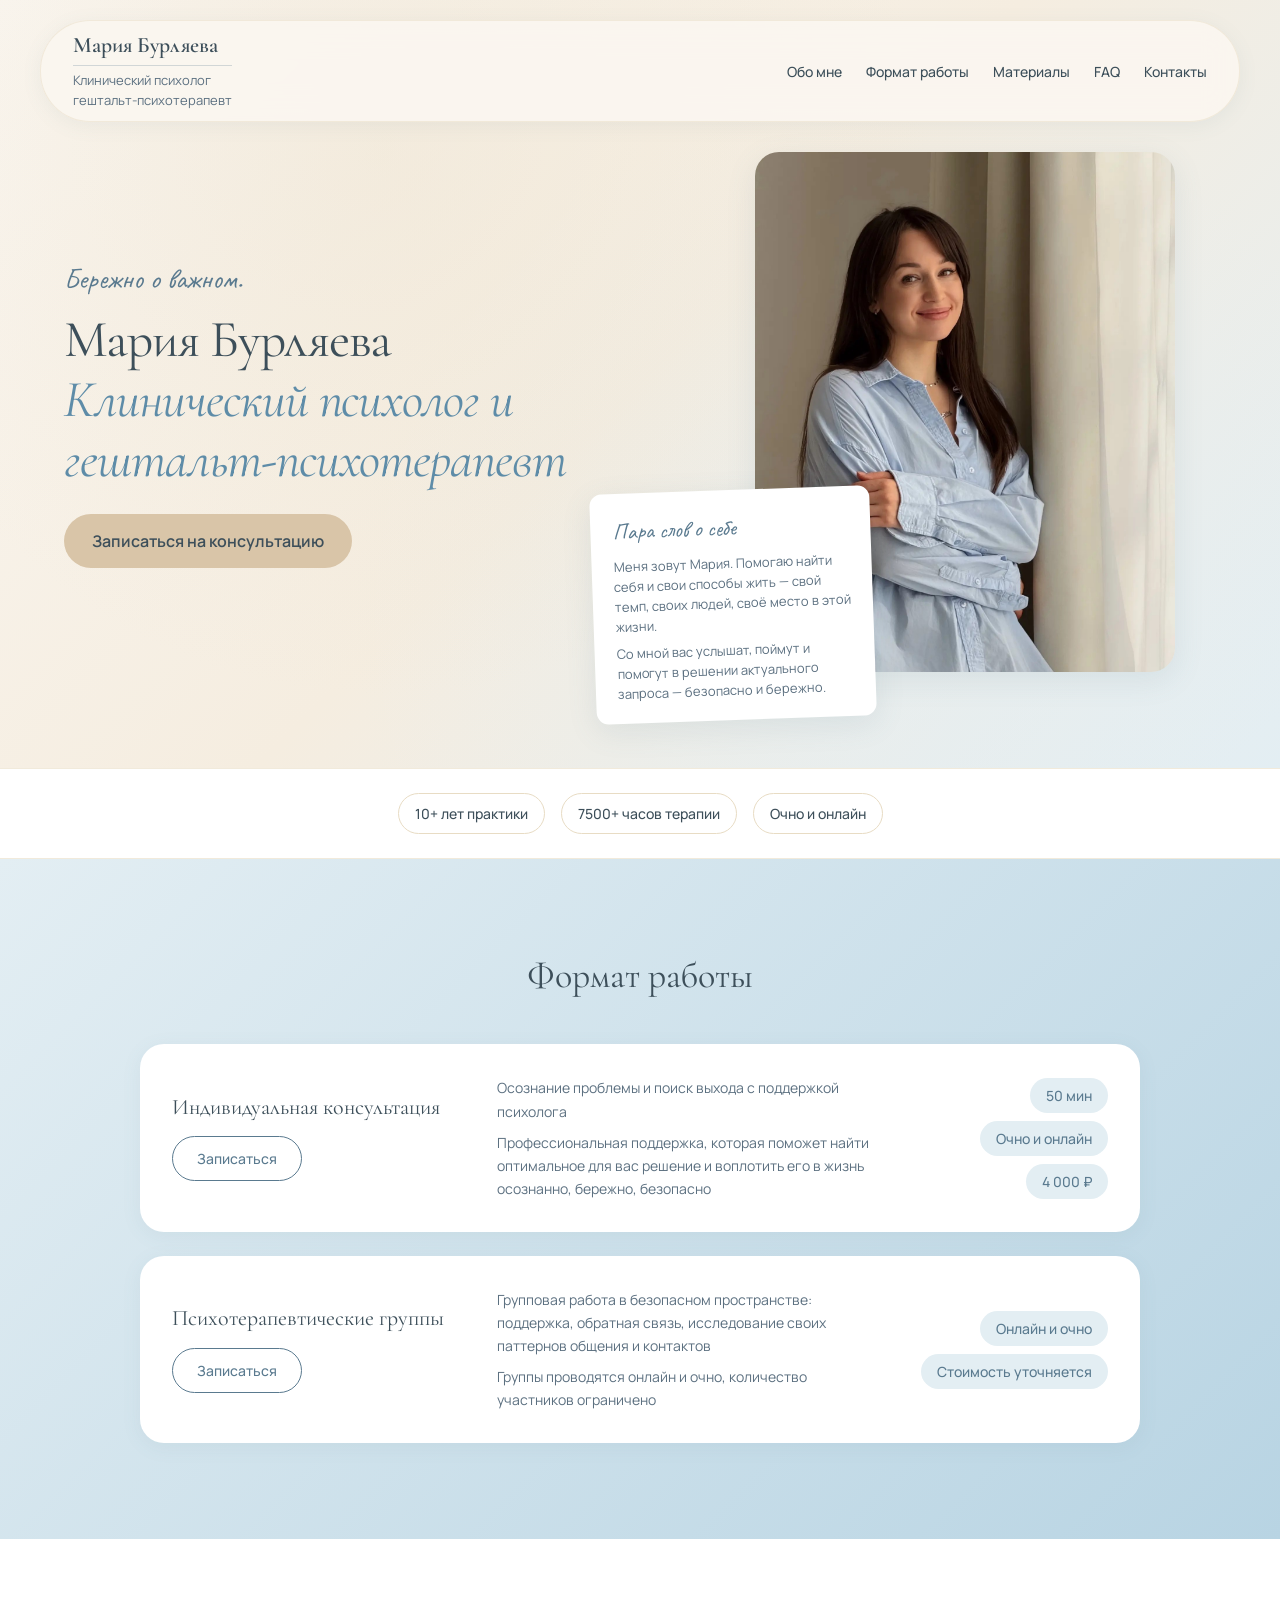
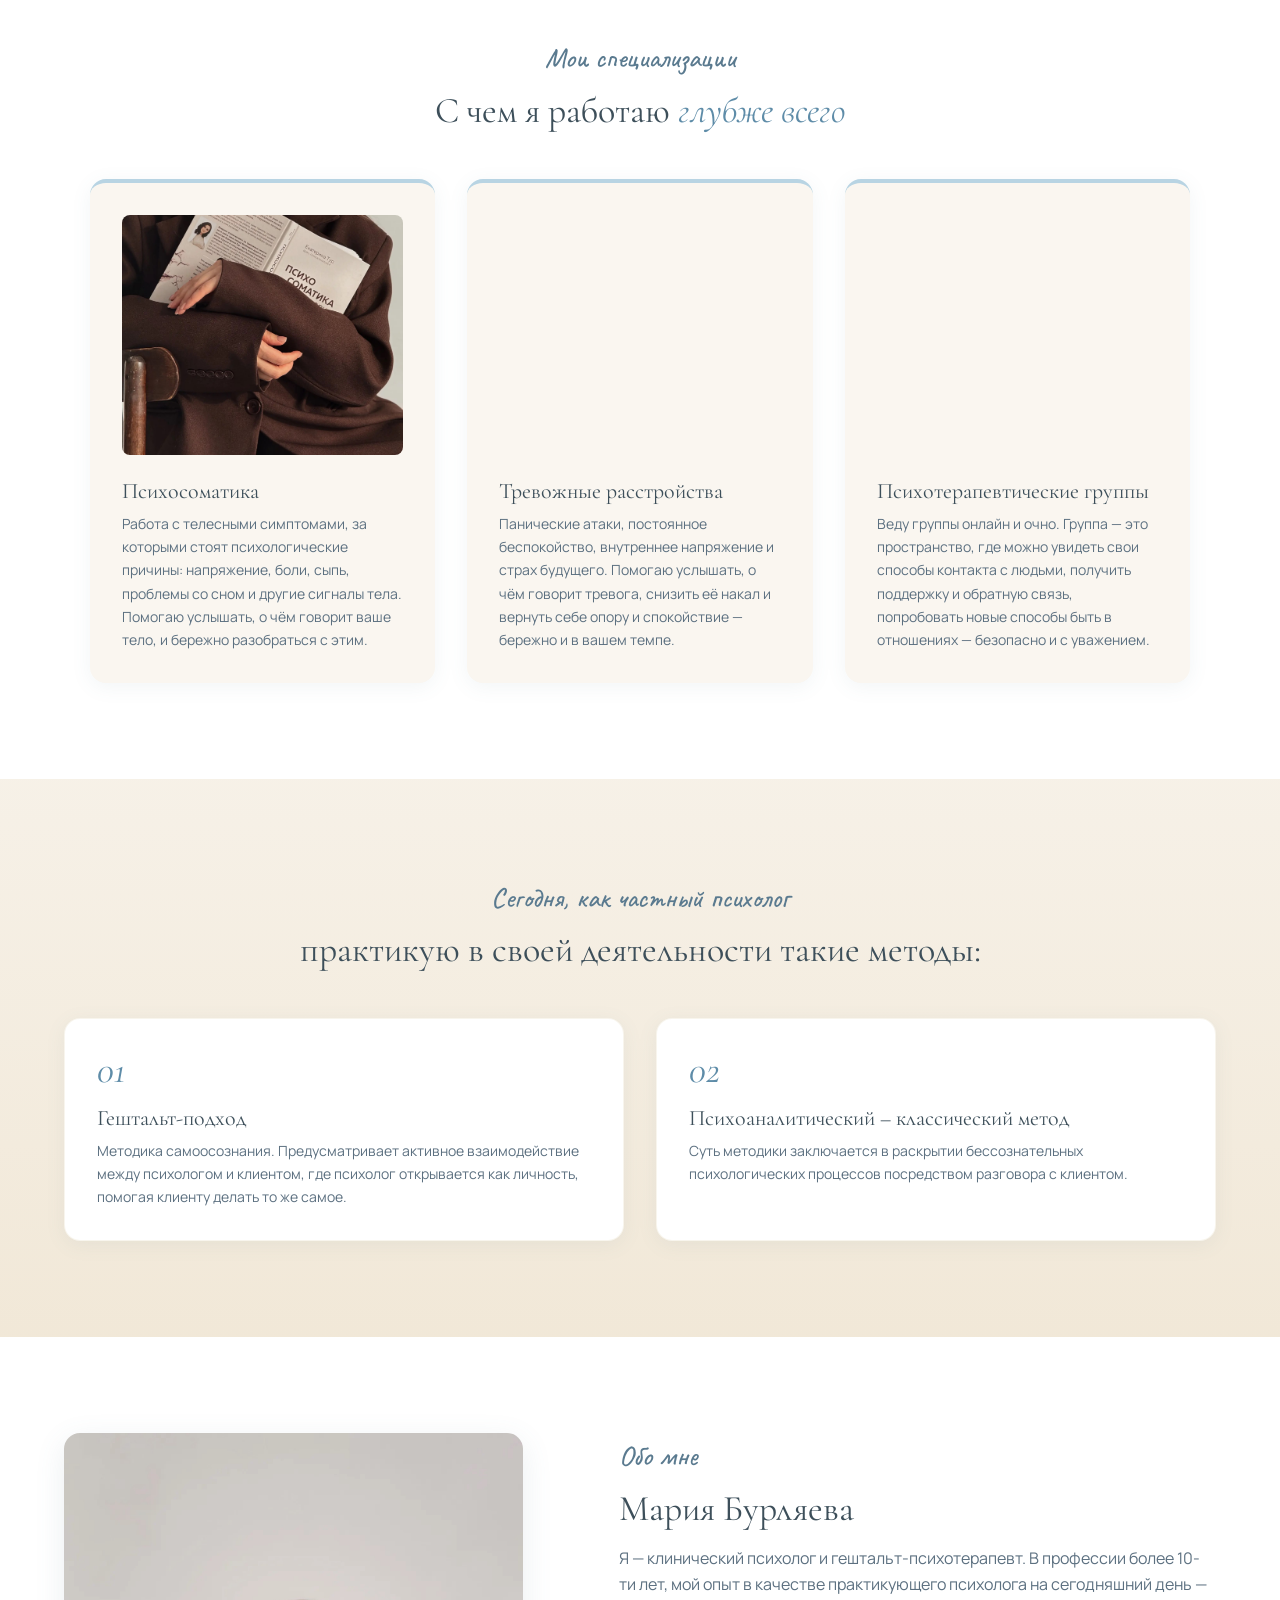
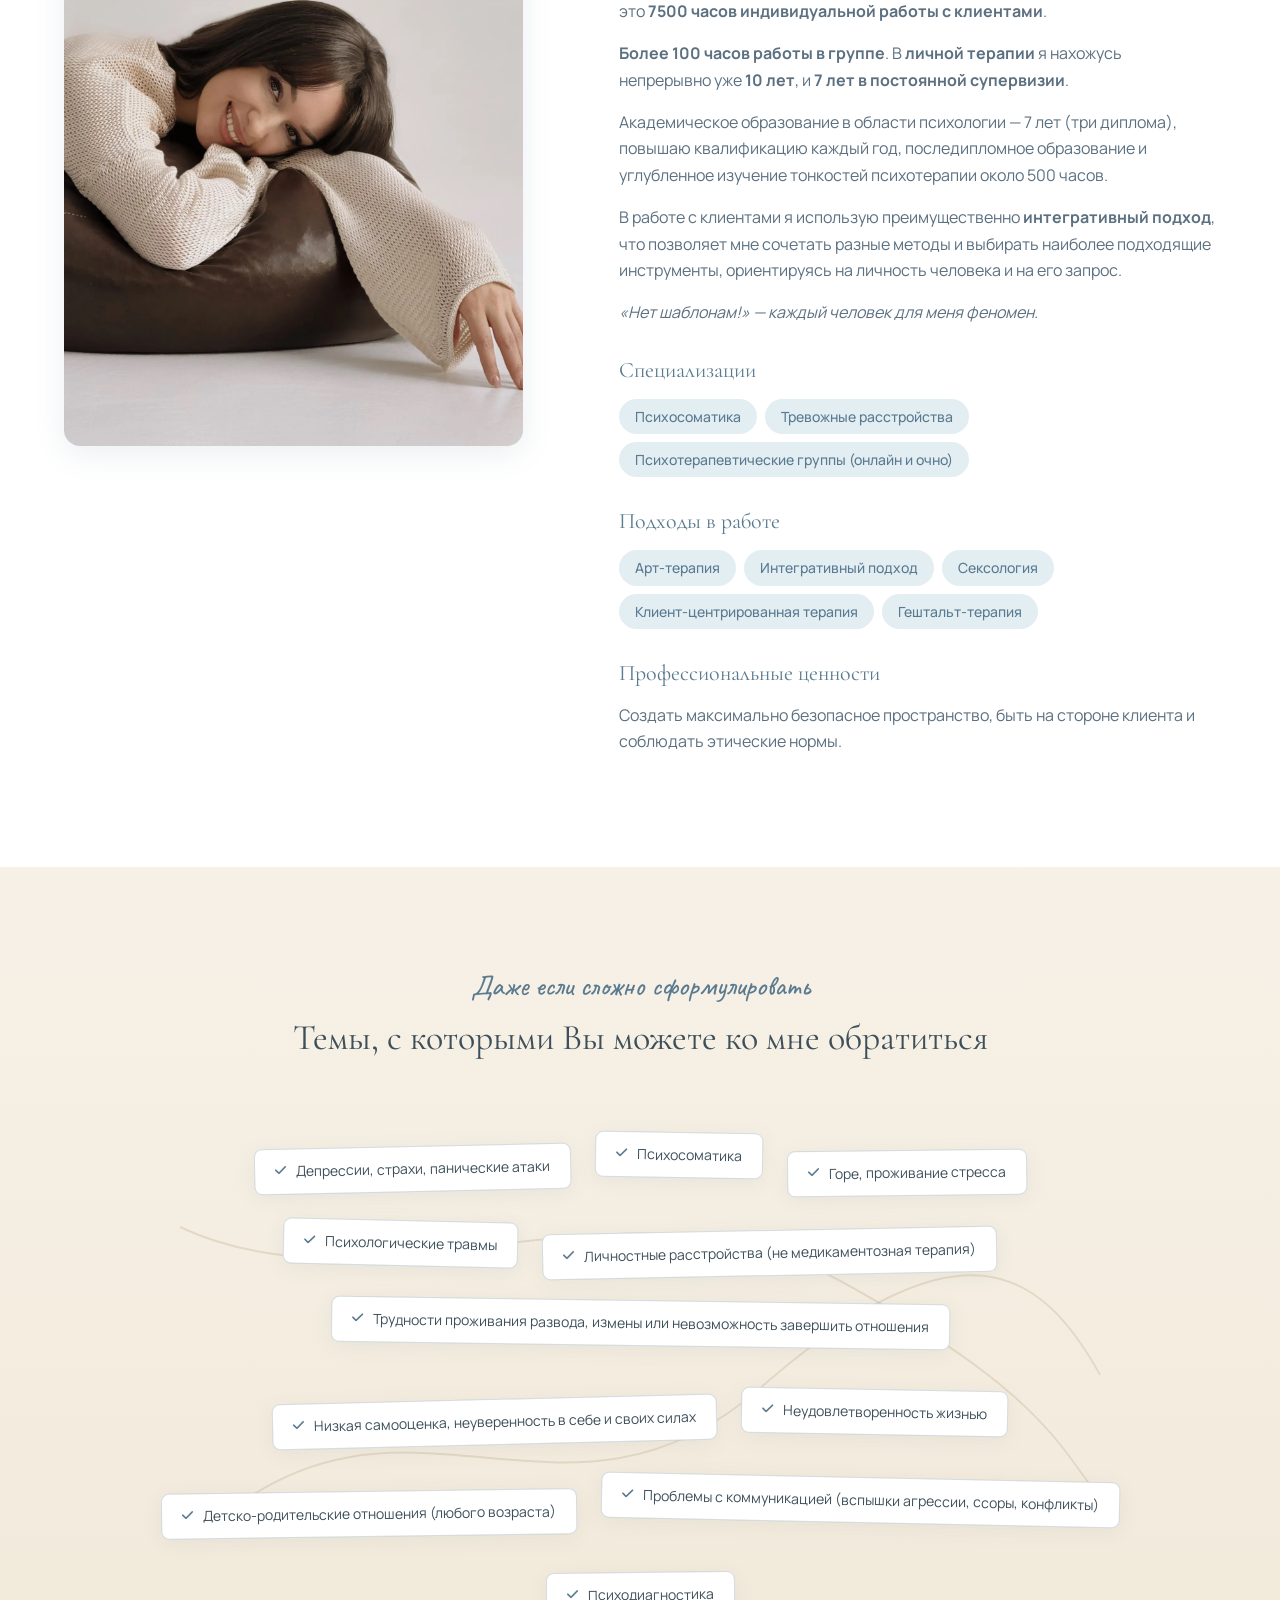
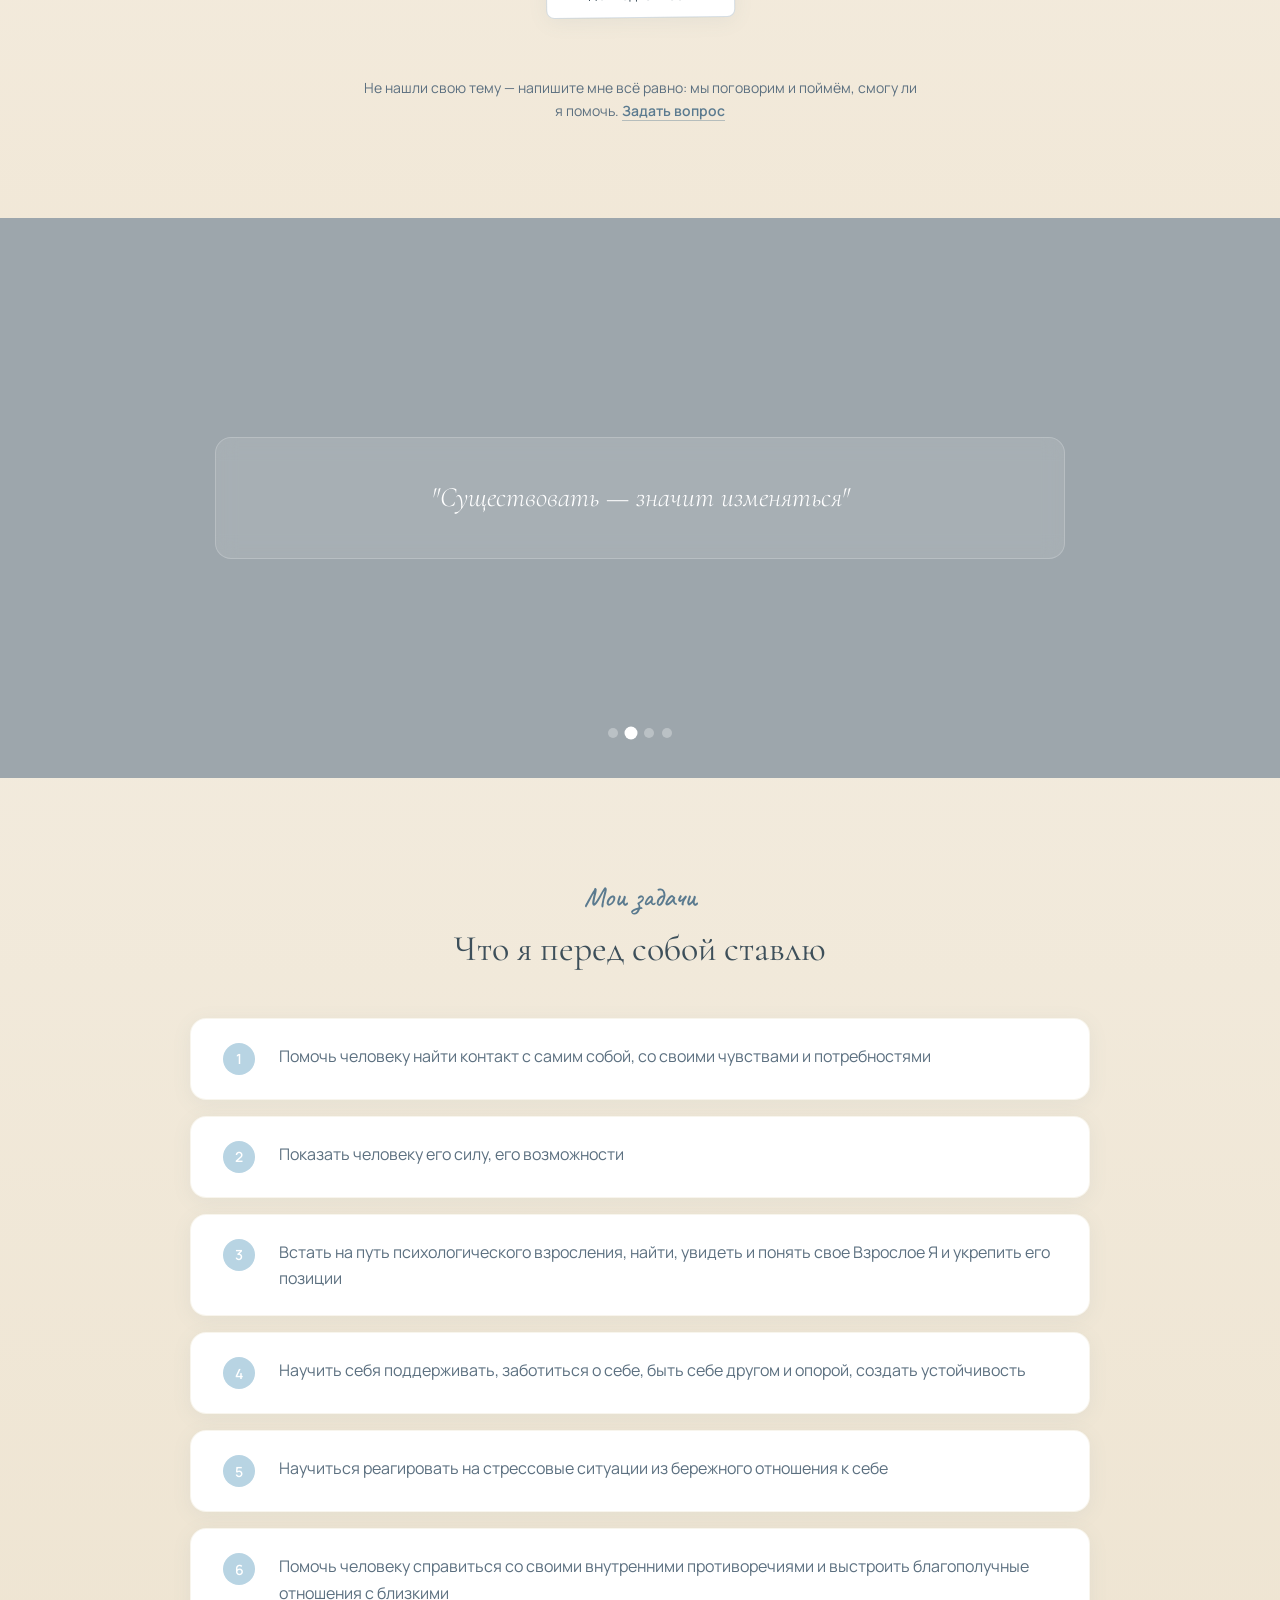
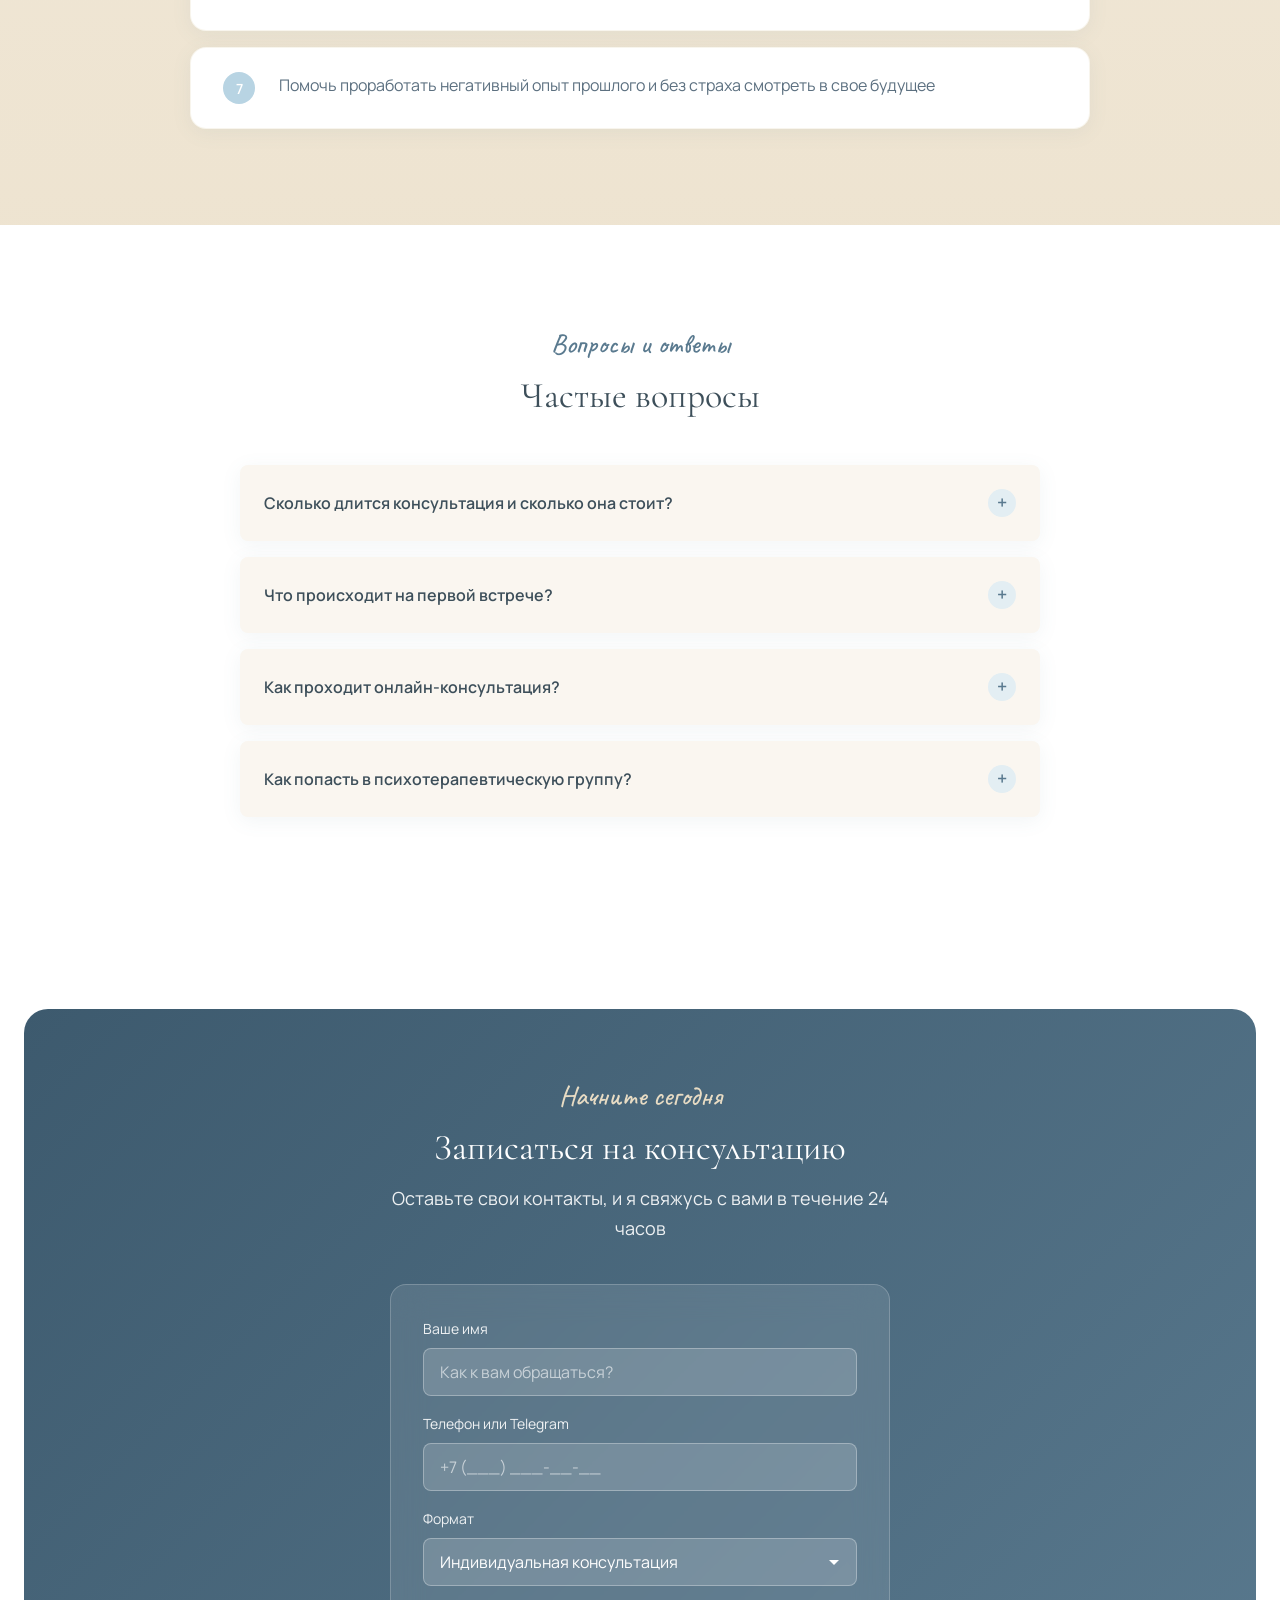
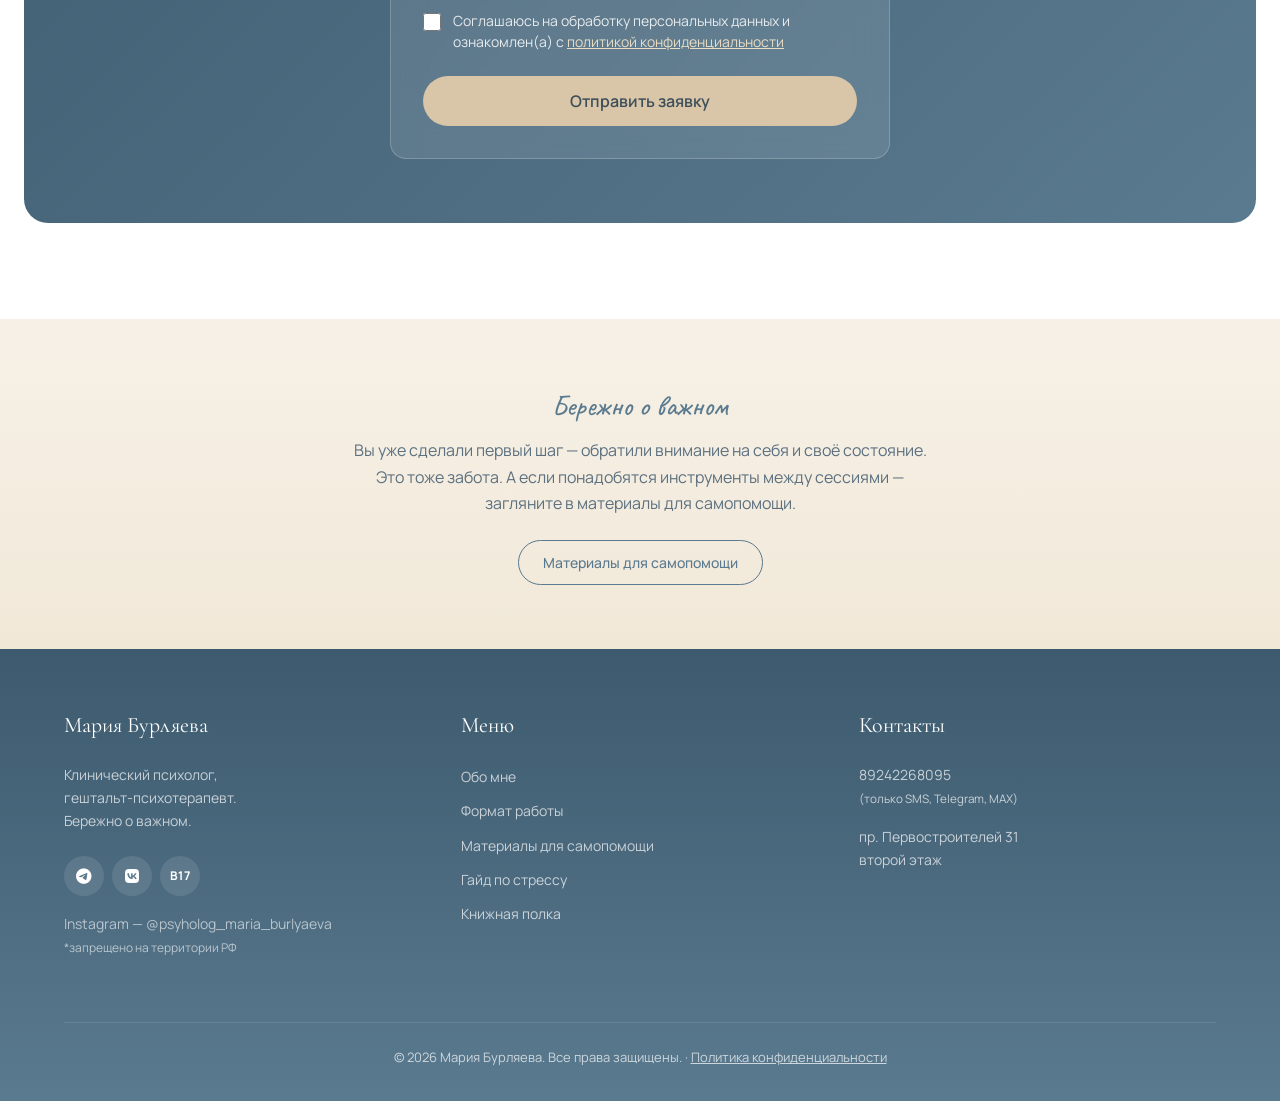
==== commit 7c0e9233: "Add files via upload" ====
--- a/index.html
+++ b/index.html
@@ -47,6 +47,7 @@
     <link href="https://fonts.googleapis.com/css2?family=Caveat:wght@400;500;600&family=Cormorant+Garamond:ital,wght@0,300;0,400;0,500;0,600;1,300;1,400;1,500;1,600&family=Manrope:wght@300;400;500;600;700&display=swap" rel="stylesheet">
     <link rel="stylesheet" href="https://cdnjs.cloudflare.com/ajax/libs/font-awesome/6.4.0/css/all.min.css">
     <link rel="stylesheet" href="styles.css">
+    <noscript><style>.fade-in{opacity:1;transform:none}</style></noscript>
 </head>
 <body>
 
@@ -62,27 +63,33 @@
         <button class="nav-burger" id="navBurger" aria-label="Открыть меню"><span></span><span></span><span></span></button>
     </nav>
 
+    <!-- HERO v4: минимум текста + записка у фото -->
     <section class="hero">
         <div class="container hero-grid">
             <div class="fade-in">
                 <span class="hero-tagline">Бережно о важном.</span>
                 <h1>Мария Бурляева<br><span class="accent-italic">Клинический психолог и гештальт-психотерапевт</span></h1>
-                <div class="hero-greeting">
-                    <p>Меня зовут Мария. Я практикующий психолог. Помогаю найти себя и свои способы жить, свой темп, своих людей, своё место в этой жизни...</p>
-                    <p>Со мной Вы можете быть уверены, что Вас услышат, поймут и помогут в решении актуального запроса. Вы не только получите профессиональную помощь, но ещё и безопасную площадку для исследования себя и своих проблем.</p>
-                </div>
-                <div class="hero-badges">
-                    <span class="badge">10+ лет практики</span>
-                    <span class="badge">7500+ часов терапии</span>
-                    <span class="badge">Очно и онлайн</span>
-                </div>
-                <a href="#contact" class="btn-hero">Записаться на консультацию</a>
-            </div>
-            <div class="fade-in">
+                <div class="hero-cta"><a href="#contact" class="btn-hero">Записаться на консультацию</a></div>
+            </div>
+            <div class="hero-photo fade-in">
                 <img src="assets/img/hero.jpg" alt="Мария Бурляева — клинический психолог" class="hero-image" decoding="async" fetchpriority="high">
-            </div>
-        </div>
-    </section>
+                <div class="note-card">
+                    <span class="hand">Пара слов о себе</span>
+                    <p>Меня зовут Мария. Помогаю найти себя и свои способы жить — свой темп, своих людей, своё место в этой жизни.</p>
+                    <p>Со мной вас услышат, поймут и помогут в решении актуального запроса — безопасно и бережно.</p>
+                </div>
+            </div>
+        </div>
+    </section>
+
+    <!-- Траст-бар: цифры доверия отдельной полосой -->
+    <div class="trust-bar">
+        <div class="container">
+            <span class="badge">10+ лет практики</span>
+            <span class="badge">7500+ часов терапии</span>
+            <span class="badge">Очно и онлайн</span>
+        </div>
+    </div>
 
     <section class="formats-section" id="formats">
         <div class="formats-container">
@@ -168,37 +175,6 @@
                     <p class="method-description">Суть методики заключается в раскрытии бессознательных психологических процессов посредством разговора с клиентом.</p>
                 </div>
             </div>
-        </div>
-    </section>
-
-    <section class="principles-section">
-        <div class="video-background">
-            <video id="oceanVideo" autoplay muted loop playsinline preload="metadata" aria-hidden="true">
-                <source src="assets/ocean.mp4" type="video/mp4">
-            </video>
-            <div class="video-overlay"></div>
-        </div>
-        
-        <div class="principles-container">
-            <div class="principle-quote active">
-                <p>"Чтобы удержать душевное равновесие, восстановить эмоциональную стабильность, справиться со страхами и тревогами любому человеку может понадобиться помощь."</p>
-            </div>
-            <div class="principle-quote">
-                <p>"Существовать — значит изменяться"</p>
-            </div>
-            <div class="principle-quote">
-                <p>"Изменяться — значит взрослеть"</p>
-            </div>
-            <div class="principle-quote">
-                <p>"Взрослеть — значит бесконечно создавать себя."</p>
-            </div>
-        </div>
-        
-        <div class="quote-indicators" role="group" aria-label="Переключение цитат">
-            <button class="quote-dot active" data-index="0" aria-label="Цитата 1"></button>
-            <button class="quote-dot" data-index="1" aria-label="Цитата 2"></button>
-            <button class="quote-dot" data-index="2" aria-label="Цитата 3"></button>
-            <button class="quote-dot" data-index="3" aria-label="Цитата 4"></button>
         </div>
     </section>
 
@@ -272,6 +248,37 @@
         </div>
     </section>
 
+    <section class="principles-section">
+        <div class="video-background">
+            <video id="oceanVideo" autoplay muted loop playsinline preload="metadata" aria-hidden="true">
+                <source src="assets/ocean.mp4" type="video/mp4">
+            </video>
+            <div class="video-overlay"></div>
+        </div>
+        
+        <div class="principles-container">
+            <div class="principle-quote active">
+                <p>"Чтобы удержать душевное равновесие, восстановить эмоциональную стабильность, справиться со страхами и тревогами любому человеку может понадобиться помощь."</p>
+            </div>
+            <div class="principle-quote">
+                <p>"Существовать — значит изменяться"</p>
+            </div>
+            <div class="principle-quote">
+                <p>"Изменяться — значит взрослеть"</p>
+            </div>
+            <div class="principle-quote">
+                <p>"Взрослеть — значит бесконечно создавать себя."</p>
+            </div>
+        </div>
+        
+        <div class="quote-indicators" role="group" aria-label="Переключение цитат">
+            <button class="quote-dot active" data-index="0" aria-label="Цитата 1"></button>
+            <button class="quote-dot" data-index="1" aria-label="Цитата 2"></button>
+            <button class="quote-dot" data-index="2" aria-label="Цитата 3"></button>
+            <button class="quote-dot" data-index="3" aria-label="Цитата 4"></button>
+        </div>
+    </section>
+
     <section class="tasks-section sand-ripples-dense">
         <div class="container">
             <div class="section-header fade-in">
--- a/styles.css
+++ b/styles.css
@@ -229,7 +229,7 @@
     gap: var(--sp-2);
 }
 
-/* Hero */
+/* HERO v4: минимум текста + записка у фото + траст-бар */
 .hero {
     padding-top: calc(var(--section-y) + 56px);
     padding-bottom: var(--section-y);
@@ -245,16 +245,46 @@
 }
 .hero-grid { display: grid; grid-template-columns: 1.1fr 1fr; gap: var(--sp-8); align-items: center; position: relative; z-index: 1; }
 .hero-tagline { display: block; font-family: var(--font-hand); font-size: var(--fs-hand); color: var(--blue-dark); margin-bottom: var(--sp-1); }
-.hero-subtitle { font-size: var(--fs-lead); line-height: var(--lh-body); color: var(--text-light); margin: var(--sp-2) 0 var(--sp-3); max-width: 480px; }
-.hero-greeting { margin-top: var(--sp-3); max-width: 520px; }
-.hero-greeting p { font-size: var(--fs-lead); line-height: var(--lh-body); color: var(--text-light); }
-.hero-greeting p + p { margin-top: var(--sp-2); }
-.hero-badges { display: flex; gap: var(--sp-2); margin: var(--sp-3) 0; flex-wrap: wrap; }
+.hero-cta { margin-top: var(--sp-3); }
+.hero-photo { position: relative; }
+.hero-image { width: 100%; max-width: 420px; height: 520px; object-fit: cover; object-position: center 20%; border-radius: var(--radius-lg); box-shadow: var(--shadow-medium); display: block; margin: 0 auto; }
+.note-card {
+    position: absolute;
+    bottom: -48px;
+    left: -120px;
+    background: var(--white);
+    border-radius: 12px;
+    box-shadow: var(--shadow-medium);
+    padding: 20px 22px;
+    max-width: 280px;
+    transform: rotate(-2deg);
+}
+.note-card .hand {
+    font-family: var(--font-hand);
+    font-size: 1.4rem;
+    color: var(--blue-dark);
+    display: block;
+    margin-bottom: 6px;
+}
+.note-card p { font-size: var(--fs-caption); line-height: 1.55; color: var(--text-light); }
+.note-card p + p { margin-top: 6px; }
 .badge {
     background: var(--white); padding: var(--sp-1) var(--sp-2); border-radius: 50px;
     font-size: var(--fs-small); color: var(--text-dark); border: 1px solid var(--sand); font-weight: 500;
 }
-.hero-image { width: 100%; max-width: 420px; height: 520px; object-fit: cover; object-position: center 20%; border-radius: var(--radius-lg); box-shadow: var(--shadow-medium); }
+.trust-bar {
+    background: var(--white);
+    border-top: 1px solid rgba(232, 220, 196, 0.6);
+    border-bottom: 1px solid rgba(232, 220, 196, 0.6);
+    padding: var(--sp-3);
+}
+.trust-bar .container {
+    display: flex;
+    justify-content: center;
+    align-items: center;
+    gap: var(--sp-2);
+    flex-wrap: wrap;
+}
 
 /* Формат работы */
 .formats-section { background: linear-gradient(135deg, var(--blue-light) 0%, var(--blue) 100%); }
@@ -540,7 +570,6 @@
     line-height: 1.5;
     color: rgba(255, 255, 255, 0.6);
 }
-.footer-note small { font-size: 0.6875rem; color: rgba(255, 255, 255, 0.45); }
 .footer-social .b17-icon {
     font-family: var(--font-body);
     font-weight: 700;
@@ -712,8 +741,13 @@
 @media (max-width: 1024px) {
     .hero-grid, .about-grid, .hero-v4-grid { grid-template-columns: 1fr; gap: var(--sp-6); }
     .hero-v4-text { margin-bottom: 0; }
-    .hero-subtitle, .hero-lead { margin-left: auto; margin-right: auto; }
-    .hero-greeting { margin-left: auto; margin-right: auto; }
+    .hero-lead { margin-left: auto; margin-right: auto; }
+    .note-card {
+        position: static;
+        transform: none;
+        margin: var(--sp-3) auto 0;
+        max-width: 420px;
+    }
     .format-card { grid-template-columns: 1fr; gap: var(--sp-3); }
     .format-meta { align-items: flex-start; }
     .guide-sticky { grid-template-columns: 1fr; gap: var(--sp-5); }
@@ -743,4 +777,32 @@
     .topic-chip:nth-child(n) { transform: none; }
     .topics-lines { display: none; }
     .footer-grid { grid-template-columns: 1fr; }
+}
+
+/* ============================================================
+   АУДИТ: ДОКУМЕНТЫ, STICKY, ЗАЩИТА ЧТЕНИЯ
+   ============================================================ */
+
+/* Страницы без hero (политика): контент ниже фиксированного меню */
+.doc-section { padding-top: calc(var(--section-y) + 56px); }
+.doc-section .container { max-width: 800px; }
+.doc-section h1 { font-size: var(--fs-h2); margin-bottom: var(--sp-2); }
+.doc-section h2 { margin-top: var(--sp-4); }
+.doc-section p { margin-bottom: var(--sp-2); color: var(--text-light); line-height: var(--lh-body); }
+.doc-section p.lead { font-size: var(--fs-lead); margin-bottom: var(--sp-3); }
+.doc-section .doc-foot { margin-top: var(--sp-4); font-size: var(--fs-small); }
+
+/* Липкие колонки (гайд, витрина книг): воздушный зазор от меню */
+.guide-aside, .stage { top: 120px; }
+
+/* Юридическая строка футера читабельнее */
+.footer-note small { font-size: 0.75rem; }
+
+/* Без анимаций для тех, кто просит меньше движения */
+@media (prefers-reduced-motion: reduce) {
+    html { scroll-behavior: auto; }
+    .fade-in, .fade-in.visible { opacity: 1; transform: none; transition: none; }
+}
+@media (max-width: 768px) {
+    .doc-section { padding-top: 150px; }
 }
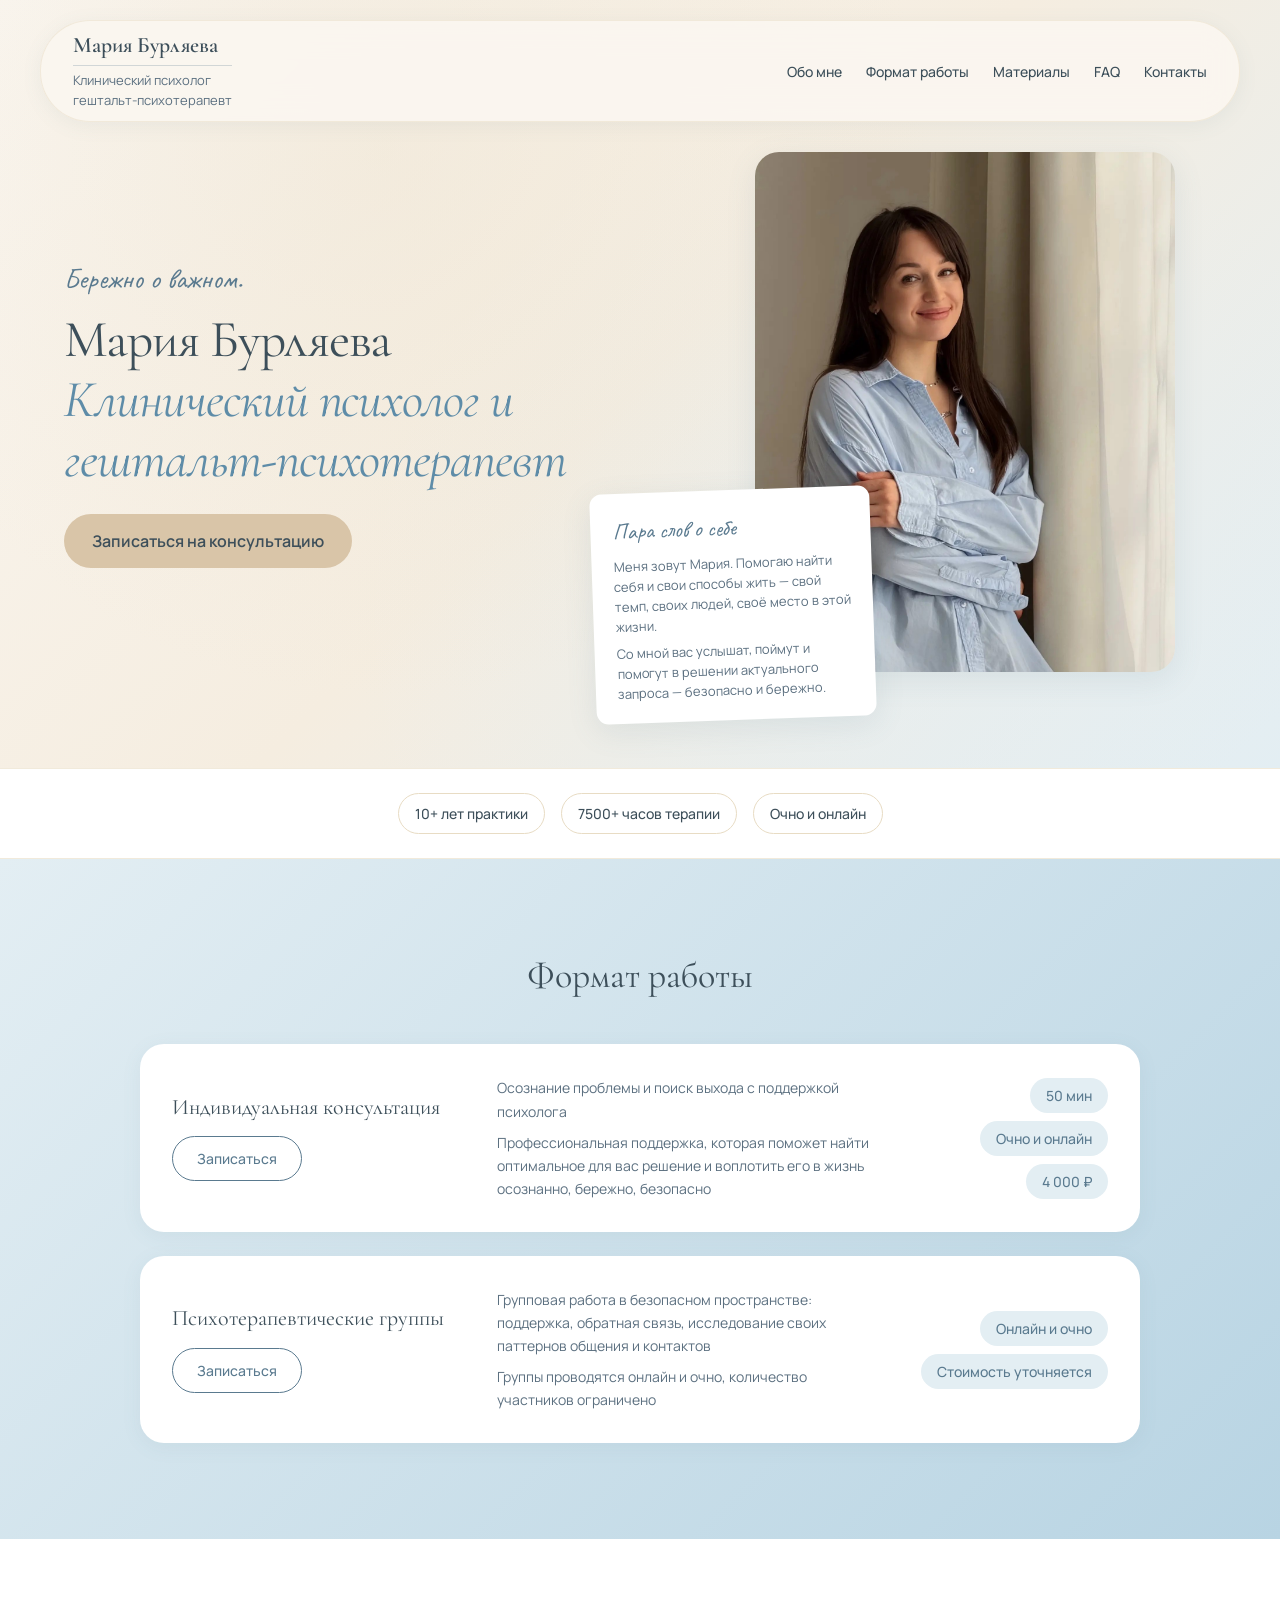
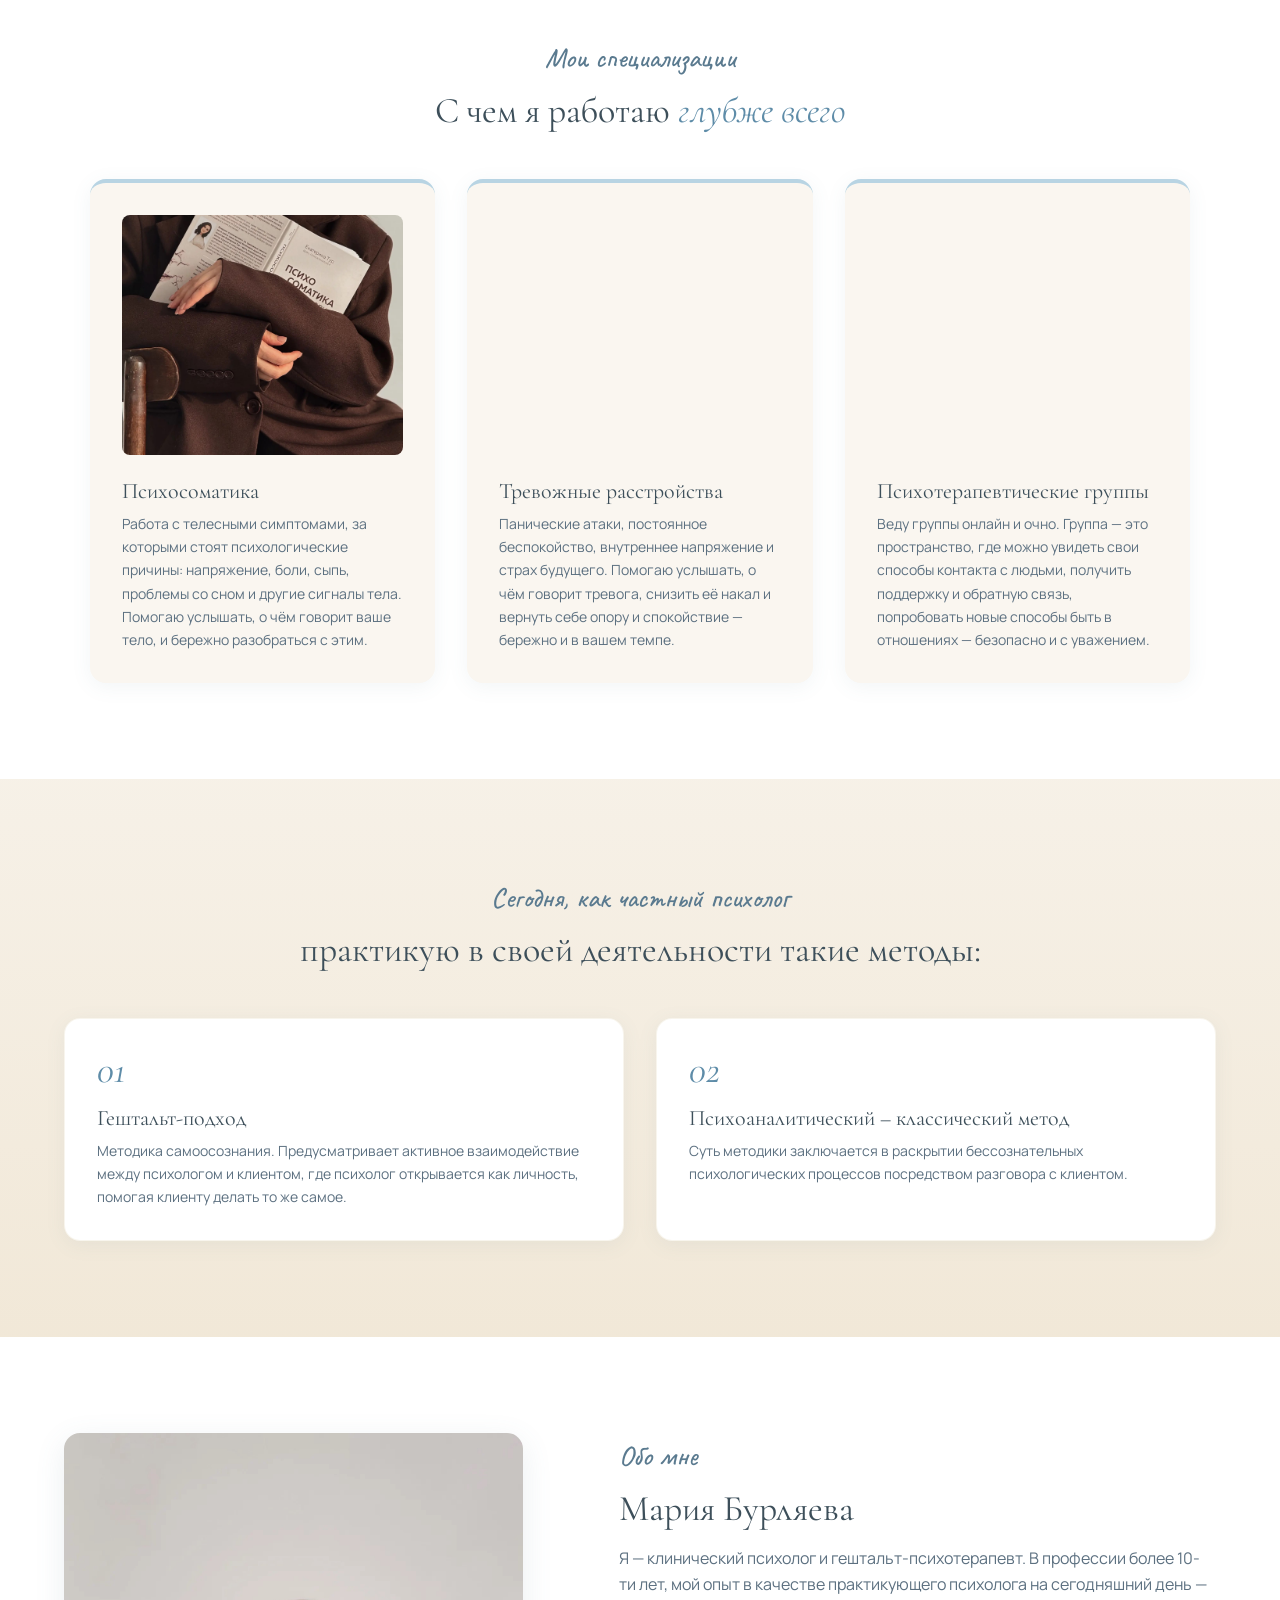
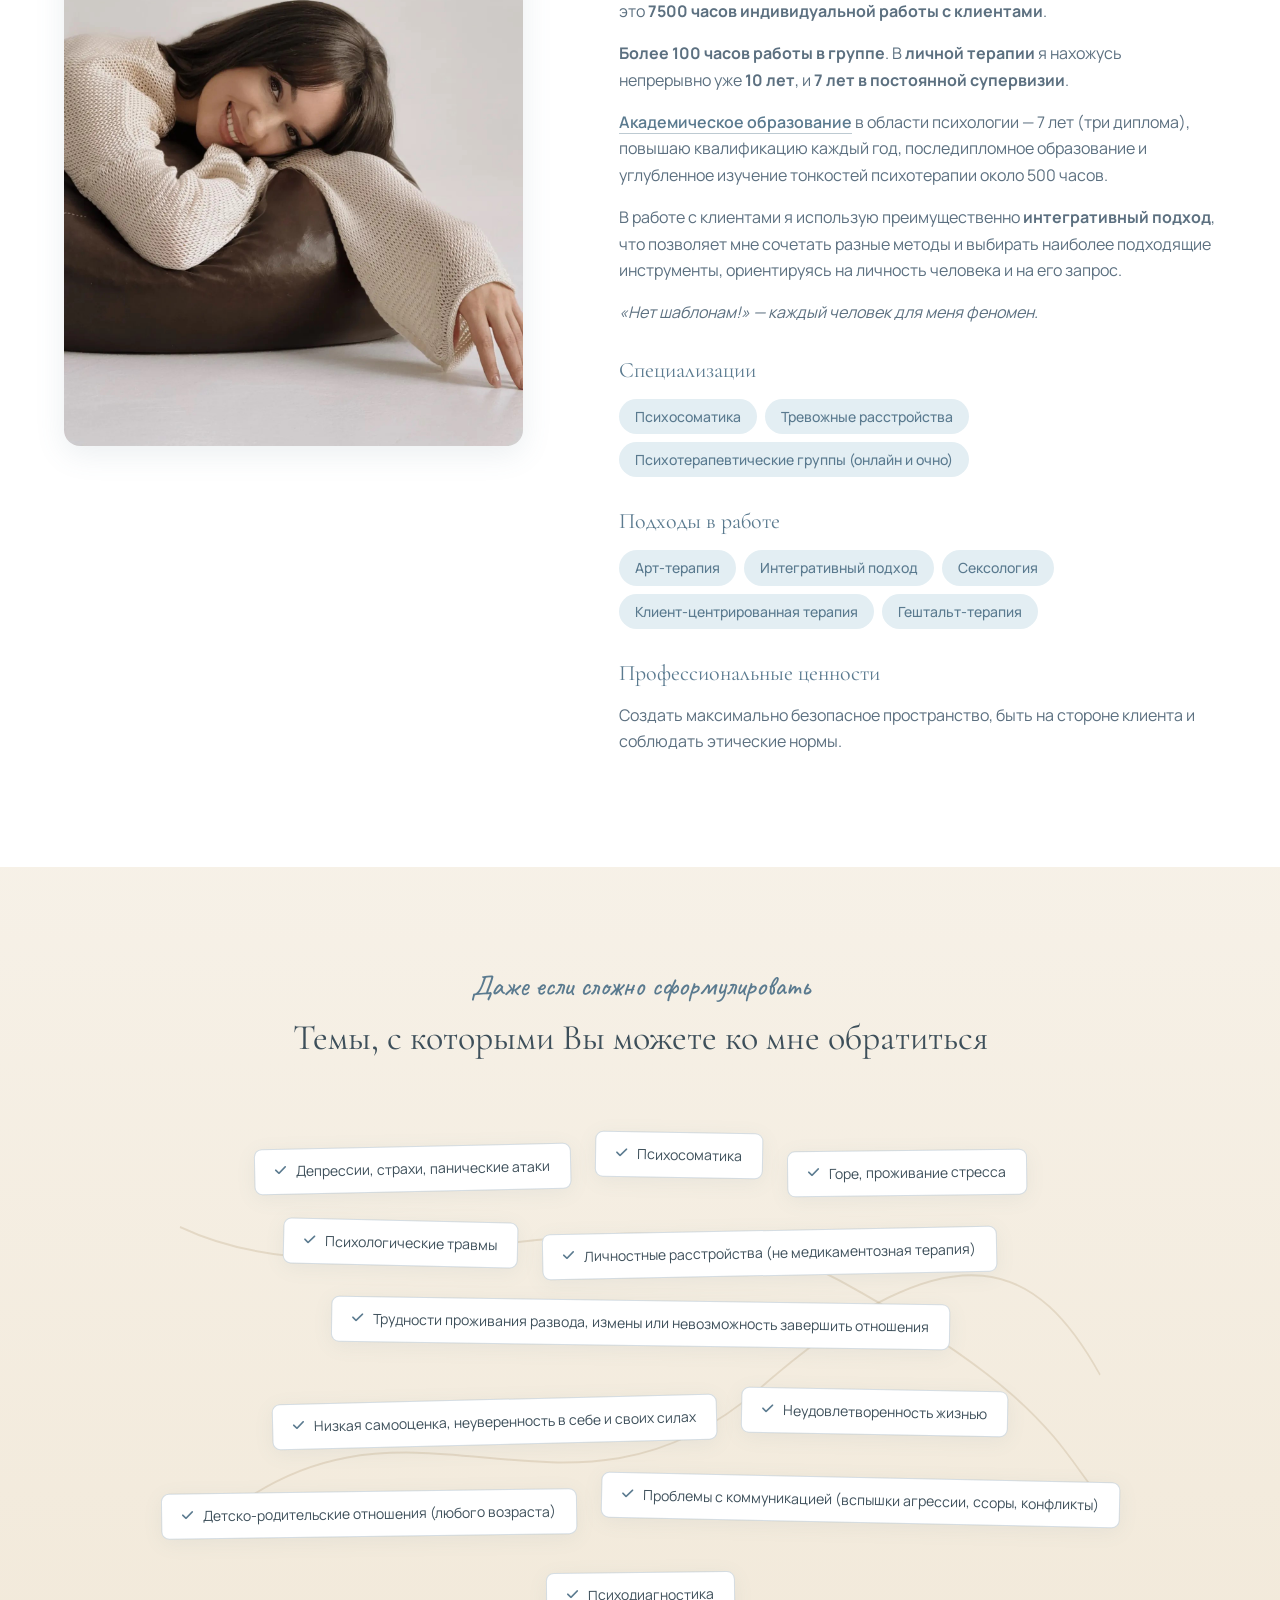
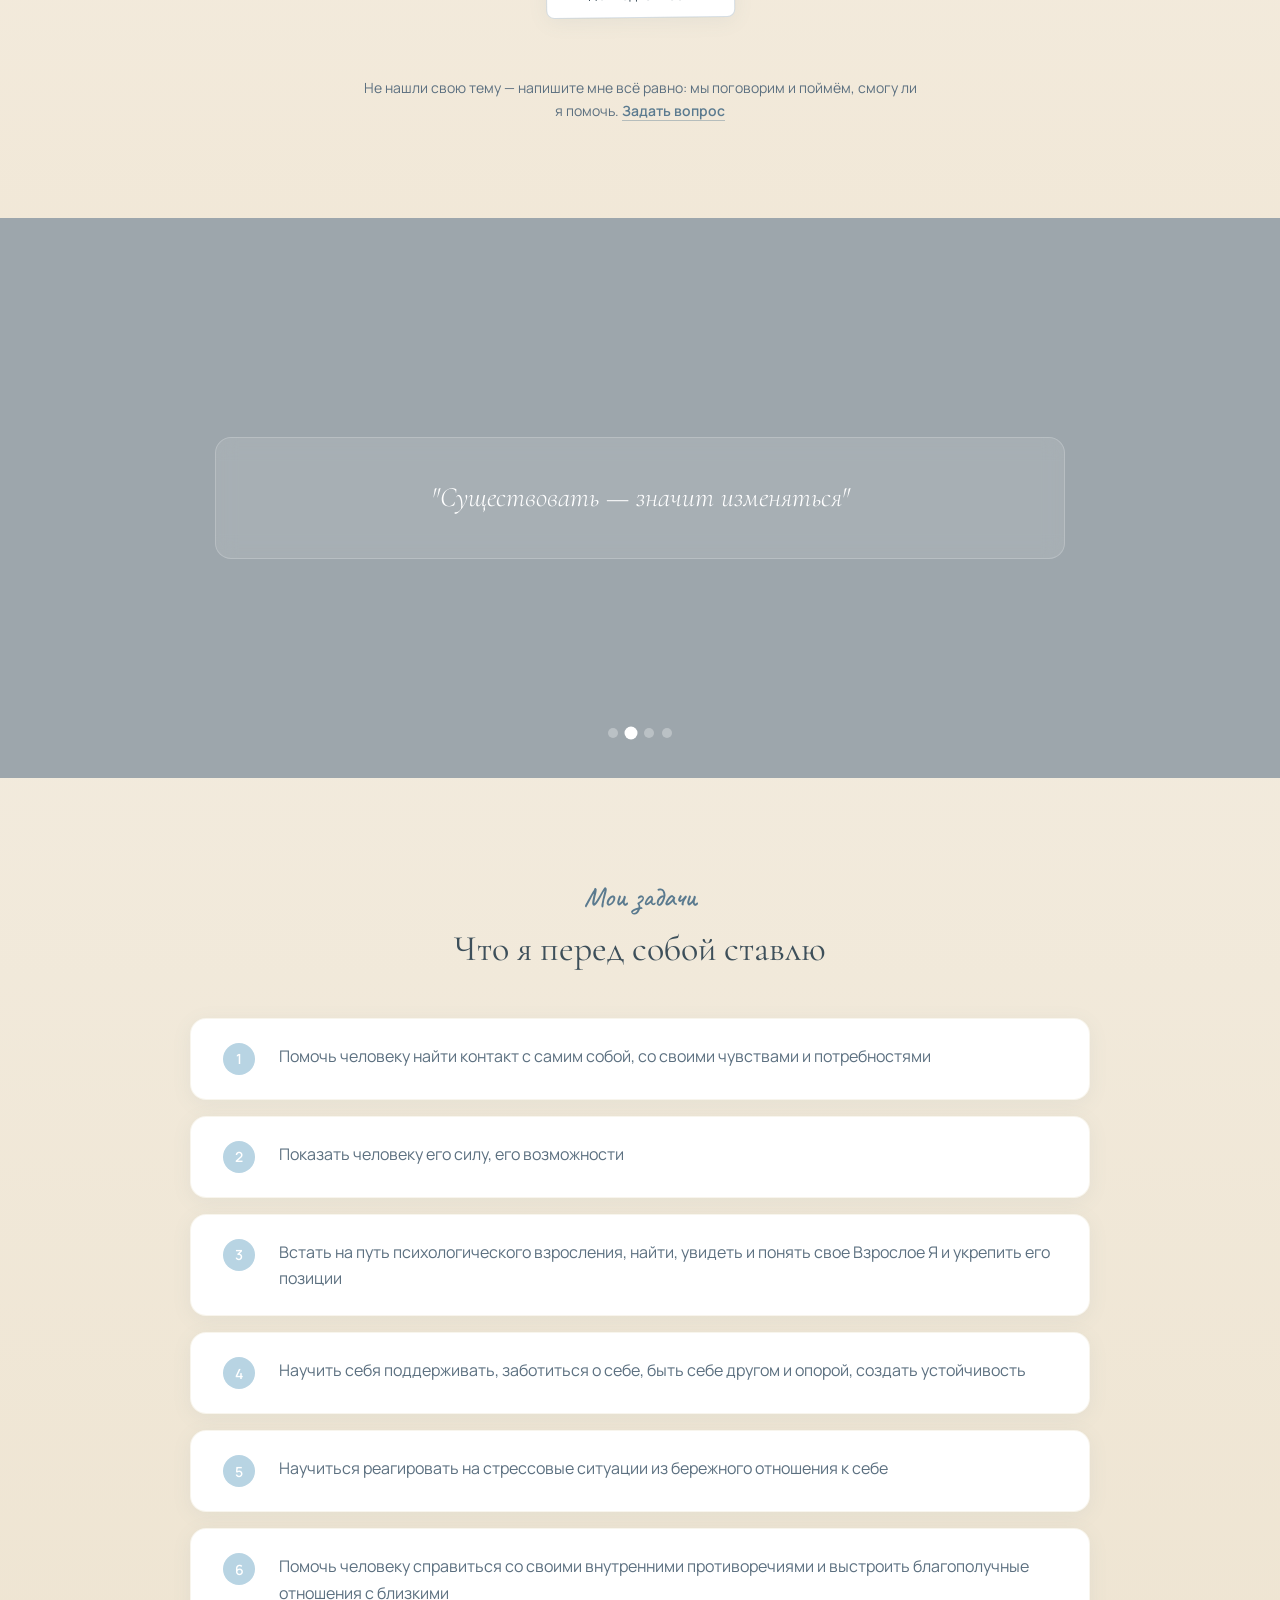
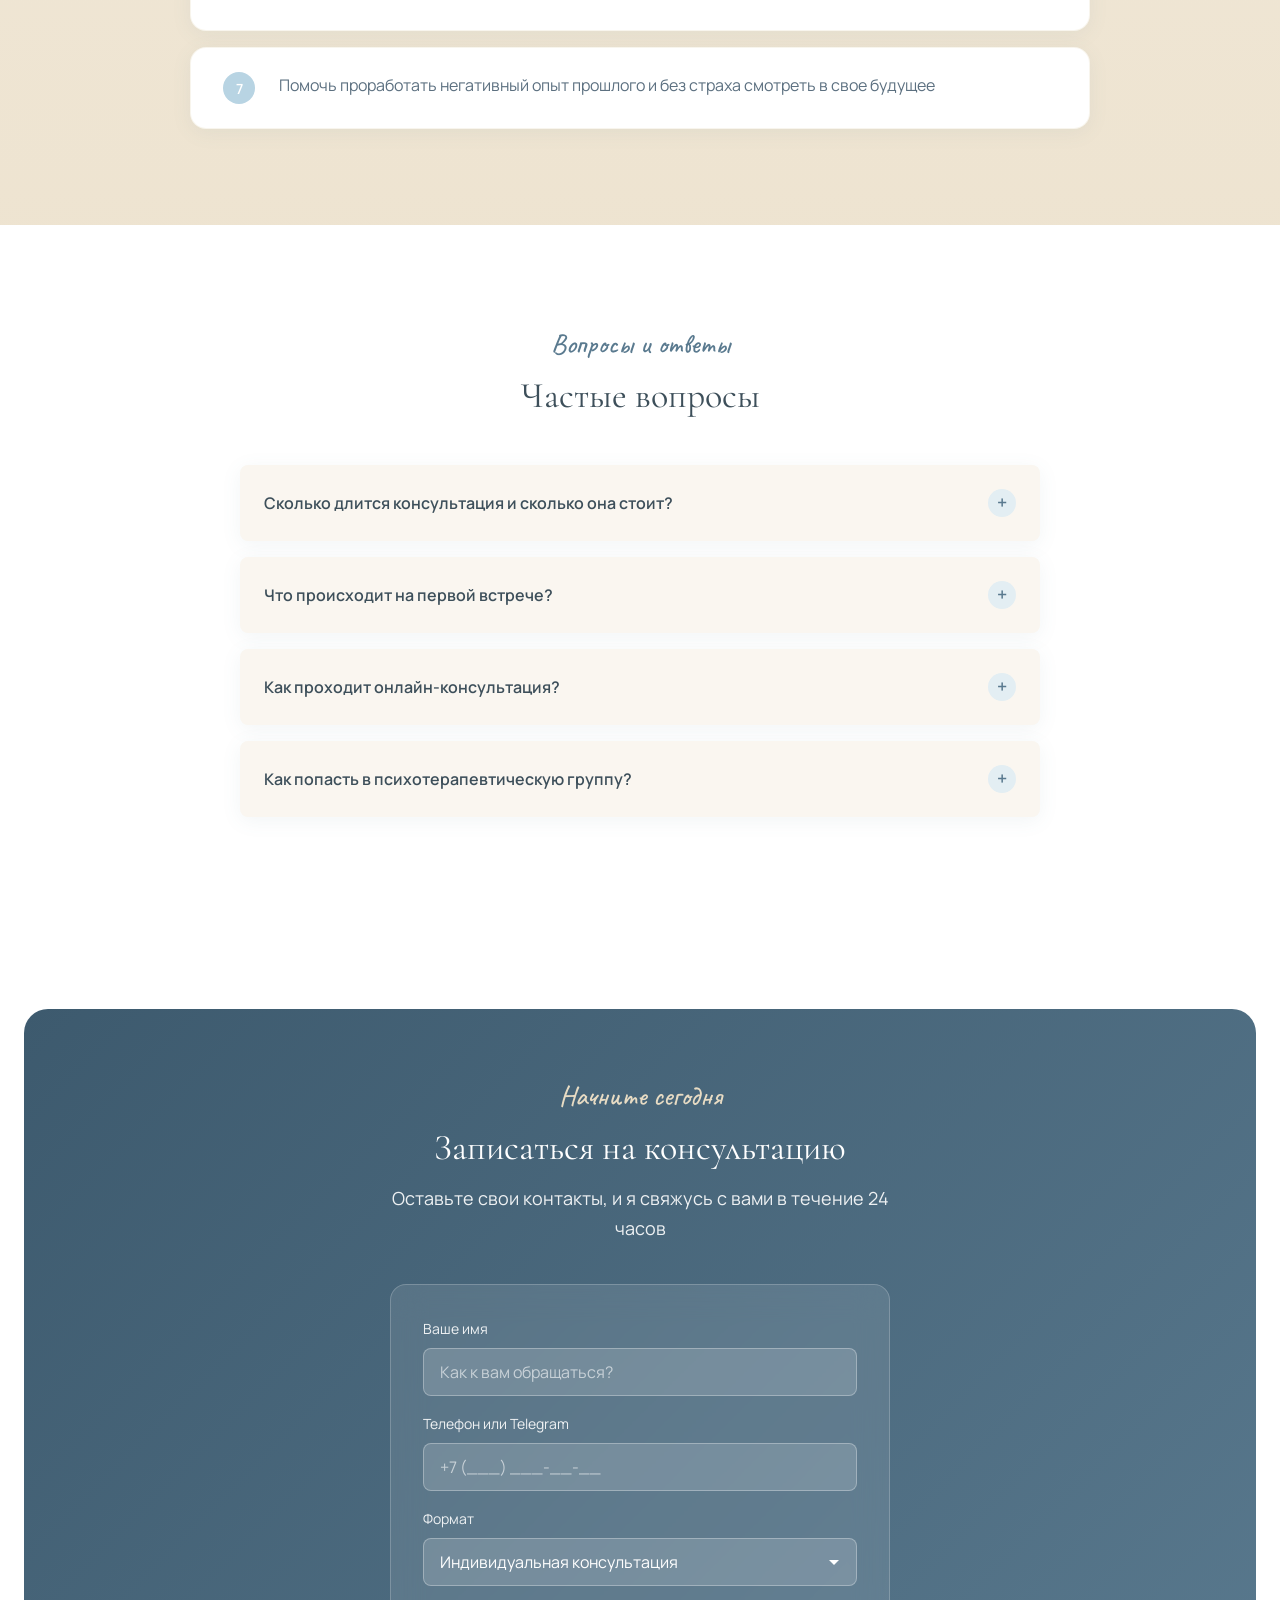
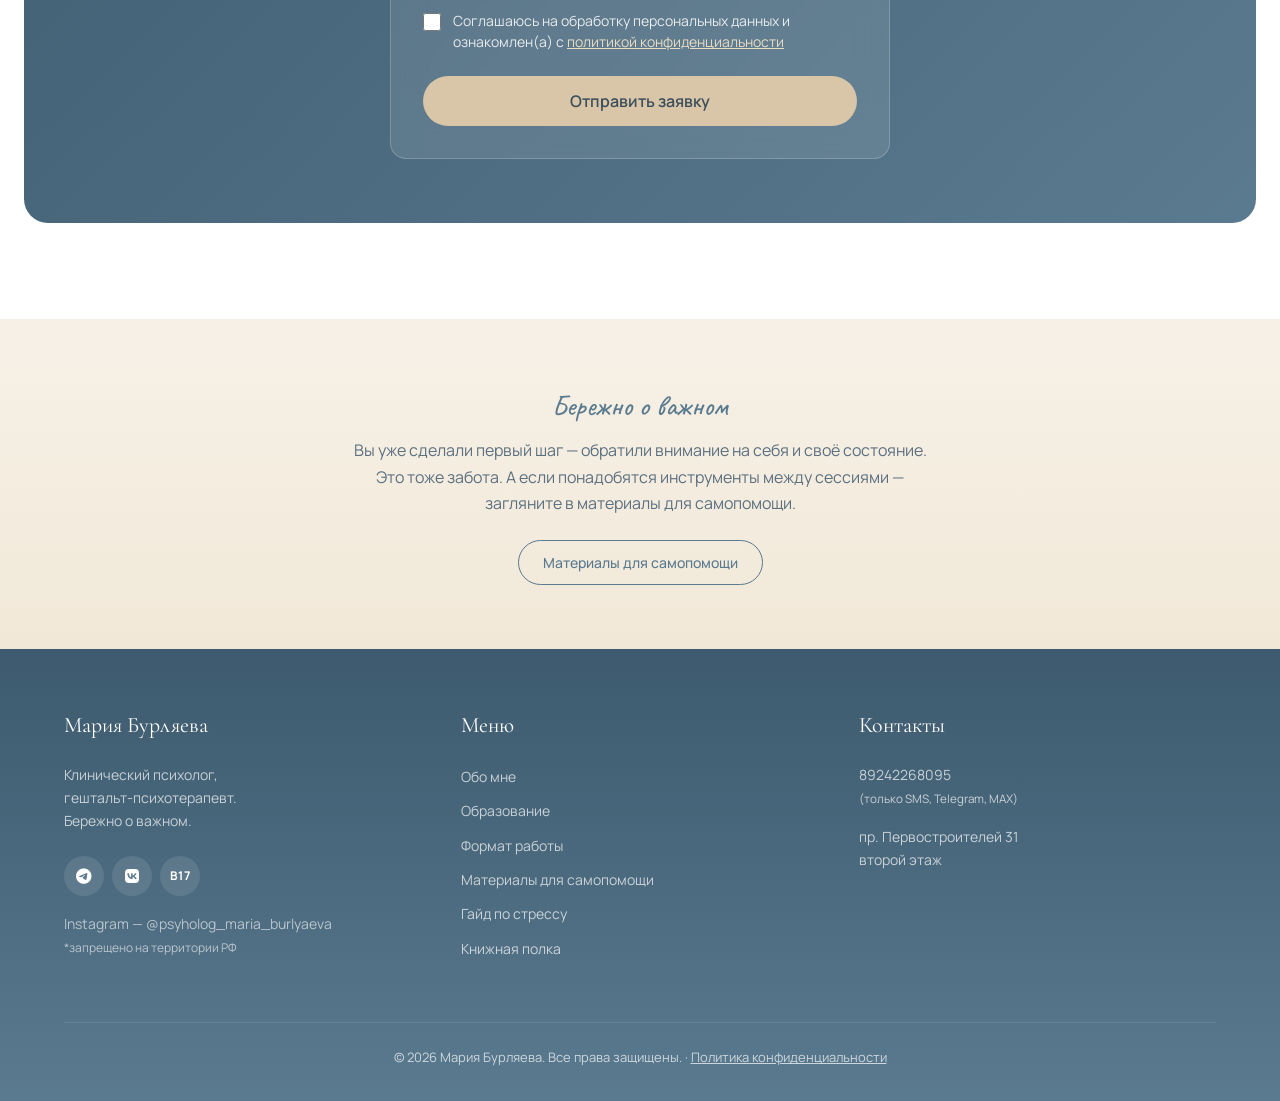
==== commit fa0a30fe: "Add files via upload" ====
--- a/index.html
+++ b/index.html
@@ -63,7 +63,7 @@
         <button class="nav-burger" id="navBurger" aria-label="Открыть меню"><span></span><span></span><span></span></button>
     </nav>
 
-    <!-- HERO v4: минимум текста + записка у фото -->
+    <!-- HERO v4 -->
     <section class="hero">
         <div class="container hero-grid">
             <div class="fade-in">
@@ -82,7 +82,6 @@
         </div>
     </section>
 
-    <!-- Траст-бар: цифры доверия отдельной полосой -->
     <div class="trust-bar">
         <div class="container">
             <span class="badge">10+ лет практики</span>
@@ -189,7 +188,7 @@
                     <h2>Мария Бурляева</h2>
                     <p>Я — клинический психолог и гештальт-психотерапевт. В профессии более 10-ти лет, мой опыт в качестве практикующего психолога на сегодняшний день — это <strong>7500 часов индивидуальной работы с клиентами</strong>.</p>
                     <p><strong>Более 100 часов работы в группе</strong>. В <strong>личной терапии</strong> я нахожусь непрерывно уже <strong>10 лет</strong>, и <strong>7 лет в постоянной супервизии</strong>.</p>
-                    <p>Академическое образование в области психологии — 7 лет (три диплома), повышаю квалификацию каждый год, последипломное образование и углубленное изучение тонкостей психотерапии около 500 часов.</p>
+                    <p><a href="education.html" class="text-link">Академическое образование</a> в области психологии — 7 лет (три диплома), повышаю квалификацию каждый год, последипломное образование и углубленное изучение тонкостей психотерапии около 500 часов.</p>
                     <p>В работе с клиентами я использую преимущественно <strong>интегративный подход</strong>, что позволяет мне сочетать разные методы и выбирать наиболее подходящие инструменты, ориентируясь на личность человека и на его запрос.</p>
                     <p><em>«Нет шаблонам!» — каждый человек для меня феномен.</em></p>
 
@@ -382,6 +381,7 @@
                     <h4>Меню</h4>
                     <ul>
                         <li><a href="index.html#about">Обо мне</a></li>
+                        <li><a href="education.html">Образование</a></li>
                         <li><a href="index.html#formats">Формат работы</a></li>
                         <li><a href="materials.html">Материалы для самопомощи</a></li>
                         <li><a href="materials.html#guide">Гайд по стрессу</a></li>
@@ -390,7 +390,7 @@
                 </div>
                 <div class="footer-col">
                     <h4>Контакты</h4>
-                    <p>89242268095<br><small>(только SMS, Telegram, MAX)</small></p>
+                    <p><a href="tel:+79242268095">89242268095</a><br><small>(только SMS, Telegram, MAX)</small></p>
                     <p>пр. Первостроителей 31<br>второй этаж</p>
                 </div>
             </div>
@@ -453,13 +453,36 @@
             videoObserver.observe(ocean.closest('section'));
         }
 
+        // Отправка заявки на burlyaeva.m@bk.ru через FormSubmit + запасной mailto
         const form = document.getElementById('contactForm');
-        form.addEventListener('submit', (e) => {
+        form.addEventListener('submit', async (e) => {
             e.preventDefault();
             const status = document.getElementById('formStatus');
-            status.classList.add('visible');
-            form.reset();
-            setTimeout(() => status.classList.remove('visible'), 6000);
+            const fd = new FormData(form);
+            const data = Object.fromEntries(fd.entries());
+            data._subject = 'Заявка с сайта Марии Бурляевой';
+            data._template = 'table';
+            data._captcha = 'false';
+            try {
+                const res = await fetch('https://formsubmit.co/ajax/burlyaeva.m@bk.ru', {
+                    method: 'POST',
+                    headers: { 'Content-Type': 'application/json', 'Accept': 'application/json' },
+                    body: JSON.stringify(data)
+                });
+                if (!res.ok) throw new Error('send failed');
+                status.textContent = 'Спасибо! Заявка отправлена. Я свяжусь с вами в течение 24 часов.';
+                status.classList.add('visible');
+                form.reset();
+            } catch (err) {
+                const body = encodeURIComponent(
+                    'Имя: ' + data.name + '\nТелефон или Telegram: ' + data.phone + '\nФормат: ' + data.service
+                );
+                window.location.href = 'mailto:burlyaeva.m@bk.ru?subject=' +
+                    encodeURIComponent('Заявка с сайта Марии Бурляевой') + '&body=' + body;
+                status.textContent = 'Открылась ваша почтовая программа для отправки письма. Если нет — напишите на burlyaeva.m@bk.ru.';
+                status.classList.add('visible');
+            }
+            setTimeout(() => status.classList.remove('visible'), 8000);
         });
     </script>
 </body>
--- a/styles.css
+++ b/styles.css
@@ -1,6 +1,6 @@
 /* ============================================================
    ДИЗАЙН-СИСТЕМА «МОРСКОЙ БРИЗ» · styles.css
-   Единый файл для index.html, materials.html, privacy.html
+   Единый файл для index.html, materials.html, education.html, privacy.html
    ============================================================ */
 
 :root {
@@ -229,7 +229,7 @@
     gap: var(--sp-2);
 }
 
-/* HERO v4: минимум текста + записка у фото + траст-бар */
+/* HERO v4 */
 .hero {
     padding-top: calc(var(--section-y) + 56px);
     padding-bottom: var(--section-y);
@@ -373,6 +373,87 @@
 .about-text p { margin-bottom: var(--sp-2); color: var(--text-light); line-height: var(--lh-body); }
 .approach-tags { display: flex; flex-wrap: wrap; gap: var(--sp-1); margin-top: var(--sp-2); }
 .approach-tag { background: var(--blue-light); padding: 6px var(--sp-2); border-radius: 50px; font-size: var(--fs-small); color: var(--blue-dark); font-weight: 500; }
+
+/* Ссылка «Академическое образование» в тексте */
+.text-link {
+    color: var(--blue-dark);
+    font-weight: 600;
+    text-decoration: none;
+    border-bottom: 1px solid rgba(90, 122, 143, 0.4);
+    transition: color var(--transition);
+}
+.text-link:hover { color: var(--blue-deep); border-bottom-color: var(--blue-deep); }
+
+/* Отдельная страница образования */
+.education-page { padding-top: calc(var(--section-y) + 56px); background: var(--sand-lightest); }
+.education-page .section-header h1 { margin-bottom: var(--sp-2); }
+
+/* Образование: лента документов */
+.edu-group-title {
+    font-family: var(--font-heading);
+    font-size: var(--fs-h3);
+    color: var(--blue-dark);
+    text-align: center;
+    margin: var(--sp-6) 0 var(--sp-2);
+}
+.edu-group-title:first-child { margin-top: var(--sp-3); }
+.edu-item {
+    display: grid;
+    grid-template-columns: 96px 1fr;
+    gap: var(--sp-3);
+    padding: var(--sp-3) 0;
+    border-bottom: 1px solid rgba(90, 122, 143, 0.15);
+}
+.edu-item:last-child { border-bottom: none; }
+.edu-year {
+    font-family: var(--font-heading);
+    font-style: italic;
+    font-size: 1.5rem;
+    color: var(--blue-medium);
+    line-height: 1.2;
+}
+.edu-item h3 { font-size: 1.25rem; margin-bottom: 4px; }
+.edu-program { color: var(--text-dark); font-size: var(--fs-small); font-weight: 600; margin-bottom: 6px; line-height: 1.5; }
+.edu-meta { color: var(--text-light); font-size: var(--fs-small); line-height: var(--lh-body); }
+.edu-issuer { color: var(--text-light); font-size: var(--fs-caption); line-height: 1.5; margin-top: 6px; }
+
+/* Галерея сертификатов: полароидная лента */
+.certs-title {
+    display: block;
+    text-align: center;
+    font-family: var(--font-hand);
+    font-size: var(--fs-hand);
+    color: var(--blue-dark);
+    margin: var(--sp-7) auto var(--sp-3);
+}
+.certs-grid {
+    display: grid;
+    grid-template-columns: repeat(auto-fit, minmax(180px, 1fr));
+    gap: var(--sp-3);
+    max-width: 1000px;
+    margin: 0 auto;
+}
+.cert-card {
+    display: block;
+    background: var(--white);
+    padding: 10px 10px 14px;
+    border-radius: 6px;
+    box-shadow: var(--shadow-soft);
+    transform: rotate(-1deg);
+    transition: transform var(--transition), box-shadow var(--transition);
+    text-decoration: none;
+}
+.cert-card:nth-child(even) { transform: rotate(1.2deg); }
+.cert-card:hover { transform: rotate(0deg) translateY(-6px); box-shadow: var(--shadow-medium); }
+.cert-card img { width: 100%; aspect-ratio: 3 / 4; object-fit: cover; display: block; border-radius: 2px; }
+.cert-card span {
+    display: block;
+    text-align: center;
+    font-size: var(--fs-caption);
+    color: var(--text-light);
+    margin-top: 10px;
+    line-height: 1.4;
+}
 
 /* Темы обращения */
 .topics-section { padding: var(--section-y) 0; overflow: hidden; }
@@ -563,7 +644,7 @@
 .farewell-inner { text-align: center; max-width: 640px; margin: 0 auto; }
 .farewell-inner .lead { margin: 0 auto var(--sp-3); }
 
-/* Футер: упоминание Instagram + иконка B17 */
+/* Футер */
 .footer-note {
     margin-top: var(--sp-2);
     font-size: var(--fs-caption);
@@ -770,6 +851,8 @@
     .polaroid { max-width: 340px; }
     .chapters-sheet { padding: var(--sp-1) var(--sp-3); }
     .chapter { grid-template-columns: 48px 1fr; gap: var(--sp-2); padding: var(--sp-3) 0; }
+    .edu-item { grid-template-columns: 1fr; gap: var(--sp-1); }
+    .edu-year { font-size: 1.25rem; }
     .principle-quote { padding: var(--sp-4) var(--sp-3); }
     .quote-indicators { bottom: var(--sp-4); }
     .contact-section, .cta-box { padding: var(--sp-6) var(--sp-3); }
@@ -782,8 +865,6 @@
 /* ============================================================
    АУДИТ: ДОКУМЕНТЫ, STICKY, ЗАЩИТА ЧТЕНИЯ
    ============================================================ */
-
-/* Страницы без hero (политика): контент ниже фиксированного меню */
 .doc-section { padding-top: calc(var(--section-y) + 56px); }
 .doc-section .container { max-width: 800px; }
 .doc-section h1 { font-size: var(--fs-h2); margin-bottom: var(--sp-2); }
@@ -792,17 +873,39 @@
 .doc-section p.lead { font-size: var(--fs-lead); margin-bottom: var(--sp-3); }
 .doc-section .doc-foot { margin-top: var(--sp-4); font-size: var(--fs-small); }
 
-/* Липкие колонки (гайд, витрина книг): воздушный зазор от меню */
 .guide-aside, .stage { top: 120px; }
 
-/* Юридическая строка футера читабельнее */
 .footer-note small { font-size: 0.75rem; }
 
-/* Без анимаций для тех, кто просит меньше движения */
 @media (prefers-reduced-motion: reduce) {
     html { scroll-behavior: auto; }
     .fade-in, .fade-in.visible { opacity: 1; transform: none; transition: none; }
 }
 @media (max-width: 768px) {
     .doc-section { padding-top: 150px; }
+    .education-page { padding-top: 150px; }
+}
+
+/* ============================================================
+   МОБИЛЬНЫЙ АУДИТ: ХЕДЕР, ПОЛКА
+   ============================================================ */
+.nav-logo span { white-space: nowrap; }
+
+@media (max-width: 768px) {
+    .navbar { top: 12px; width: calc(100% - 24px); padding: 10px 20px; }
+    .nav-logo { font-size: 1.25rem; }
+    .nav-logo span { font-size: 0.6875rem; }
+    .nav-logo span:first-of-type { padding-top: 4px; margin-top: 6px; }
+    .nav-links.active { top: calc(100% + 8px); }
+}
+
+@media (max-width: 768px) {
+    .book-item { flex-wrap: wrap; gap: 4px var(--sp-2); }
+    .book-item .a { flex-basis: 100%; order: 3; }
+}
+
+.book-list .stage {
+    position: static;
+    max-width: 340px;
+    margin: var(--sp-3) auto;
 }
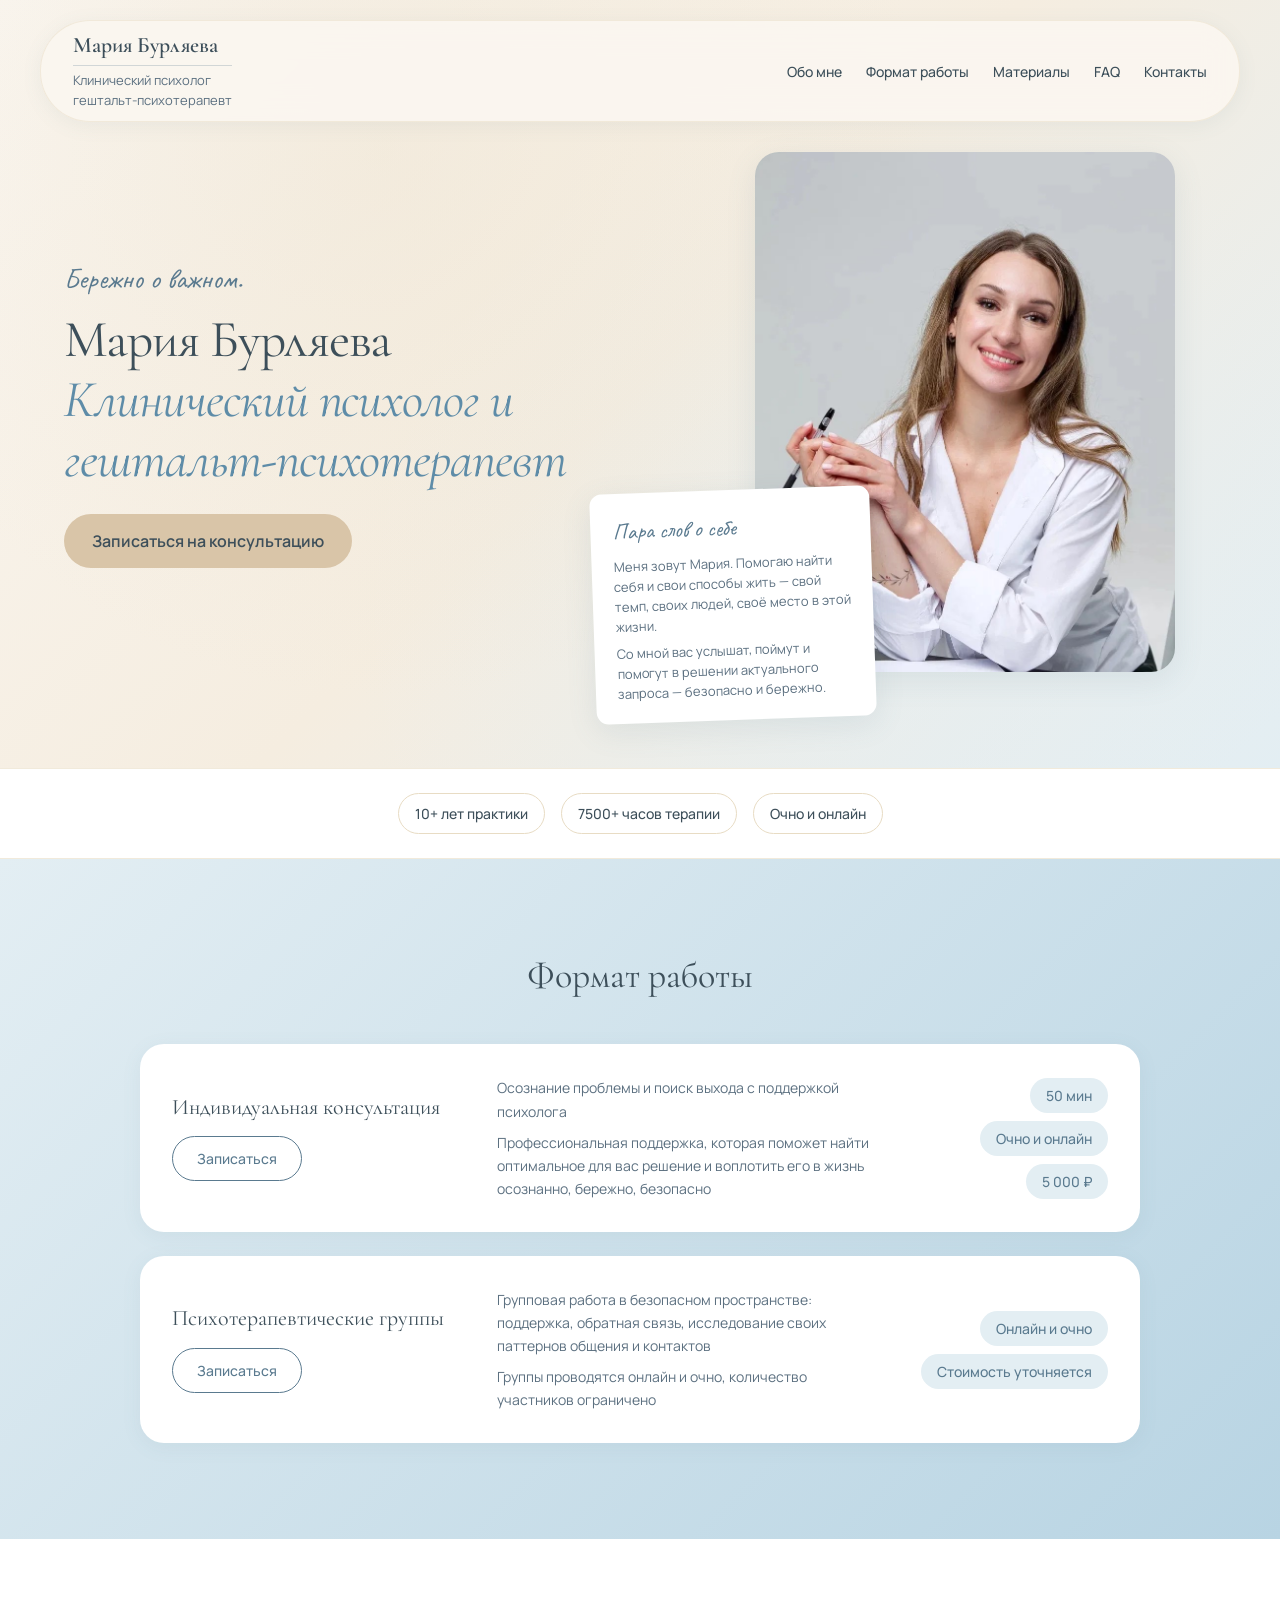
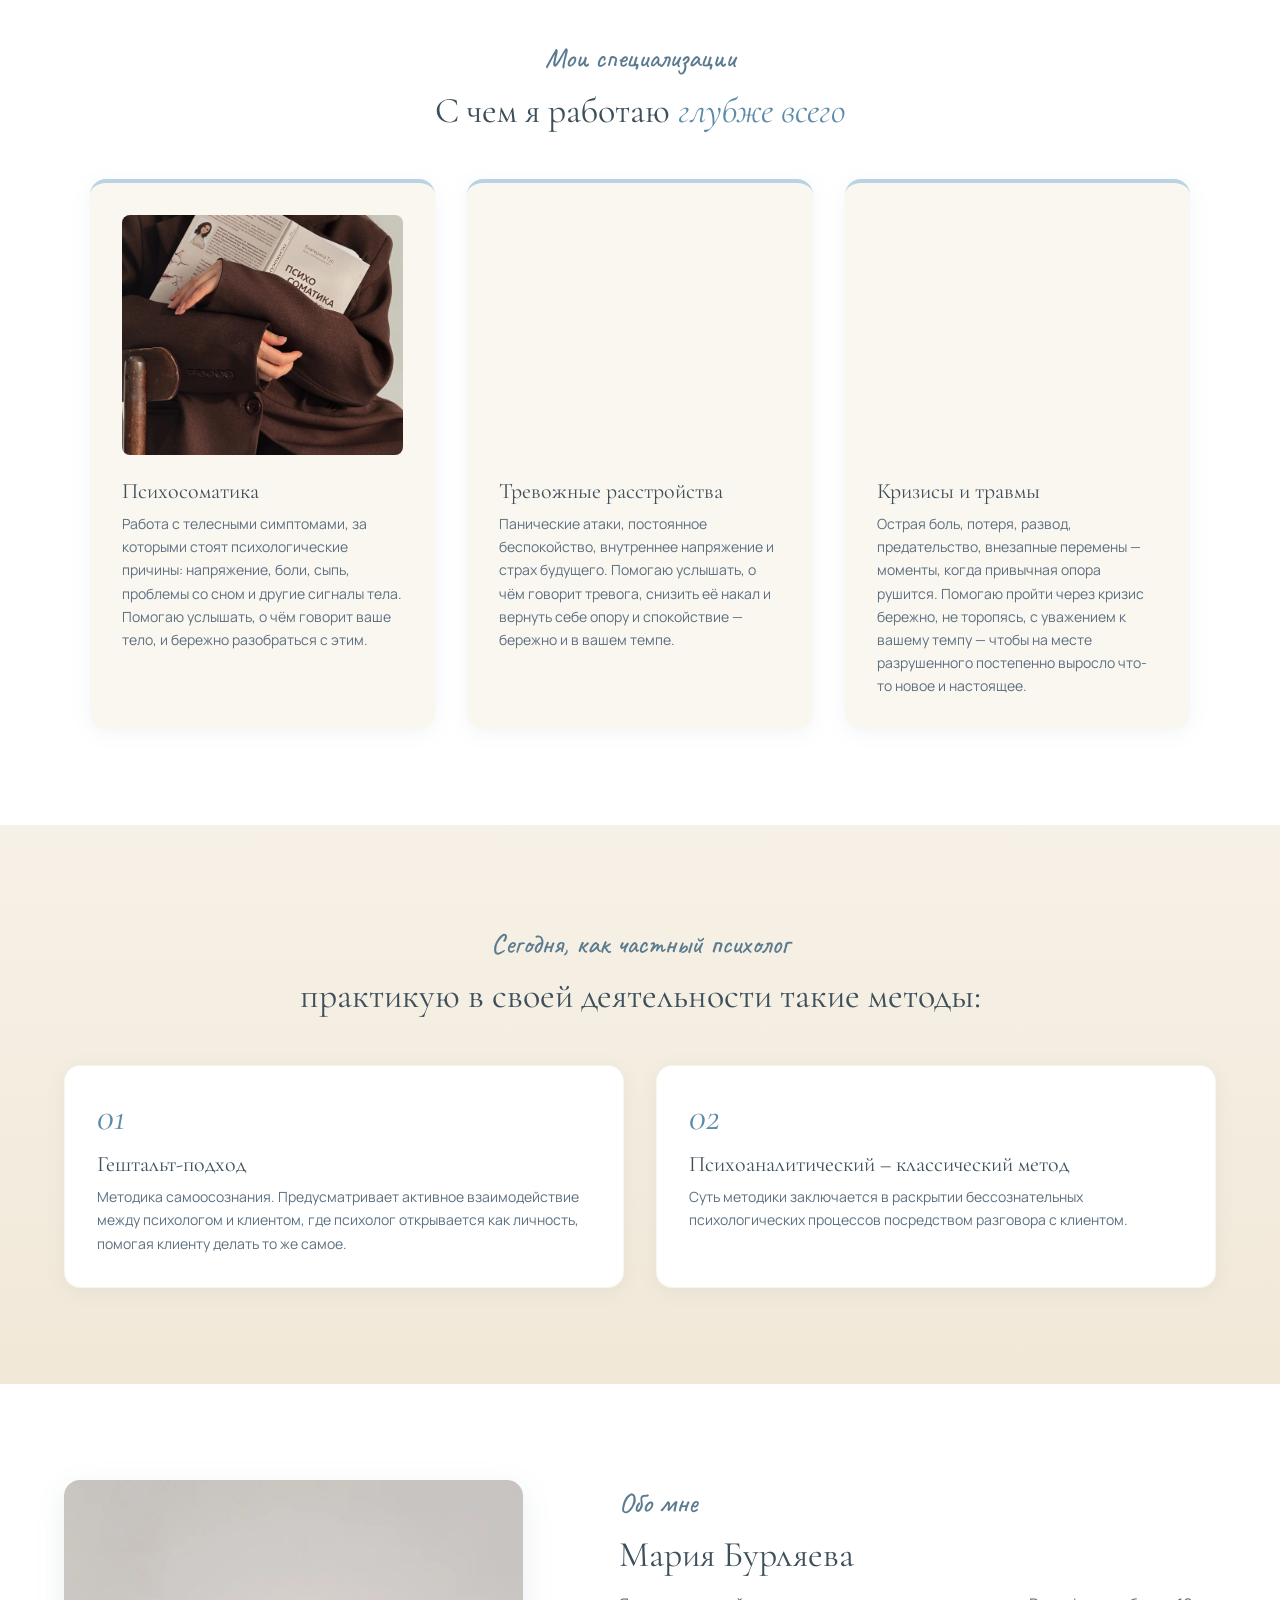
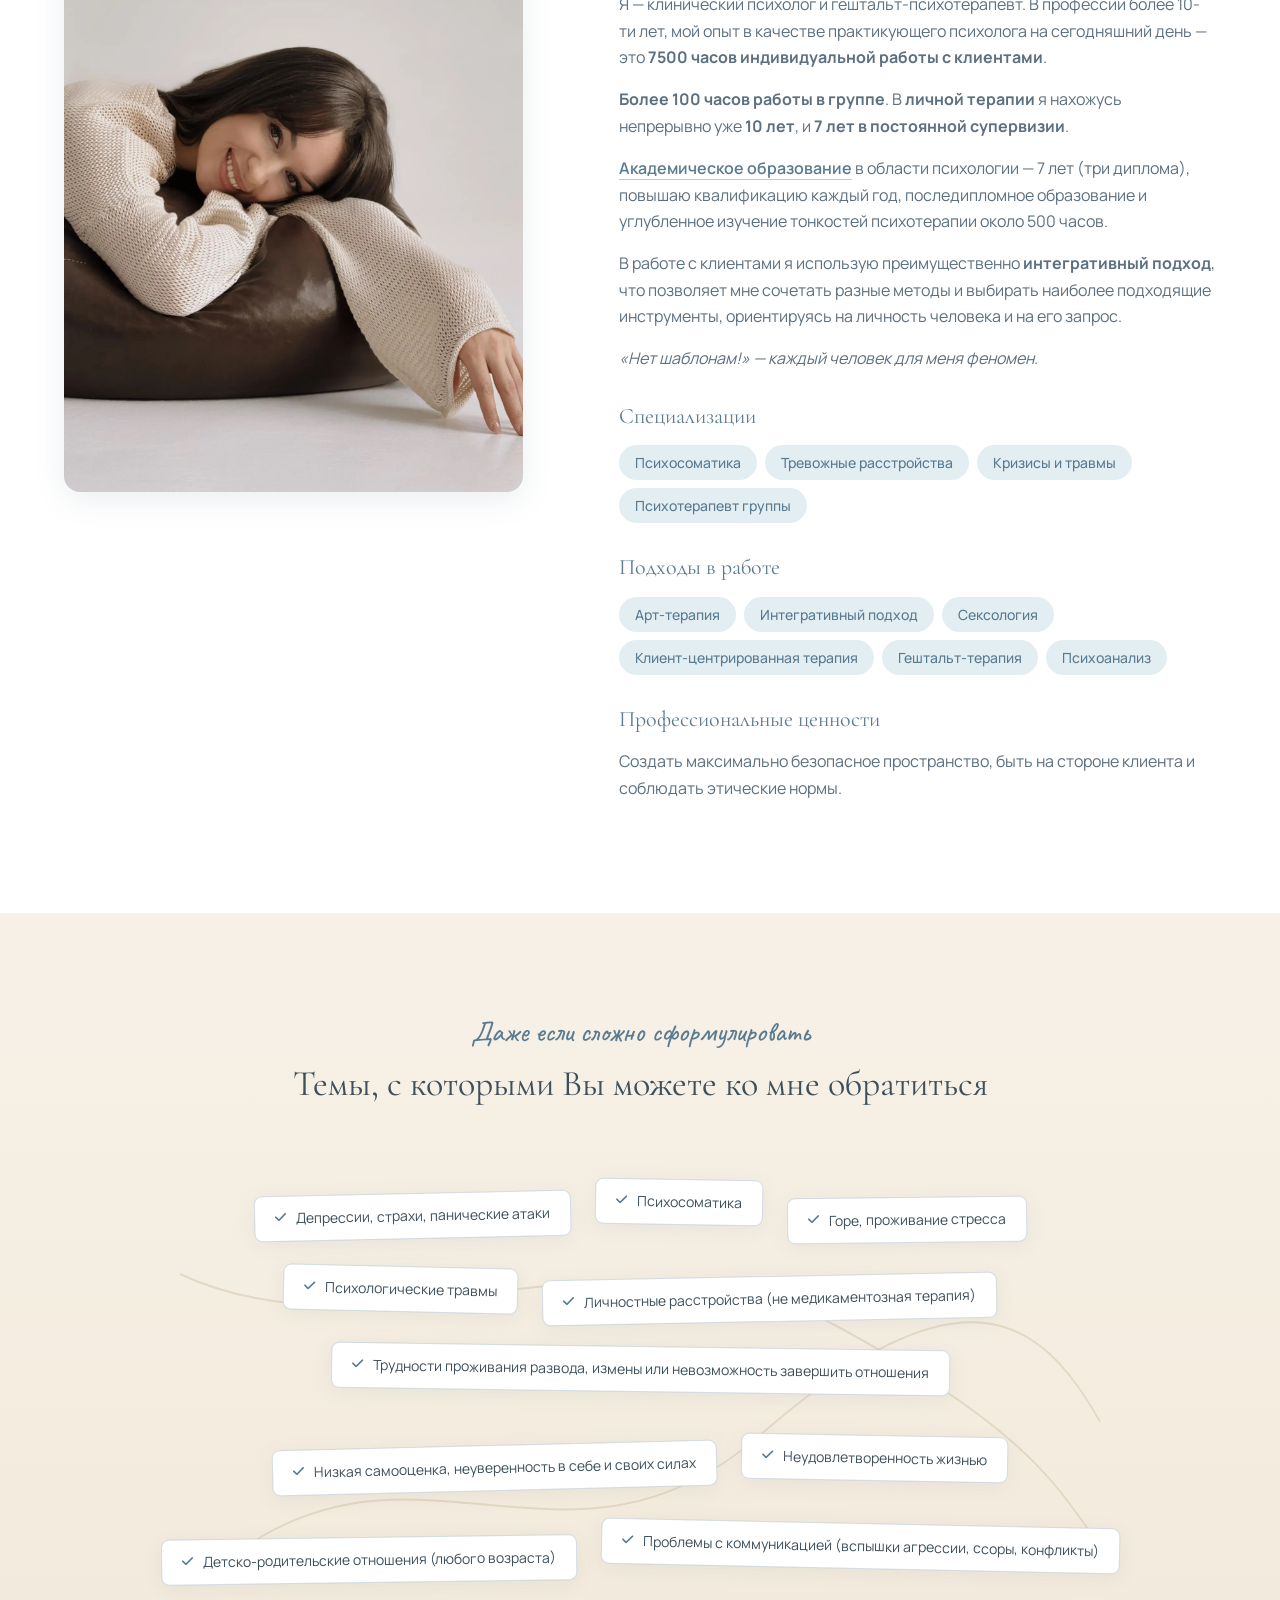
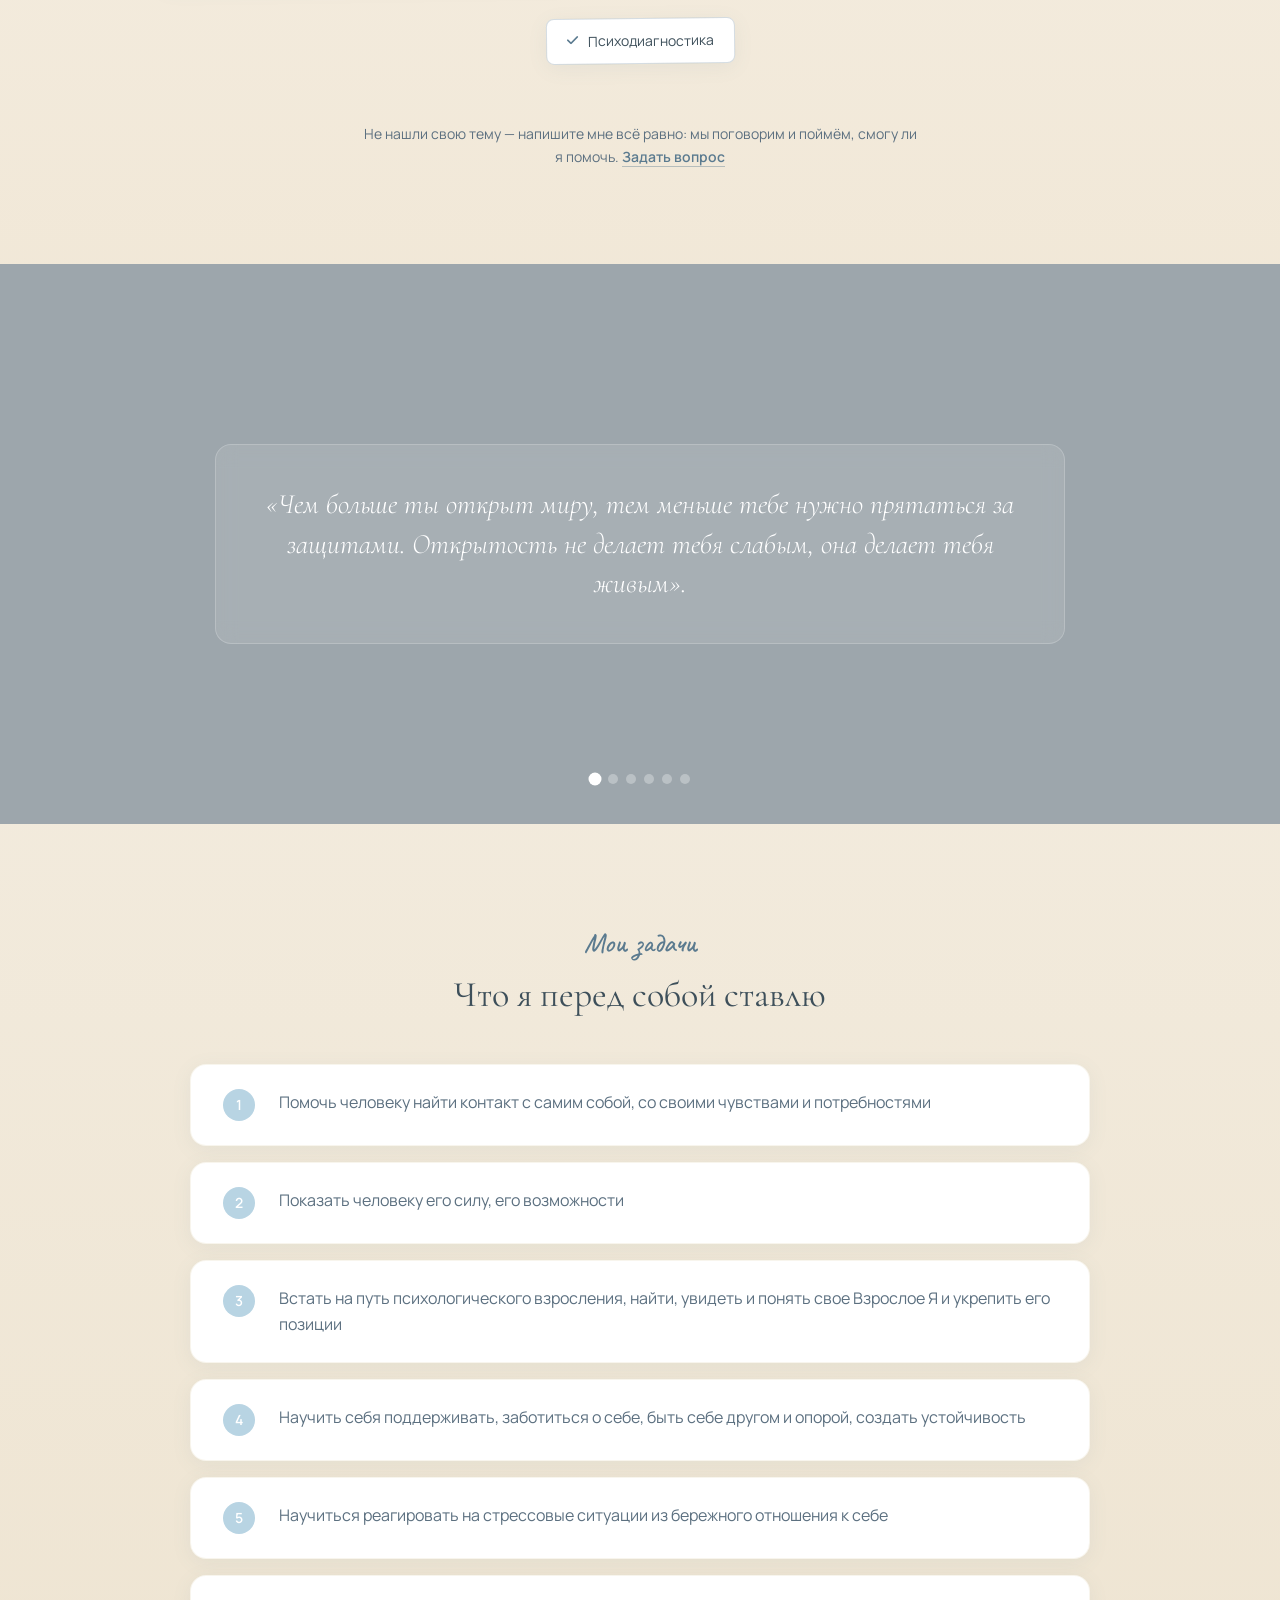
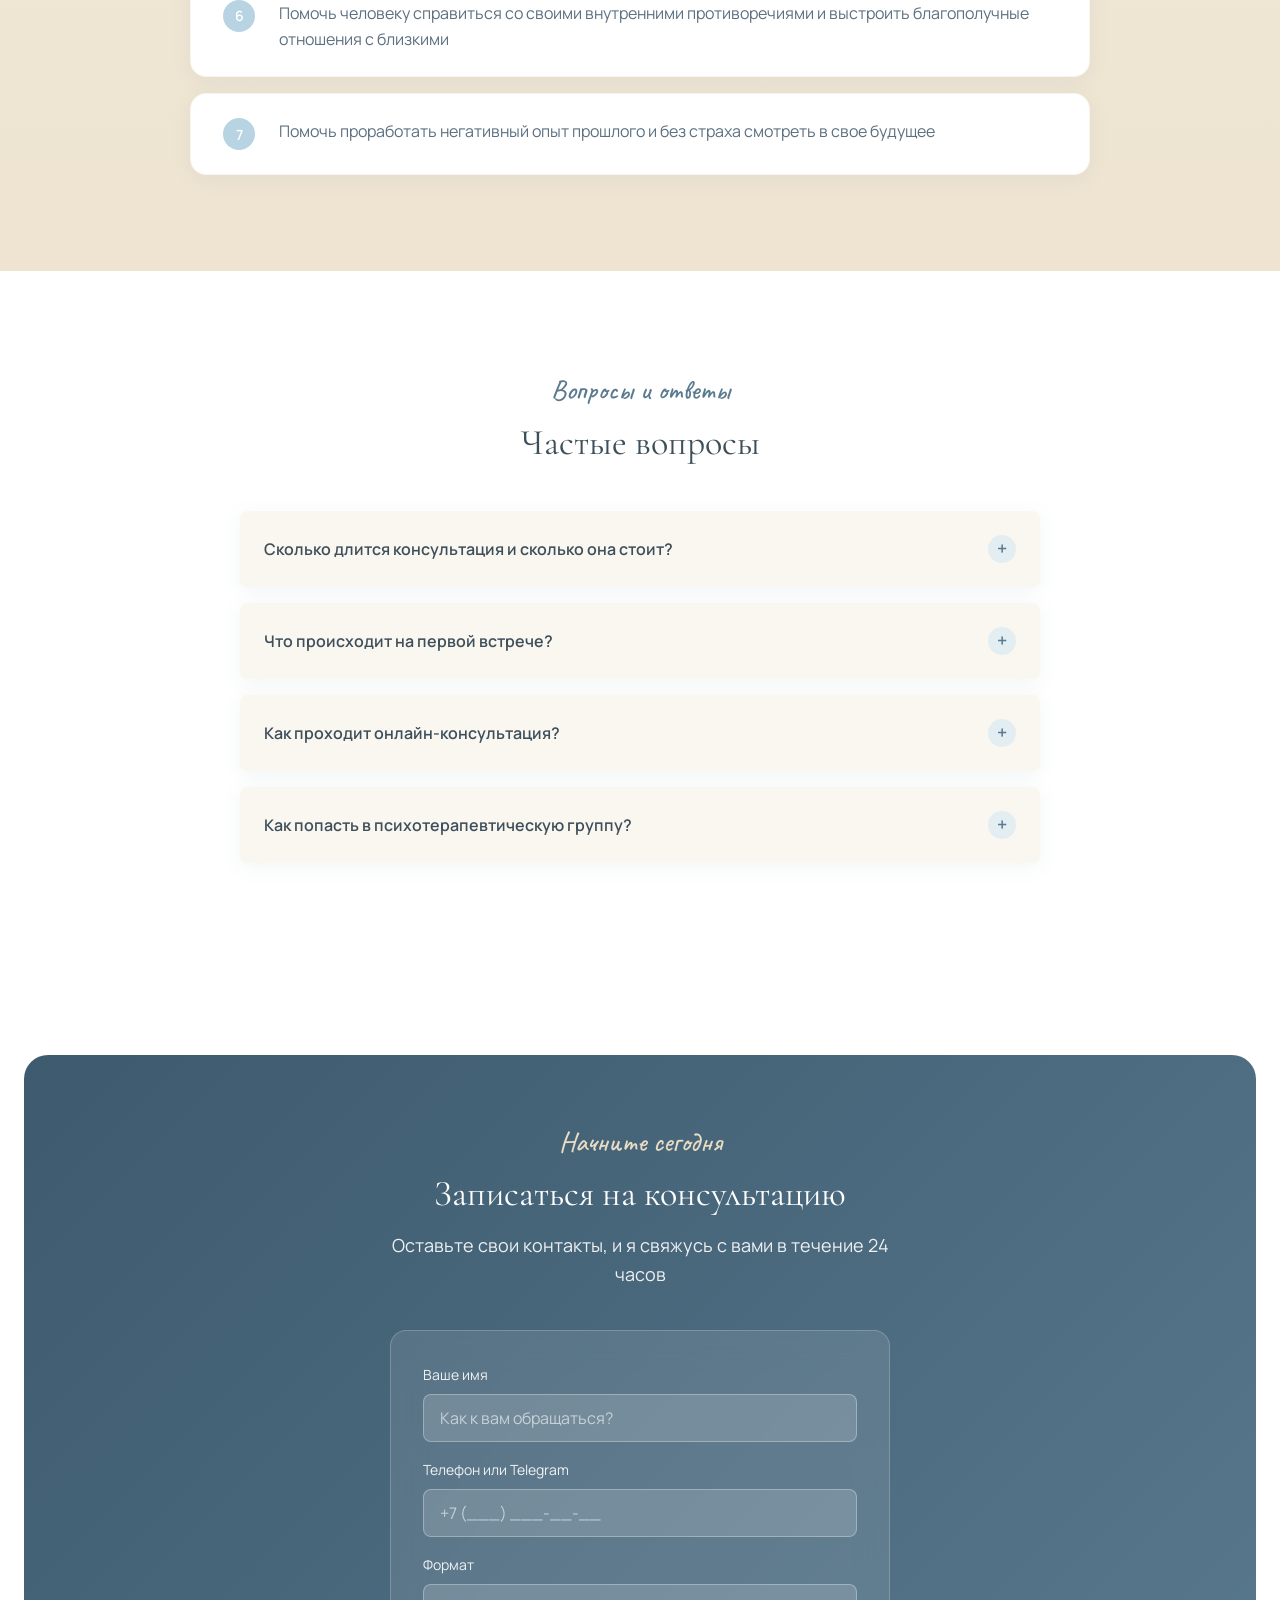
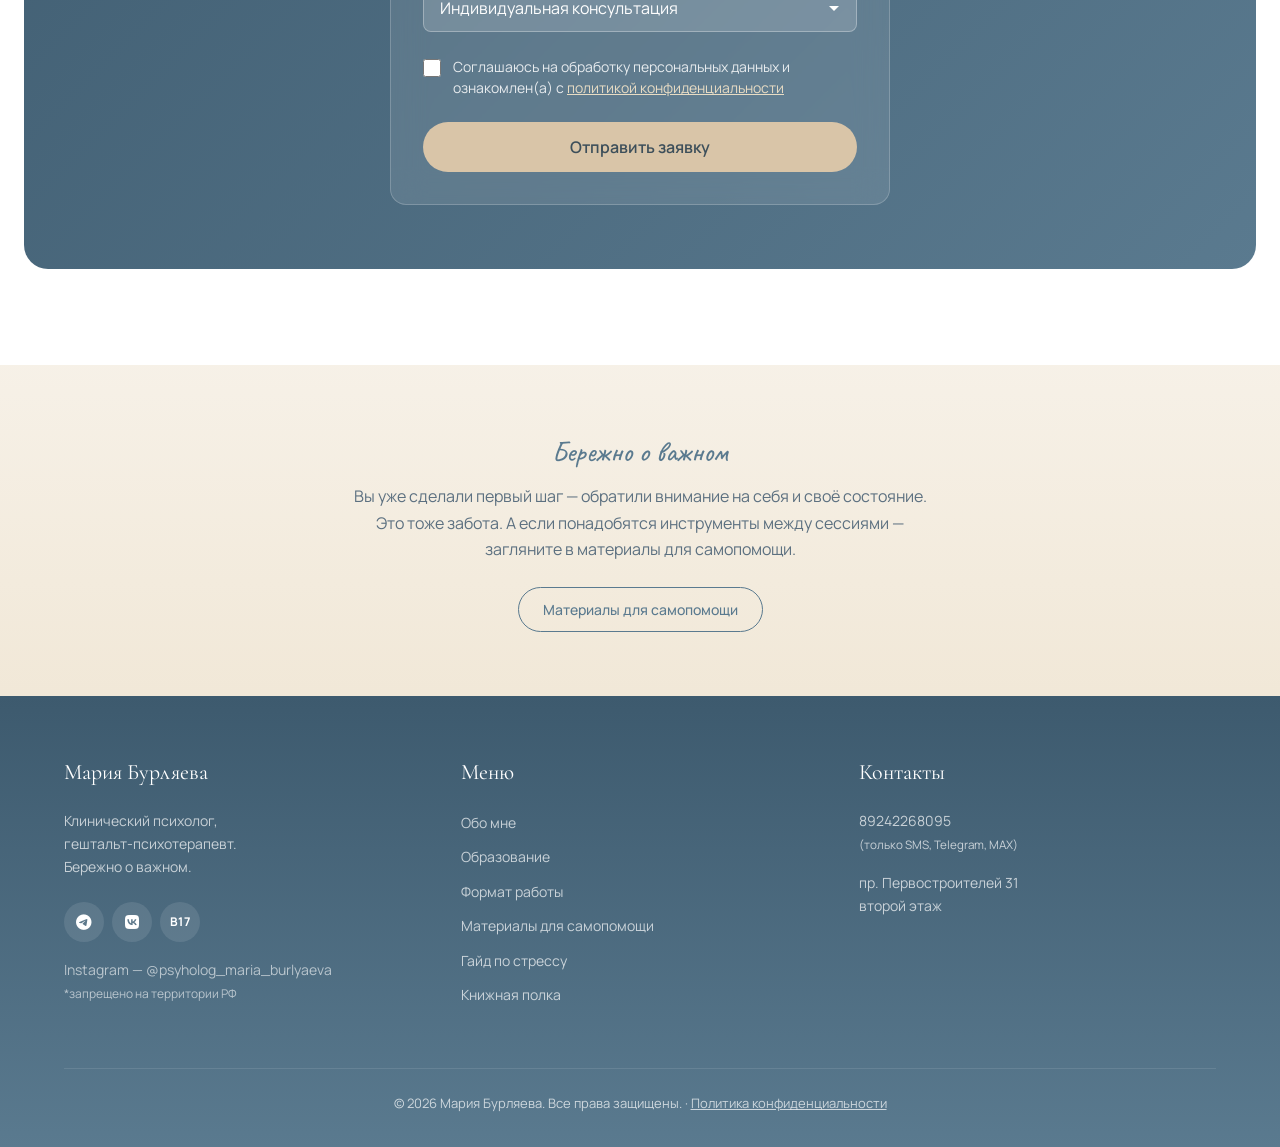
==== commit 3f22d3f6: "Add files via upload" ====
--- a/index.html
+++ b/index.html
@@ -4,7 +4,7 @@
     <meta charset="UTF-8">
     <meta name="viewport" content="width=device-width, initial-scale=1.0">
     <title>Мария Бурляева — Клинический психолог, гештальт-психотерапевт | Бережно о важном</title>
-    <meta name="description" content="Клинический психолог и гештальт-психотерапевт Мария Бурляева. 10+ лет опыта, 7500 часов практики. Психосоматика, тревожные расстройства, психотерапевтические группы. Очно и онлайн.">
+    <meta name="description" content="Клинический психолог и гештальт-психотерапевт Мария Бурляева. 10+ лет опыта, 7500 часов практики. Психосоматика, тревожные расстройства, кризисы и травмы, психотерапевтические группы. Очно и онлайн.">
     
     <meta name="color-scheme" content="light only">
     <meta name="supported-color-schemes" content="light">
@@ -13,7 +13,7 @@
     <link rel="icon" href="data:image/svg+xml,<svg xmlns='http://www.w3.org/2000/svg' viewBox='0 0 100 100'><circle cx='50' cy='50' r='48' fill='%23E3EEF3'/><path d='M10 62 Q 30 48 50 62 T 90 62' stroke='%235A7A8F' stroke-width='8' fill='none' stroke-linecap='round'/></svg>">
     <meta property="og:type" content="website">
     <meta property="og:title" content="Мария Бурляева — клинический психолог, гештальт-психотерапевт">
-    <meta property="og:description" content="Бережно о важном. Психосоматика, тревожные расстройства, психотерапевтические группы. Очно в Комсомольске-на-Амуре и онлайн. Консультация 4 000 ₽.">
+    <meta property="og:description" content="Бережно о важном. Психосоматика, тревожные расстройства, кризисы и травмы, психотерапевтические группы. Очно в Комсомольске-на-Амуре и онлайн. Консультация 5 000 ₽.">
     <!-- После публикации замените YOUR-DOMAIN на адрес GitHub Pages -->
     <meta property="og:image" content="https://YOUR-DOMAIN.github.io/assets/img/hero.jpg">
     <meta property="og:url" content="https://YOUR-DOMAIN.github.io/index.html">
@@ -25,7 +25,7 @@
       "@type": "Person",
       "name": "Мария Бурляева",
       "jobTitle": "Клинический психолог, гештальт-психотерапевт",
-      "description": "Частная практика: психосоматика, тревожные расстройства, психотерапевтические группы, индивидуальная терапия. Очно в Комсомольске-на-Амуре и онлайн.",
+      "description": "Частная практика: психосоматика, тревожные расстройства, кризисы и травмы, психотерапевтические группы, индивидуальная терапия. Очно в Комсомольске-на-Амуре и онлайн.",
       "telephone": "+7 924 226-80-95",
       "address": {
         "@type": "PostalAddress",
@@ -36,9 +36,9 @@
       "sameAs": [
         "https://www.b17.ru/burlyaeva/",
         "https://t.me/psyholog_Maria_Burlyaeva",
-        "https://vk.ru/id7080504"
+        "https://vk.ru/id70805044"
       ],
-      "knowsAbout": ["Психосоматика", "Тревожные расстройства", "Гештальт-терапия", "Психотерапевтические группы"]
+      "knowsAbout": ["Психосоматика", "Тревожные расстройства", "Кризисы и травмы", "Гештальт-терапия", "Психоанализ", "Психотерапевтические группы"]
     }
     </script>
     
@@ -63,7 +63,7 @@
         <button class="nav-burger" id="navBurger" aria-label="Открыть меню"><span></span><span></span><span></span></button>
     </nav>
 
-    <!-- HERO v4 -->
+    <!-- HERO: новое фото (замените файл assets/img/hero.jpg) -->
     <section class="hero">
         <div class="container hero-grid">
             <div class="fade-in">
@@ -108,7 +108,7 @@
                 <div class="format-meta">
                     <span class="meta-tag">50 мин</span>
                     <span class="meta-tag">Очно и онлайн</span>
-                    <span class="meta-tag">4 000 ₽</span>
+                    <span class="meta-tag">5 000 ₽</span>
                 </div>
             </div>
 
@@ -148,8 +148,8 @@
                 </div>
                 <div class="spec-card fade-in">
                     <img src="assets/img/mac-cards.jpg" alt="Метафорические ассоциативные карты в работе" loading="lazy" decoding="async">
-                    <h3>Психотерапевтические группы</h3>
-                    <p>Веду группы онлайн и очно. Группа — это пространство, где можно увидеть свои способы контакта с людьми, получить поддержку и обратную связь, попробовать новые способы быть в отношениях — безопасно и с уважением.</p>
+                    <h3>Кризисы и травмы</h3>
+                    <p>Острая боль, потеря, развод, предательство, внезапные перемены — моменты, когда привычная опора рушится. Помогаю пройти через кризис бережно, не торопясь, с уважением к вашему темпу — чтобы на месте разрушенного постепенно выросло что-то новое и настоящее.</p>
                 </div>
             </div>
         </div>
@@ -196,7 +196,8 @@
                     <div class="approach-tags">
                         <span class="approach-tag">Психосоматика</span>
                         <span class="approach-tag">Тревожные расстройства</span>
-                        <span class="approach-tag">Психотерапевтические группы (онлайн и очно)</span>
+                        <span class="approach-tag">Кризисы и травмы</span>
+                        <span class="approach-tag">Психотерапевт группы</span>
                     </div>
 
                     <h3>Подходы в работе</h3>
@@ -206,6 +207,7 @@
                         <span class="approach-tag">Сексология</span>
                         <span class="approach-tag">Клиент-центрированная терапия</span>
                         <span class="approach-tag">Гештальт-терапия</span>
+                        <span class="approach-tag">Психоанализ</span>
                     </div>
 
                     <h3>Профессиональные ценности</h3>
@@ -247,6 +249,7 @@
         </div>
     </section>
 
+    <!-- ЦИТАТЫ НА ФОНЕ МОРЯ: 6 новых цитат -->
     <section class="principles-section">
         <div class="video-background">
             <video id="oceanVideo" autoplay muted loop playsinline preload="metadata" aria-hidden="true">
@@ -257,16 +260,22 @@
         
         <div class="principles-container">
             <div class="principle-quote active">
-                <p>"Чтобы удержать душевное равновесие, восстановить эмоциональную стабильность, справиться со страхами и тревогами любому человеку может понадобиться помощь."</p>
+                <p>«Чем больше ты открыт миру, тем меньше тебе нужно прятаться за защитами. Открытость не делает тебя слабым, она делает тебя живым».</p>
             </div>
             <div class="principle-quote">
-                <p>"Существовать — значит изменяться"</p>
+                <p>«Близость начинается не там, где мы перестаём бояться, а там, где решаемся быть собой, даже когда немного страшно».</p>
             </div>
             <div class="principle-quote">
-                <p>"Изменяться — значит взрослеть"</p>
+                <p>«Иногда самое взрослое решение — перестать доказывать, что ты справляешься, и честно признать, что тебе нужна поддержка».</p>
             </div>
             <div class="principle-quote">
-                <p>"Взрослеть — значит бесконечно создавать себя."</p>
+                <p>«Мы часто называем это характером, хотя на самом деле это может быть просто способ больше никогда не испытывать боль».</p>
+            </div>
+            <div class="principle-quote">
+                <p>«Психологическая зрелость — не в том, чтобы ничего не чувствовать, а в том, чтобы выдерживать свои чувства, не разрушая себя и отношения с другими».</p>
+            </div>
+            <div class="principle-quote">
+                <p>«Уязвимость — это не отсутствие силы. Это способность не отказываться от себя ради того, чтобы казаться сильным».</p>
             </div>
         </div>
         
@@ -275,6 +284,8 @@
             <button class="quote-dot" data-index="1" aria-label="Цитата 2"></button>
             <button class="quote-dot" data-index="2" aria-label="Цитата 3"></button>
             <button class="quote-dot" data-index="3" aria-label="Цитата 4"></button>
+            <button class="quote-dot" data-index="4" aria-label="Цитата 5"></button>
+            <button class="quote-dot" data-index="5" aria-label="Цитата 6"></button>
         </div>
     </section>
 
@@ -305,7 +316,7 @@
             <div class="faq-container">
                 <div class="faq-item fade-in">
                     <button type="button" class="faq-question" aria-expanded="false" aria-controls="faq-1">Сколько длится консультация и сколько она стоит?<span class="faq-icon" aria-hidden="true">+</span></button>
-                    <div class="faq-answer" id="faq-1">Стандартная сессия длится 50 минут и стоит 4 000 ₽ — одинаково для очного и онлайн-формата. Рекомендуемая частота — 1–2 раза в неделю.</div>
+                    <div class="faq-answer" id="faq-1">Стандартная сессия длится 50 минут и стоит 5 000 ₽ — одинаково для очного и онлайн-формата. Рекомендуемая частота — 1–2 раза в неделю.</div>
                 </div>
                 <div class="faq-item fade-in">
                     <button type="button" class="faq-question" aria-expanded="false" aria-controls="faq-2">Что происходит на первой встрече?<span class="faq-icon" aria-hidden="true">+</span></button>
@@ -372,7 +383,7 @@
                     <p>Клинический психолог,<br>гештальт-психотерапевт.<br>Бережно о важном.</p>
                     <div class="footer-social">
                         <a href="https://t.me/psyholog_Maria_Burlyaeva" target="_blank" rel="noopener" aria-label="Telegram"><i class="fab fa-telegram-plane"></i></a>
-                        <a href="https://vk.ru/id7080504" target="_blank" rel="noopener" aria-label="ВКонтакте"><i class="fab fa-vk"></i></a>
+                        <a href="https://vk.ru/id70805044" target="_blank" rel="noopener" aria-label="ВКонтакте"><i class="fab fa-vk"></i></a>
                         <a href="https://www.b17.ru/burlyaeva/" target="_blank" rel="noopener" aria-label="Профиль на B17"><span class="b17-icon">B17</span></a>
                     </div>
                     <p class="footer-note">Instagram — @psyholog_maria_burlyaeva<br><small>*запрещено на территории РФ</small></p>
@@ -427,6 +438,7 @@
         }, { threshold: 0.1 });
         document.querySelectorAll('.fade-in').forEach(el => observer.observe(el));
 
+        // Карусель цитат: 6 слайдов, автопереключение каждые 5 секунд
         const quotes = document.querySelectorAll('.principle-quote');
         const dots = document.querySelectorAll('.quote-dot');
         let currentQuote = 0;
